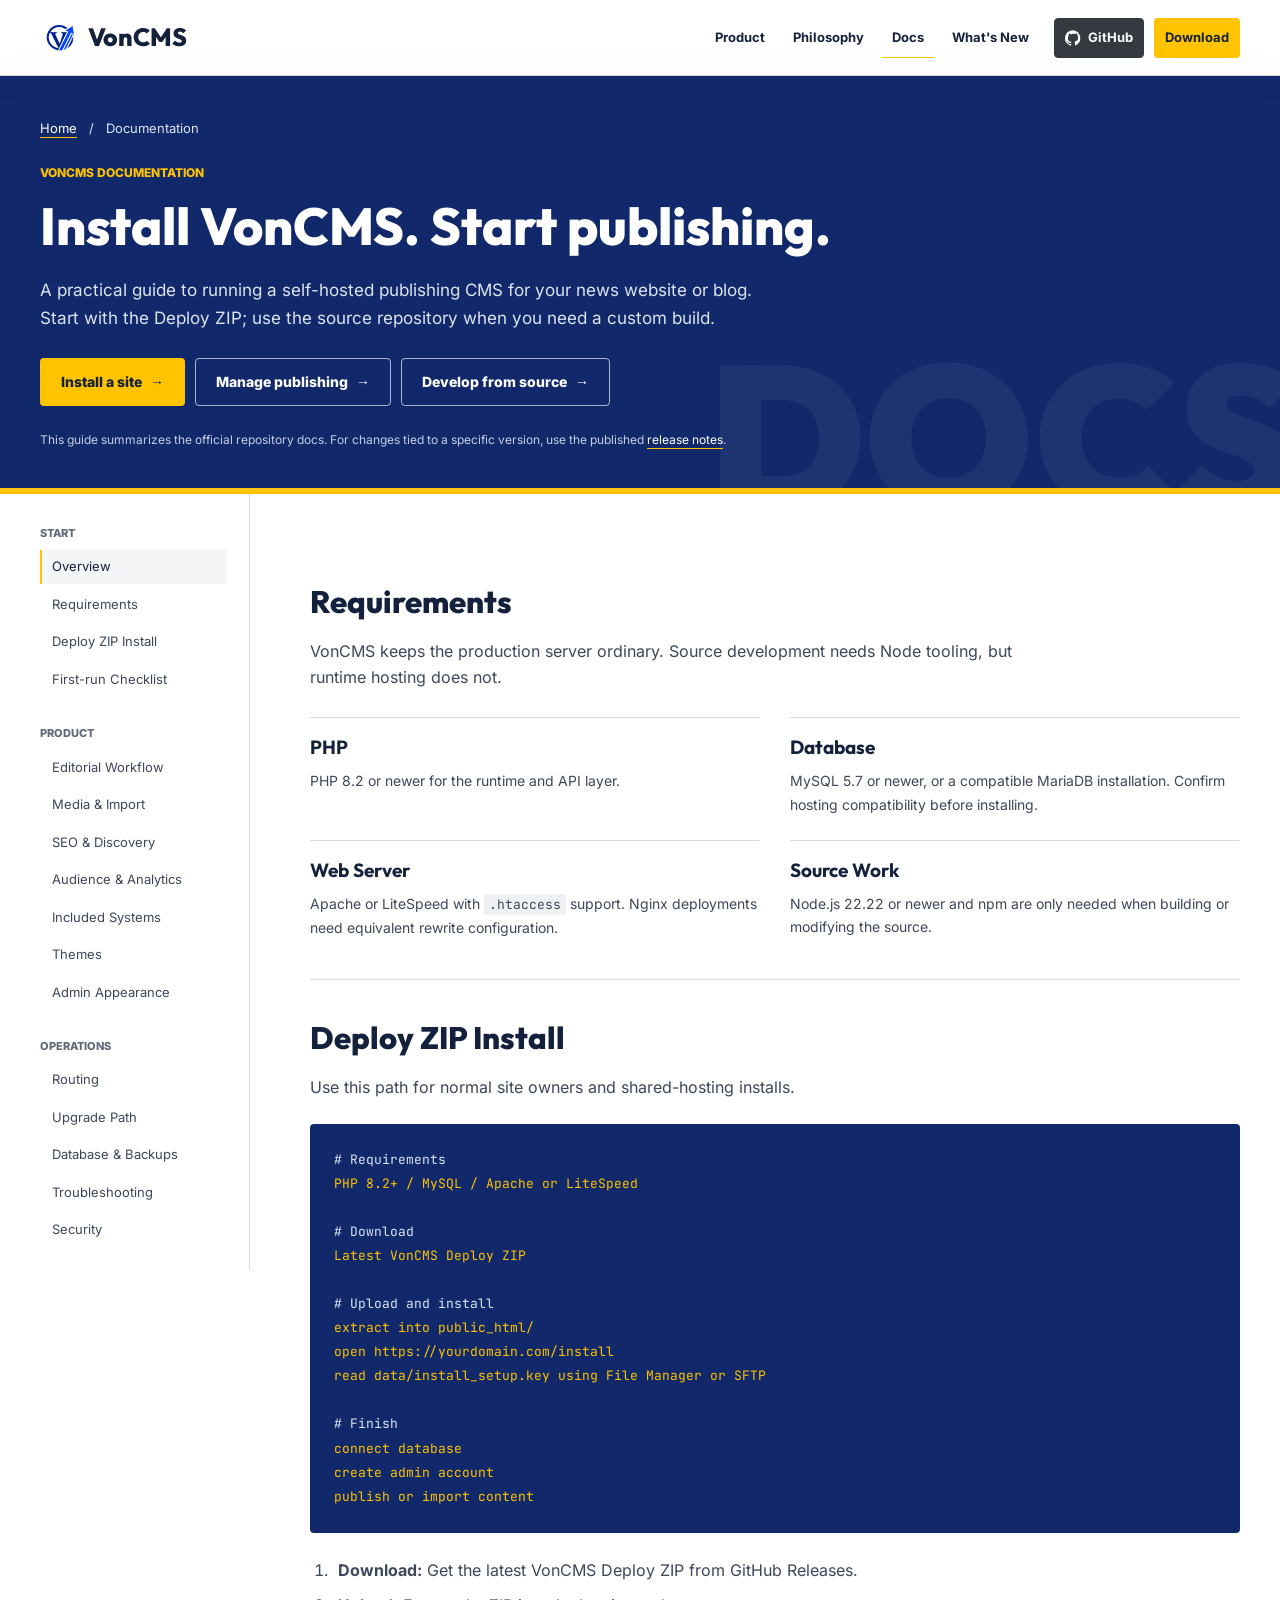
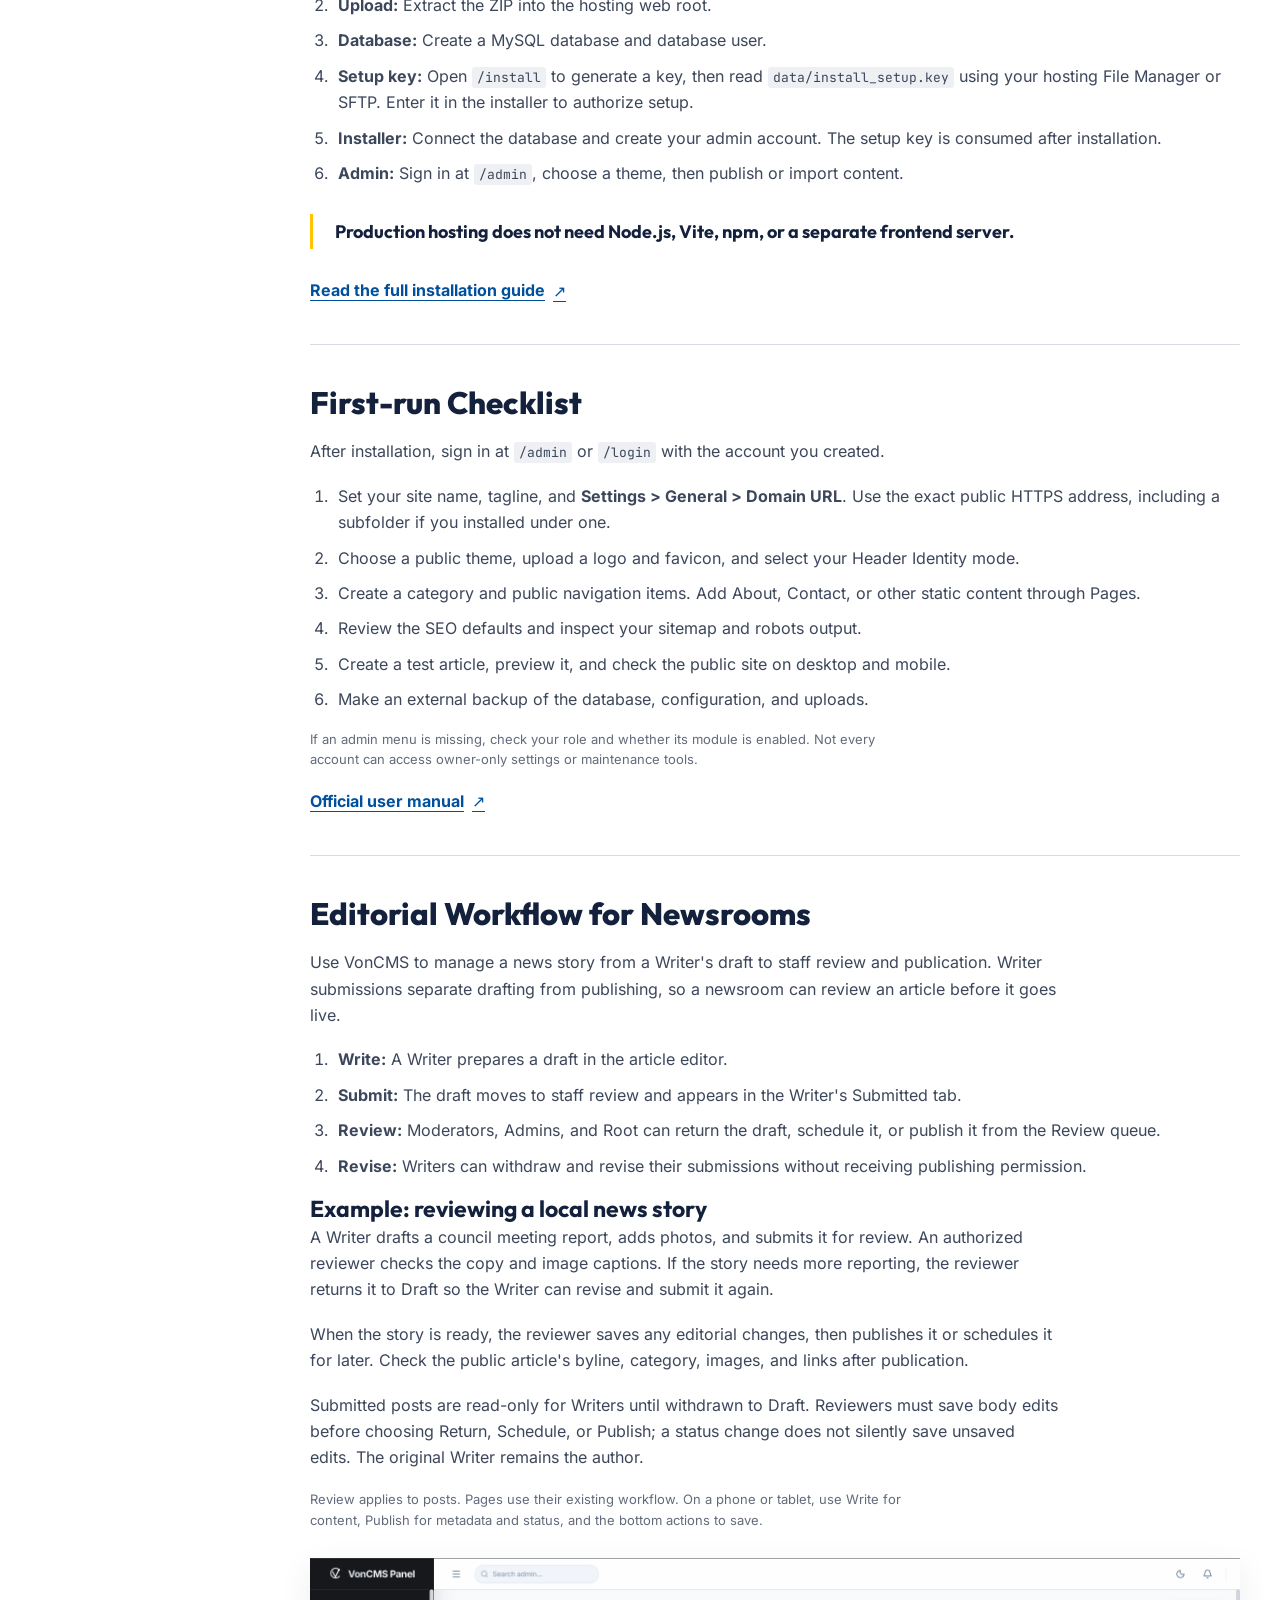
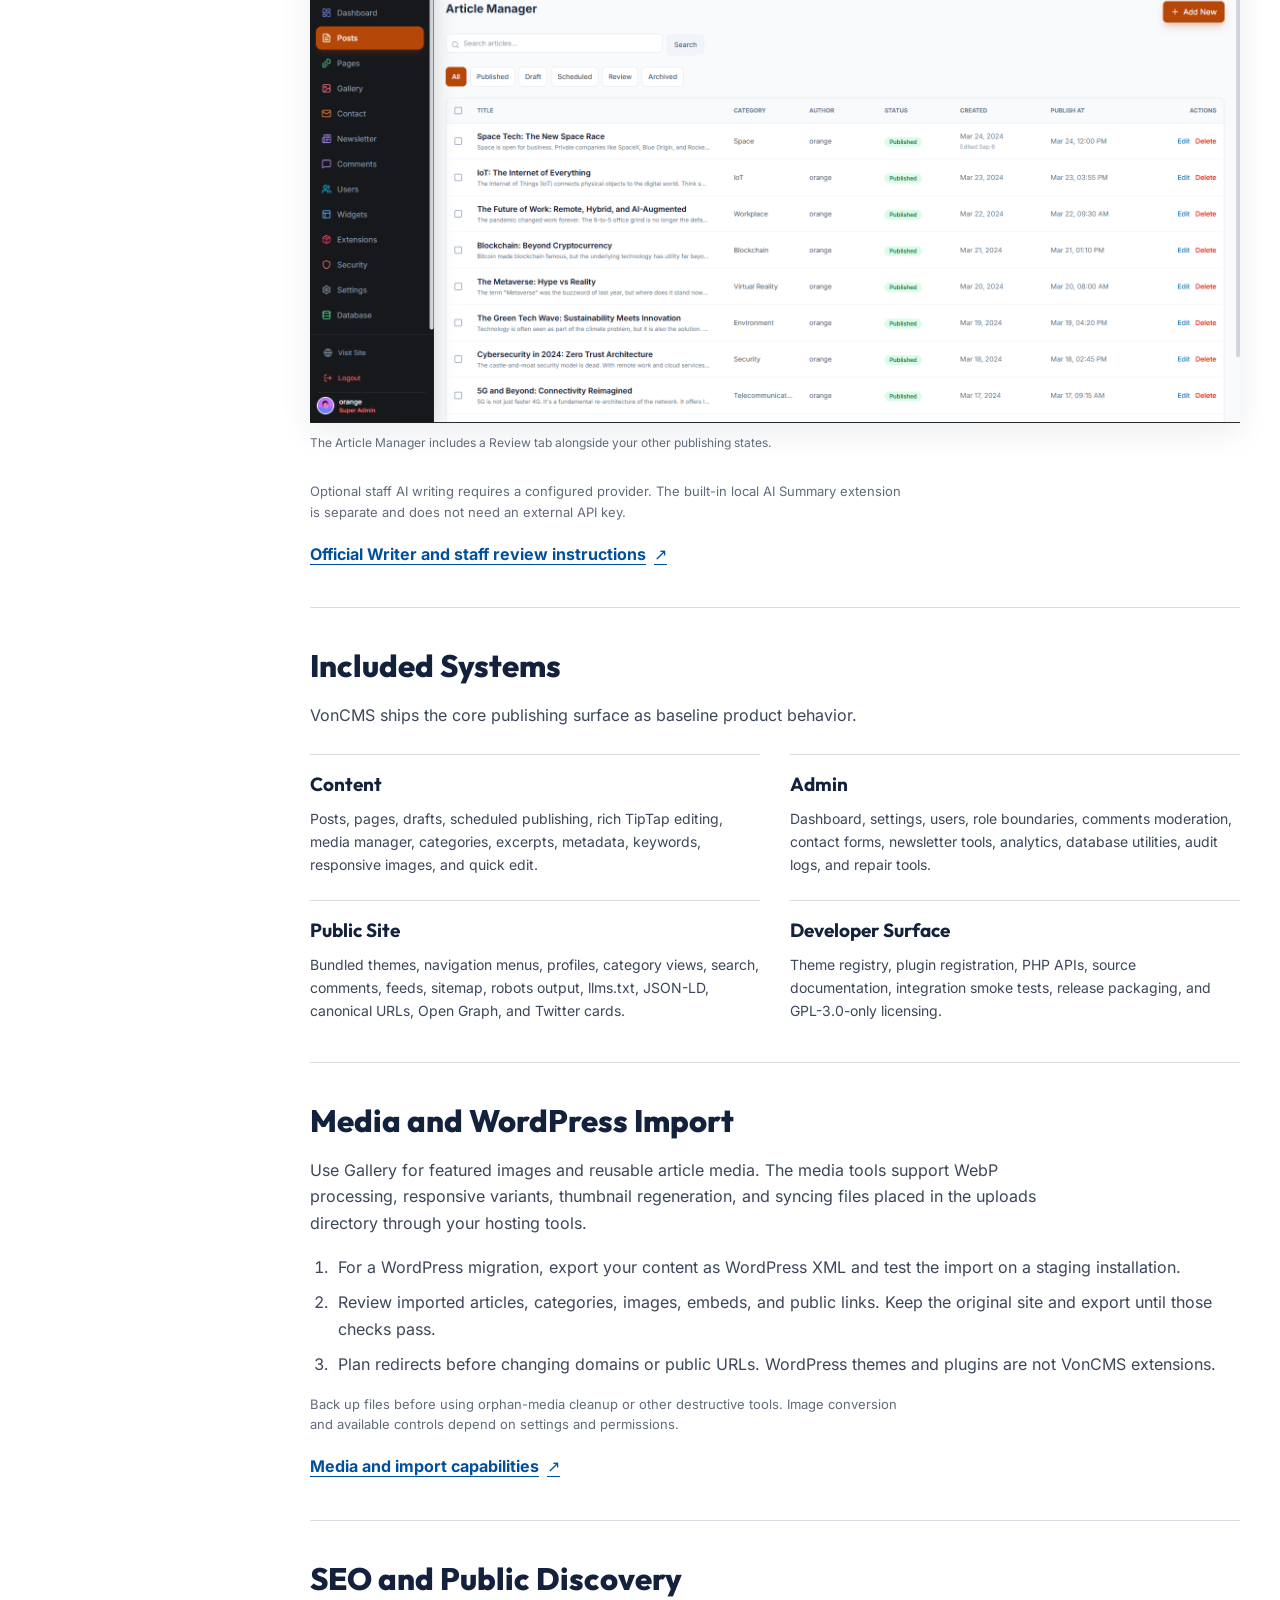
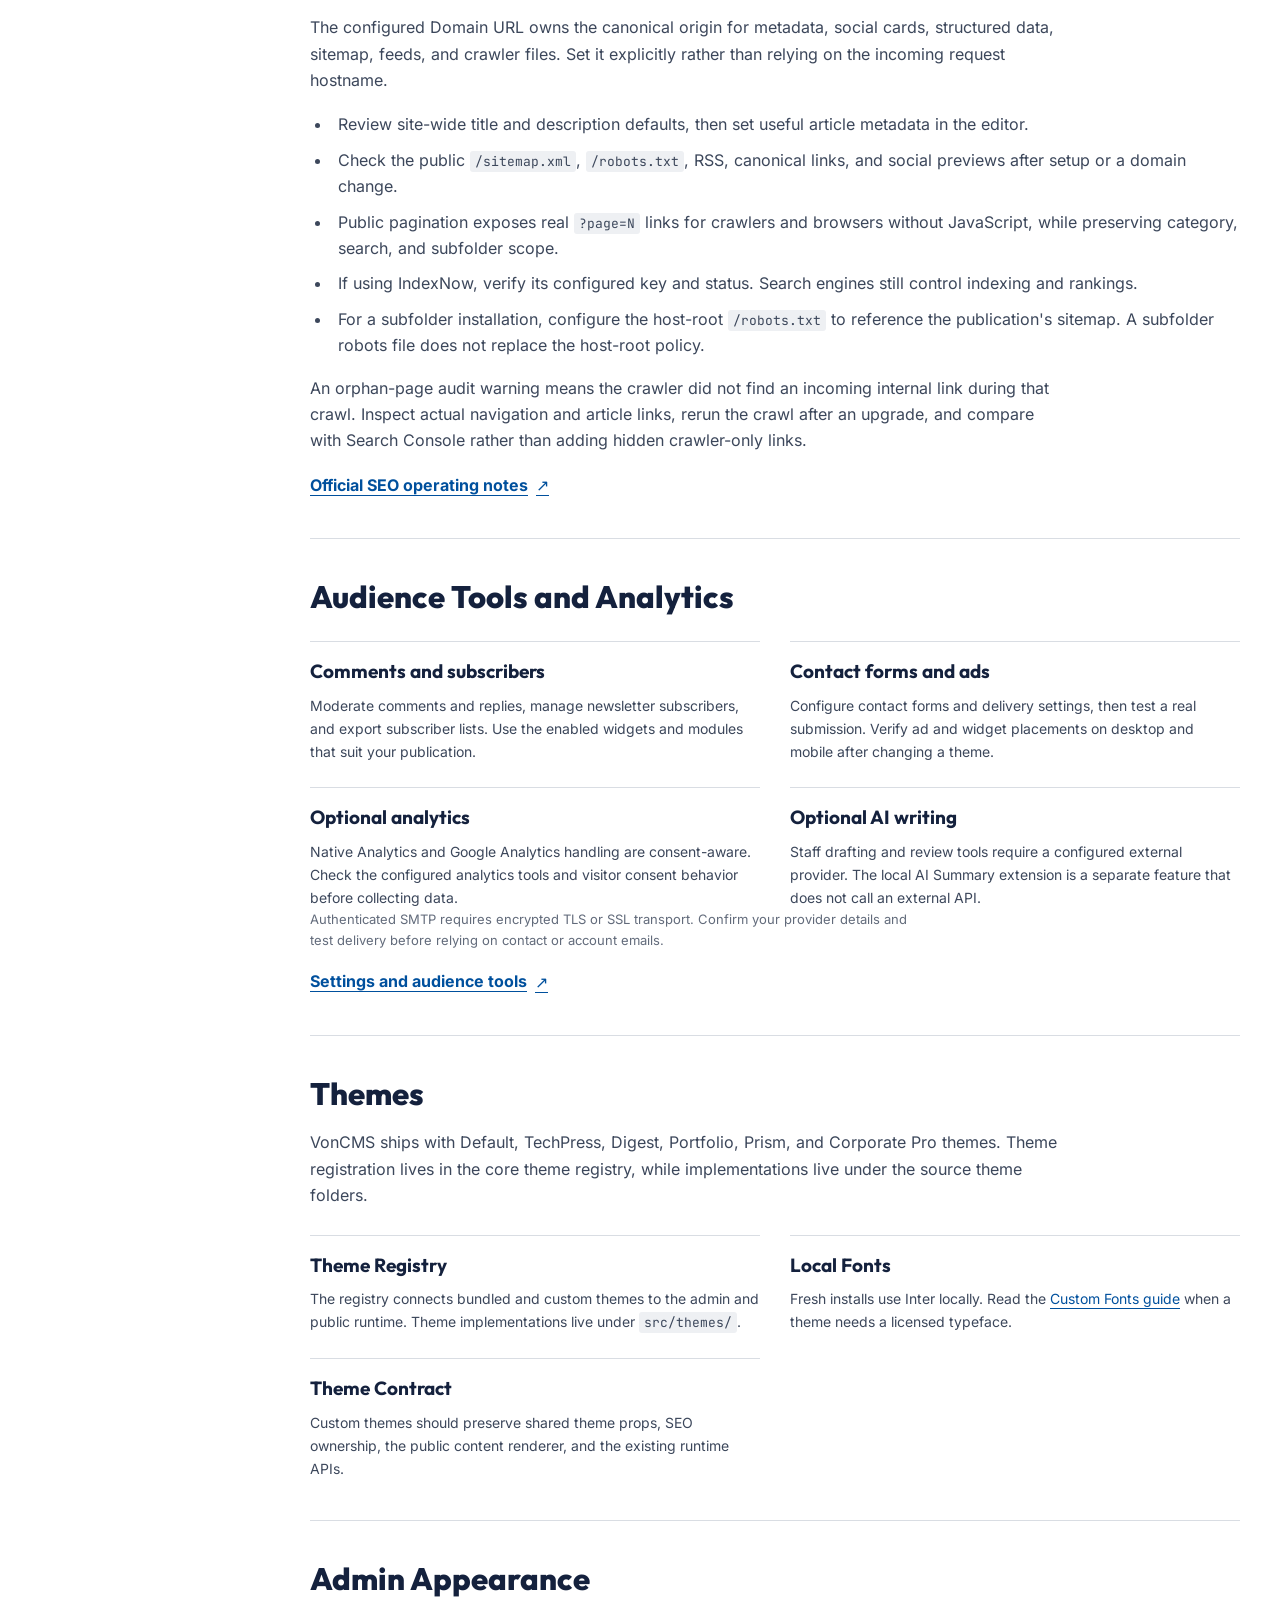
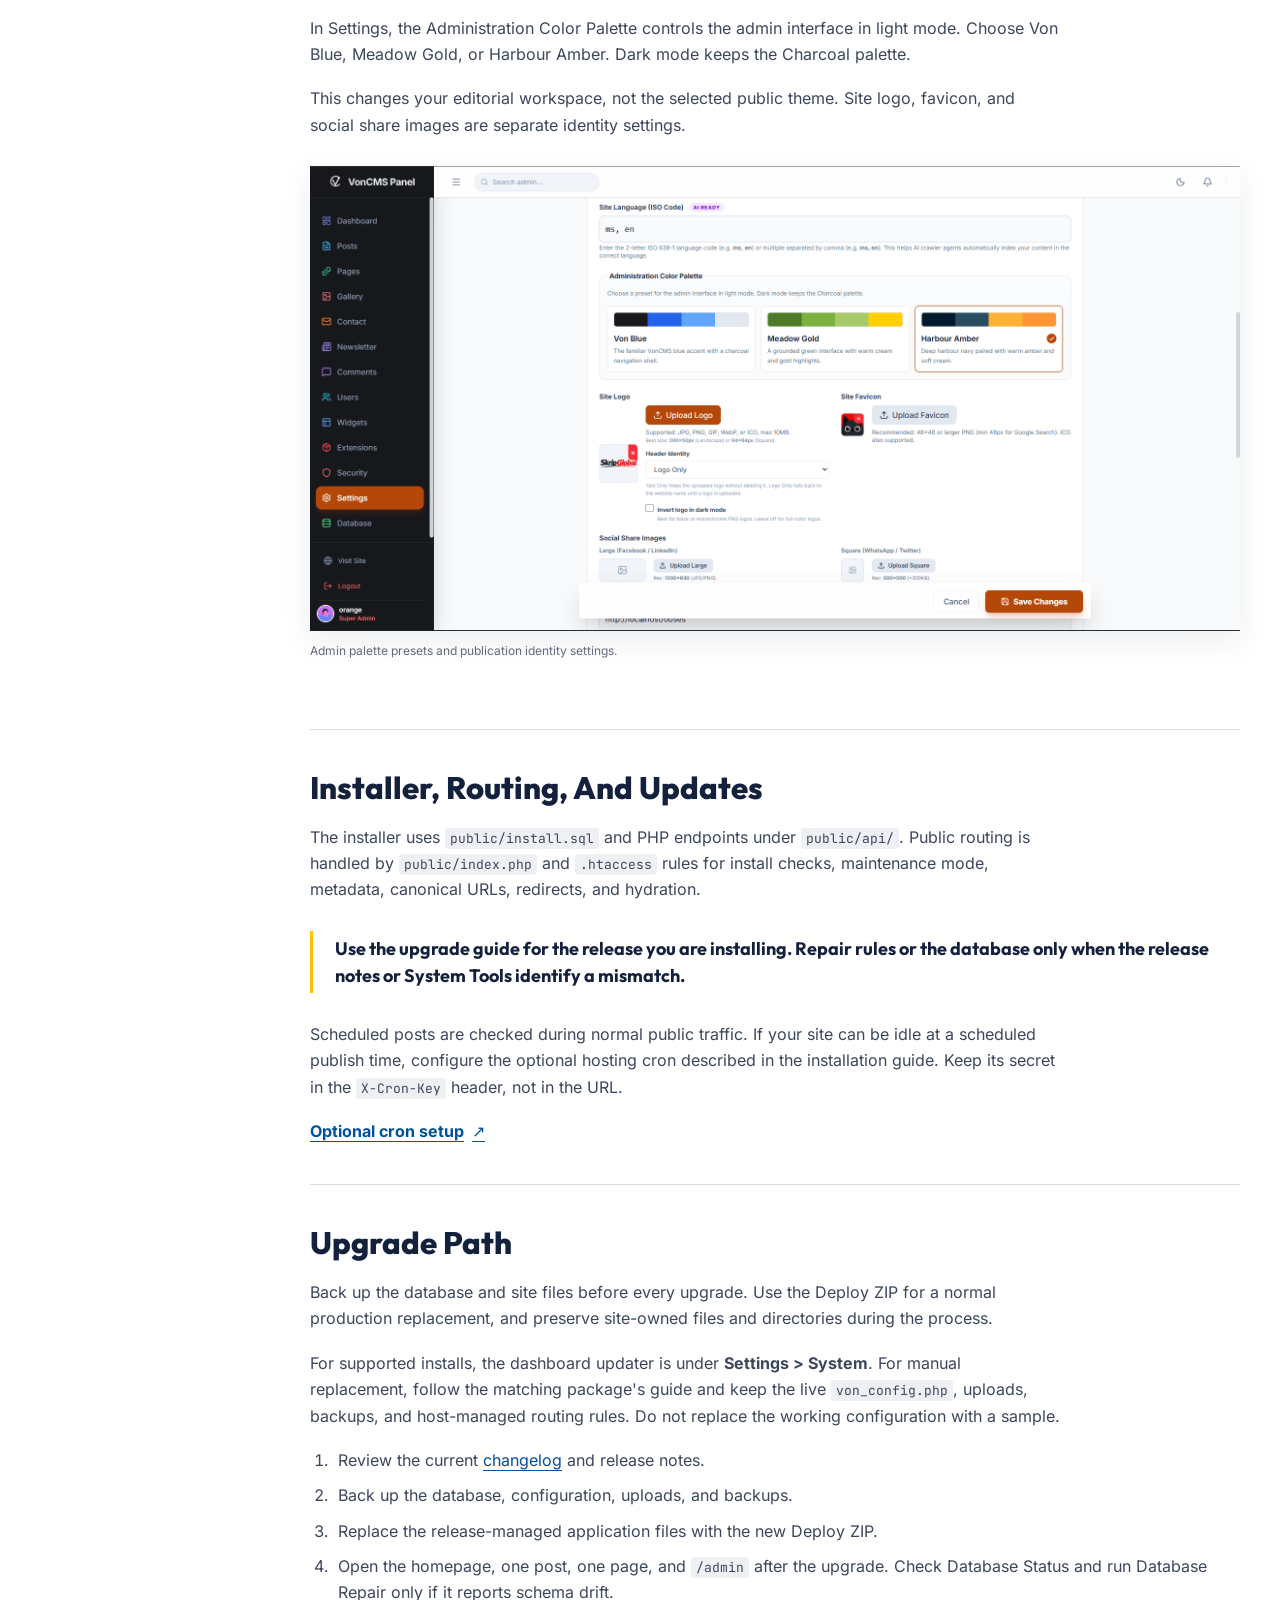
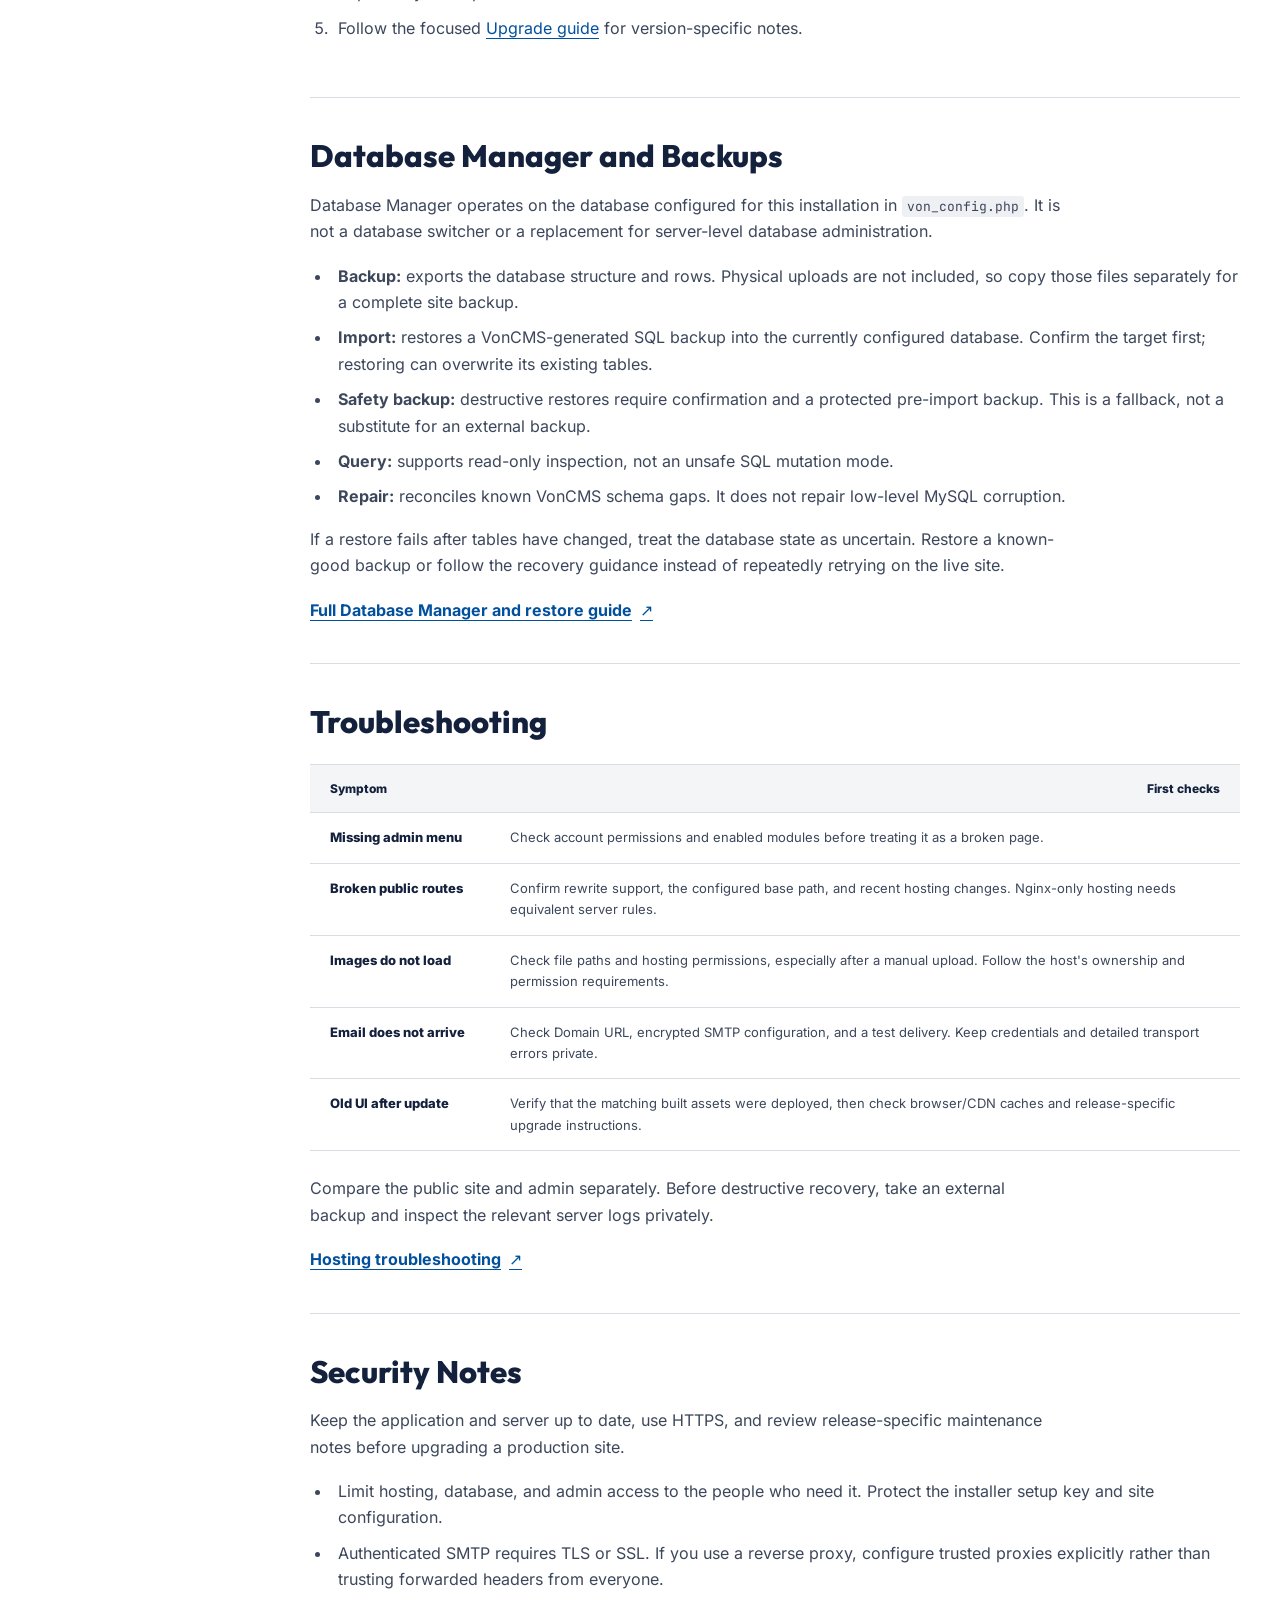
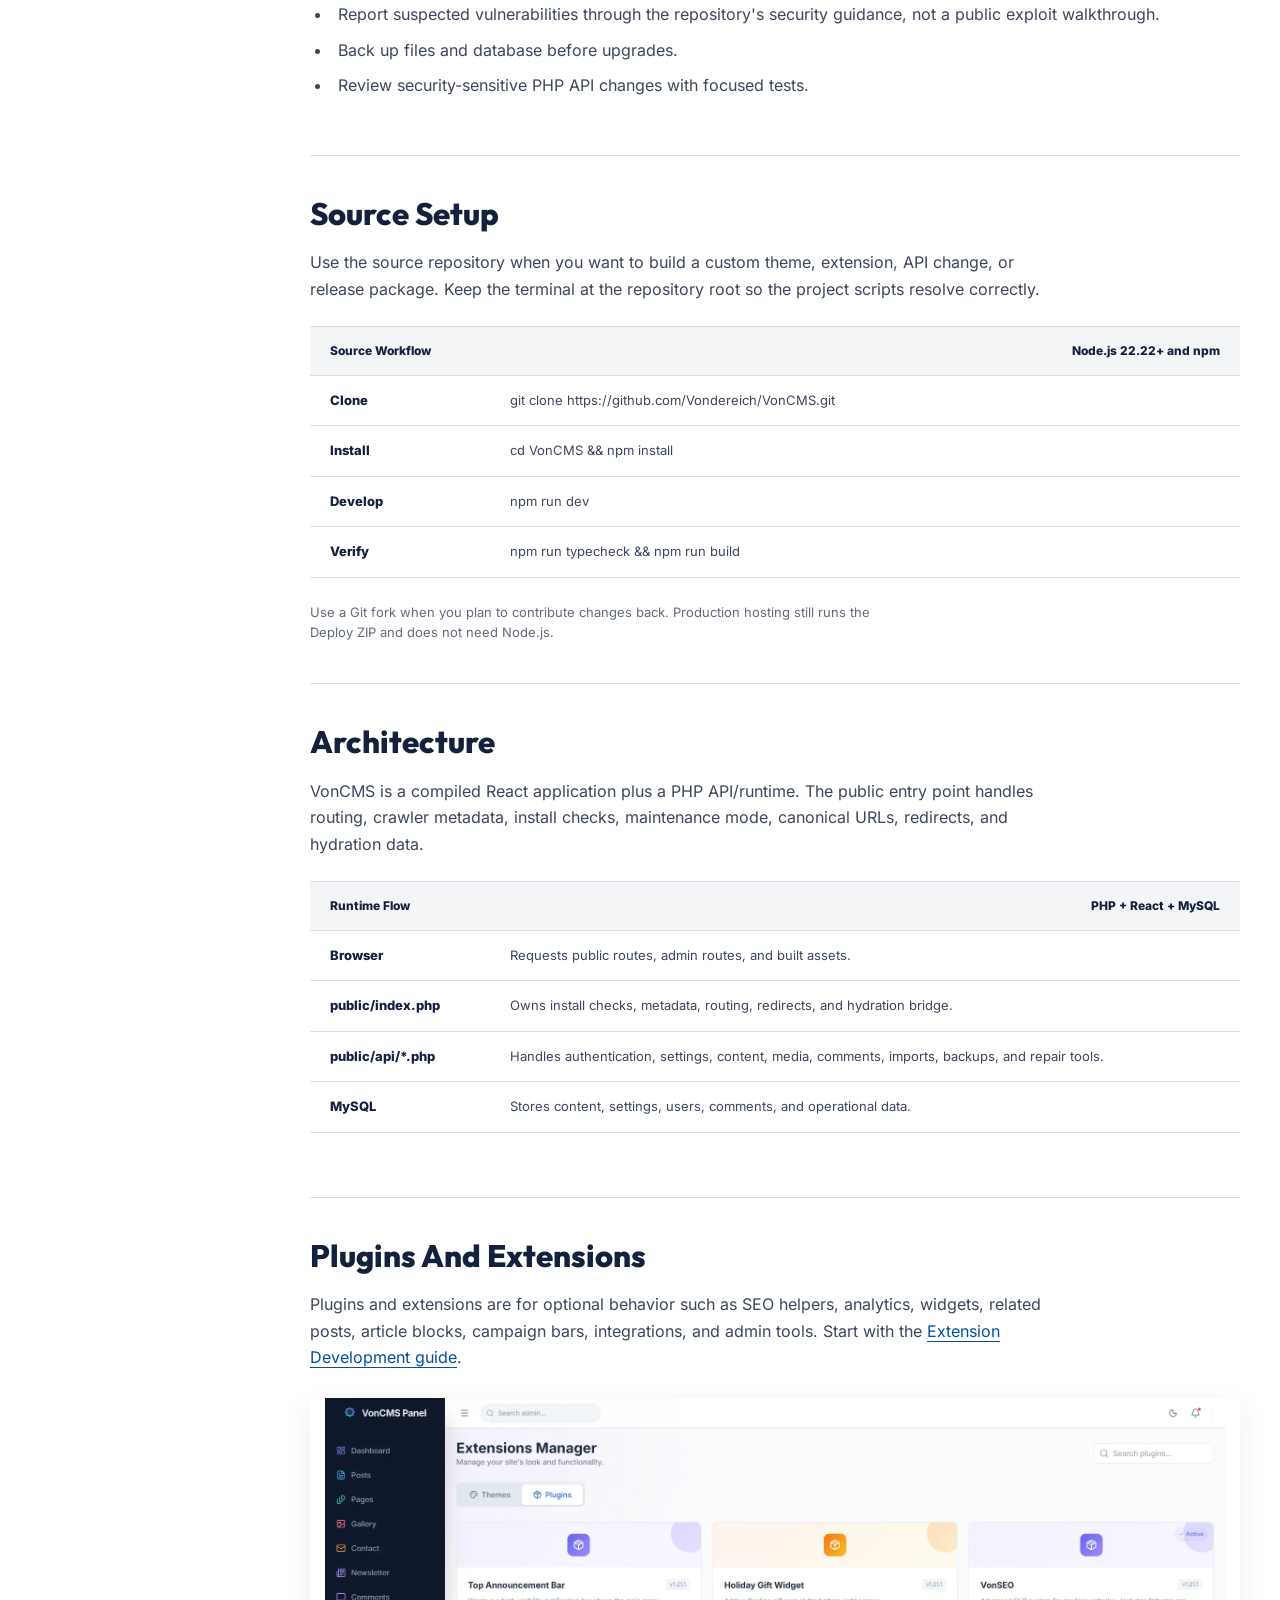
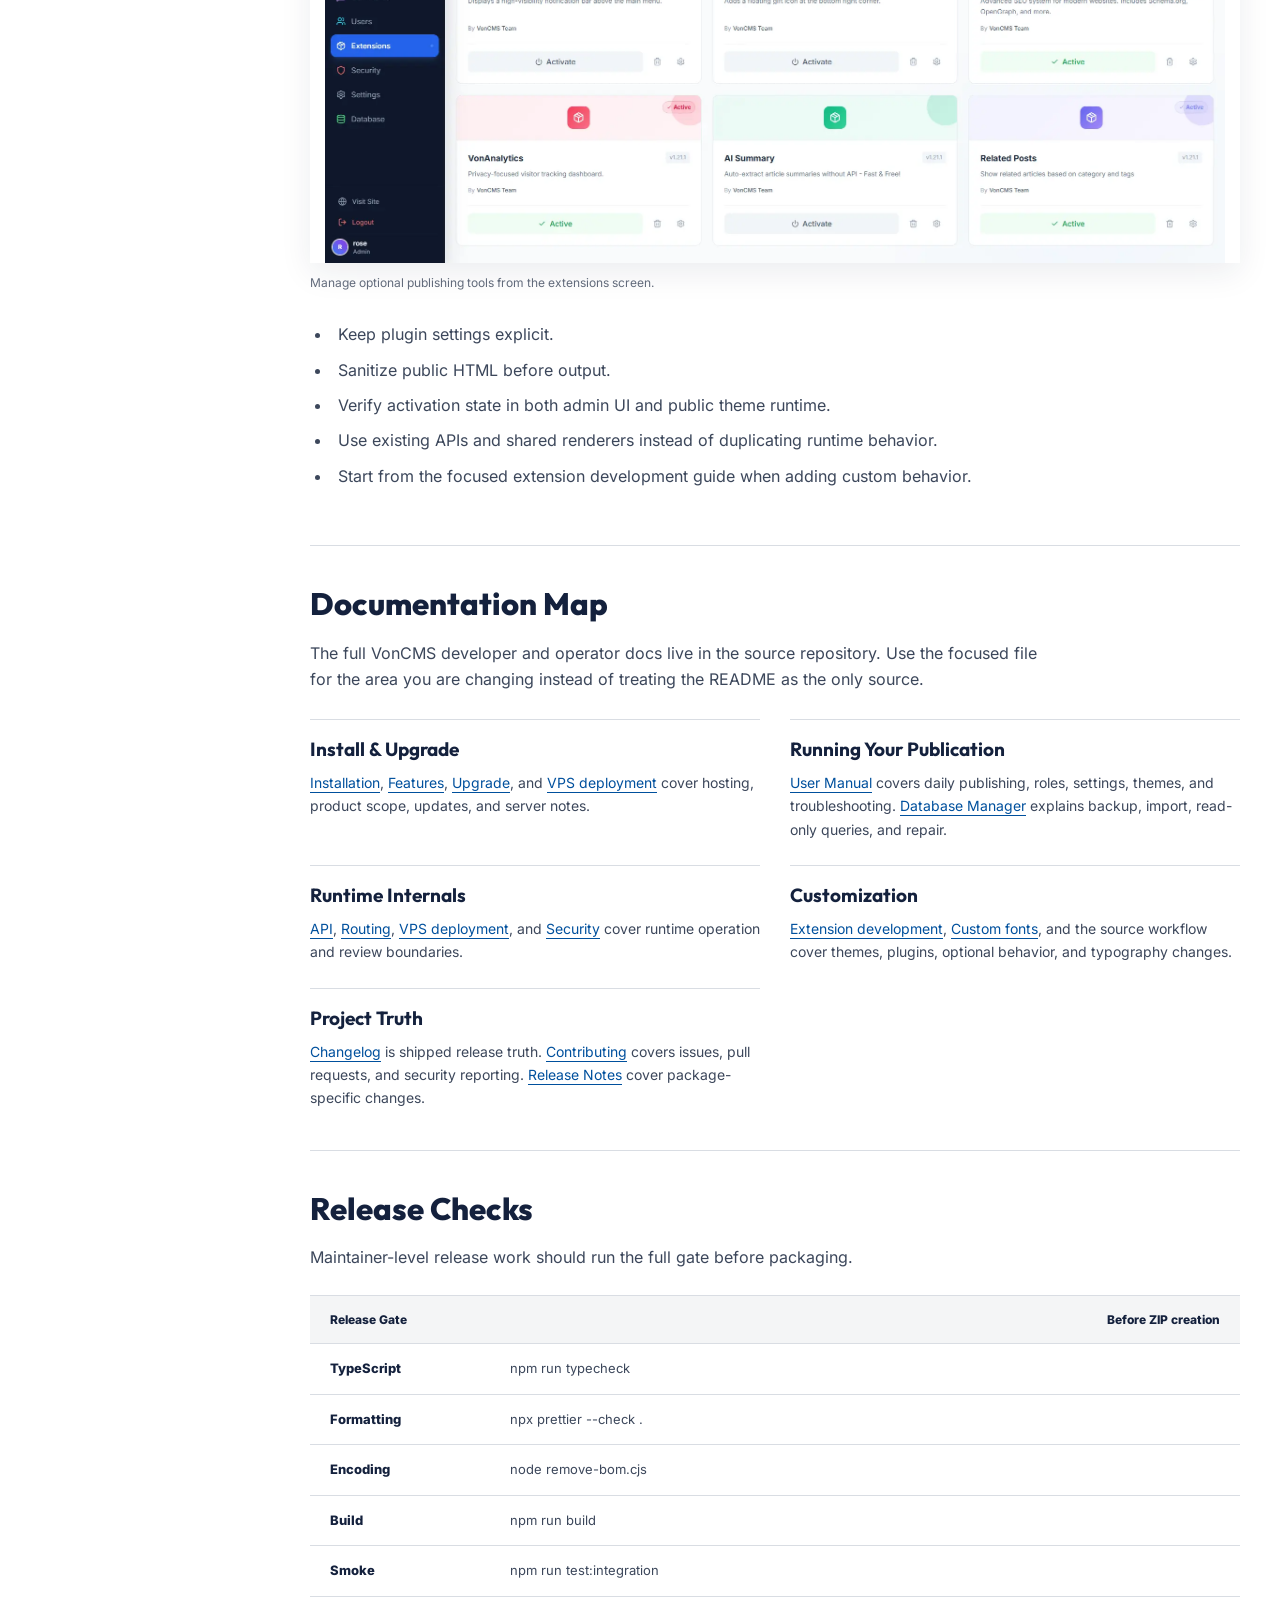
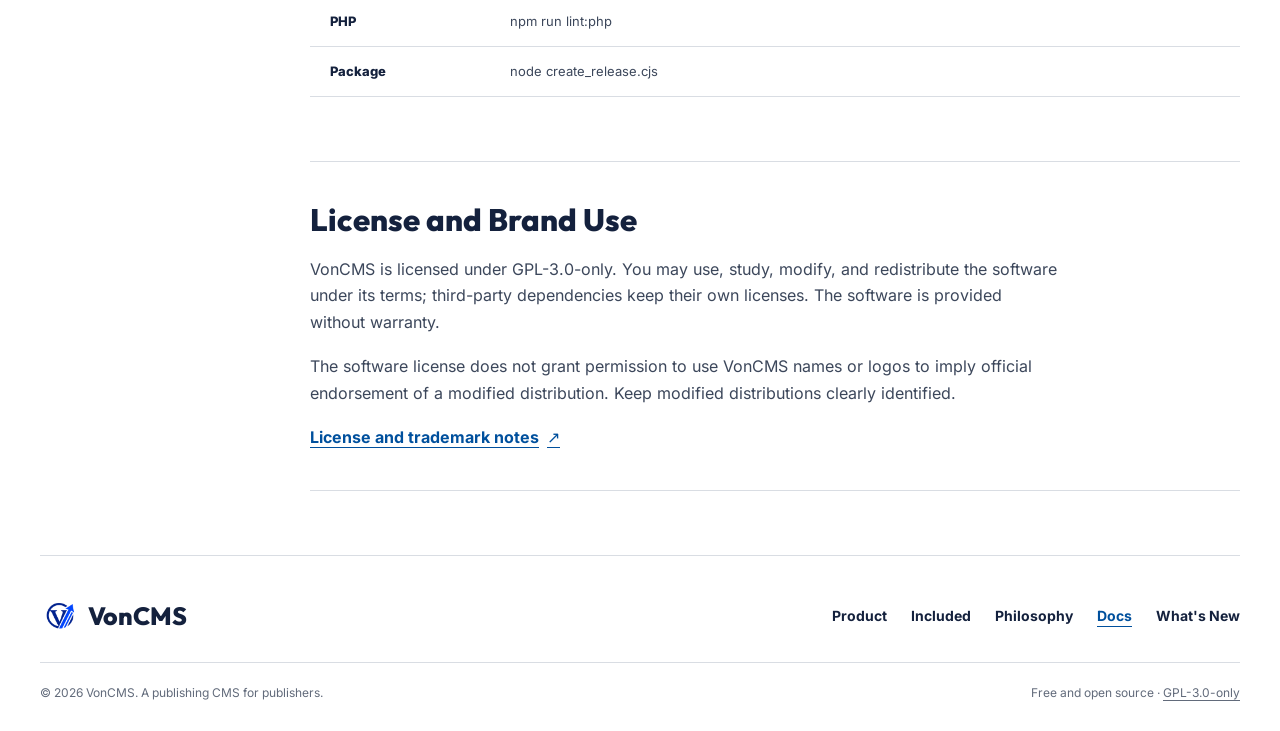
==== docs.html @ e53ec8cb "Improve publisher SEO content and add Statamic comparison" ====
<!DOCTYPE html>
<html lang="en">
<head>
<meta charset="UTF-8" />
<meta name="viewport" content="width=device-width, initial-scale=1.0" />
<meta name="referrer" content="strict-origin-when-cross-origin">
<meta name="robots" content="index, follow, max-image-preview:large" />
<title>VonCMS Documentation | Install a Self-Hosted Publishing CMS</title>
<meta name="description" content="Install, configure, and deploy VonCMS, a self-hosted publishing CMS for news websites, publishers, and journalists, on standard PHP and MySQL hosting." />
<link rel="icon" type="image/x-icon" href="upload/icon.ico?v=20260811">
<link rel="apple-touch-icon" href="upload/logo2.png">

<link rel="canonical" href="https://getvoncms.com/docs.html" />
<link rel="alternate" hreflang="en" href="https://getvoncms.com/docs.html" />
<link rel="alternate" hreflang="x-default" href="https://getvoncms.com/docs.html" />
<meta property="og:type" content="website" />
<meta property="og:url" content="https://getvoncms.com/docs.html" />
<meta property="og:title" content="VonCMS Documentation | Install a Self-Hosted Publishing CMS" />
<meta property="og:description" content="Install, configure, and deploy VonCMS, a self-hosted publishing CMS for news websites, publishers, and journalists, on standard PHP and MySQL hosting." />
<meta property="og:site_name" content="VonCMS" />
<meta property="og:locale" content="en_US" />
<meta property="og:image" content="https://getvoncms.com/upload/owlr.png" />
<meta property="og:image:width" content="1024" />
<meta property="og:image:height" content="1024" />
<meta property="og:image:type" content="image/png" />
<meta property="og:image:alt" content="Vorro, the VonCMS owl mascot" />
<meta name="twitter:card" content="summary_large_image" />
<meta name="twitter:url" content="https://getvoncms.com/docs.html" />
<meta name="twitter:title" content="VonCMS Documentation | Install a Self-Hosted Publishing CMS" />
<meta name="twitter:description" content="Install, configure, and deploy VonCMS, a self-hosted publishing CMS for news websites, publishers, and journalists, on standard PHP and MySQL hosting." />
<meta name="twitter:image" content="https://getvoncms.com/upload/owlr.png" />
<meta name="twitter:image:alt" content="Vorro, the VonCMS owl mascot" />

<script type="application/ld+json">
{
  "@context": "https://schema.org",
  "@type": "WebPage",
  "name": "VonCMS Documentation",
  "description": "Install, configure, and deploy VonCMS, a self-hosted publishing CMS for news websites, publishers, and journalists, on standard PHP and MySQL hosting.",
  "url": "https://getvoncms.com/docs.html",
  "about": {
    "@type": "SoftwareApplication",
    "name": "VonCMS",
    "applicationCategory": "BusinessApplication"
  },
  "isPartOf": {
    "@type": "WebSite",
    "name": "VonCMS",
    "url": "https://getvoncms.com/"
  }
}
</script>

<script type="application/ld+json">
{
  "@context": "https://schema.org",
  "@type": "BreadcrumbList",
  "itemListElement": [
    { "@type": "ListItem", "position": 1, "name": "Home", "item": "https://getvoncms.com/" },
    { "@type": "ListItem", "position": 2, "name": "Documentation", "item": "https://getvoncms.com/docs.html" }
  ]
}
</script>

<link rel="preload" href="upload/fonts/inter-latin-v20.woff2" as="font" type="font/woff2" crossorigin>
<link rel="preload" href="upload/fonts/outfit-latin-v15.woff2" as="font" type="font/woff2" crossorigin>
<link rel="stylesheet" href="css/fonts.css?v=20261002-local">
<link rel="stylesheet" href="css/site.css?v=20261001-toast">
<link rel="stylesheet" href="css/manifesto.css?v=20261001-yellow-cmd">
</head>
<body>
<a class="skip-link" href="#page-content">Skip to content</a>

<nav class="site-nav" aria-label="Main navigation">
  <div class="nav-inner">
  <a class="nav-logo" href="index.html" aria-label="VonCMS home">
    <img src="upload/logo-mark-128.webp" alt="" width="34" height="34">
    <span>VonCMS</span>
  </a>
  <button class="burger" id="burger-btn" type="button" aria-label="Open navigation" aria-expanded="false" aria-controls="nav-links">
    <span></span><span></span><span></span>
  </button>
  <ul class="nav-links" id="nav-links" aria-label="Primary navigation">
    <li><a href="index.html#product">Product</a></li>
    <li><a href="philosophy.html">Philosophy</a></li>
    <li><a href="docs.html" aria-current="page">Docs</a></li>
    <li><a href="whats-new.html">What's New</a></li>
    <li><a href="https://github.com/Vondereich/VonCMS" rel="noopener noreferrer" class="nav-link-strong"><svg class="nav-github-icon" viewBox="0 0 16 16" aria-hidden="true" focusable="false"><path d="M8 0.2a8 8 0 0 0-2.53 15.59c0.4 0.07 0.55-0.17 0.55-0.38v-1.36c-2.23 0.49-2.7-0.95-2.7-0.95-0.36-0.92-0.89-1.17-0.89-1.17-0.73-0.5 0.06-0.49 0.06-0.49 0.8 0.06 1.23 0.83 1.23 0.83 0.72 1.22 1.87 0.87 2.33 0.67 0.07-0.52 0.28-0.87 0.51-1.07-1.78-0.2-3.65-0.89-3.65-3.96 0-0.88 0.31-1.59 0.82-2.15-0.08-0.2-0.36-1.02 0.08-2.12 0 0 0.67-0.22 2.2 0.82A7.6 7.6 0 0 1 8 3.7c0.68 0 1.36 0.09 2 0.27 1.52-1.04 2.19-0.82 2.19-0.82 0.44 1.1 0.16 1.92 0.08 2.12 0.51 0.56 0.82 1.27 0.82 2.15 0 3.08-1.87 3.75-3.66 3.95 0.29 0.25 0.54 0.74 0.54 1.49v2.21c0 0.21 0.15 0.46 0.55 0.38A8 8 0 0 0 8 0.2Z"/></svg><span>GitHub</span></a></li>
    <li><a href="https://github.com/Vondereich/VonCMS/releases/latest" rel="noopener noreferrer" class="nav-cta">Download</a></li>
  </ul>
  </div>
</nav>

<header class="subpage-masthead" id="overview" data-mark="DOCS">
  <div class="shell">
    <p class="page-trail"><a href="index.html">Home</a><span>/</span>Documentation</p>
    <div class="hero-badge">VonCMS Documentation</div>
    <h1>Install VonCMS. Start publishing.</h1>
    <p class="lead">
      A practical guide to running a self-hosted publishing CMS for your news website or blog. Start with the Deploy ZIP; use the source repository when you need a custom build.
    </p>
    <div class="guide-links"><a class="btn-primary" href="#install">Install a site</a><a class="btn-secondary" href="#workflow">Manage publishing</a><a class="btn-secondary" href="#source">Develop from source</a></div>
    <p class="page-note">This guide summarizes the official repository docs. For changes tied to a specific version, use the published <a href="whats-new.html">release notes</a>.</p>
  </div>
</header>

<div class="layout shell">
  <aside aria-label="Documentation contents">
    <button class="toc-toggle" type="button" aria-expanded="false" aria-controls="page-toc" hidden>On this page</button>
    <div class="toc-content" id="page-toc">
    <div class="sidebar-group">
      <div class="sidebar-label">Start</div>
      <ul class="sidebar-links">
        <li><a href="#overview" class="active">Overview</a></li>
        <li><a href="#requirements">Requirements</a></li>
        <li><a href="#install">Deploy ZIP Install</a></li>
        <li><a href="#first-run">First-run Checklist</a></li>
      </ul>
    </div>

    <div class="sidebar-group">
      <div class="sidebar-label">Product</div>
      <ul class="sidebar-links">
        <li><a href="#workflow">Editorial Workflow</a></li>
        <li><a href="#media">Media &amp; Import</a></li>
        <li><a href="#seo">SEO &amp; Discovery</a></li>
        <li><a href="#engagement">Audience &amp; Analytics</a></li>
        <li><a href="#included">Included Systems</a></li>
        <li><a href="#themes">Themes</a></li>
        <li><a href="#appearance">Admin Appearance</a></li>
      </ul>
    </div>

    <div class="sidebar-group">
      <div class="sidebar-label">Operations</div>
      <ul class="sidebar-links">
        <li><a href="#routing">Routing</a></li>
        <li><a href="#upgrade">Upgrade Path</a></li>
        <li><a href="#database">Database &amp; Backups</a></li>
        <li><a href="#troubleshooting">Troubleshooting</a></li>
        <li><a href="#security">Security</a></li>
      </ul>
    </div>
    <div class="sidebar-group">
      <div class="sidebar-label">Developer &amp; Reference</div>
      <ul class="sidebar-links">
        <li><a href="#source">Source Setup</a></li>
        <li><a href="#architecture">Architecture</a></li>
        <li><a href="#plugins">Extensions</a></li>
        <li><a href="#docs-map">Documentation Map</a></li>
        <li><a href="#release">Release Checks</a></li>
        <li><a href="#license">License</a></li>
      </ul>
    </div>
    </div>
  </aside>

  <main id="page-content">

    <section id="requirements">
      <h2>Requirements</h2>
      <p>VonCMS keeps the production server ordinary. Source development needs Node tooling, but runtime hosting does not.</p>
      <div class="grid">
        <div class="card">
          <h3>PHP</h3>
          <p>PHP 8.2 or newer for the runtime and API layer.</p>
        </div>
        <div class="card">
          <h3>Database</h3>
          <p>MySQL 5.7 or newer, or a compatible MariaDB installation. Confirm hosting compatibility before installing.</p>
        </div>
        <div class="card">
          <h3>Web Server</h3>
          <p>Apache or LiteSpeed with <code>.htaccess</code> support. Nginx deployments need equivalent rewrite configuration.</p>
        </div>
        <div class="card">
          <h3>Source Work</h3>
          <p>Node.js 22.22 or newer and npm are only needed when building or modifying the source.</p>
        </div>
      </div>
    </section>

    <section id="install">
      <h2>Deploy ZIP Install</h2>
      <p>Use this path for normal site owners and shared-hosting installs.</p>
      <pre class="install-terminal" aria-label="VonCMS runtime installation checklist"><code><span class="terminal-comment"># Requirements</span>
PHP 8.2+ / MySQL / Apache or LiteSpeed

<span class="terminal-comment"># Download</span>
Latest VonCMS Deploy ZIP

<span class="terminal-comment"># Upload and install</span>
extract into public_html/
open https://yourdomain.com/install
read data/install_setup.key using File Manager or SFTP

<span class="terminal-comment"># Finish</span>
connect database
create admin account
publish or import content</code></pre>
      <ol>
        <li><strong>Download:</strong> Get the latest VonCMS Deploy ZIP from GitHub Releases.</li>
        <li><strong>Upload:</strong> Extract the ZIP into the hosting web root.</li>
        <li><strong>Database:</strong> Create a MySQL database and database user.</li>
        <li><strong>Setup key:</strong> Open <code>/install</code> to generate a key, then read <code>data/install_setup.key</code> using your hosting File Manager or SFTP. Enter it in the installer to authorize setup.</li>
        <li><strong>Installer:</strong> Connect the database and create your admin account. The setup key is consumed after installation.</li>
        <li><strong>Admin:</strong> Sign in at <code>/admin</code>, choose a theme, then publish or import content.</li>
      </ol>
      <div class="quote-block">
        <blockquote>Production hosting does not need Node.js, Vite, npm, or a separate frontend server.</blockquote>
      </div>
      <p><a class="text-link" href="https://github.com/Vondereich/VonCMS/blob/main/docs/INSTALL.md">Read the full installation guide</a></p>
    </section>

    <section id="first-run">
      <h2>First-run Checklist</h2>
      <p>After installation, sign in at <code>/admin</code> or <code>/login</code> with the account you created.</p>
      <ol>
        <li>Set your site name, tagline, and <strong>Settings &gt; General &gt; Domain URL</strong>. Use the exact public HTTPS address, including a subfolder if you installed under one.</li>
        <li>Choose a public theme, upload a logo and favicon, and select your Header Identity mode.</li>
        <li>Create a category and public navigation items. Add About, Contact, or other static content through Pages.</li>
        <li>Review the SEO defaults and inspect your sitemap and robots output.</li>
        <li>Create a test article, preview it, and check the public site on desktop and mobile.</li>
        <li>Make an external backup of the database, configuration, and uploads.</li>
      </ol>
      <p class="small-note">If an admin menu is missing, check your role and whether its module is enabled. Not every account can access owner-only settings or maintenance tools.</p>
      <p><a class="text-link" href="https://github.com/Vondereich/VonCMS/blob/main/docs/MANUAL.md">Official user manual</a></p>
    </section>



    <section id="workflow">
      <h2>Editorial Workflow for Newsrooms</h2>
      <p>Use VonCMS to manage a news story from a Writer's draft to staff review and publication. Writer submissions separate drafting from publishing, so a newsroom can review an article before it goes live.</p>
      <ol>
        <li><strong>Write:</strong> A Writer prepares a draft in the article editor.</li>
        <li><strong>Submit:</strong> The draft moves to staff review and appears in the Writer's Submitted tab.</li>
        <li><strong>Review:</strong> Moderators, Admins, and Root can return the draft, schedule it, or publish it from the Review queue.</li>
        <li><strong>Revise:</strong> Writers can withdraw and revise their submissions without receiving publishing permission.</li>
      </ol>
      <h3>Example: reviewing a local news story</h3>
      <p>A Writer drafts a council meeting report, adds photos, and submits it for review. An authorized reviewer checks the copy and image captions. If the story needs more reporting, the reviewer returns it to Draft so the Writer can revise and submit it again.</p>
      <p>When the story is ready, the reviewer saves any editorial changes, then publishes it or schedules it for later. Check the public article's byline, category, images, and links after publication.</p>
      <p>Submitted posts are read-only for Writers until withdrawn to Draft. Reviewers must save body edits before choosing Return, Schedule, or Publish; a status change does not silently save unsaved edits. The original Writer remains the author.</p>
      <p class="small-note">Review applies to posts. Pages use their existing workflow. On a phone or tablet, use Write for content, Publish for metadata and status, and the bottom actions to save.</p>
      <figure class="doc-figure"><img class="lightbox-trigger" src="upload/reviewtab.png" alt="VonCMS Article Manager with its staff Review tab and article status columns" width="1920" height="960" loading="lazy" decoding="async"><figcaption>The Article Manager includes a Review tab alongside your other publishing states.</figcaption></figure>
      <p class="small-note">Optional staff AI writing requires a configured provider. The built-in local AI Summary extension is separate and does not need an external API key.</p>
      <p><a class="text-link" href="https://github.com/Vondereich/VonCMS/blob/main/docs/MANUAL.md">Official Writer and staff review instructions</a></p>
    </section>

    <section id="included">
      <h2>Included Systems</h2>
      <p>VonCMS ships the core publishing surface as baseline product behavior.</p>
      <div class="grid">
        <div class="card">
          <h3>Content</h3>
          <p>Posts, pages, drafts, scheduled publishing, rich TipTap editing, media manager, categories, excerpts, metadata, keywords, responsive images, and quick edit.</p>
        </div>
        <div class="card">
          <h3>Admin</h3>
          <p>Dashboard, settings, users, role boundaries, comments moderation, contact forms, newsletter tools, analytics, database utilities, audit logs, and repair tools.</p>
        </div>
        <div class="card">
          <h3>Public Site</h3>
          <p>Bundled themes, navigation menus, profiles, category views, search, comments, feeds, sitemap, robots output, llms.txt, JSON-LD, canonical URLs, Open Graph, and Twitter cards.</p>
        </div>
        <div class="card">
          <h3>Developer Surface</h3>
          <p>Theme registry, plugin registration, PHP APIs, source documentation, integration smoke tests, release packaging, and GPL-3.0-only licensing.</p>
        </div>
      </div>
    </section>

    <section id="media">
      <h2>Media and WordPress Import</h2>
      <p>Use Gallery for featured images and reusable article media. The media tools support WebP processing, responsive variants, thumbnail regeneration, and syncing files placed in the uploads directory through your hosting tools.</p>
      <ol>
        <li>For a WordPress migration, export your content as WordPress XML and test the import on a staging installation.</li>
        <li>Review imported articles, categories, images, embeds, and public links. Keep the original site and export until those checks pass.</li>
        <li>Plan redirects before changing domains or public URLs. WordPress themes and plugins are not VonCMS extensions.</li>
      </ol>
      <p class="small-note">Back up files before using orphan-media cleanup or other destructive tools. Image conversion and available controls depend on settings and permissions.</p>
      <p><a class="text-link" href="https://github.com/Vondereich/VonCMS/blob/main/docs/FEATURES.md">Media and import capabilities</a></p>
    </section>

    <section id="seo">
      <h2>SEO and Public Discovery</h2>
      <p>The configured Domain URL owns the canonical origin for metadata, social cards, structured data, sitemap, feeds, and crawler files. Set it explicitly rather than relying on the incoming request hostname.</p>
      <ul>
        <li>Review site-wide title and description defaults, then set useful article metadata in the editor.</li>
        <li>Check the public <code>/sitemap.xml</code>, <code>/robots.txt</code>, RSS, canonical links, and social previews after setup or a domain change.</li>
        <li>Public pagination exposes real <code>?page=N</code> links for crawlers and browsers without JavaScript, while preserving category, search, and subfolder scope.</li>
        <li>If using IndexNow, verify its configured key and status. Search engines still control indexing and rankings.</li>
        <li>For a subfolder installation, configure the host-root <code>/robots.txt</code> to reference the publication's sitemap. A subfolder robots file does not replace the host-root policy.</li>
      </ul>
      <p>An orphan-page audit warning means the crawler did not find an incoming internal link during that crawl. Inspect actual navigation and article links, rerun the crawl after an upgrade, and compare with Search Console rather than adding hidden crawler-only links.</p>
      <p><a class="text-link" href="https://github.com/Vondereich/VonCMS/blob/main/docs/MANUAL.md#seo">Official SEO operating notes</a></p>
    </section>

    <section id="engagement">
      <h2>Audience Tools and Analytics</h2>
      <div class="grid">
        <div class="card"><h3>Comments and subscribers</h3><p>Moderate comments and replies, manage newsletter subscribers, and export subscriber lists. Use the enabled widgets and modules that suit your publication.</p></div>
        <div class="card"><h3>Contact forms and ads</h3><p>Configure contact forms and delivery settings, then test a real submission. Verify ad and widget placements on desktop and mobile after changing a theme.</p></div>
        <div class="card"><h3>Optional analytics</h3><p>Native Analytics and Google Analytics handling are consent-aware. Check the configured analytics tools and visitor consent behavior before collecting data.</p></div>
        <div class="card"><h3>Optional AI writing</h3><p>Staff drafting and review tools require a configured external provider. The local AI Summary extension is a separate feature that does not call an external API.</p></div>
      </div>
      <p class="small-note">Authenticated SMTP requires encrypted TLS or SSL transport. Confirm your provider details and test delivery before relying on contact or account emails.</p>
      <p><a class="text-link" href="https://github.com/Vondereich/VonCMS/blob/main/docs/MANUAL.md#settings">Settings and audience tools</a></p>
    </section>

    <section id="themes">
      <h2>Themes</h2>
      <p>VonCMS ships with Default, TechPress, Digest, Portfolio, Prism, and Corporate Pro themes. Theme registration lives in the core theme registry, while implementations live under the source theme folders.</p>
      <div class="grid">
        <div class="card">
          <h3>Theme Registry</h3>
          <p>The registry connects bundled and custom themes to the admin and public runtime. Theme implementations live under <code>src/themes/</code>.</p>
        </div>
        <div class="card">
          <h3>Local Fonts</h3>
          <p>Fresh installs use Inter locally. Read the <a href="https://github.com/Vondereich/VonCMS/blob/main/docs/CUSTOM_FONTS.md" rel="noopener noreferrer">Custom Fonts guide</a> when a theme needs a licensed typeface.</p>
        </div>
        <div class="card">
          <h3>Theme Contract</h3>
          <p>Custom themes should preserve shared theme props, SEO ownership, the public content renderer, and the existing runtime APIs.</p>
        </div>
      </div>
    </section>

    <section id="appearance">
      <h2>Admin Appearance</h2>
      <p>In Settings, the Administration Color Palette controls the admin interface in light mode. Choose Von Blue, Meadow Gold, or Harbour Amber. Dark mode keeps the Charcoal palette.</p>
      <p>This changes your editorial workspace, not the selected public theme. Site logo, favicon, and social share images are separate identity settings.</p>
      <figure class="doc-figure"><img class="lightbox-trigger" src="upload/themecolorpallete.png" alt="VonCMS Administration Color Palette and site identity settings" width="1920" height="960" loading="lazy" decoding="async"><figcaption>Admin palette presets and publication identity settings.</figcaption></figure>
    </section>


    <section id="routing">
      <h2>Installer, Routing, And Updates</h2>
      <p>The installer uses <code>public/install.sql</code> and PHP endpoints under <code>public/api/</code>. Public routing is handled by <code>public/index.php</code> and <code>.htaccess</code> rules for install checks, maintenance mode, metadata, canonical URLs, redirects, and hydration.</p>
      <div class="quote-block">
        <blockquote>Use the upgrade guide for the release you are installing. Repair rules or the database only when the release notes or System Tools identify a mismatch.</blockquote>
      </div>
      <p>Scheduled posts are checked during normal public traffic. If your site can be idle at a scheduled publish time, configure the optional hosting cron described in the installation guide. Keep its secret in the <code>X-Cron-Key</code> header, not in the URL.</p>
      <p><a class="text-link" href="https://github.com/Vondereich/VonCMS/blob/main/docs/INSTALL.md#optional-cpanel-cron-for-quiet-sites">Optional cron setup</a></p>
    </section>

    <section id="upgrade">
      <h2>Upgrade Path</h2>
      <p>Back up the database and site files before every upgrade. Use the Deploy ZIP for a normal production replacement, and preserve site-owned files and directories during the process.</p>
      <p>For supported installs, the dashboard updater is under <strong>Settings &gt; System</strong>. For manual replacement, follow the matching package's guide and keep the live <code>von_config.php</code>, uploads, backups, and host-managed routing rules. Do not replace the working configuration with a sample.</p>
      <ol>
        <li>Review the current <a href="https://github.com/Vondereich/VonCMS/blob/main/CHANGELOG.md" rel="noopener noreferrer">changelog</a> and release notes.</li>
        <li>Back up the database, configuration, uploads, and backups.</li>
        <li>Replace the release-managed application files with the new Deploy ZIP.</li>
        <li>Open the homepage, one post, one page, and <code>/admin</code> after the upgrade. Check Database Status and run Database Repair only if it reports schema drift.</li>
        <li>Follow the focused <a href="https://github.com/Vondereich/VonCMS/blob/main/docs/UPGRADE.md" rel="noopener noreferrer">Upgrade guide</a> for version-specific notes.</li>
      </ol>
    </section>

    <section id="database">
      <h2>Database Manager and Backups</h2>
      <p>Database Manager operates on the database configured for this installation in <code>von_config.php</code>. It is not a database switcher or a replacement for server-level database administration.</p>
      <ul>
        <li><strong>Backup:</strong> exports the database structure and rows. Physical uploads are not included, so copy those files separately for a complete site backup.</li>
        <li><strong>Import:</strong> restores a VonCMS-generated SQL backup into the currently configured database. Confirm the target first; restoring can overwrite its existing tables.</li>
        <li><strong>Safety backup:</strong> destructive restores require confirmation and a protected pre-import backup. This is a fallback, not a substitute for an external backup.</li>
        <li><strong>Query:</strong> supports read-only inspection, not an unsafe SQL mutation mode.</li>
        <li><strong>Repair:</strong> reconciles known VonCMS schema gaps. It does not repair low-level MySQL corruption.</li>
      </ul>
      <p>If a restore fails after tables have changed, treat the database state as uncertain. Restore a known-good backup or follow the recovery guidance instead of repeatedly retrying on the live site.</p>
      <p><a class="text-link" href="https://github.com/Vondereich/VonCMS/blob/main/docs/DATABASE_MANAGER.md">Full Database Manager and restore guide</a></p>
    </section>

    <section id="troubleshooting">
      <h2>Troubleshooting</h2>
      <div class="tech-spec">
        <header><span>Symptom</span><span>First checks</span></header>
        <div class="tech-line"><span class="tech-label">Missing admin menu</span><span class="tech-val">Check account permissions and enabled modules before treating it as a broken page.</span></div>
        <div class="tech-line"><span class="tech-label">Broken public routes</span><span class="tech-val">Confirm rewrite support, the configured base path, and recent hosting changes. Nginx-only hosting needs equivalent server rules.</span></div>
        <div class="tech-line"><span class="tech-label">Images do not load</span><span class="tech-val">Check file paths and hosting permissions, especially after a manual upload. Follow the host's ownership and permission requirements.</span></div>
        <div class="tech-line"><span class="tech-label">Email does not arrive</span><span class="tech-val">Check Domain URL, encrypted SMTP configuration, and a test delivery. Keep credentials and detailed transport errors private.</span></div>
        <div class="tech-line"><span class="tech-label">Old UI after update</span><span class="tech-val">Verify that the matching built assets were deployed, then check browser/CDN caches and release-specific upgrade instructions.</span></div>
      </div>
      <p>Compare the public site and admin separately. Before destructive recovery, take an external backup and inspect the relevant server logs privately.</p>
      <p><a class="text-link" href="https://github.com/Vondereich/VonCMS/blob/main/docs/INSTALL.md#troubleshooting">Hosting troubleshooting</a></p>
    </section>

    <section id="security">
      <h2>Security Notes</h2>
      <p>Keep the application and server up to date, use HTTPS, and review release-specific maintenance notes before upgrading a production site.</p>
      <ul>
        <li>Limit hosting, database, and admin access to the people who need it. Protect the installer setup key and site configuration.</li>
        <li>Authenticated SMTP requires TLS or SSL. If you use a reverse proxy, configure trusted proxies explicitly rather than trusting forwarded headers from everyone.</li>
        <li>Report suspected vulnerabilities through the repository's security guidance, not a public exploit walkthrough.</li>
        <li>Back up files and database before upgrades.</li>
        <li>Review security-sensitive PHP API changes with focused tests.</li>
      </ul>
    </section>

    <section id="source">
      <h2>Source Setup</h2>
      <p>Use the source repository when you want to build a custom theme, extension, API change, or release package. Keep the terminal at the repository root so the project scripts resolve correctly.</p>
      <div class="tech-spec">
        <header>
          <span>Source Workflow</span>
          <span>Node.js 22.22+ and npm</span>
        </header>
        <div class="tech-line"><span class="tech-label">Clone</span><span class="tech-val">git clone https://github.com/Vondereich/VonCMS.git</span></div>
        <div class="tech-line"><span class="tech-label">Install</span><span class="tech-val">cd VonCMS &amp;&amp; npm install</span></div>
        <div class="tech-line"><span class="tech-label">Develop</span><span class="tech-val">npm run dev</span></div>
        <div class="tech-line"><span class="tech-label">Verify</span><span class="tech-val">npm run typecheck &amp;&amp; npm run build</span></div>
      </div>
      <p class="small-note">Use a Git fork when you plan to contribute changes back. Production hosting still runs the Deploy ZIP and does not need Node.js.</p>
    </section>

    <section id="architecture">
      <h2>Architecture</h2>
      <p>VonCMS is a compiled React application plus a PHP API/runtime. The public entry point handles routing, crawler metadata, install checks, maintenance mode, canonical URLs, redirects, and hydration data.</p>
      <div class="tech-spec">
        <header>
          <span>Runtime Flow</span>
          <span>PHP + React + MySQL</span>
        </header>
        <div class="tech-line">
          <span class="tech-label">Browser</span>
          <span class="tech-val">Requests public routes, admin routes, and built assets.</span>
        </div>
        <div class="tech-line">
          <span class="tech-label">public/index.php</span>
          <span class="tech-val">Owns install checks, metadata, routing, redirects, and hydration bridge.</span>
        </div>
        <div class="tech-line">
          <span class="tech-label">public/api/*.php</span>
          <span class="tech-val">Handles authentication, settings, content, media, comments, imports, backups, and repair tools.</span>
        </div>
        <div class="tech-line">
          <span class="tech-label">MySQL</span>
          <span class="tech-val">Stores content, settings, users, comments, and operational data.</span>
        </div>
      </div>
    </section>

    <section id="plugins">
      <h2>Plugins And Extensions</h2>
      <p>Plugins and extensions are for optional behavior such as SEO helpers, analytics, widgets, related posts, article blocks, campaign bars, integrations, and admin tools. Start with the <a href="https://github.com/Vondereich/VonCMS/blob/main/docs/EXTENSION_DEVELOPMENT.md" rel="noopener noreferrer">Extension Development guide</a>.</p>
      <figure class="doc-figure"><img class="lightbox-trigger" src="upload/extension.webp" alt="VonCMS extensions screen with optional publishing tools" width="1920" height="991" loading="lazy" decoding="async"><figcaption>Manage optional publishing tools from the extensions screen.</figcaption></figure>
      <ul>
        <li>Keep plugin settings explicit.</li>
        <li>Sanitize public HTML before output.</li>
        <li>Verify activation state in both admin UI and public theme runtime.</li>
        <li>Use existing APIs and shared renderers instead of duplicating runtime behavior.</li>
        <li>Start from the focused extension development guide when adding custom behavior.</li>
      </ul>
    </section>

    <section id="docs-map">
      <h2>Documentation Map</h2>
      <p>The full VonCMS developer and operator docs live in the source repository. Use the focused file for the area you are changing instead of treating the README as the only source.</p>
      <div class="grid">
        <div class="card">
          <h3>Install &amp; Upgrade</h3>
          <p><a href="https://github.com/Vondereich/VonCMS/blob/main/docs/INSTALL.md" rel="noopener noreferrer">Installation</a>, <a href="https://github.com/Vondereich/VonCMS/blob/main/docs/FEATURES.md" rel="noopener noreferrer">Features</a>, <a href="https://github.com/Vondereich/VonCMS/blob/main/docs/UPGRADE.md" rel="noopener noreferrer">Upgrade</a>, and <a href="https://github.com/Vondereich/VonCMS/blob/main/docs/VPS.md" rel="noopener noreferrer">VPS deployment</a> cover hosting, product scope, updates, and server notes.</p>
        </div>
        <div class="card">
          <h3>Running Your Publication</h3>
          <p><a href="https://github.com/Vondereich/VonCMS/blob/main/docs/MANUAL.md">User Manual</a> covers daily publishing, roles, settings, themes, and troubleshooting. <a href="https://github.com/Vondereich/VonCMS/blob/main/docs/DATABASE_MANAGER.md">Database Manager</a> explains backup, import, read-only queries, and repair.</p>
        </div>
        <div class="card">
          <h3>Runtime Internals</h3>
          <p><a href="https://github.com/Vondereich/VonCMS/blob/main/docs/API.md" rel="noopener noreferrer">API</a>, <a href="https://github.com/Vondereich/VonCMS/blob/main/docs/ROUTING.md" rel="noopener noreferrer">Routing</a>, <a href="https://github.com/Vondereich/VonCMS/blob/main/docs/VPS.md" rel="noopener noreferrer">VPS deployment</a>, and <a href="https://github.com/Vondereich/VonCMS/blob/main/docs/SECURITY.md" rel="noopener noreferrer">Security</a> cover runtime operation and review boundaries.</p>
        </div>
        <div class="card">
          <h3>Customization</h3>
          <p><a href="https://github.com/Vondereich/VonCMS/blob/main/docs/EXTENSION_DEVELOPMENT.md" rel="noopener noreferrer">Extension development</a>, <a href="https://github.com/Vondereich/VonCMS/blob/main/docs/CUSTOM_FONTS.md" rel="noopener noreferrer">Custom fonts</a>, and the source workflow cover themes, plugins, optional behavior, and typography changes.</p>
        </div>
        <div class="card">
          <h3>Project Truth</h3>
          <p><a href="https://github.com/Vondereich/VonCMS/blob/main/CHANGELOG.md" rel="noopener noreferrer">Changelog</a> is shipped release truth. <a href="https://github.com/Vondereich/VonCMS/blob/main/CONTRIBUTING.md" rel="noopener noreferrer">Contributing</a> covers issues, pull requests, and security reporting. <a href="https://github.com/Vondereich/VonCMS/releases" rel="noopener noreferrer">Release Notes</a> cover package-specific changes.</p>
        </div>
      </div>
    </section>

    <section id="release">
      <h2>Release Checks</h2>
      <p>Maintainer-level release work should run the full gate before packaging.</p>
      <div class="tech-spec">
        <header>
          <span>Release Gate</span>
          <span>Before ZIP creation</span>
        </header>
        <div class="tech-line"><span class="tech-label">TypeScript</span><span class="tech-val">npm run typecheck</span></div>
        <div class="tech-line"><span class="tech-label">Formatting</span><span class="tech-val">npx prettier --check .</span></div>
        <div class="tech-line"><span class="tech-label">Encoding</span><span class="tech-val">node remove-bom.cjs</span></div>
        <div class="tech-line"><span class="tech-label">Build</span><span class="tech-val">npm run build</span></div>
        <div class="tech-line"><span class="tech-label">Smoke</span><span class="tech-val">npm run test:integration</span></div>
        <div class="tech-line"><span class="tech-label">PHP</span><span class="tech-val">npm run lint:php</span></div>
        <div class="tech-line"><span class="tech-label">Package</span><span class="tech-val">node create_release.cjs</span></div>
      </div>
    </section>

    <section id="license">
      <h2>License and Brand Use</h2>
      <p>VonCMS is licensed under GPL-3.0-only. You may use, study, modify, and redistribute the software under its terms; third-party dependencies keep their own licenses. The software is provided without warranty.</p>
      <p>The software license does not grant permission to use VonCMS names or logos to imply official endorsement of a modified distribution. Keep modified distributions clearly identified.</p>
      <p><a class="text-link" href="https://github.com/Vondereich/VonCMS/blob/main/docs/LICENSE.md">License and trademark notes</a></p>
    </section>

  </main>
</div>

<footer class="site-footer">
  <div class="footer-top"><a class="footer-brand" href="index.html"><img src="upload/logo-mark-128.webp" alt="" width="38" height="38"><span>VonCMS</span></a><ul class="footer-links"><li><a href="index.html#product">Product</a></li><li><a href="index.html#included">Included</a></li><li><a href="philosophy.html">Philosophy</a></li><li><a href="docs.html" aria-current="page">Docs</a></li><li><a href="whats-new.html">What's New</a></li></ul></div>
  <div class="footer-bottom"><p>&copy; <span data-current-year>2026</span> VonCMS. A publishing CMS for publishers.</p><p>Free and open source &middot; <a href="https://github.com/Vondereich/VonCMS/blob/main/LICENSE.md">GPL-3.0-only</a></p></div>
</footer>

<script src="js/main.js?v=20261001-toast" defer></script>
</body>
</html>
---- css/fonts.css ----
/* Keep the existing weight matching; a variable range would change intermediate weights. */
@font-face { font-family: "Inter"; font-style: normal; font-weight: 400; font-display: swap; src: url("../upload/fonts/inter-latin-v20.woff2") format("woff2"); unicode-range: U+0000-00FF, U+0131, U+0152-0153, U+02BB-02BC, U+02C6, U+02DA, U+02DC, U+0304, U+0308, U+0329, U+2000-206F, U+20AC, U+2122, U+2191, U+2193, U+2212, U+2215, U+FEFF, U+FFFD; }
@font-face { font-family: "Inter"; font-style: normal; font-weight: 500; font-display: swap; src: url("../upload/fonts/inter-latin-v20.woff2") format("woff2"); unicode-range: U+0000-00FF, U+0131, U+0152-0153, U+02BB-02BC, U+02C6, U+02DA, U+02DC, U+0304, U+0308, U+0329, U+2000-206F, U+20AC, U+2122, U+2191, U+2193, U+2212, U+2215, U+FEFF, U+FFFD; }
@font-face { font-family: "Inter"; font-style: normal; font-weight: 600; font-display: swap; src: url("../upload/fonts/inter-latin-v20.woff2") format("woff2"); unicode-range: U+0000-00FF, U+0131, U+0152-0153, U+02BB-02BC, U+02C6, U+02DA, U+02DC, U+0304, U+0308, U+0329, U+2000-206F, U+20AC, U+2122, U+2191, U+2193, U+2212, U+2215, U+FEFF, U+FFFD; }
@font-face { font-family: "Inter"; font-style: normal; font-weight: 700; font-display: swap; src: url("../upload/fonts/inter-latin-v20.woff2") format("woff2"); unicode-range: U+0000-00FF, U+0131, U+0152-0153, U+02BB-02BC, U+02C6, U+02DA, U+02DC, U+0304, U+0308, U+0329, U+2000-206F, U+20AC, U+2122, U+2191, U+2193, U+2212, U+2215, U+FEFF, U+FFFD; }
@font-face { font-family: "Inter"; font-style: normal; font-weight: 800; font-display: swap; src: url("../upload/fonts/inter-latin-v20.woff2") format("woff2"); unicode-range: U+0000-00FF, U+0131, U+0152-0153, U+02BB-02BC, U+02C6, U+02DA, U+02DC, U+0304, U+0308, U+0329, U+2000-206F, U+20AC, U+2122, U+2191, U+2193, U+2212, U+2215, U+FEFF, U+FFFD; }
@font-face { font-family: "Outfit"; font-style: normal; font-weight: 700; font-display: swap; src: url("../upload/fonts/outfit-latin-v15.woff2") format("woff2"); unicode-range: U+0000-00FF, U+0131, U+0152-0153, U+02BB-02BC, U+02C6, U+02DA, U+02DC, U+0304, U+0308, U+0329, U+2000-206F, U+20AC, U+2122, U+2191, U+2193, U+2212, U+2215, U+FEFF, U+FFFD; }
@font-face { font-family: "Outfit"; font-style: normal; font-weight: 800; font-display: swap; src: url("../upload/fonts/outfit-latin-v15.woff2") format("woff2"); unicode-range: U+0000-00FF, U+0131, U+0152-0153, U+02BB-02BC, U+02C6, U+02DA, U+02DC, U+0304, U+0308, U+0329, U+2000-206F, U+20AC, U+2122, U+2191, U+2193, U+2212, U+2215, U+FEFF, U+FFFD; }
@font-face { font-family: "Outfit"; font-style: normal; font-weight: 900; font-display: swap; src: url("../upload/fonts/outfit-latin-v15.woff2") format("woff2"); unicode-range: U+0000-00FF, U+0131, U+0152-0153, U+02BB-02BC, U+02C6, U+02DA, U+02DC, U+0304, U+0308, U+0329, U+2000-206F, U+20AC, U+2122, U+2191, U+2193, U+2212, U+2215, U+FEFF, U+FFFD; }
@font-face { font-family: "JetBrains Mono"; font-style: normal; font-weight: 400; font-display: swap; src: url("../upload/fonts/jetbrains-mono-latin-v24.woff2") format("woff2"); unicode-range: U+0000-00FF, U+0131, U+0152-0153, U+02BB-02BC, U+02C6, U+02DA, U+02DC, U+0304, U+0308, U+0329, U+2000-206F, U+20AC, U+2122, U+2191, U+2193, U+2212, U+2215, U+FEFF, U+FFFD; }
@font-face { font-family: "JetBrains Mono"; font-style: normal; font-weight: 500; font-display: swap; src: url("../upload/fonts/jetbrains-mono-latin-v24.woff2") format("woff2"); unicode-range: U+0000-00FF, U+0131, U+0152-0153, U+02BB-02BC, U+02C6, U+02DA, U+02DC, U+0304, U+0308, U+0329, U+2000-206F, U+20AC, U+2122, U+2191, U+2193, U+2212, U+2215, U+FEFF, U+FFFD; }
@font-face { font-family: "JetBrains Mono"; font-style: normal; font-weight: 700; font-display: swap; src: url("../upload/fonts/jetbrains-mono-latin-v24.woff2") format("woff2"); unicode-range: U+0000-00FF, U+0131, U+0152-0153, U+02BB-02BC, U+02C6, U+02DA, U+02DC, U+0304, U+0308, U+0329, U+2000-206F, U+20AC, U+2122, U+2191, U+2193, U+2212, U+2215, U+FEFF, U+FFFD; }
---- css/site.css ----
*, *::before, *::after { box-sizing: border-box; }
:root {
  --navy: #14213d;
  --ink: #14213d;
  --blue: #00509d;
  --yellow: #ffc300;
  --yellow-hover: #e6af00;
  --yellow-soft: #fff4cc;
  --gold: #805f00;
  --paper: #f4f5f6;
  --white: #ffffff;
  --body: #3c475b;
  --muted: #626b7b;
  --line: #d9dde3;
  --line-strong: #bfc6d0;
  --nav-height: 76px;
  --shell: 1200px;
}
html { scroll-behavior: smooth; scroll-padding-top: 100px; }
body { margin: 0; min-width: 320px; padding-top: var(--nav-height); background: var(--white); color: var(--ink); font: 16px/1.65 "Inter", Arial, sans-serif; -webkit-font-smoothing: antialiased; }
h1, h2, h3, h4, p, figure, dl { margin: 0; }
h1, h2, h3, h4 { font-family: "Outfit", Arial, sans-serif; letter-spacing: 0; }
h1 { font-size: 60px; line-height: 1.08; font-weight: 800; text-wrap: balance; }
h2 { font-size: 40px; line-height: 1.15; font-weight: 750; text-wrap: balance; }
h3 { font-size: 23px; line-height: 1.25; font-weight: 700; }
h4 { font-size: 19px; line-height: 1.35; }
p { color: var(--body); }
a { color: inherit; text-decoration: none; }
img { display: block; max-width: 100%; height: auto; }
button, input { font: inherit; }
button { cursor: pointer; }
button, a { -webkit-tap-highlight-color: transparent; }
:focus-visible { outline: 3px solid var(--blue); outline-offset: 4px; }
[hidden] { display: none !important; }
.shell { width: min(var(--shell), calc(100% - 64px)); margin-inline: auto; }
.skip-link { position: fixed; z-index: 2000; left: 16px; top: -70px; padding: 10px 16px; background: var(--navy); color: white; }
.skip-link:focus { top: 8px; }
.site-nav { position: fixed; z-index: 1000; inset: 0 0 auto; height: var(--nav-height); border-bottom: 1px solid rgba(191,198,208,.72); background: rgba(255,255,255,.65); -webkit-backdrop-filter: blur(20px) saturate(135%); backdrop-filter: blur(20px) saturate(135%); box-shadow: 0 8px 24px rgba(20,33,61,.05); }
.nav-inner { width: min(var(--shell), calc(100% - 64px)); height: 100%; margin-inline: auto; display: flex; align-items: center; justify-content: space-between; gap: 24px; }
.nav-logo, .footer-brand { display: inline-flex; align-items: center; gap: 10px; flex-shrink: 0; font-family: "Outfit", Arial, sans-serif; font-size: 25px; font-weight: 800; line-height: 1; }
.nav-logo img, .footer-brand img { width: 38px; height: 38px; object-fit: contain; }
.nav-logo img { transition: filter .2s, transform .2s; }
.nav-logo:hover img { transform: scale(1.07); filter: drop-shadow(0 0 7px rgba(255,195,0,.5)); }
.nav-links { display: flex; align-items: center; gap: 6px; margin: 0; padding: 0; list-style: none; }
.nav-links li { display: flex; margin: 0; }
.nav-links a { display: inline-flex; align-items: center; justify-content: center; gap: 7px; min-height: 40px; padding: 8px 10px; font-size: 13px; line-height: 1.2; font-weight: 700; border: 1px solid transparent; border-radius: 4px; }
.nav-links a:hover { background: var(--paper); }
.nav-links a[aria-current="page"] { color: var(--navy); border-bottom-color: var(--yellow); border-radius: 0; }
.nav-links .nav-link-strong { margin-left: 8px; color: white; background: #343a40; border-color: #343a40; }
.nav-links .nav-link-strong:hover { background: #20252b; }
.nav-links .nav-cta { margin-left: 4px; background: var(--yellow); color: var(--navy); }
.nav-links .nav-cta:hover { background: var(--yellow-hover); }
.nav-github-icon { width: 16px; height: 16px; fill: currentColor; flex: 0 0 auto; }
.burger { display: none; width: 44px; height: 44px; flex-shrink: 0; flex-direction: column; align-items: center; justify-content: center; gap: 5px; border: 1px solid var(--line-strong); border-radius: 4px; background: white; }
.burger span { width: 20px; height: 2px; background: var(--navy); transition: transform .2s, opacity .2s; }
.burger.active span:nth-child(1) { transform: translateY(7px) rotate(45deg); }
.burger.active span:nth-child(2) { opacity: 0; }
.burger.active span:nth-child(3) { transform: translateY(-7px) rotate(-45deg); }
.eyebrow, .section-kicker, .hero-badge, .release-kicker { display: block; margin-bottom: 16px; color: var(--gold); font-size: 12px; line-height: 1.4; font-weight: 800; letter-spacing: 0; text-transform: uppercase; }
.section-heading { display: grid; grid-template-columns: 1.2fr 1fr; align-items: end; gap: 64px; margin-bottom: 36px; }
.section-heading p { max-width: 52ch; }
.section-heading .section-kicker { grid-column: 1 / -1; margin-bottom: -16px; }
.text-link { display: inline-flex; align-items: center; gap: 8px; color: var(--blue); font-weight: 700; text-decoration: none; transition: color .18s; }
.text-link::after { content: "\2192"; flex: none; font-size: 1em; font-weight: 400; line-height: 1; transition: transform .18s ease; }
.text-link[href^="https://"]::after { content: "\2197"; }
.text-link:hover { color: var(--navy); }
.text-link:hover::after { transform: translateX(3px); }
.text-link[href^="https://"]:hover::after { transform: translate(2px, -2px); }
.btn-primary, .btn-secondary, .release-button { display: inline-flex; align-items: center; justify-content: center; gap: 8px; min-height: 48px; padding: 12px 20px; border: 1px solid transparent; border-radius: 4px; font-size: 14px; font-weight: 750; line-height: 1.3; transition: background .15s, border-color .15s; }
.btn-primary, .release-button-primary { color: var(--navy); background: var(--yellow); }
.btn-primary:hover, .release-button-primary:hover { background: var(--yellow-hover); }
.btn-secondary, .release-button-secondary { color: var(--navy); border-color: var(--line-strong); background: white; }
.btn-secondary:hover, .release-button-secondary:hover { border-color: var(--navy); background: var(--paper); }
.btn-primary[data-gh-deploy-download]::after { content: "\2193"; }
.btn-secondary[href^="https://"]::after { content: "\2197"; }
.guide-links .btn-primary::after, .guide-links .btn-secondary::after { content: "\2192"; }
.hero-actions, .release-actions { display: flex; flex-wrap: wrap; gap: 12px; margin-top: 26px; }
.note, .small-note { color: var(--muted); font-size: 13px; line-height: 1.6; }
.site-footer { width: min(var(--shell), calc(100% - 64px)); margin-inline: auto; padding: 38px 0 28px; border-top: 1px solid var(--line); }
.footer-top { display: flex; align-items: center; justify-content: space-between; gap: 32px; }
.footer-links { display: flex; flex-wrap: wrap; align-items: center; gap: 24px; margin: 0; padding: 0; list-style: none; }
.footer-links li { display: flex; align-items: center; margin: 0; }
.footer-links a { display: flex; align-items: center; min-height: 44px; font-size: 14px; font-weight: 650; line-height: 1; }
.footer-links a:hover, .footer-links a[aria-current="page"] { color: var(--blue); text-decoration: underline; text-underline-offset: 5px; }
.footer-bottom { display: flex; align-items: center; justify-content: space-between; gap: 24px; margin-top: 24px; padding-top: 20px; border-top: 1px solid var(--line); }
.footer-bottom p { font-size: 12px; color: var(--muted); }
.footer-bottom a { text-decoration: underline; text-underline-offset: 3px; }
code, pre { font-family: "JetBrains Mono", Consolas, monospace; font-size: 13px; }
code { padding: 2px 5px; border-radius: 3px; background: #eef0f3; overflow-wrap: anywhere; }
pre { max-width: 100%; padding: 24px; overflow-x: auto; border-radius: 4px; background: #11296b; color: var(--yellow); line-height: 1.85; }
pre code { padding: 0; background: none; color: inherit; overflow-wrap: normal; }
.lightbox-trigger { cursor: zoom-in; }
#lightbox { position: fixed; inset: 0; z-index: 3000; display: none; width: 100%; height: 100%; max-width: none; max-height: none; margin: 0; border: 0; align-items: center; justify-content: center; padding: 56px 24px 24px; background: rgba(8,14,27,.94); }
#lightbox.active { display: flex; }
#lightbox img { max-width: 100%; max-height: 88vh; object-fit: contain; }
.lightbox-close { position: absolute; right: 20px; top: 10px; width: 44px; height: 44px; border: 0; background: transparent; color: white; font-size: 32px; }
.page-trail { display: flex; align-items: center; gap: 12px; margin-bottom: 26px; font-size: 13px; color: var(--muted); }
.page-trail a:hover { text-decoration: underline; }
.toast { position: fixed; z-index: 1100; right: max(20px, env(safe-area-inset-right)); bottom: max(20px, env(safe-area-inset-bottom)); width: min(360px, calc(100% - 40px)); max-height: calc(100svh - 40px); overflow-y: auto; border: 1px solid var(--line); border-bottom: 3px solid var(--yellow); border-radius: 4px; background: white; box-shadow: 0 16px 48px rgba(20,33,61,.22); opacity: 0; visibility: hidden; transform: translateY(12px); transition: opacity .2s, transform .2s, visibility .2s; }
.toast.active { opacity: 1; visibility: visible; transform: none; }
.toast-visual { position: relative; height: 92px; overflow: hidden; background: var(--navy); }
.toast-visual img { width: 100%; height: 100%; object-fit: cover; object-position: center 52%; }
.toast-visual::after { content: ""; position: absolute; inset: 0; background: linear-gradient(90deg, rgba(4,10,21,.75), transparent 42%, rgba(4,10,21,.12)); }
.toast-brand { position: absolute; z-index: 1; top: 14px; left: 20px; color: var(--yellow); font-family: "Outfit", Arial, sans-serif; font-size: 17px; font-weight: 800; }
.toast-x-close { position: absolute; z-index: 1; right: 6px; top: 6px; display: grid; place-items: center; width: 44px; height: 44px; border: 1px solid rgba(255,255,255,.3); border-radius: 4px; background: rgba(4,10,21,.75); color: white; font-size: 24px; line-height: 1; }
.toast-x-close:hover { background: white; color: var(--navy); }
.toast-content { padding: 20px; }
.toast-title { font-family: "Outfit", Arial, sans-serif; font-weight: 700; font-size: 21px; line-height: 1.25; }
.toast-desc { margin-top: 8px; color: var(--body); font-size: 13px; line-height: 1.65; }
.toast-actions { display: flex; gap: 8px; margin-top: 16px; }
.toast-btn { display: inline-flex; align-items: center; justify-content: center; min-height: 44px; padding: 10px 12px; border: 1px solid transparent; border-radius: 4px; font-size: 13px; font-weight: 700; line-height: 1.3; text-align: center; transition: background .15s, color .15s; }
.toast-btn-primary { flex: 1; background: var(--yellow); color: var(--navy); }
.toast-btn-primary:hover { background: var(--yellow-hover); }
.toast-btn-secondary { flex: none; padding-inline: 8px; background: transparent; color: var(--body); }
.toast-btn-secondary:hover { background: var(--paper); color: var(--navy); }
.toast-note { margin-top: 12px; color: var(--muted); font-size: 11px; line-height: 1.5; }
@media (max-width: 1100px) { .nav-links { gap: 0; } .nav-links a { font-size: 12px; padding-inline: 7px; } .nav-inner { gap: 12px; } }
@media (max-width: 900px) {
  :root { --nav-height: 68px; }
  .js .burger { display: flex; }
  html:not(.js) body { padding-top: 0; }
  html:not(.js) .site-nav { position: static; height: auto; }
  html:not(.js) .nav-inner { flex-wrap: wrap; padding-block: 16px; }
  html:not(.js) .nav-links { position: static; display: grid; grid-template-columns: 1fr 1fr; width: 100%; padding: 0; box-shadow: none; border: 0; }
  .nav-links { position: absolute; top: 100%; left: 0; right: 0; display: none; padding: 16px 32px 24px; gap: 8px; background: rgba(255,255,255,.88); -webkit-backdrop-filter: blur(20px) saturate(135%); backdrop-filter: blur(20px) saturate(135%); border-bottom: 1px solid var(--line); box-shadow: 0 12px 20px rgba(20,33,61,.08); max-height: calc(100svh - var(--nav-height)); overflow-y: auto; }
  .nav-links.open { display: grid; grid-template-columns: 1fr 1fr; }
  .nav-links a { width: 100%; min-height: 46px; padding: 10px; font-size: 14px; background: var(--paper); border-color: var(--line); border-radius: 4px; }
  .nav-links a[aria-current="page"] { border-color: var(--yellow); background: var(--yellow-soft); border-radius: 4px; }
  .nav-links .nav-link-strong, .nav-links .nav-cta { margin: 4px 0 0; }
  .section-heading { gap: 24px; }
  h1 { font-size: 48px; }
  h2 { font-size: 34px; }
  .footer-top { align-items: start; }
  .footer-links { gap: 8px 20px; justify-content: flex-end; }
}
@media (max-width: 600px) {
  .shell, .nav-inner, .site-footer { width: calc(100% - 40px); }
  .nav-links { padding-inline: 20px; }
  .nav-logo, .footer-brand { font-size: 23px; }
  .nav-logo img, .footer-brand img { width: 34px; height: 34px; }
  h1 { font-size: 38px; }
  h2 { font-size: 30px; }
  h3 { font-size: 21px; }
  .section-heading { grid-template-columns: 1fr; gap: 14px; margin-bottom: 28px; }
  .section-heading .section-kicker { margin-bottom: 0; }
  .footer-top, .footer-bottom { flex-direction: column; align-items: flex-start; gap: 16px; }
  .footer-links { justify-content: flex-start; gap: 4px 18px; }
  pre { padding: 18px; font-size: 12px; }
}
@media (prefers-reduced-motion: reduce) { html { scroll-behavior: auto; } *, *::before, *::after { animation-duration: .01ms !important; transition-duration: .01ms !important; } }
---- css/manifesto.css ----
.layout { width: min(var(--shell), calc(100% - 64px)); margin-inline: auto; display: grid; grid-template-columns: 210px minmax(0, 1fr); gap: 60px; align-items: start; }
.layout > aside { position: sticky; top: calc(var(--nav-height) + 24px); max-height: calc(100svh - var(--nav-height) - 48px); overflow-y: auto; padding: 30px 22px 30px 0; border-right: 1px solid var(--line); }
.sidebar-group + .sidebar-group { margin-top: 28px; }
.sidebar-label { font-size: 11px; font-weight: 800; color: var(--muted); text-transform: uppercase; }
.sidebar-links { list-style: none; padding: 0; margin: 8px 0 0; display: grid; gap: 4px; }
.sidebar-links a { display: block; padding: 7px 10px; border-left: 2px solid transparent; font-size: 13px; line-height: 1.5; color: var(--body); }
.sidebar-links a.active, .sidebar-links a:hover { border-left-color: var(--yellow); color: var(--navy); background: var(--paper); }
.toc-toggle { display: none; }
.subpage-masthead { position: relative; overflow: hidden; padding-block: 42px 38px; border-bottom: 6px solid var(--yellow); background: #11296b; color: white; }
.subpage-masthead::after { content: attr(data-mark); position: absolute; right: -20px; bottom: -30px; color: rgba(255,255,255,.05); font: 900 clamp(110px, 16vw, 220px)/.8 "Outfit", Arial, sans-serif; pointer-events: none; }
.subpage-masthead .shell { position: relative; z-index: 1; }
.subpage-masthead h1 { max-width: 800px; font-size: 52px; }
.subpage-masthead .lead { max-width: 68ch; margin-top: 22px; color: #dce4f1; font-size: 17px; }
.subpage-masthead .page-trail { color: #dce4f1; }
.subpage-masthead .page-trail a, .subpage-masthead .page-note a { color: white; text-decoration: underline; text-decoration-color: var(--yellow); text-underline-offset: 4px; }
.subpage-masthead .hero-badge { color: var(--yellow); }
.subpage-masthead .btn-secondary { border-color: rgba(255,255,255,.65); background: transparent; color: white; }
.subpage-masthead .btn-secondary:hover { border-color: white; background: white; color: #11296b; }
.subpage-masthead .page-note { color: #c4cee0; }
.layout > main { min-width: 0; padding: 50px 0 64px; }
.layout main section { padding-block: 40px; border-bottom: 1px solid var(--line); scroll-margin-top: 95px; }
.layout main h2 { font-size: 31px; margin-bottom: 18px; }
.layout main h2::before { content: none; }
.layout main p { max-width: 75ch; margin-bottom: 18px; }
.layout main p:last-child { margin-bottom: 0; }
.layout main a:not(.btn-primary):not(.btn-secondary) { color: var(--blue); text-decoration: underline; text-underline-offset: 4px; }
.layout main ul, .layout main ol { padding-left: 22px; color: var(--body); }
.layout main li { padding-left: 6px; margin-block: 9px; }
.grid { display: grid; grid-template-columns: 1fr 1fr; gap: 24px 30px; margin-top: 26px; }
.card { padding-top: 18px; border-top: 1px solid var(--line); }
.card h3 { margin-bottom: 10px; font-size: 19px; }
.card p { font-size: 14px; }
.quote-block { margin-block: 28px; border-left: 3px solid var(--yellow); padding: 4px 0 4px 22px; }
.quote-block blockquote { margin: 0; font-size: 18px; font-family: "Outfit", Arial, sans-serif; line-height: 1.5; }
.tech-spec { margin-block: 24px; border-block: 1px solid var(--line); }
.tech-spec header { display: flex; justify-content: space-between; flex-wrap: wrap; gap: 14px; padding: 14px 20px; background: var(--paper); font-size: 12px; font-weight: 750; border-bottom: 1px solid var(--line); }
.tech-line { display: grid; grid-template-columns: 160px minmax(0, 1fr); gap: 20px; padding: 14px 20px; font-size: 13px; border-bottom: 1px solid var(--line); }
.tech-line:last-child { border-bottom: 0; }
.tech-label { font-weight: 750; }
.tech-val { color: var(--body); overflow-wrap: anywhere; }
.install-terminal { margin-block: 24px; }
.terminal-comment { color: #dce4f1; }
.doc-figure { margin: 28px 0; }
.doc-figure img { width: 100%; aspect-ratio: 2/1; object-fit: contain; box-shadow: 0 10px 30px rgba(20,33,61,.08); }
.doc-figure figcaption { margin-top: 10px; font-size: 12px; color: var(--muted); }
.principle-image img { aspect-ratio: 16/8; object-fit: cover; object-position: center; }
.principle-image { margin-top: 30px; }
.principle-image figcaption { margin-top: 10px; font-size: 12px; color: var(--muted); }
.guide-links { display: flex; flex-wrap: wrap; gap: 10px; margin-top: 26px; }
.page-note { margin-top: 24px; font-size: 12px; color: var(--muted); }
@media (max-width: 1000px) { .layout { grid-template-columns: 180px minmax(0, 1fr); gap: 32px; } .subpage-masthead h1 { font-size: 44px; } }
@media (max-width: 800px) {
  .subpage-masthead::after { right: -15px; font-size: 150px; }
  .layout { grid-template-columns: 1fr; gap: 0; }
  .layout > aside { position: static; max-height: none; padding: 24px 0; border-right: 0; border-bottom: 1px solid var(--line); }
  .toc-content { display: grid; grid-template-columns: 1fr 1fr; gap: 24px; }
  .sidebar-group { padding-right: 10px; }
  .sidebar-group + .sidebar-group { margin-top: 0; }
  .toc-toggle { display: block; width: 100%; min-height: 44px; padding: 10px 16px; border: 1px solid var(--line); background: white; color: var(--navy); text-align: left; font-weight: 650; }
  .toc-toggle::after { content: "+"; float: right; }
  .toc-toggle[aria-expanded="true"]::after { content: "\2212"; }
  .toc-toggle + .toc-content { margin-top: 16px; }
  .js .toc-toggle[aria-expanded="false"] + .toc-content { display: none; }
  .layout > main { padding-top: 32px; }
}
@media (max-width: 600px) {
  .layout { width: calc(100% - 40px); }
  .subpage-masthead { padding-block: 30px; }
  .subpage-masthead h1 { font-size: 36px; }
  .layout main h2 { font-size: 28px; }
  .grid { grid-template-columns: 1fr; gap: 20px; }
  .toc-content { grid-template-columns: 1fr; gap: 22px; }
  .sidebar-group { margin-bottom: 0; }
  .tech-line { grid-template-columns: 1fr; gap: 5px; }
  .subpage-masthead .lead { font-size: 16px; }
}
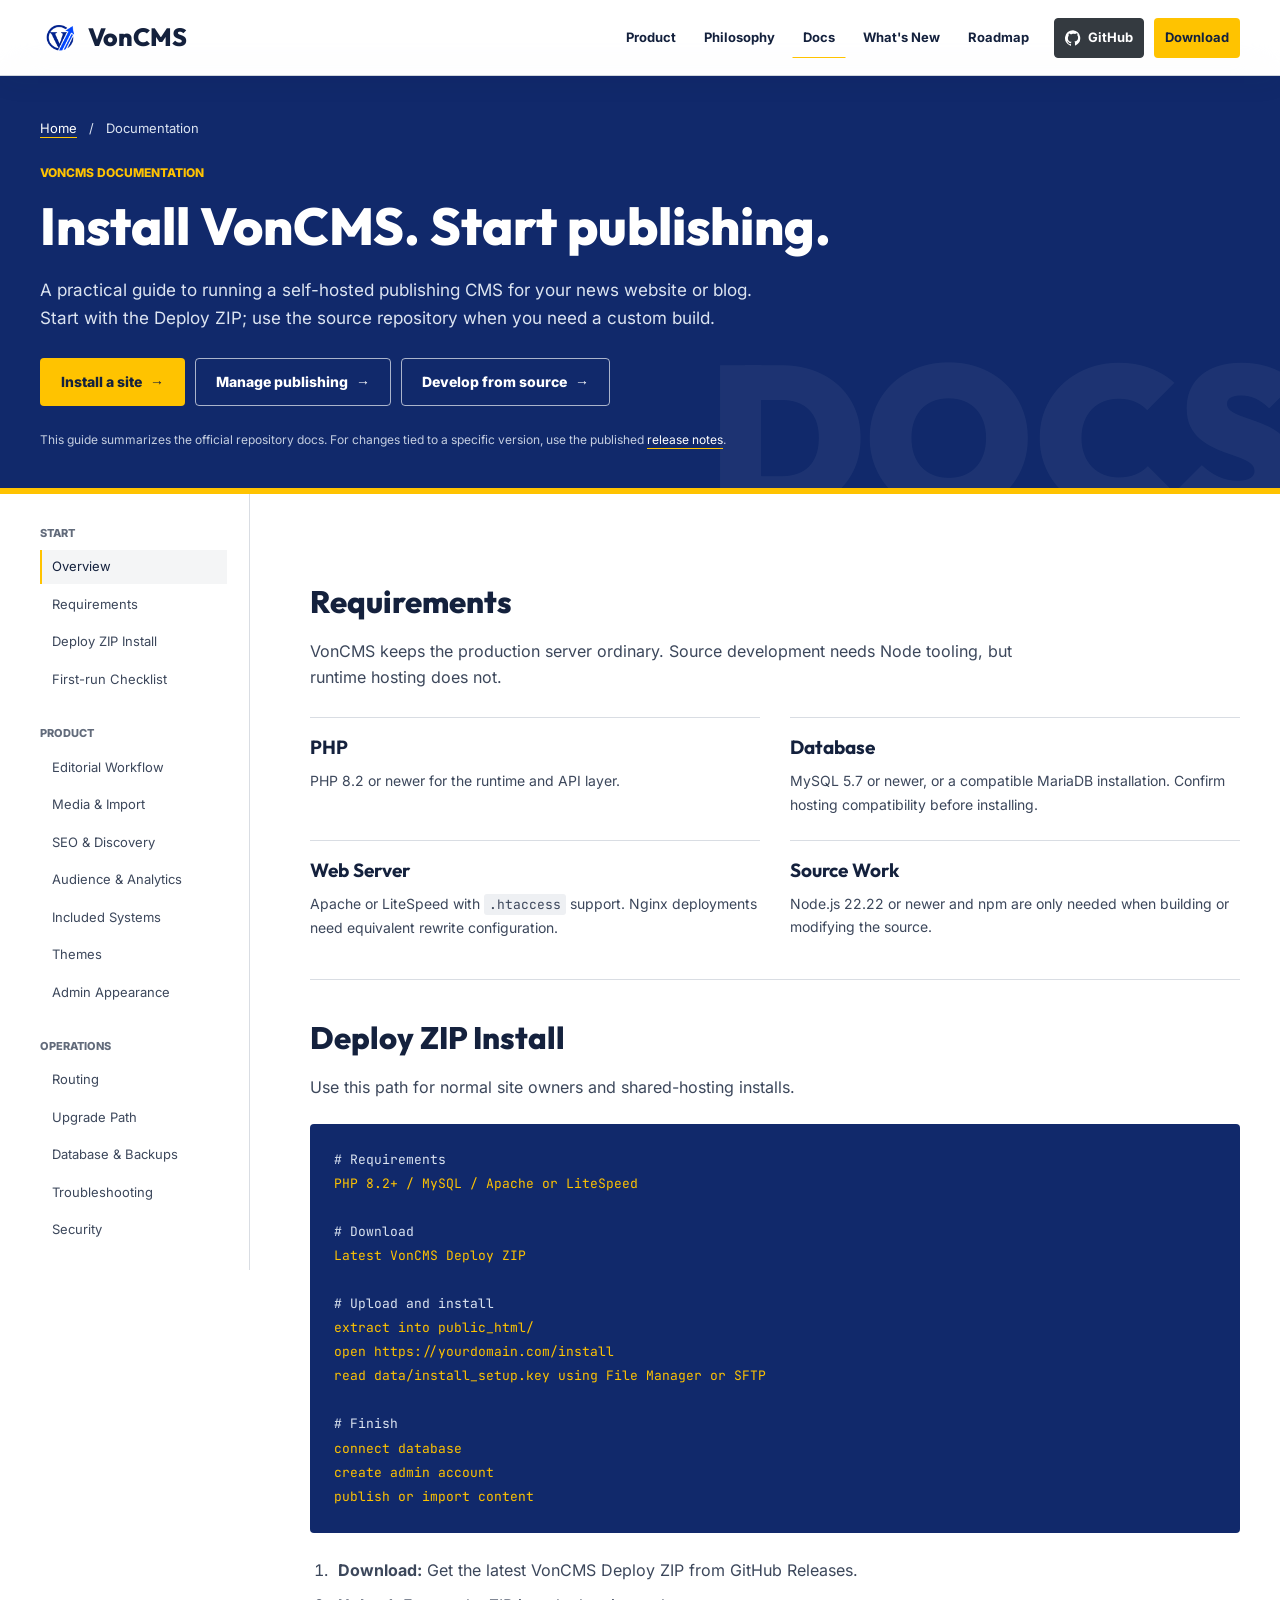
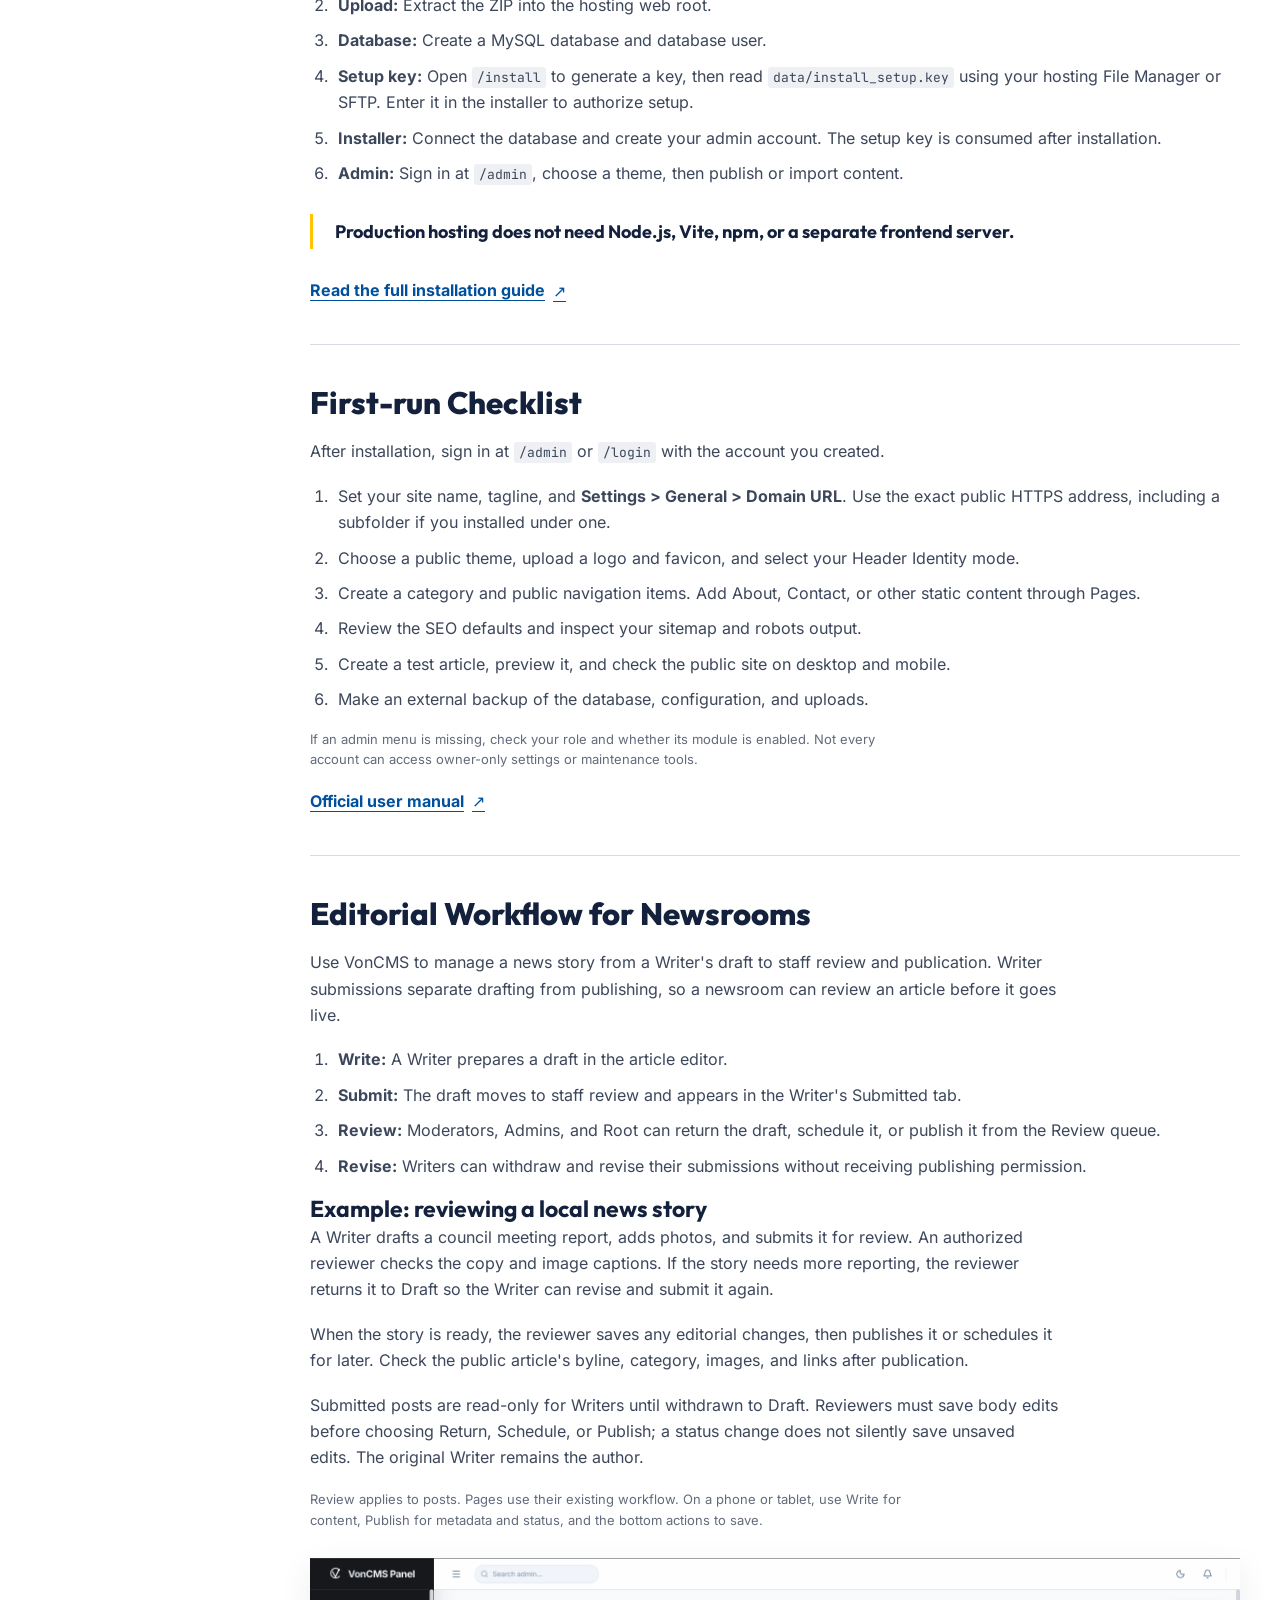
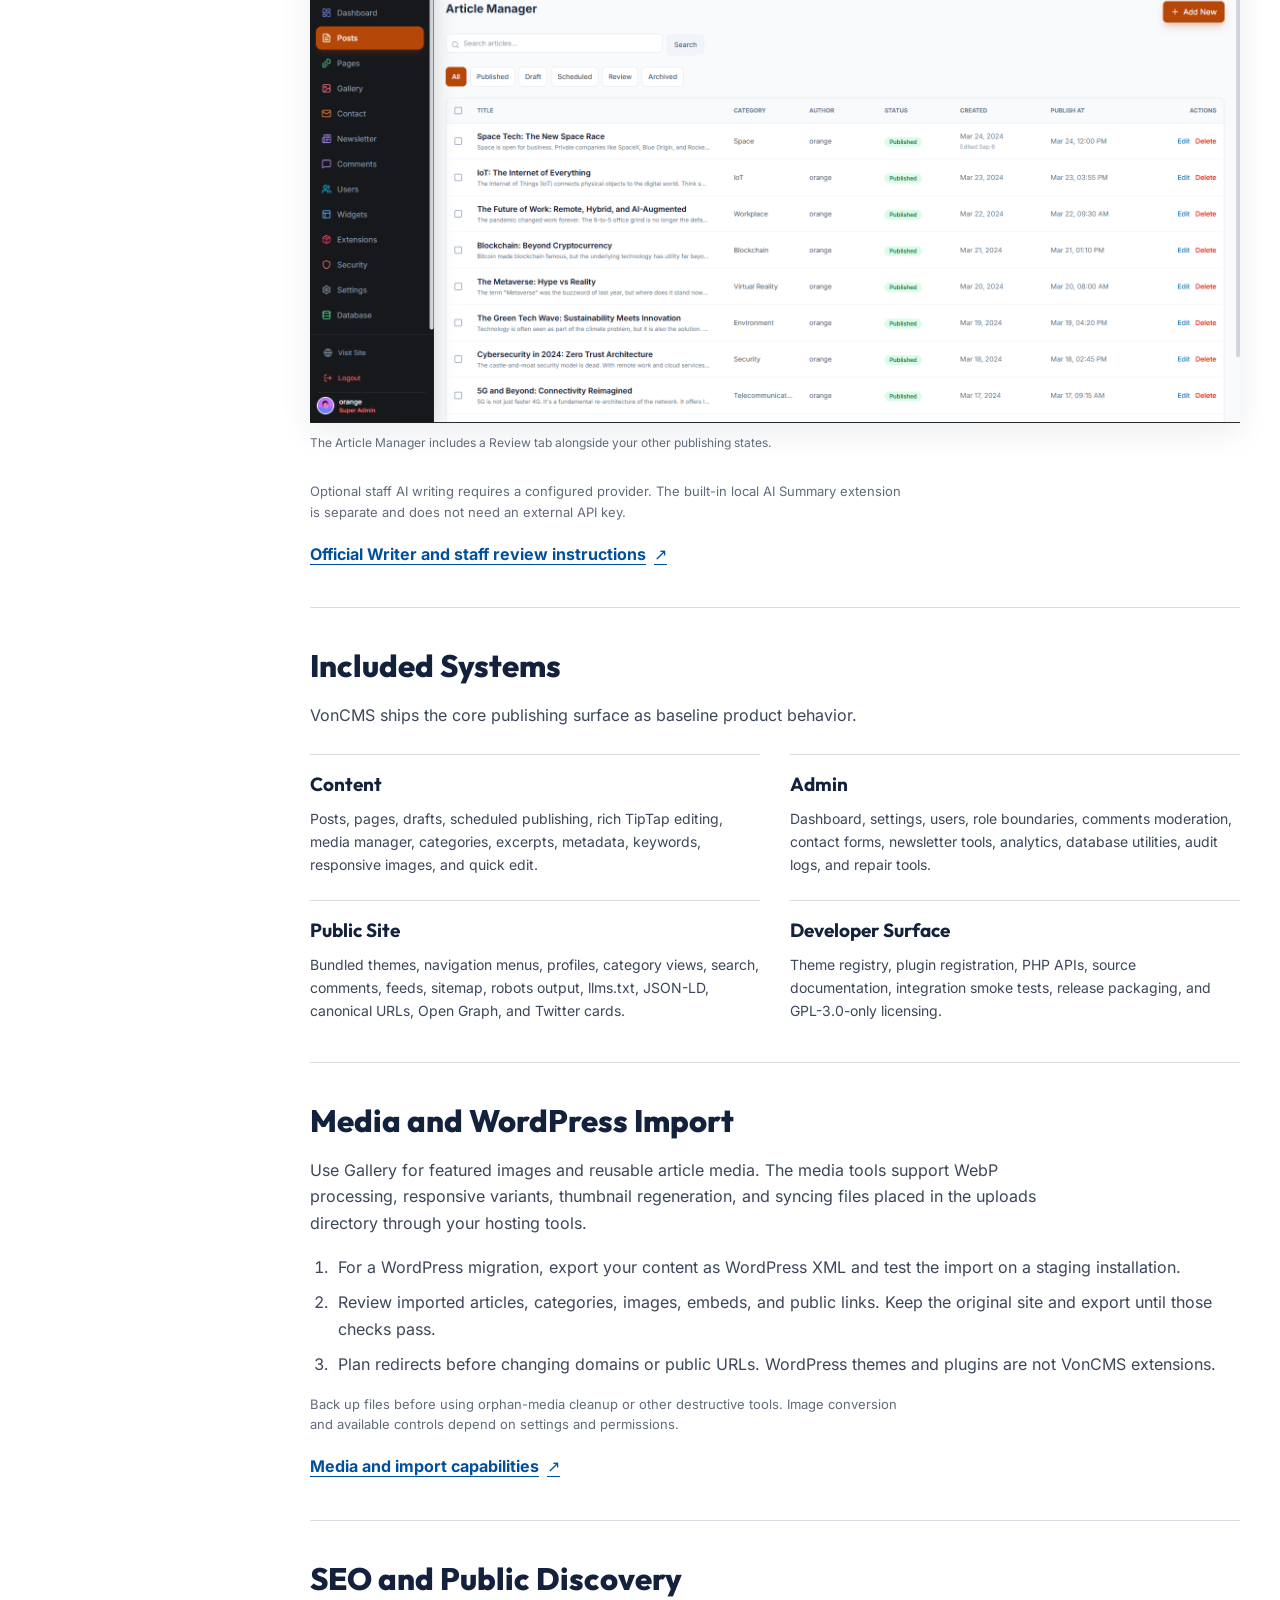
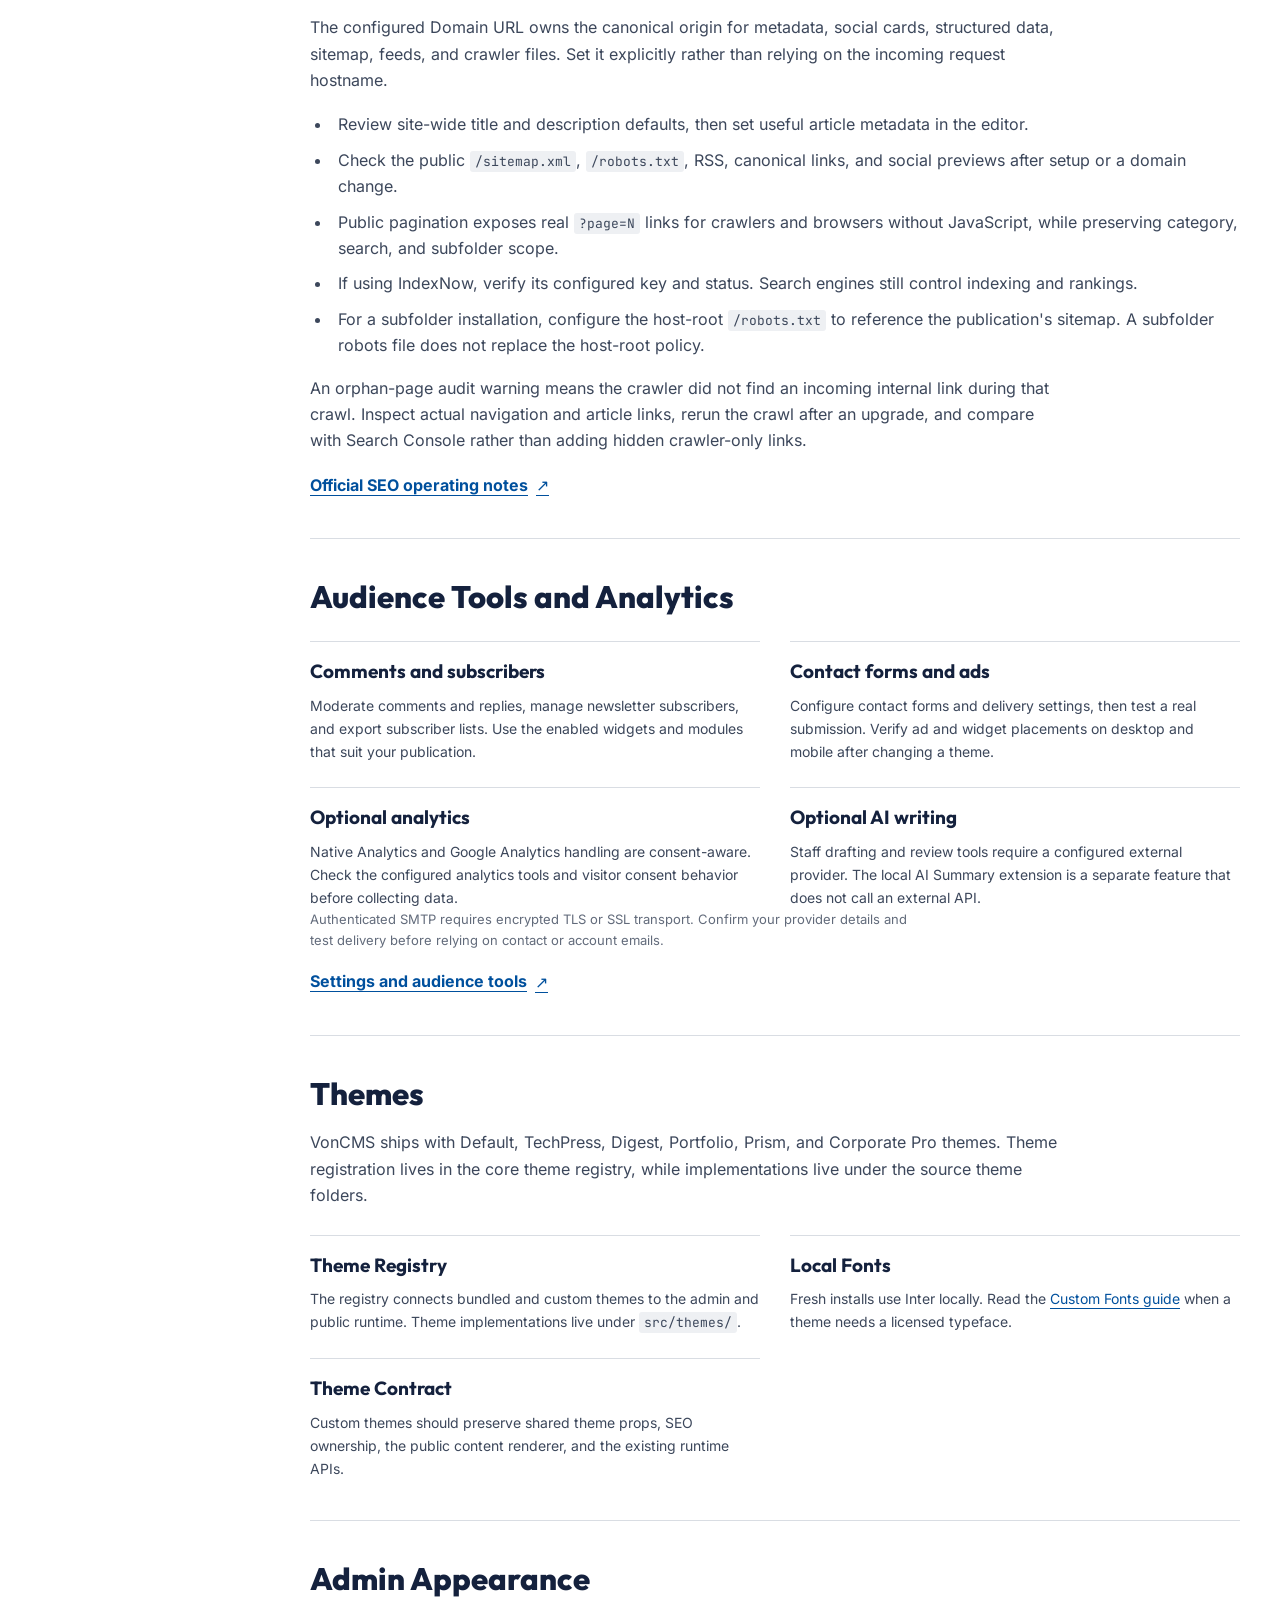
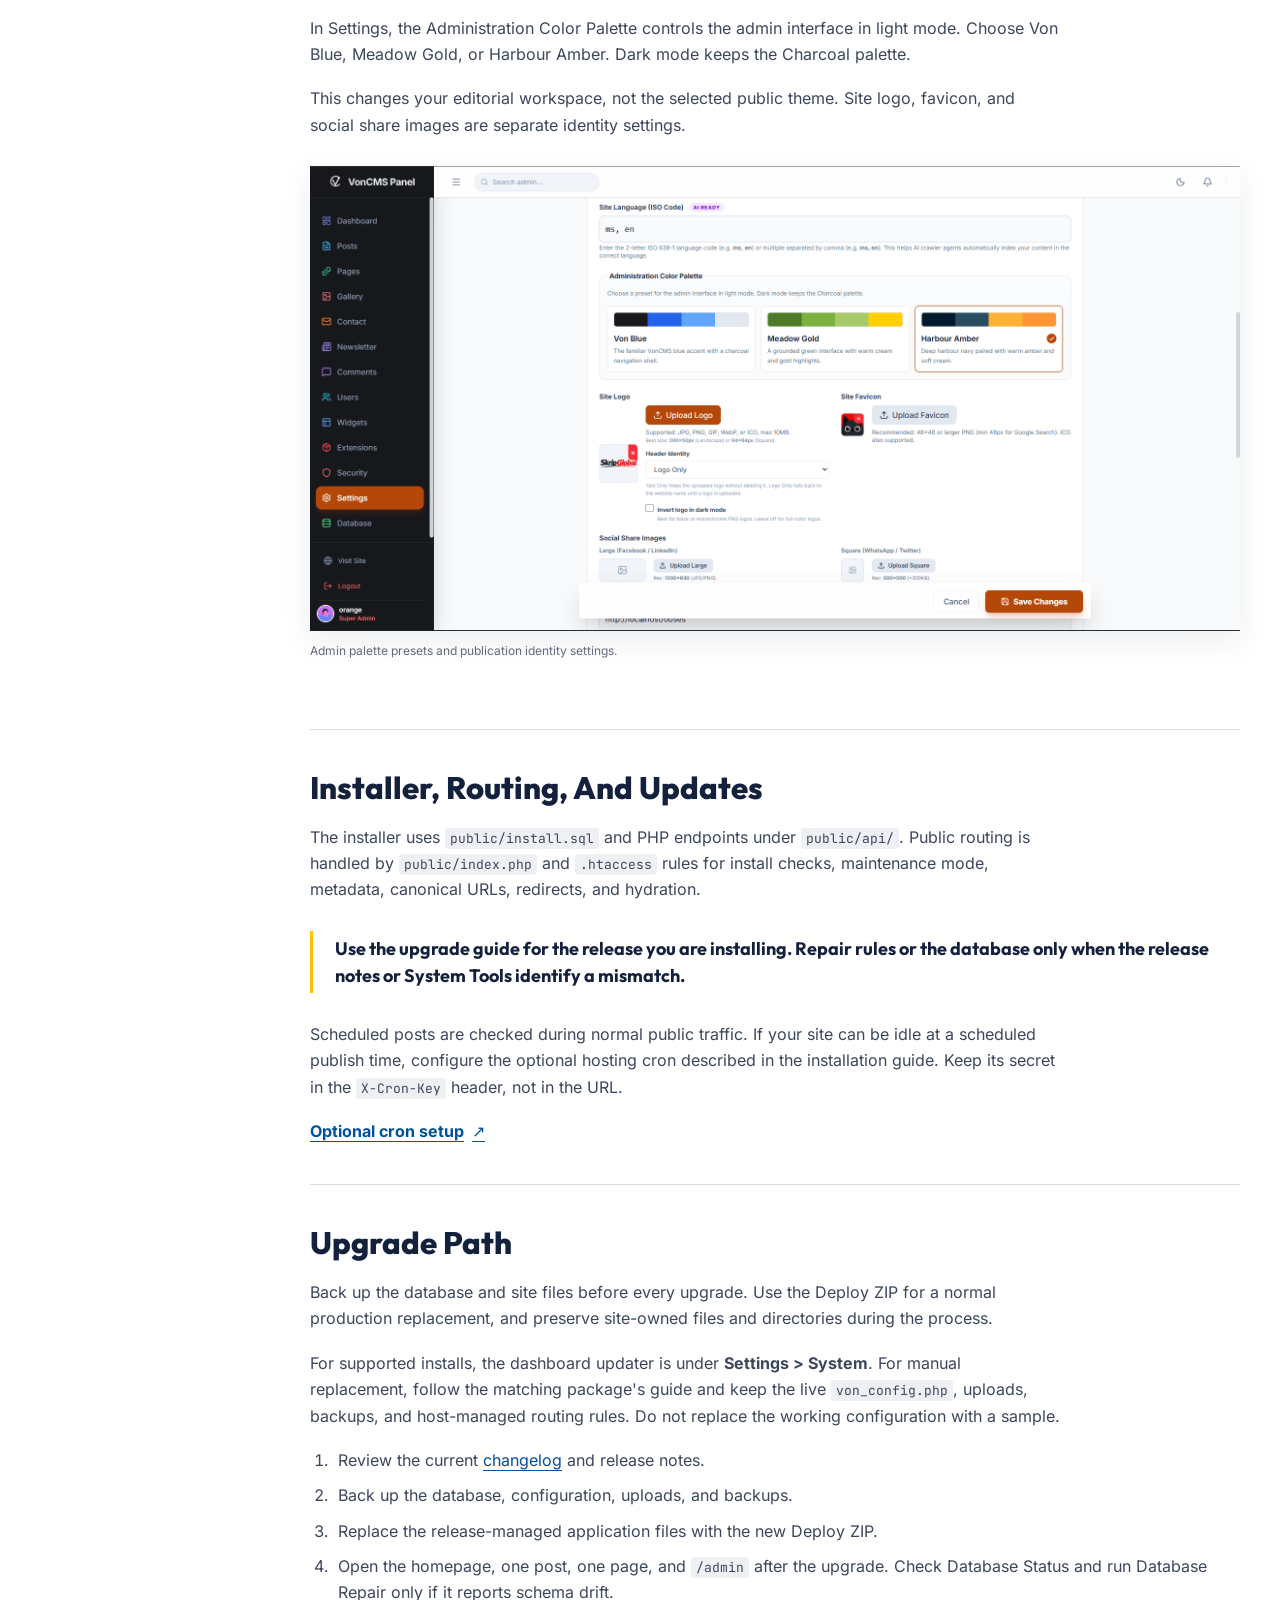
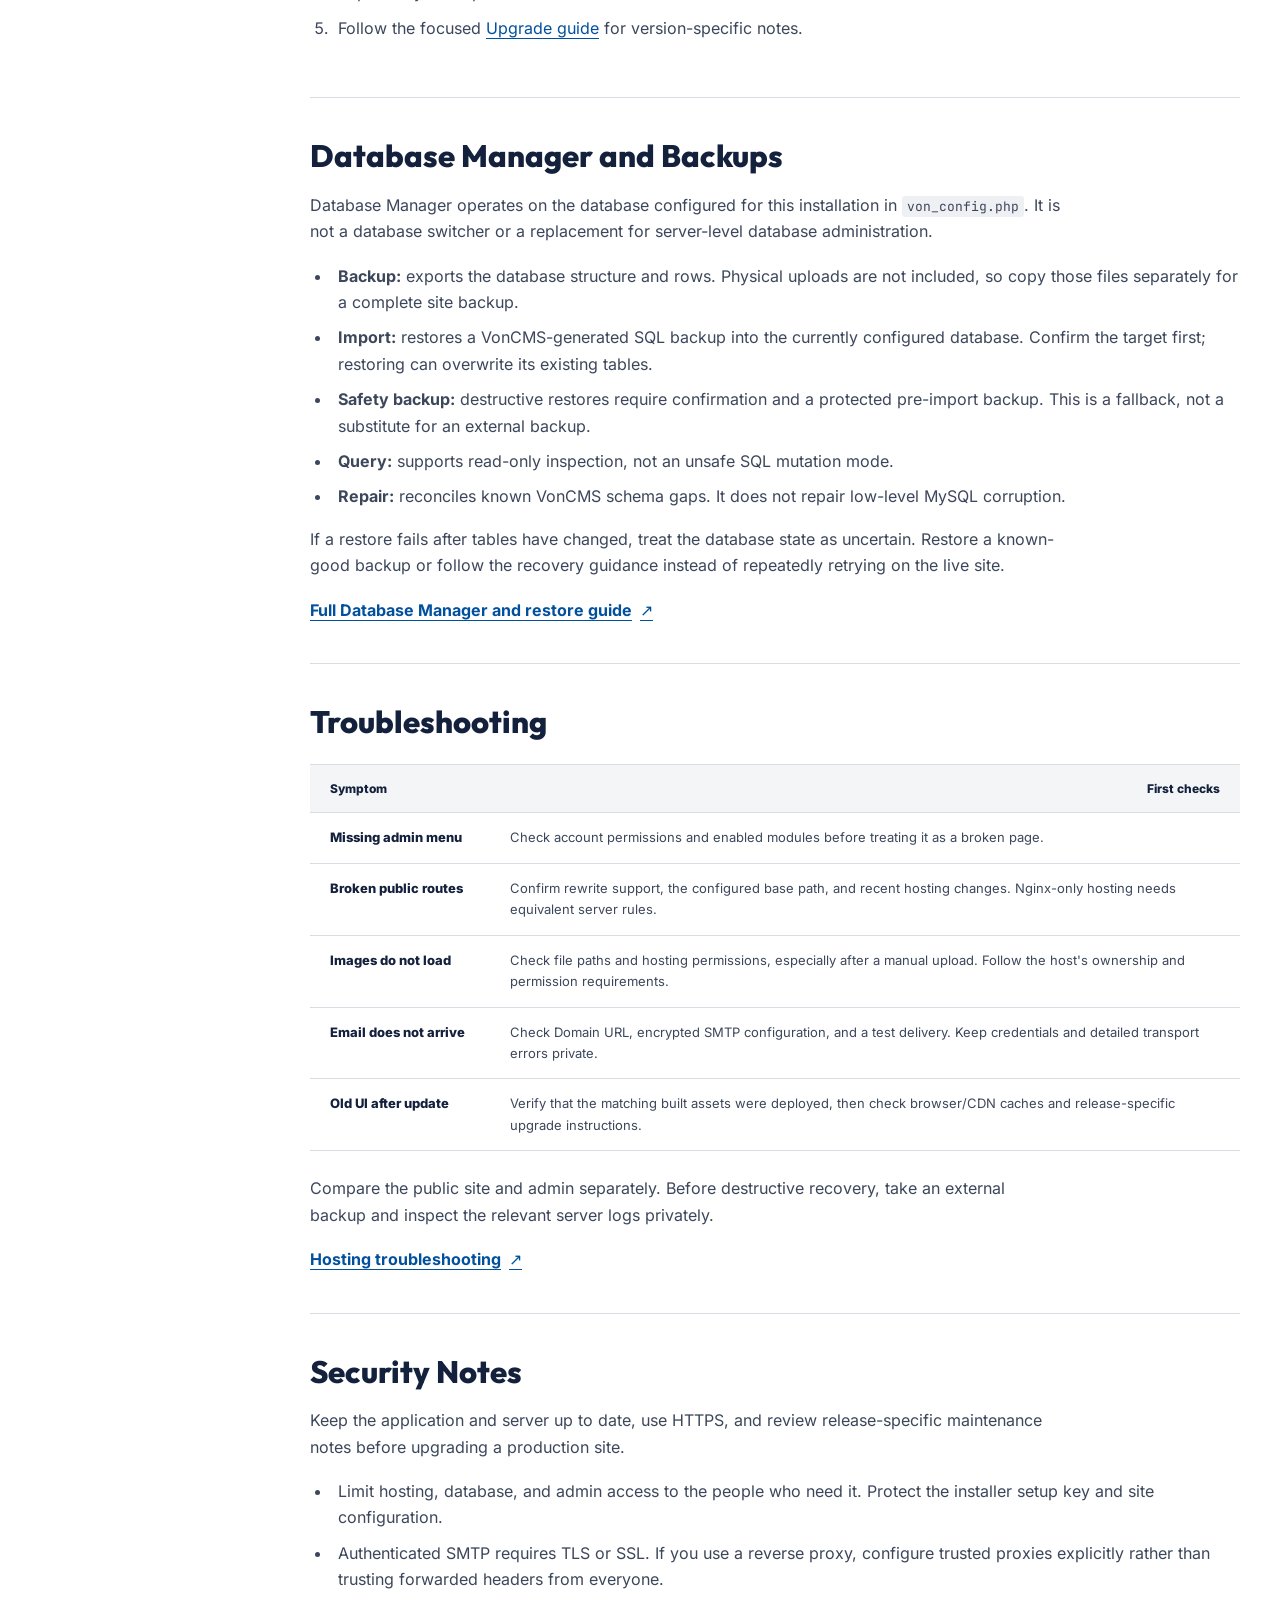
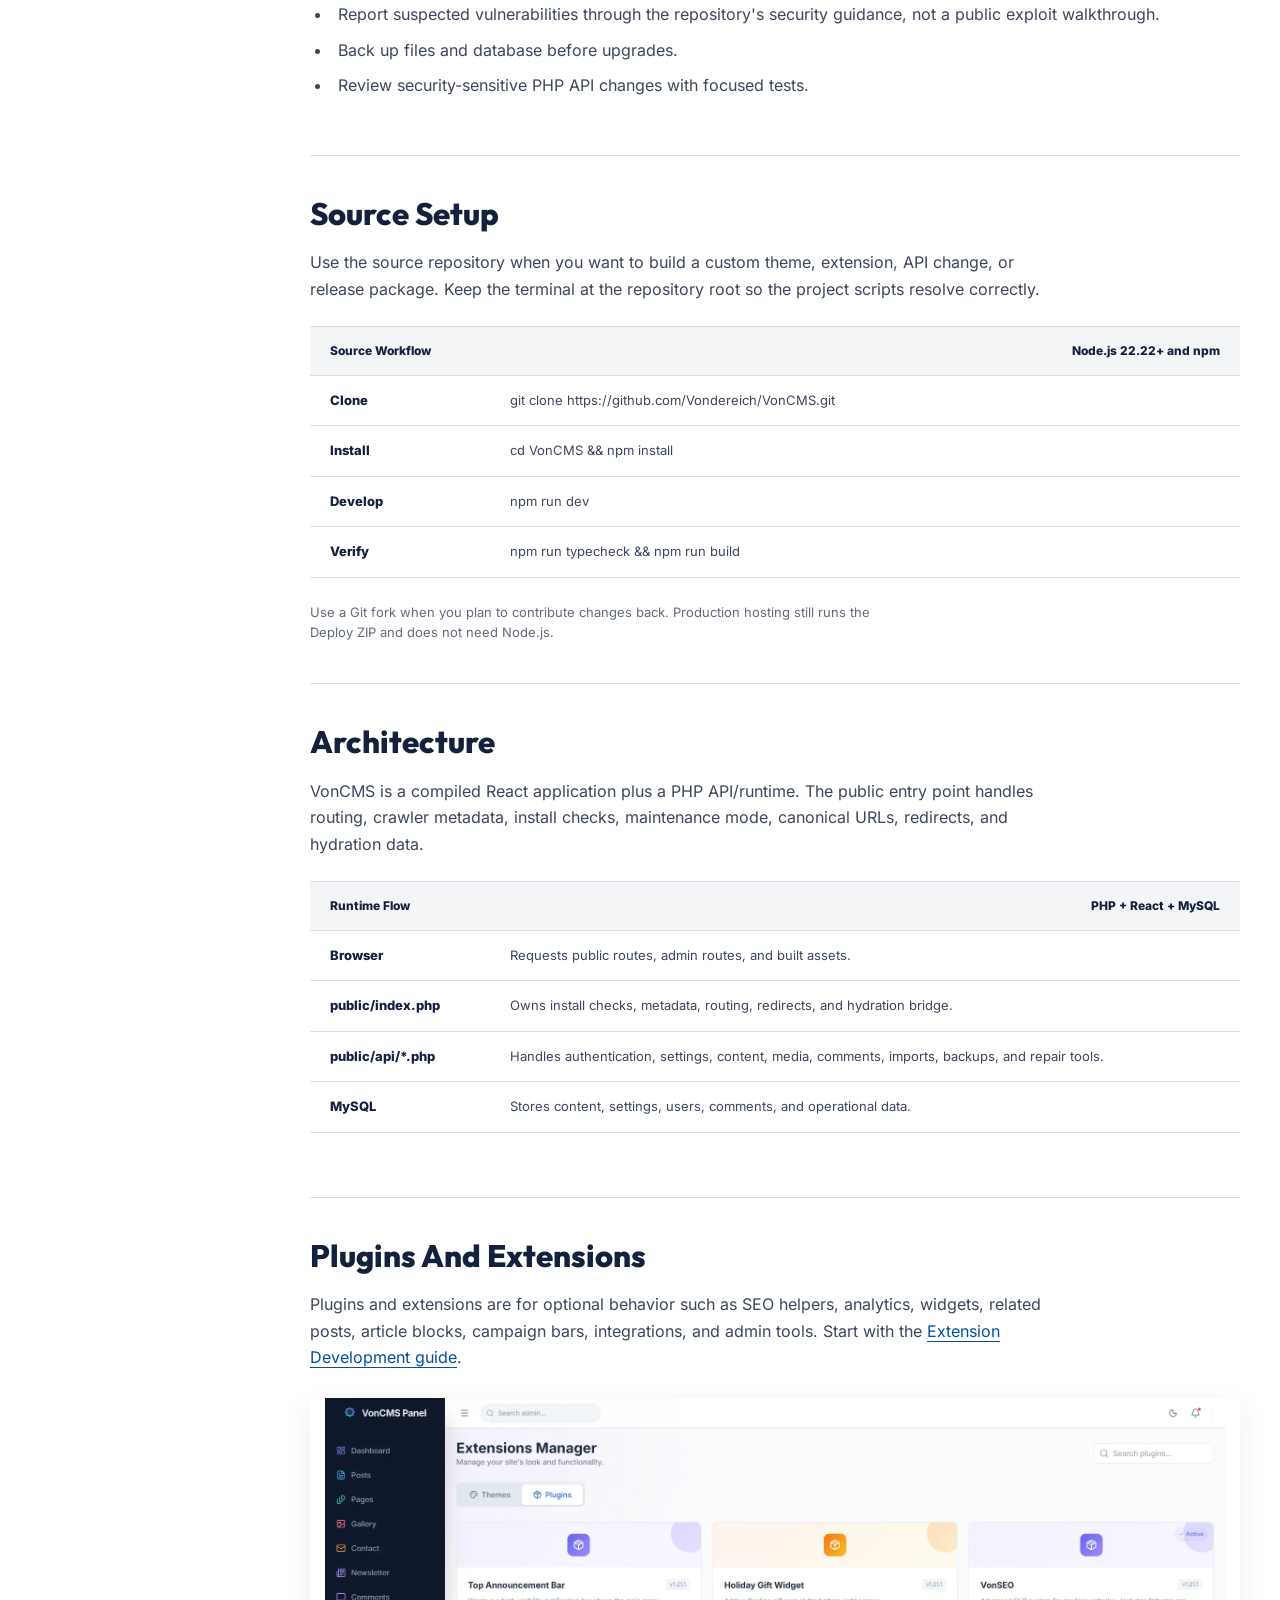
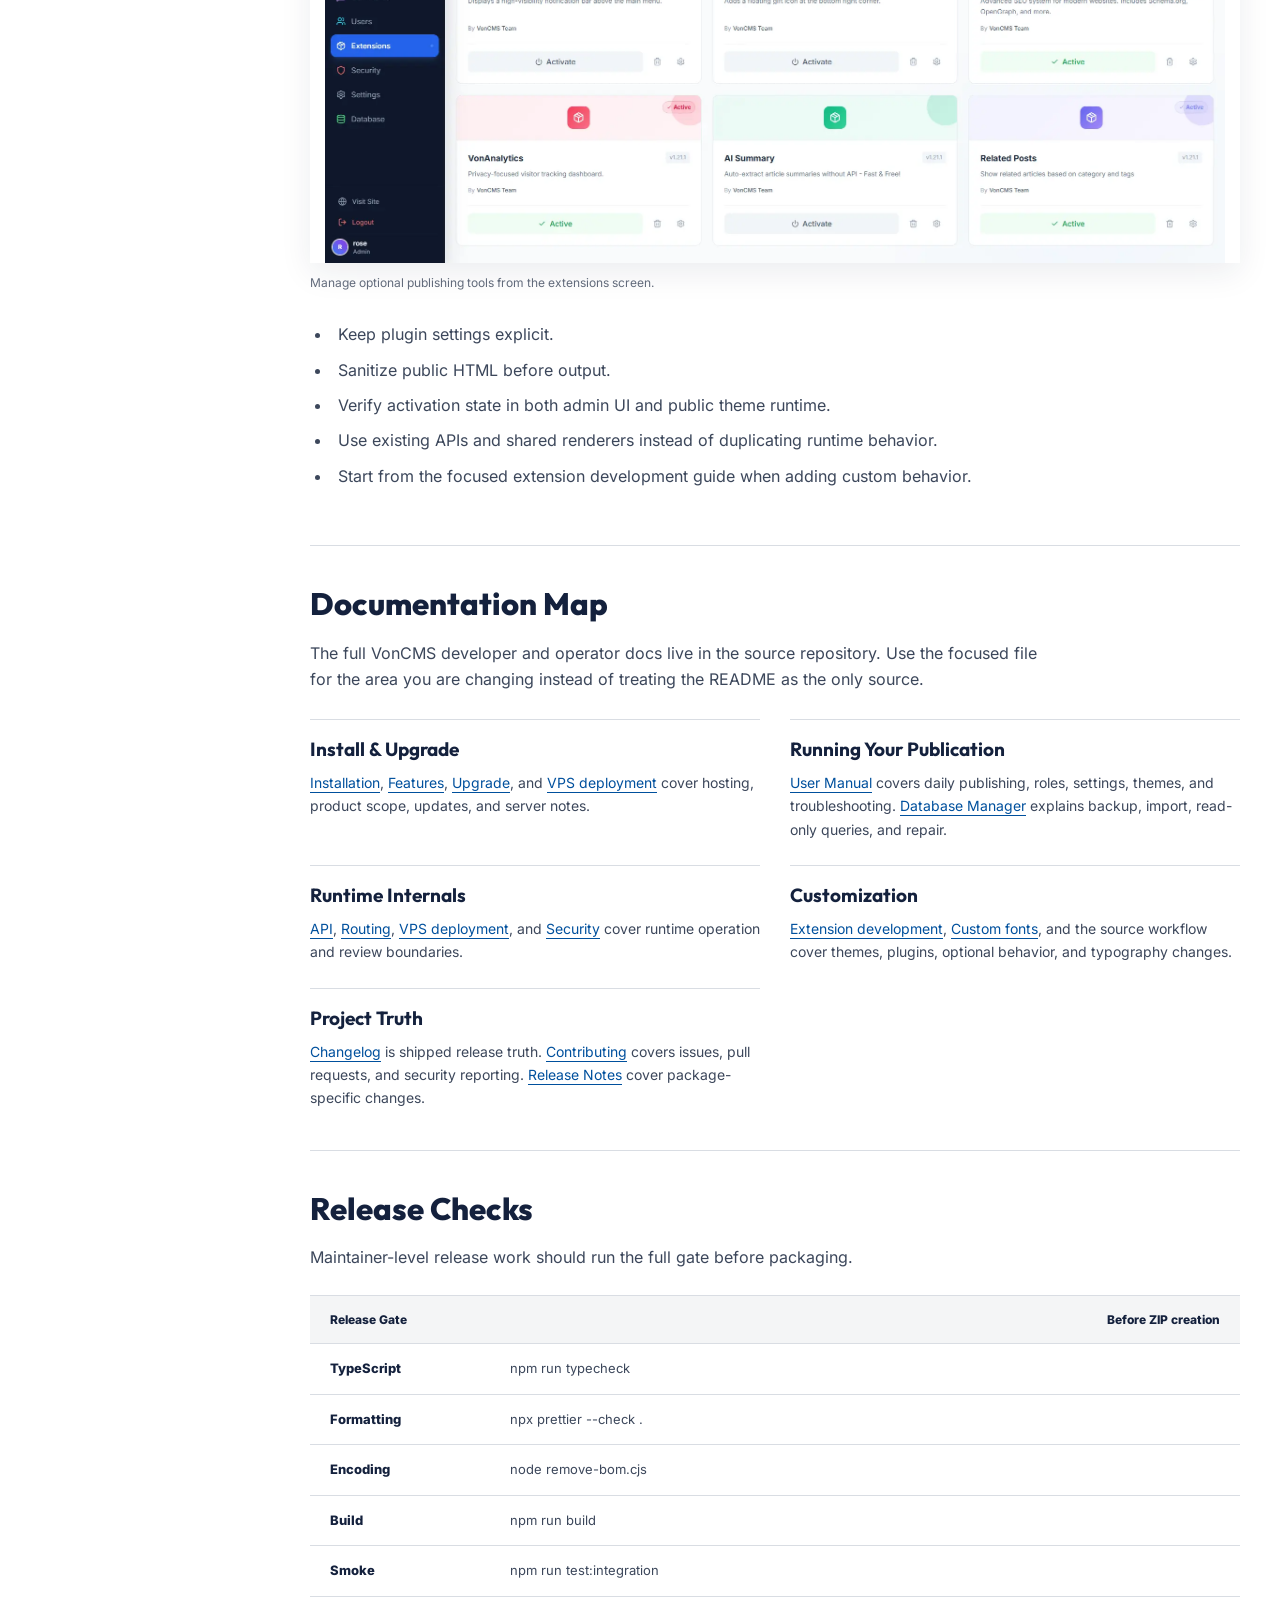
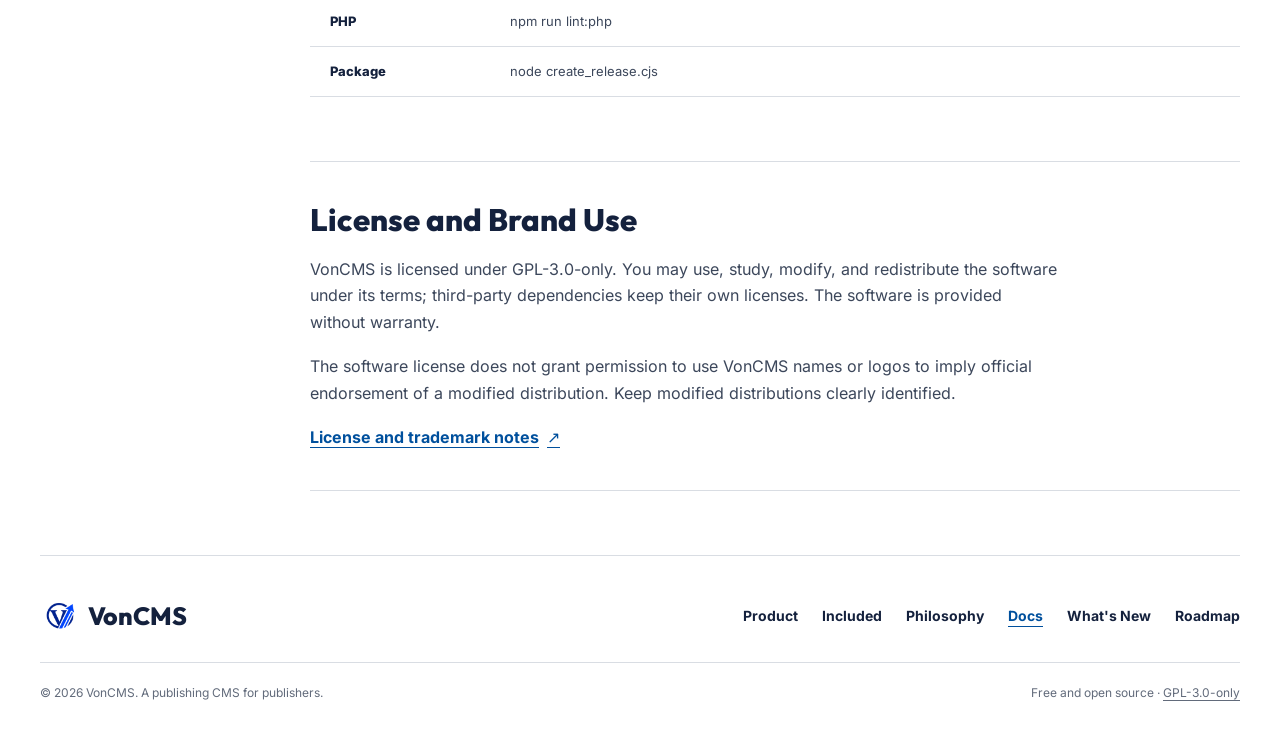
==== commit dd88f9c8: "Add v1.28 roadmap with shared navigation and Pages build support" ====
--- a/docs.html
+++ b/docs.html
@@ -65,7 +65,7 @@
 <link rel="preload" href="upload/fonts/inter-latin-v20.woff2" as="font" type="font/woff2" crossorigin>
 <link rel="preload" href="upload/fonts/outfit-latin-v15.woff2" as="font" type="font/woff2" crossorigin>
 <link rel="stylesheet" href="css/fonts.css?v=20261002-local">
-<link rel="stylesheet" href="css/site.css?v=20261001-toast">
+<link rel="stylesheet" href="css/site.css?v=20261025-roadmap">
 <link rel="stylesheet" href="css/manifesto.css?v=20261001-yellow-cmd">
 </head>
 <body>
@@ -85,6 +85,7 @@
     <li><a href="philosophy.html">Philosophy</a></li>
     <li><a href="docs.html" aria-current="page">Docs</a></li>
     <li><a href="whats-new.html">What's New</a></li>
+    <li class="nav-roadmap"><a href="roadmap.html">Roadmap</a></li>
     <li><a href="https://github.com/Vondereich/VonCMS" rel="noopener noreferrer" class="nav-link-strong"><svg class="nav-github-icon" viewBox="0 0 16 16" aria-hidden="true" focusable="false"><path d="M8 0.2a8 8 0 0 0-2.53 15.59c0.4 0.07 0.55-0.17 0.55-0.38v-1.36c-2.23 0.49-2.7-0.95-2.7-0.95-0.36-0.92-0.89-1.17-0.89-1.17-0.73-0.5 0.06-0.49 0.06-0.49 0.8 0.06 1.23 0.83 1.23 0.83 0.72 1.22 1.87 0.87 2.33 0.67 0.07-0.52 0.28-0.87 0.51-1.07-1.78-0.2-3.65-0.89-3.65-3.96 0-0.88 0.31-1.59 0.82-2.15-0.08-0.2-0.36-1.02 0.08-2.12 0 0 0.67-0.22 2.2 0.82A7.6 7.6 0 0 1 8 3.7c0.68 0 1.36 0.09 2 0.27 1.52-1.04 2.19-0.82 2.19-0.82 0.44 1.1 0.16 1.92 0.08 2.12 0.51 0.56 0.82 1.27 0.82 2.15 0 3.08-1.87 3.75-3.66 3.95 0.29 0.25 0.54 0.74 0.54 1.49v2.21c0 0.21 0.15 0.46 0.55 0.38A8 8 0 0 0 8 0.2Z"/></svg><span>GitHub</span></a></li>
     <li><a href="https://github.com/Vondereich/VonCMS/releases/latest" rel="noopener noreferrer" class="nav-cta">Download</a></li>
   </ul>
@@ -511,7 +512,7 @@
 </div>
 
 <footer class="site-footer">
-  <div class="footer-top"><a class="footer-brand" href="index.html"><img src="upload/logo-mark-128.webp" alt="" width="38" height="38"><span>VonCMS</span></a><ul class="footer-links"><li><a href="index.html#product">Product</a></li><li><a href="index.html#included">Included</a></li><li><a href="philosophy.html">Philosophy</a></li><li><a href="docs.html" aria-current="page">Docs</a></li><li><a href="whats-new.html">What's New</a></li></ul></div>
+  <div class="footer-top"><a class="footer-brand" href="index.html"><img src="upload/logo-mark-128.webp" alt="" width="38" height="38"><span>VonCMS</span></a><ul class="footer-links"><li><a href="index.html#product">Product</a></li><li><a href="index.html#included">Included</a></li><li><a href="philosophy.html">Philosophy</a></li><li><a href="docs.html" aria-current="page">Docs</a></li><li><a href="whats-new.html">What's New</a></li><li><a href="roadmap.html">Roadmap</a></li></ul></div>
   <div class="footer-bottom"><p>&copy; <span data-current-year>2026</span> VonCMS. A publishing CMS for publishers.</p><p>Free and open source &middot; <a href="https://github.com/Vondereich/VonCMS/blob/main/LICENSE.md">GPL-3.0-only</a></p></div>
 </footer>
 
--- a/css/site.css
+++ b/css/site.css
@@ -124,6 +124,7 @@
   html:not(.js) .nav-links { position: static; display: grid; grid-template-columns: 1fr 1fr; width: 100%; padding: 0; box-shadow: none; border: 0; }
   .nav-links { position: absolute; top: 100%; left: 0; right: 0; display: none; padding: 16px 32px 24px; gap: 8px; background: rgba(255,255,255,.88); -webkit-backdrop-filter: blur(20px) saturate(135%); backdrop-filter: blur(20px) saturate(135%); border-bottom: 1px solid var(--line); box-shadow: 0 12px 20px rgba(20,33,61,.08); max-height: calc(100svh - var(--nav-height)); overflow-y: auto; }
   .nav-links.open { display: grid; grid-template-columns: 1fr 1fr; }
+  .nav-links .nav-roadmap { grid-column: 1 / -1; }
   .nav-links a { width: 100%; min-height: 46px; padding: 10px; font-size: 14px; background: var(--paper); border-color: var(--line); border-radius: 4px; }
   .nav-links a[aria-current="page"] { border-color: var(--yellow); background: var(--yellow-soft); border-radius: 4px; }
   .nav-links .nav-link-strong, .nav-links .nav-cta { margin: 4px 0 0; }
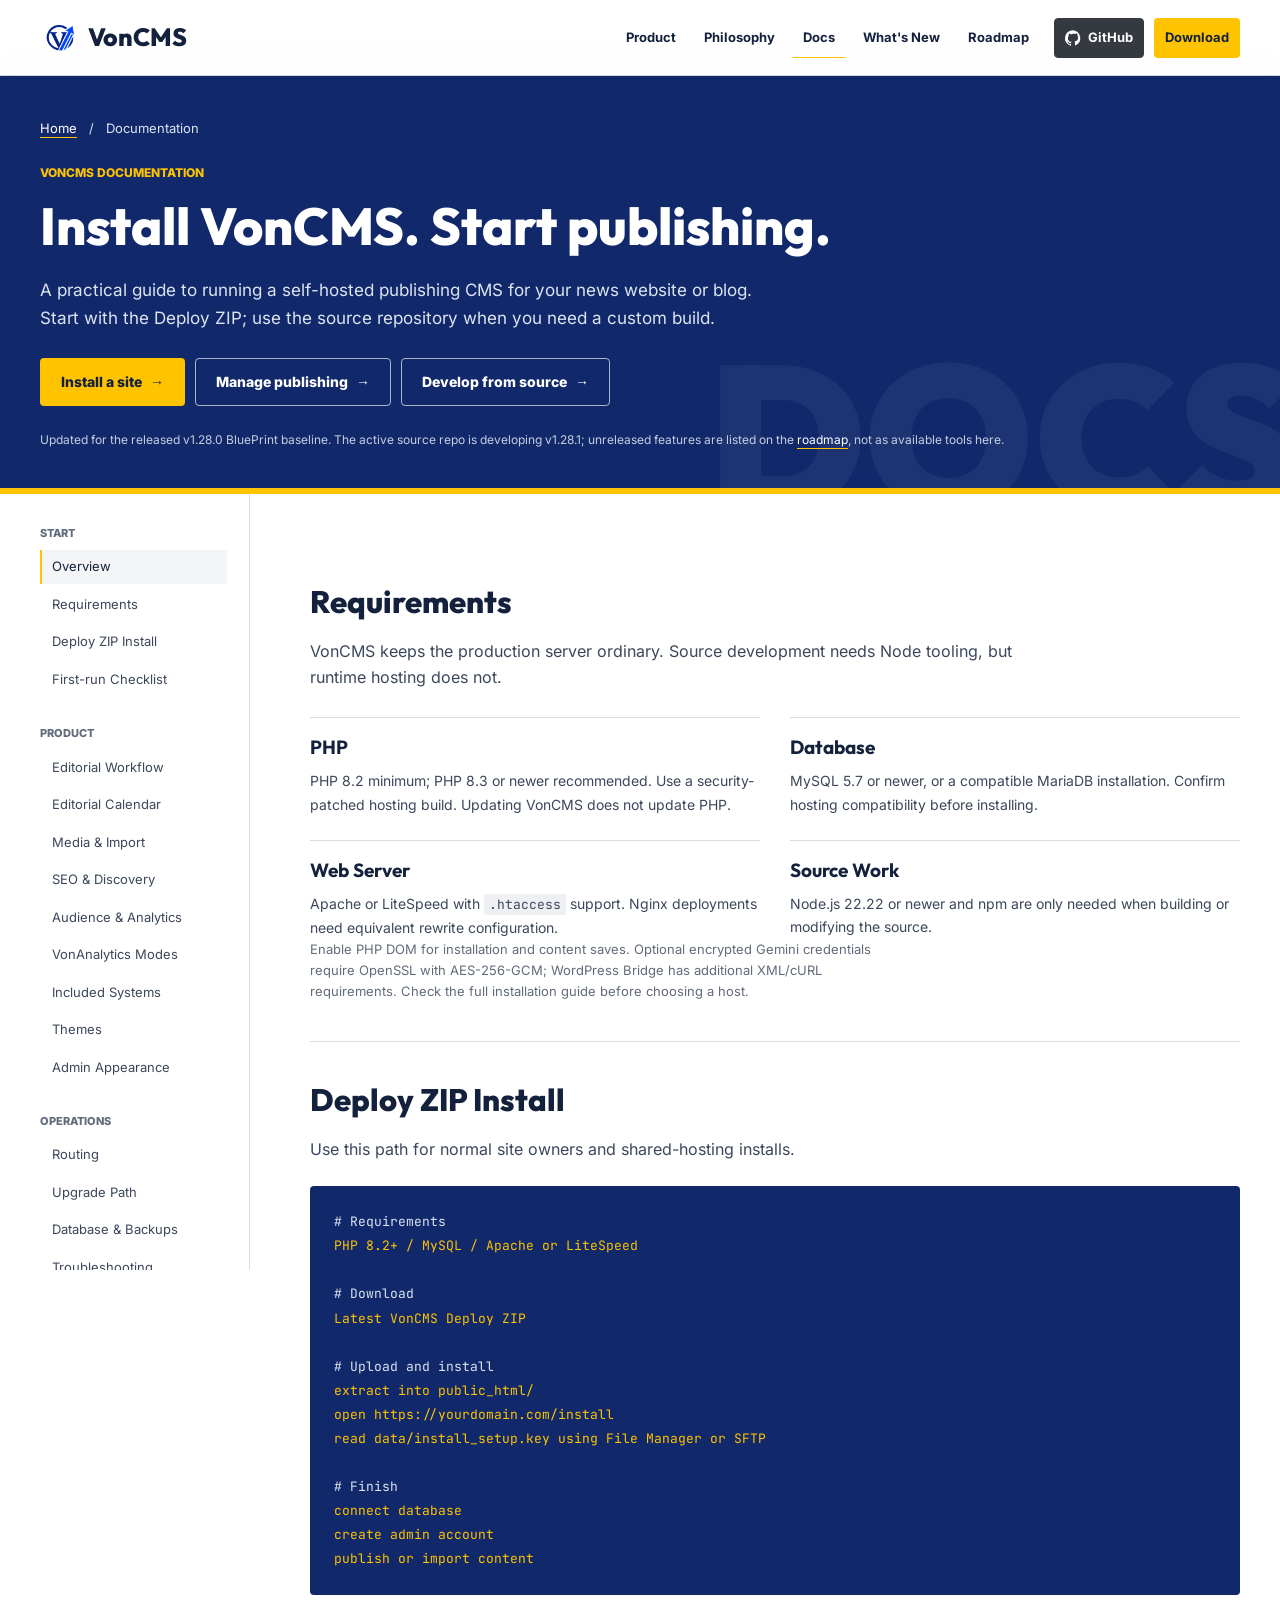
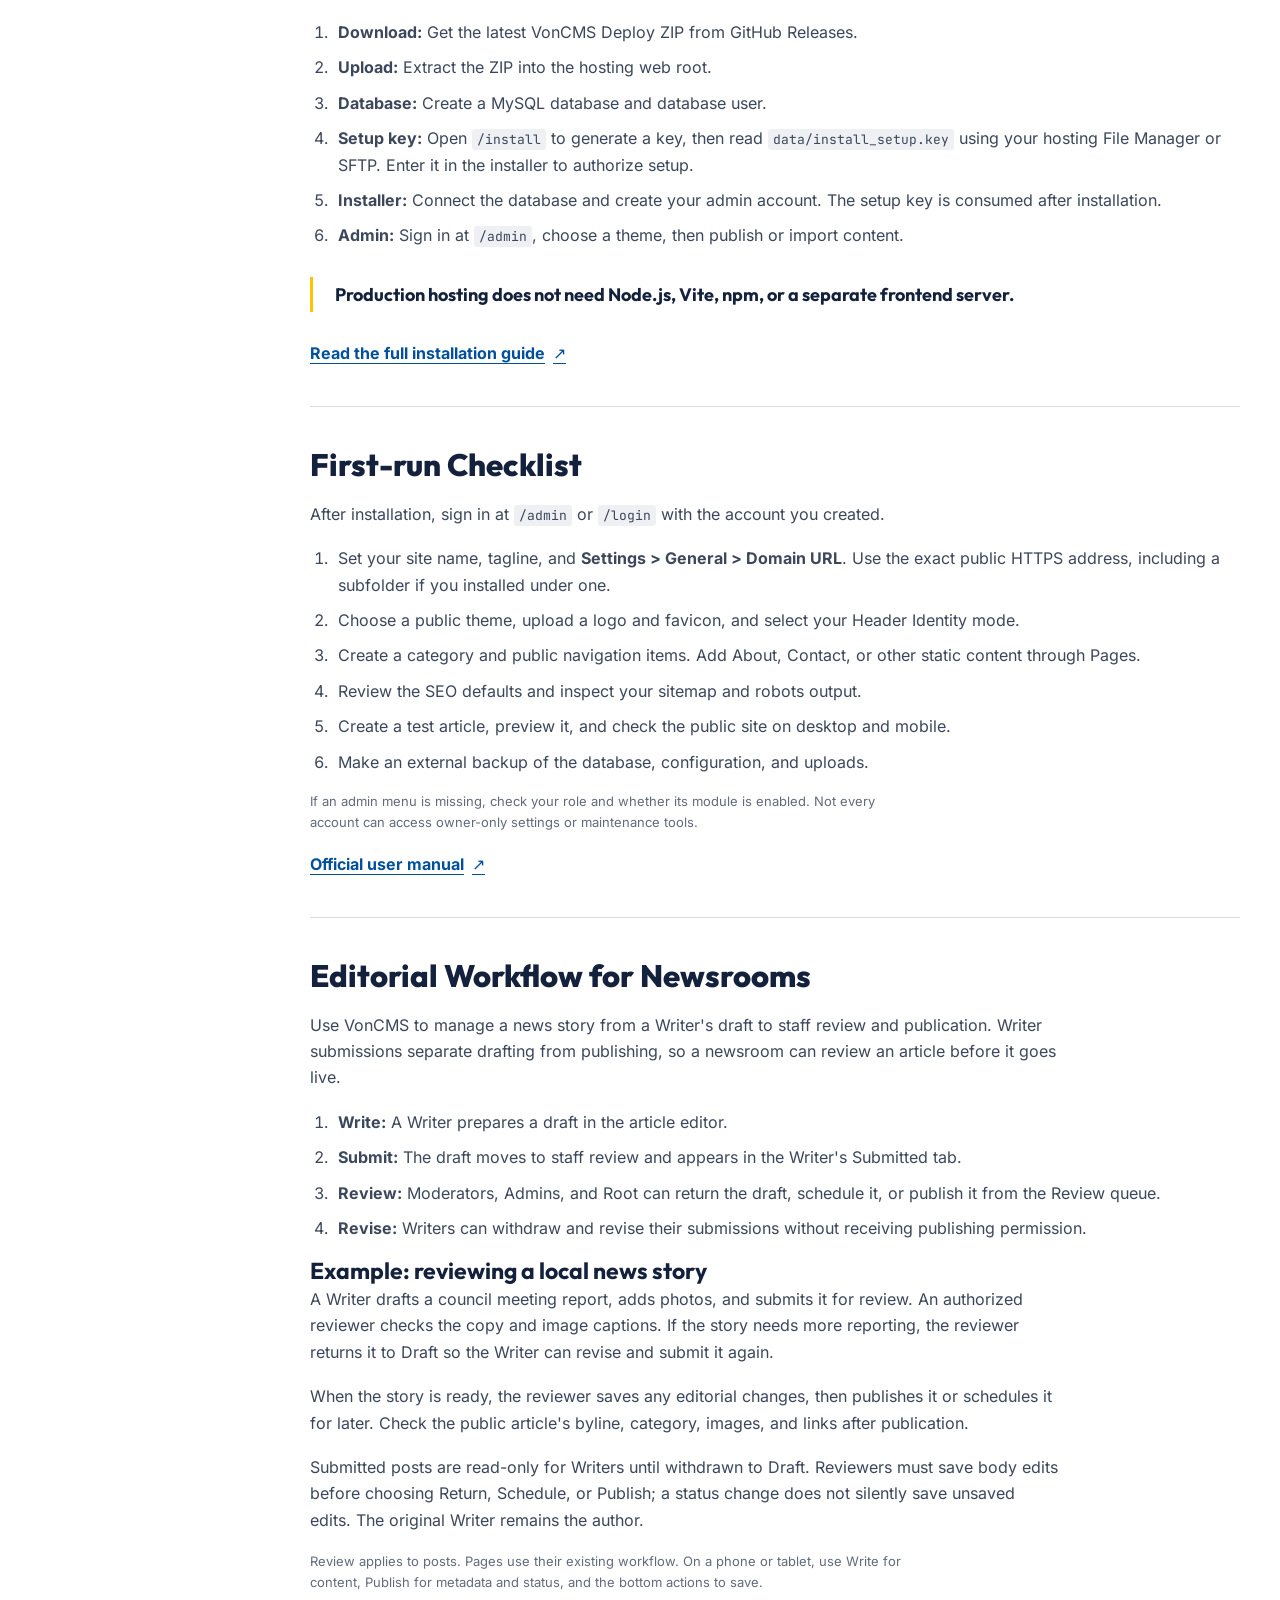
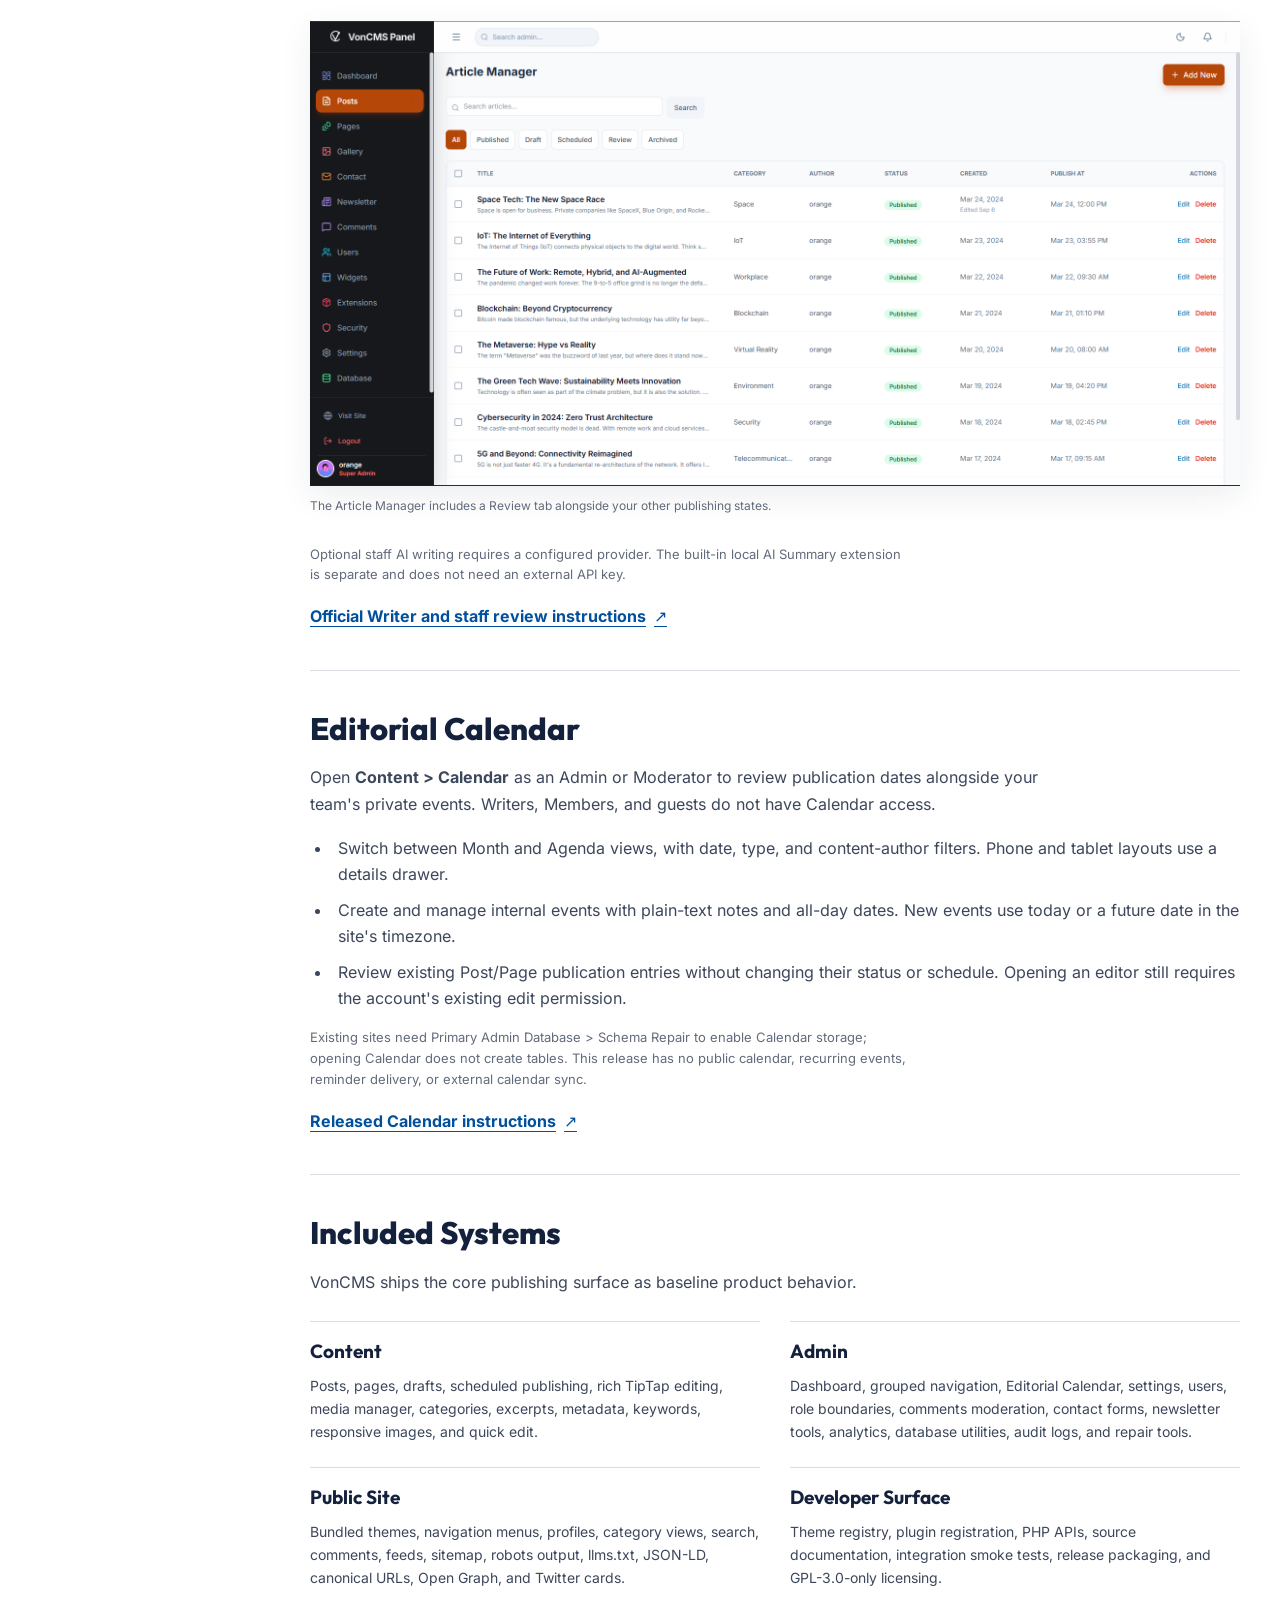
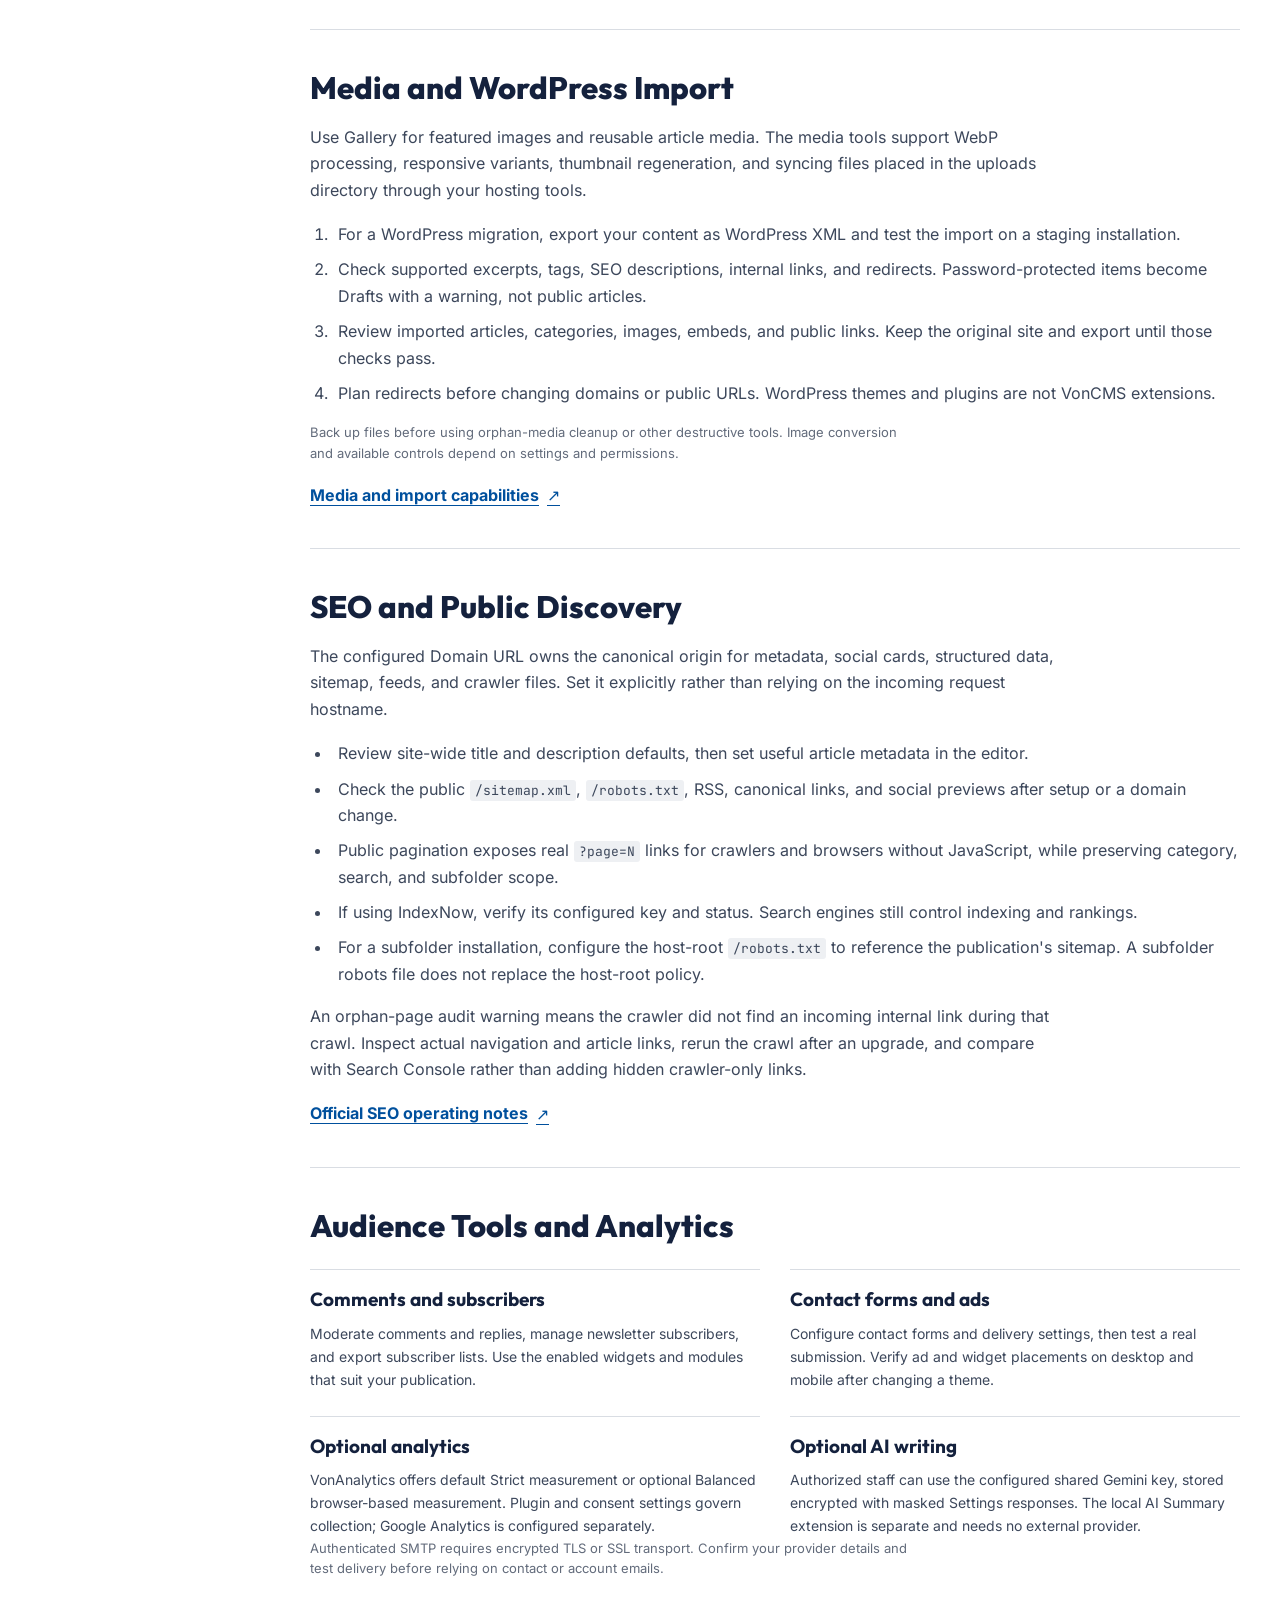
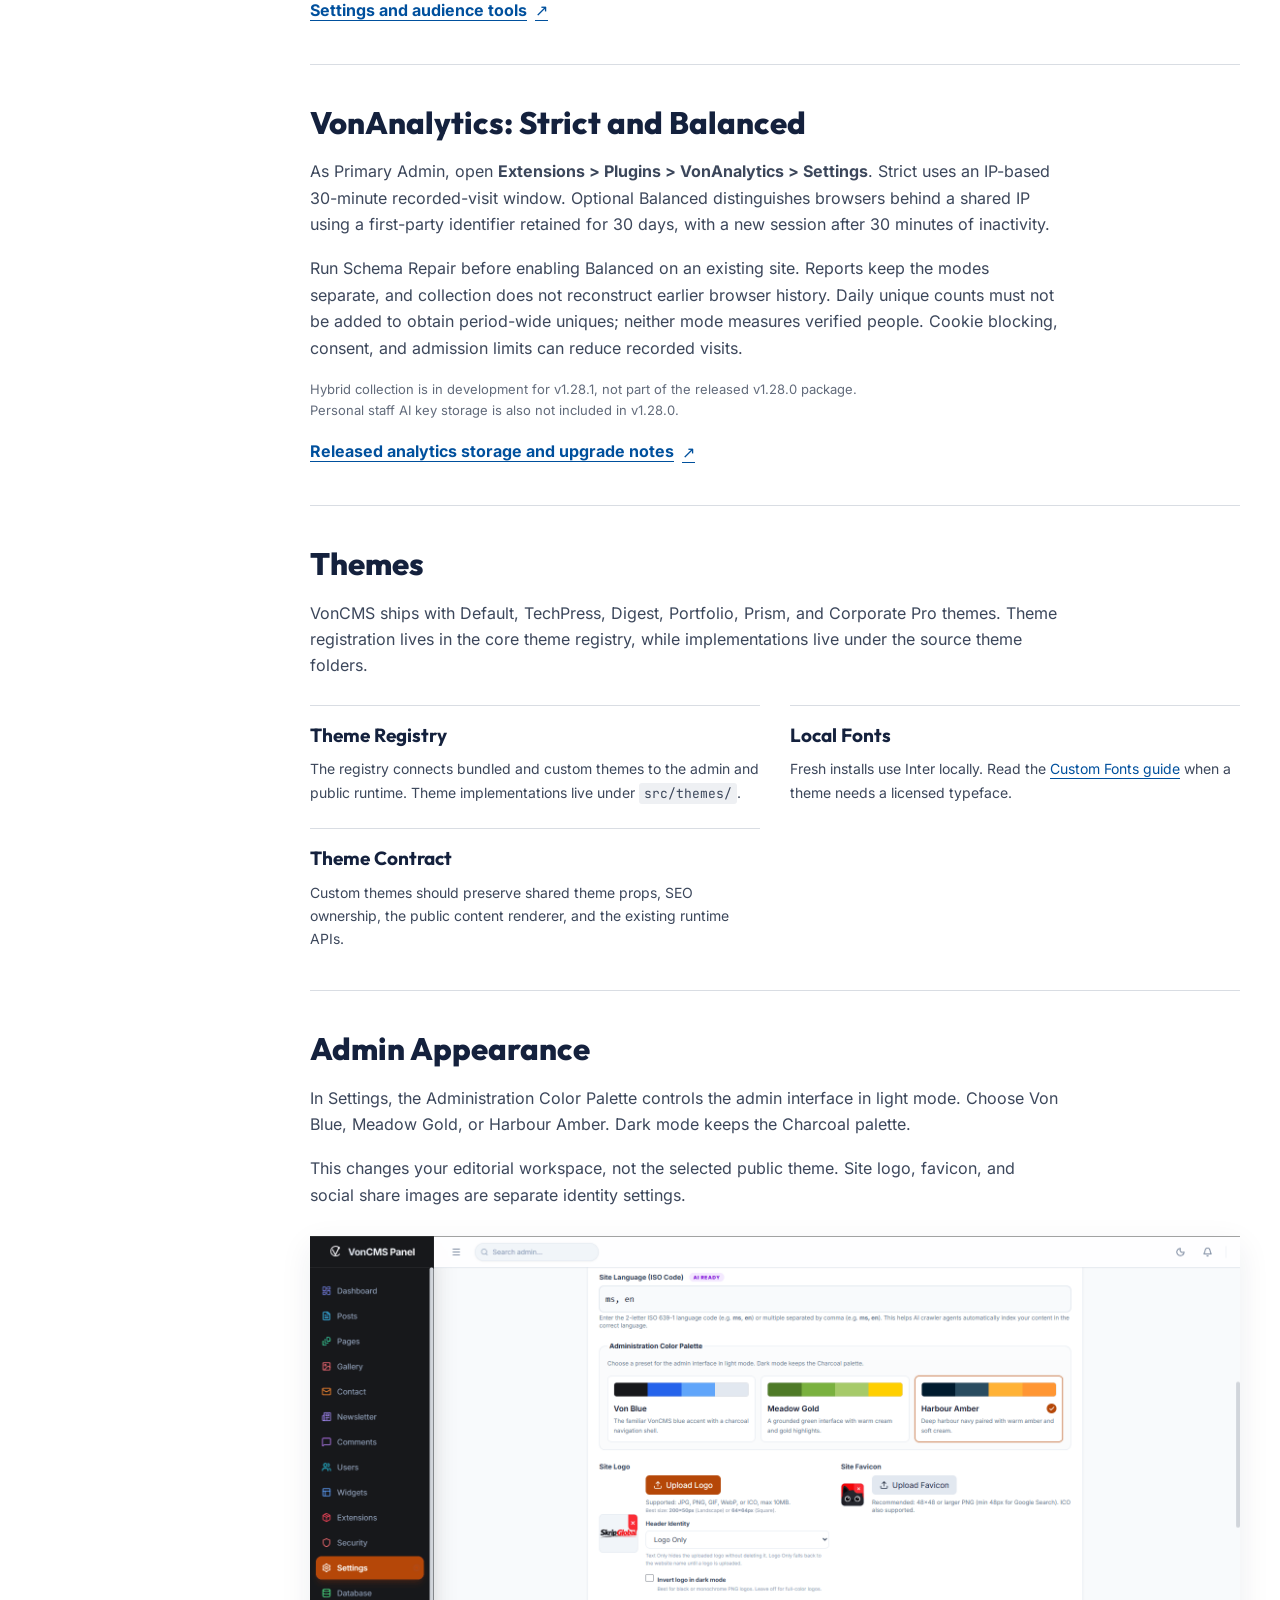
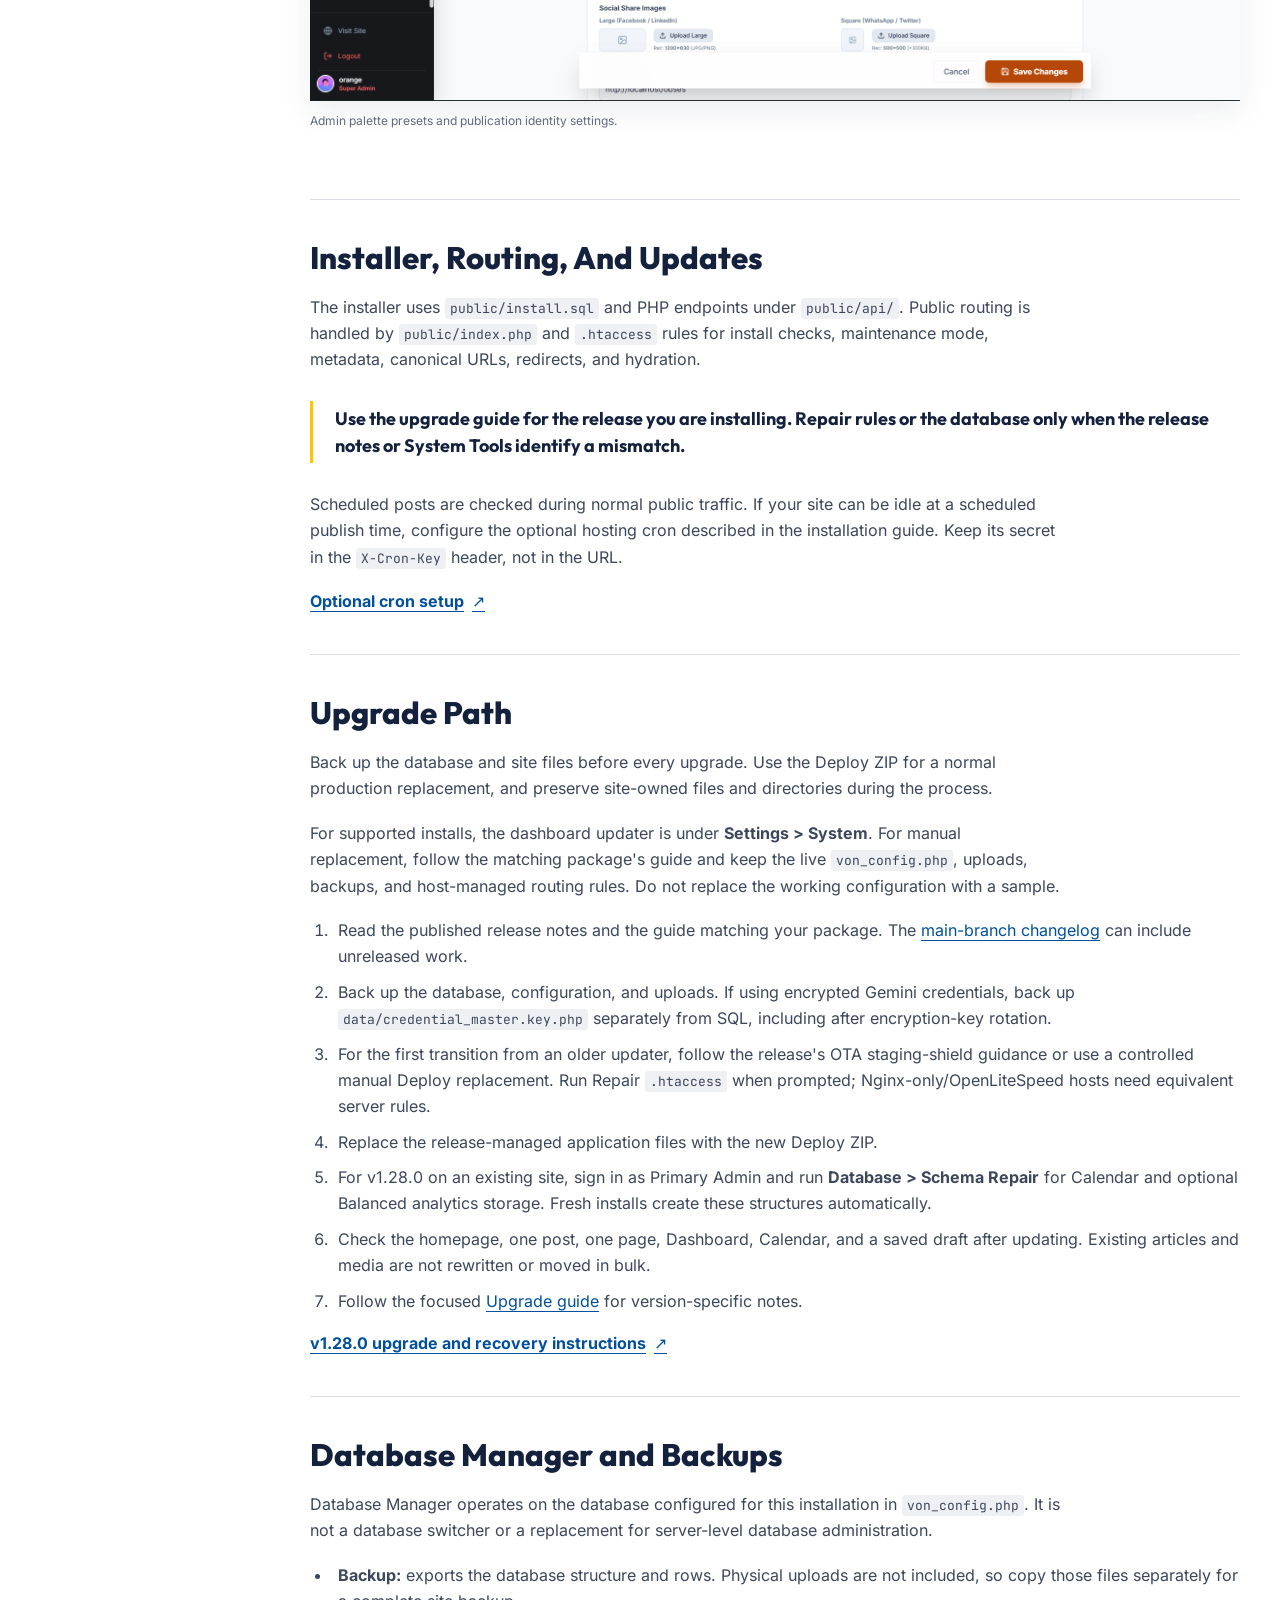
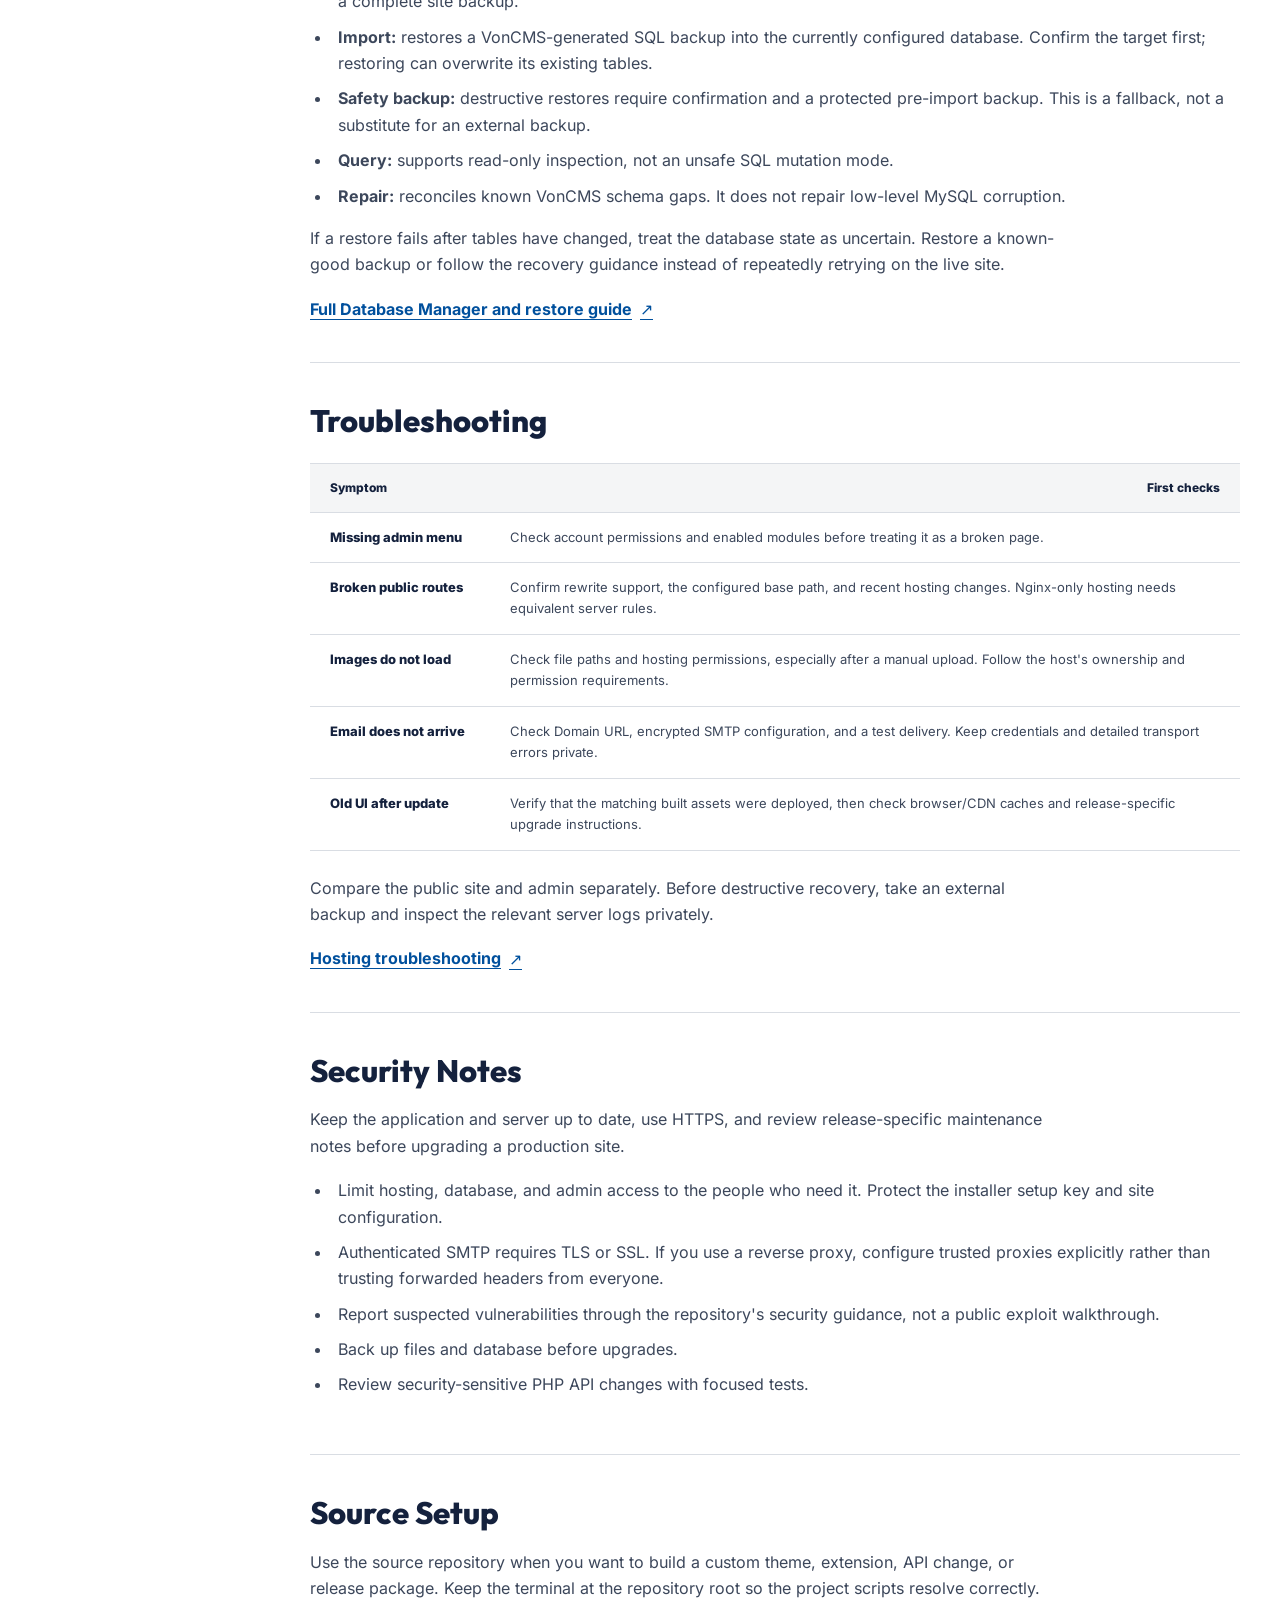
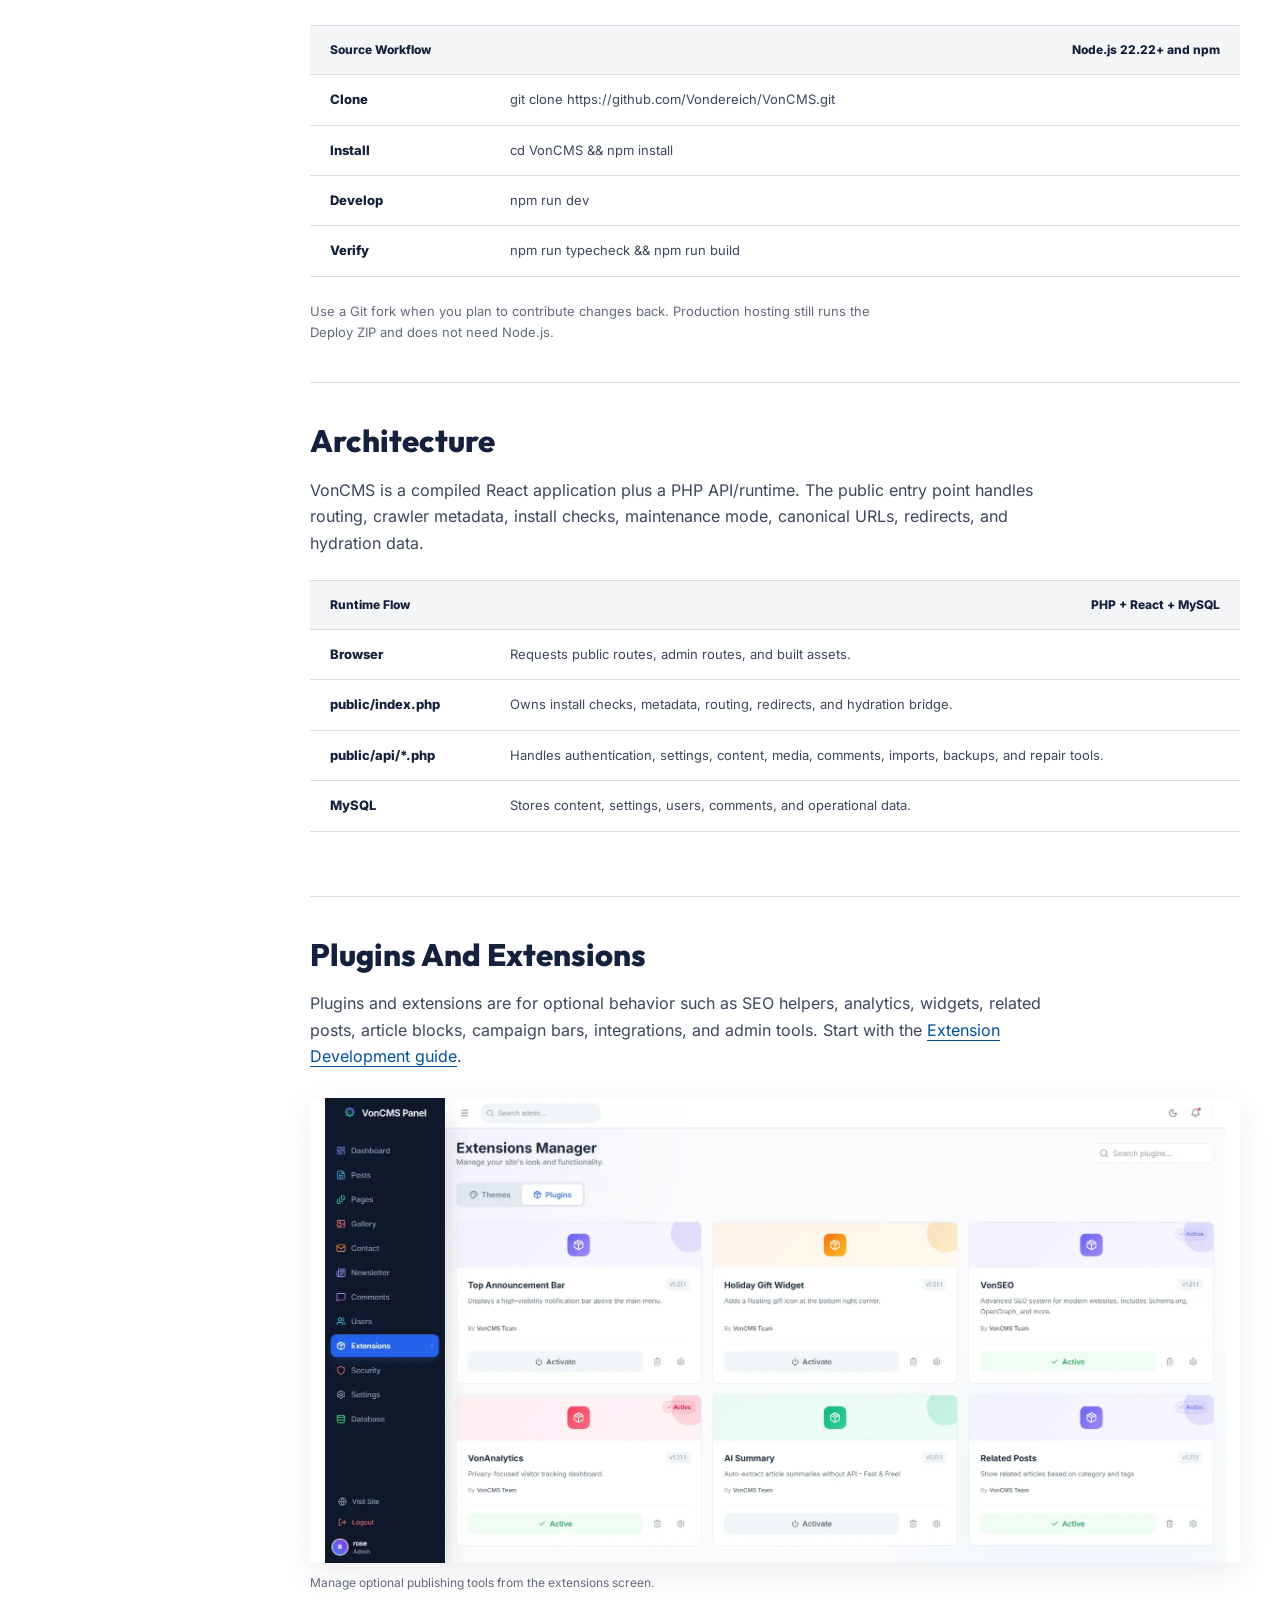
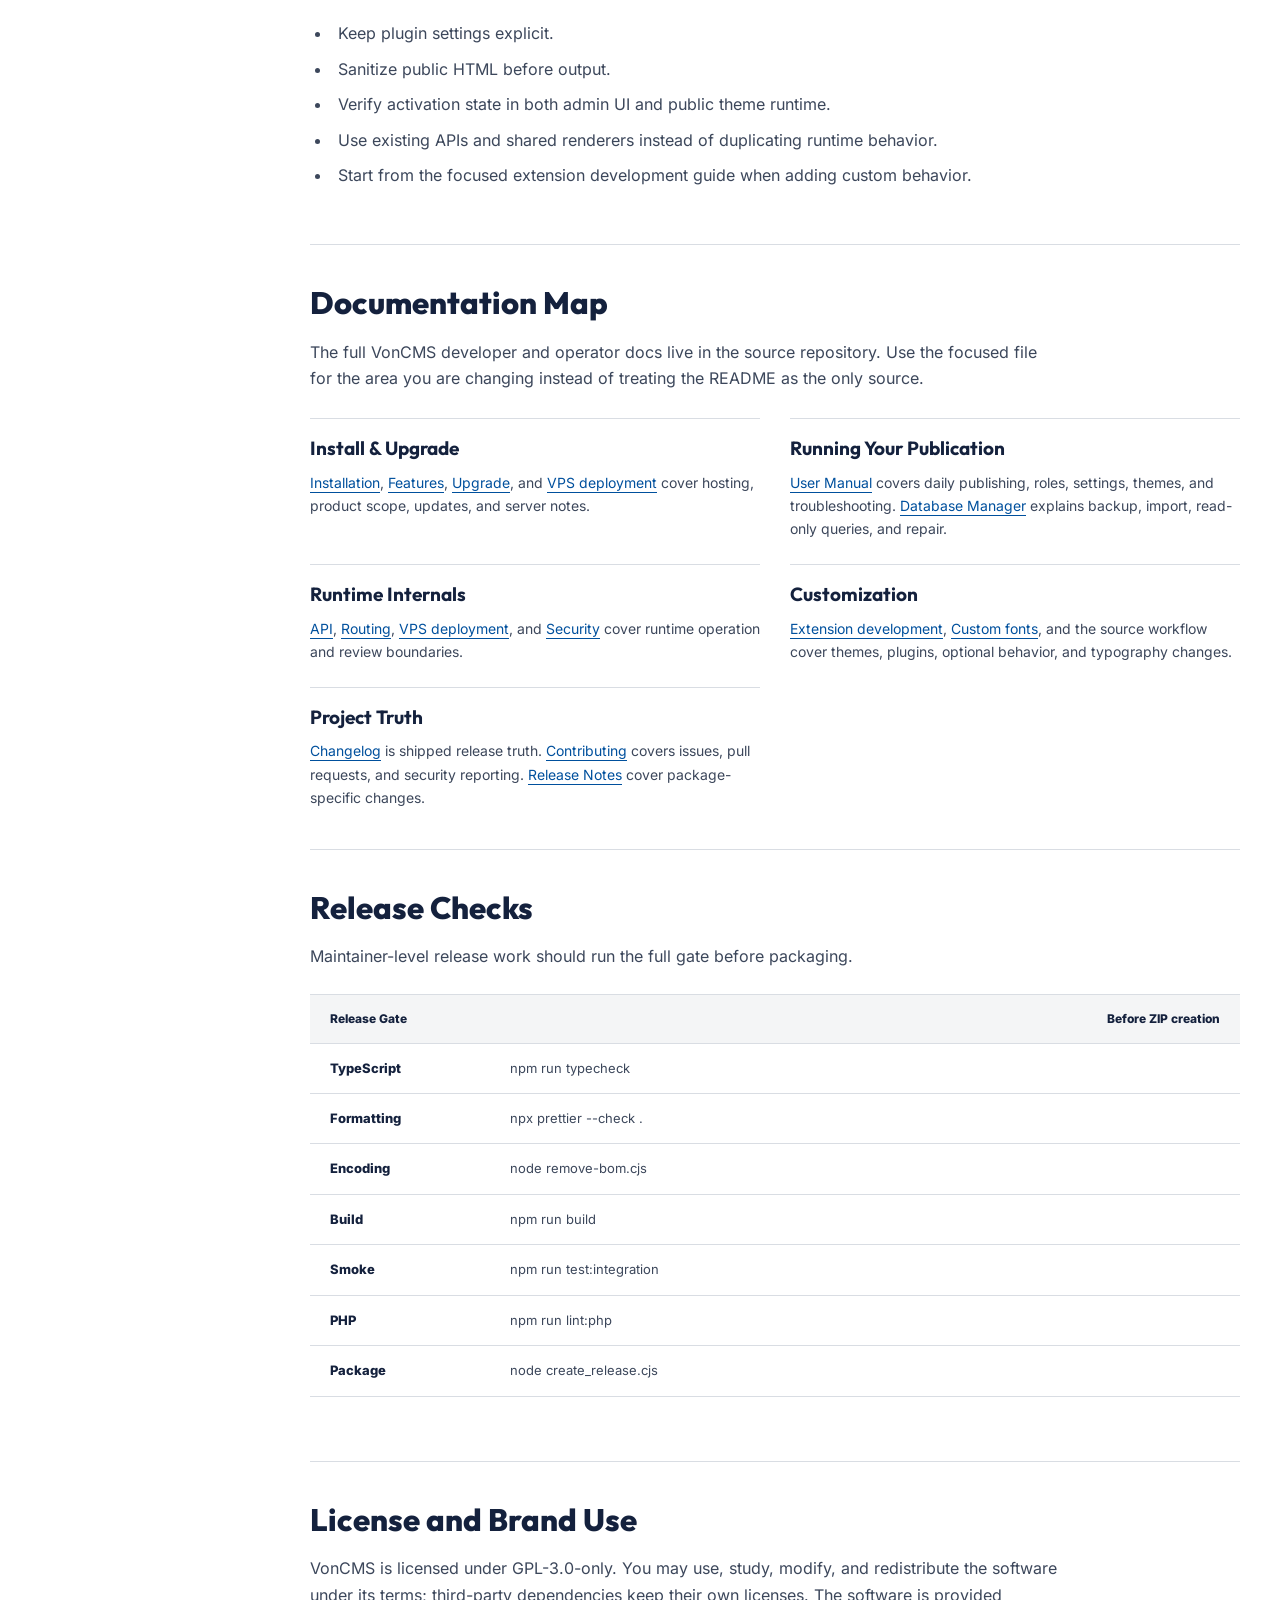
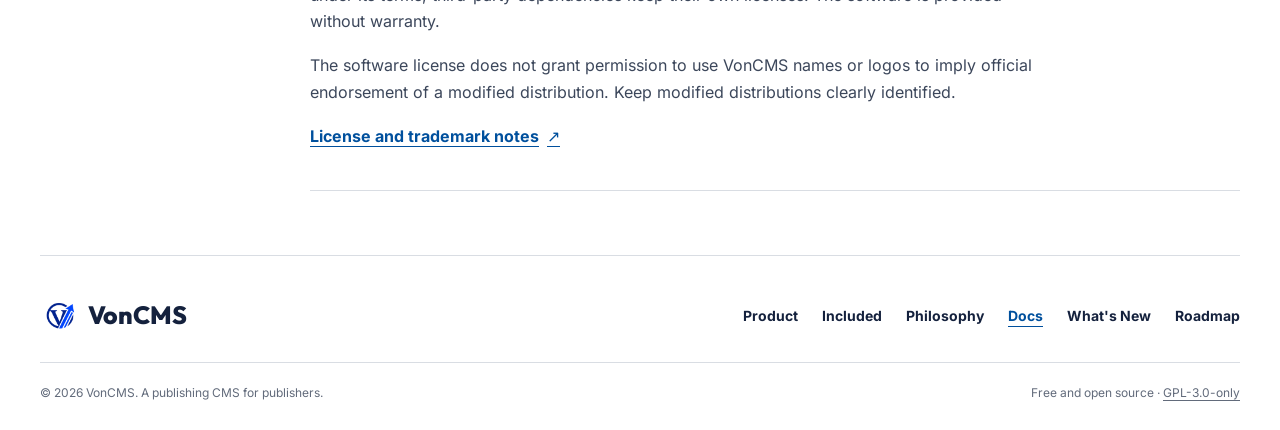
==== commit 345137ef: "Align landing docs and roadmap with released VonCMS 1.28.0" ====
--- a/docs.html
+++ b/docs.html
@@ -101,7 +101,7 @@
       A practical guide to running a self-hosted publishing CMS for your news website or blog. Start with the Deploy ZIP; use the source repository when you need a custom build.
     </p>
     <div class="guide-links"><a class="btn-primary" href="#install">Install a site</a><a class="btn-secondary" href="#workflow">Manage publishing</a><a class="btn-secondary" href="#source">Develop from source</a></div>
-    <p class="page-note">This guide summarizes the official repository docs. For changes tied to a specific version, use the published <a href="whats-new.html">release notes</a>.</p>
+    <p class="page-note">Updated for the released v1.28.0 BluePrint baseline. The active source repo is developing v1.28.1; unreleased features are listed on the <a href="roadmap.html">roadmap</a>, not as available tools here.</p>
   </div>
 </header>
 
@@ -123,9 +123,11 @@
       <div class="sidebar-label">Product</div>
       <ul class="sidebar-links">
         <li><a href="#workflow">Editorial Workflow</a></li>
+        <li><a href="#calendar">Editorial Calendar</a></li>
         <li><a href="#media">Media &amp; Import</a></li>
         <li><a href="#seo">SEO &amp; Discovery</a></li>
         <li><a href="#engagement">Audience &amp; Analytics</a></li>
+        <li><a href="#analytics">VonAnalytics Modes</a></li>
         <li><a href="#included">Included Systems</a></li>
         <li><a href="#themes">Themes</a></li>
         <li><a href="#appearance">Admin Appearance</a></li>
@@ -164,7 +166,7 @@
       <div class="grid">
         <div class="card">
           <h3>PHP</h3>
-          <p>PHP 8.2 or newer for the runtime and API layer.</p>
+          <p>PHP 8.2 minimum; PHP 8.3 or newer recommended. Use a security-patched hosting build. Updating VonCMS does not update PHP.</p>
         </div>
         <div class="card">
           <h3>Database</h3>
@@ -179,6 +181,7 @@
           <p>Node.js 22.22 or newer and npm are only needed when building or modifying the source.</p>
         </div>
       </div>
+      <p class="small-note">Enable PHP DOM for installation and content saves. Optional encrypted Gemini credentials require OpenSSL with AES-256-GCM; WordPress Bridge has additional XML/cURL requirements. Check the full installation guide before choosing a host.</p>
     </section>
 
     <section id="install">
@@ -249,6 +252,18 @@
       <p><a class="text-link" href="https://github.com/Vondereich/VonCMS/blob/main/docs/MANUAL.md">Official Writer and staff review instructions</a></p>
     </section>
 
+    <section id="calendar">
+      <h2>Editorial Calendar</h2>
+      <p>Open <strong>Content &gt; Calendar</strong> as an Admin or Moderator to review publication dates alongside your team's private events. Writers, Members, and guests do not have Calendar access.</p>
+      <ul>
+        <li>Switch between Month and Agenda views, with date, type, and content-author filters. Phone and tablet layouts use a details drawer.</li>
+        <li>Create and manage internal events with plain-text notes and all-day dates. New events use today or a future date in the site's timezone.</li>
+        <li>Review existing Post/Page publication entries without changing their status or schedule. Opening an editor still requires the account's existing edit permission.</li>
+      </ul>
+      <p class="small-note">Existing sites need Primary Admin Database &gt; Schema Repair to enable Calendar storage; opening Calendar does not create tables. This release has no public calendar, recurring events, reminder delivery, or external calendar sync.</p>
+      <p><a class="text-link" href="https://github.com/Vondereich/VonCMS/blob/v.1.28.0/docs/MANUAL.md#editorial-calendar">Released Calendar instructions</a></p>
+    </section>
+
     <section id="included">
       <h2>Included Systems</h2>
       <p>VonCMS ships the core publishing surface as baseline product behavior.</p>
@@ -259,7 +274,7 @@
         </div>
         <div class="card">
           <h3>Admin</h3>
-          <p>Dashboard, settings, users, role boundaries, comments moderation, contact forms, newsletter tools, analytics, database utilities, audit logs, and repair tools.</p>
+          <p>Dashboard, grouped navigation, Editorial Calendar, settings, users, role boundaries, comments moderation, contact forms, newsletter tools, analytics, database utilities, audit logs, and repair tools.</p>
         </div>
         <div class="card">
           <h3>Public Site</h3>
@@ -277,6 +292,7 @@
       <p>Use Gallery for featured images and reusable article media. The media tools support WebP processing, responsive variants, thumbnail regeneration, and syncing files placed in the uploads directory through your hosting tools.</p>
       <ol>
         <li>For a WordPress migration, export your content as WordPress XML and test the import on a staging installation.</li>
+        <li>Check supported excerpts, tags, SEO descriptions, internal links, and redirects. Password-protected items become Drafts with a warning, not public articles.</li>
         <li>Review imported articles, categories, images, embeds, and public links. Keep the original site and export until those checks pass.</li>
         <li>Plan redirects before changing domains or public URLs. WordPress themes and plugins are not VonCMS extensions.</li>
       </ol>
@@ -303,11 +319,19 @@
       <div class="grid">
         <div class="card"><h3>Comments and subscribers</h3><p>Moderate comments and replies, manage newsletter subscribers, and export subscriber lists. Use the enabled widgets and modules that suit your publication.</p></div>
         <div class="card"><h3>Contact forms and ads</h3><p>Configure contact forms and delivery settings, then test a real submission. Verify ad and widget placements on desktop and mobile after changing a theme.</p></div>
-        <div class="card"><h3>Optional analytics</h3><p>Native Analytics and Google Analytics handling are consent-aware. Check the configured analytics tools and visitor consent behavior before collecting data.</p></div>
-        <div class="card"><h3>Optional AI writing</h3><p>Staff drafting and review tools require a configured external provider. The local AI Summary extension is a separate feature that does not call an external API.</p></div>
+        <div class="card"><h3>Optional analytics</h3><p>VonAnalytics offers default Strict measurement or optional Balanced browser-based measurement. Plugin and consent settings govern collection; Google Analytics is configured separately.</p></div>
+        <div class="card"><h3>Optional AI writing</h3><p>Authorized staff can use the configured shared Gemini key, stored encrypted with masked Settings responses. The local AI Summary extension is separate and needs no external provider.</p></div>
       </div>
       <p class="small-note">Authenticated SMTP requires encrypted TLS or SSL transport. Confirm your provider details and test delivery before relying on contact or account emails.</p>
       <p><a class="text-link" href="https://github.com/Vondereich/VonCMS/blob/main/docs/MANUAL.md#settings">Settings and audience tools</a></p>
+    </section>
+
+    <section id="analytics">
+      <h2>VonAnalytics: Strict and Balanced</h2>
+      <p>As Primary Admin, open <strong>Extensions &gt; Plugins &gt; VonAnalytics &gt; Settings</strong>. Strict uses an IP-based 30-minute recorded-visit window. Optional Balanced distinguishes browsers behind a shared IP using a first-party identifier retained for 30 days, with a new session after 30 minutes of inactivity.</p>
+      <p>Run Schema Repair before enabling Balanced on an existing site. Reports keep the modes separate, and collection does not reconstruct earlier browser history. Daily unique counts must not be added to obtain period-wide uniques; neither mode measures verified people. Cookie blocking, consent, and admission limits can reduce recorded visits.</p>
+      <p class="small-note">Hybrid collection is in development for v1.28.1, not part of the released v1.28.0 package. Personal staff AI key storage is also not included in v1.28.0.</p>
+      <p><a class="text-link" href="https://github.com/Vondereich/VonCMS/blob/v.1.28.0/docs/UPGRADE.md#v1280-analytics-and-account-links">Released analytics storage and upgrade notes</a></p>
     </section>
 
     <section id="themes">
@@ -352,12 +376,15 @@
       <p>Back up the database and site files before every upgrade. Use the Deploy ZIP for a normal production replacement, and preserve site-owned files and directories during the process.</p>
       <p>For supported installs, the dashboard updater is under <strong>Settings &gt; System</strong>. For manual replacement, follow the matching package's guide and keep the live <code>von_config.php</code>, uploads, backups, and host-managed routing rules. Do not replace the working configuration with a sample.</p>
       <ol>
-        <li>Review the current <a href="https://github.com/Vondereich/VonCMS/blob/main/CHANGELOG.md" rel="noopener noreferrer">changelog</a> and release notes.</li>
-        <li>Back up the database, configuration, uploads, and backups.</li>
+        <li>Read the published release notes and the guide matching your package. The <a href="https://github.com/Vondereich/VonCMS/blob/main/CHANGELOG.md" rel="noopener noreferrer">main-branch changelog</a> can include unreleased work.</li>
+        <li>Back up the database, configuration, and uploads. If using encrypted Gemini credentials, back up <code>data/credential_master.key.php</code> separately from SQL, including after encryption-key rotation.</li>
+        <li>For the first transition from an older updater, follow the release's OTA staging-shield guidance or use a controlled manual Deploy replacement. Run Repair <code>.htaccess</code> when prompted; Nginx-only/OpenLiteSpeed hosts need equivalent server rules.</li>
         <li>Replace the release-managed application files with the new Deploy ZIP.</li>
-        <li>Open the homepage, one post, one page, and <code>/admin</code> after the upgrade. Check Database Status and run Database Repair only if it reports schema drift.</li>
+        <li>For v1.28.0 on an existing site, sign in as Primary Admin and run <strong>Database &gt; Schema Repair</strong> for Calendar and optional Balanced analytics storage. Fresh installs create these structures automatically.</li>
+        <li>Check the homepage, one post, one page, Dashboard, Calendar, and a saved draft after updating. Existing articles and media are not rewritten or moved in bulk.</li>
         <li>Follow the focused <a href="https://github.com/Vondereich/VonCMS/blob/main/docs/UPGRADE.md" rel="noopener noreferrer">Upgrade guide</a> for version-specific notes.</li>
       </ol>
+      <p><a class="text-link" href="https://github.com/Vondereich/VonCMS/blob/v.1.28.0/docs/UPGRADE.md">v1.28.0 upgrade and recovery instructions</a></p>
     </section>
 
     <section id="database">
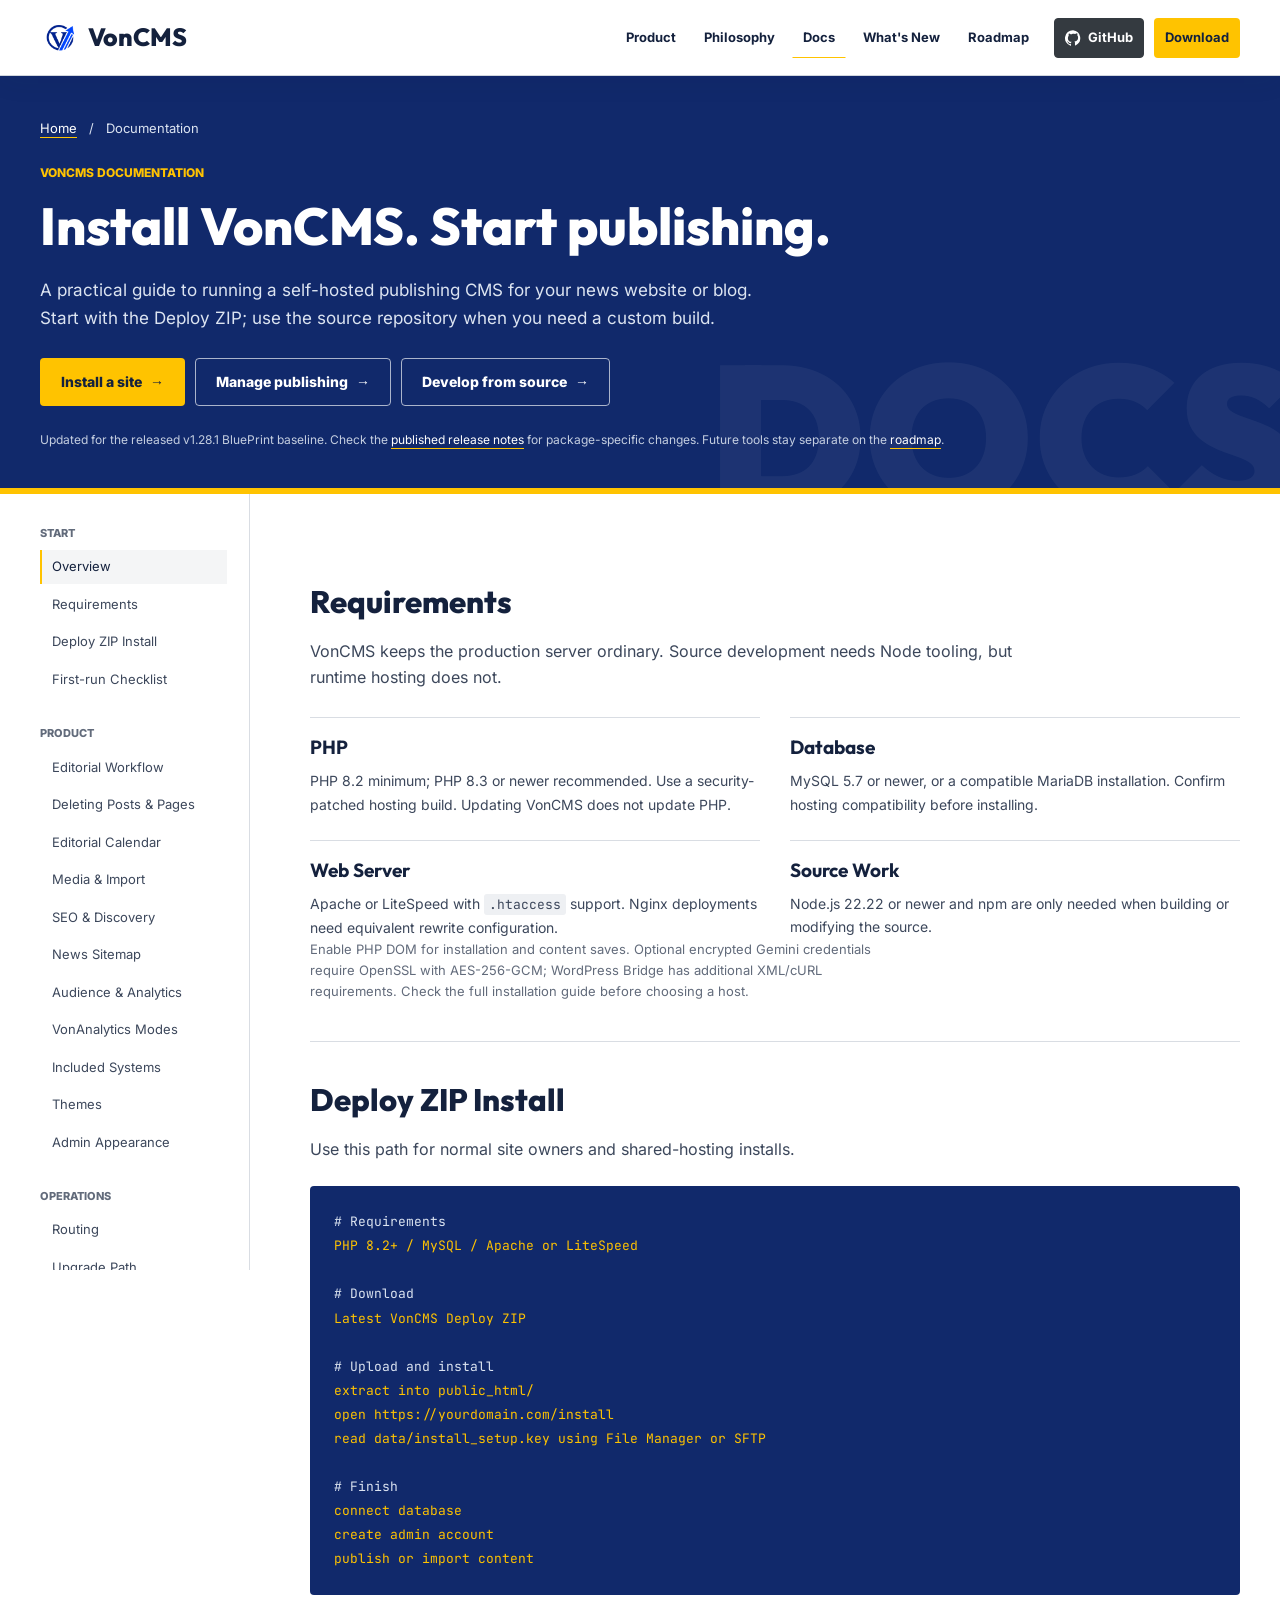
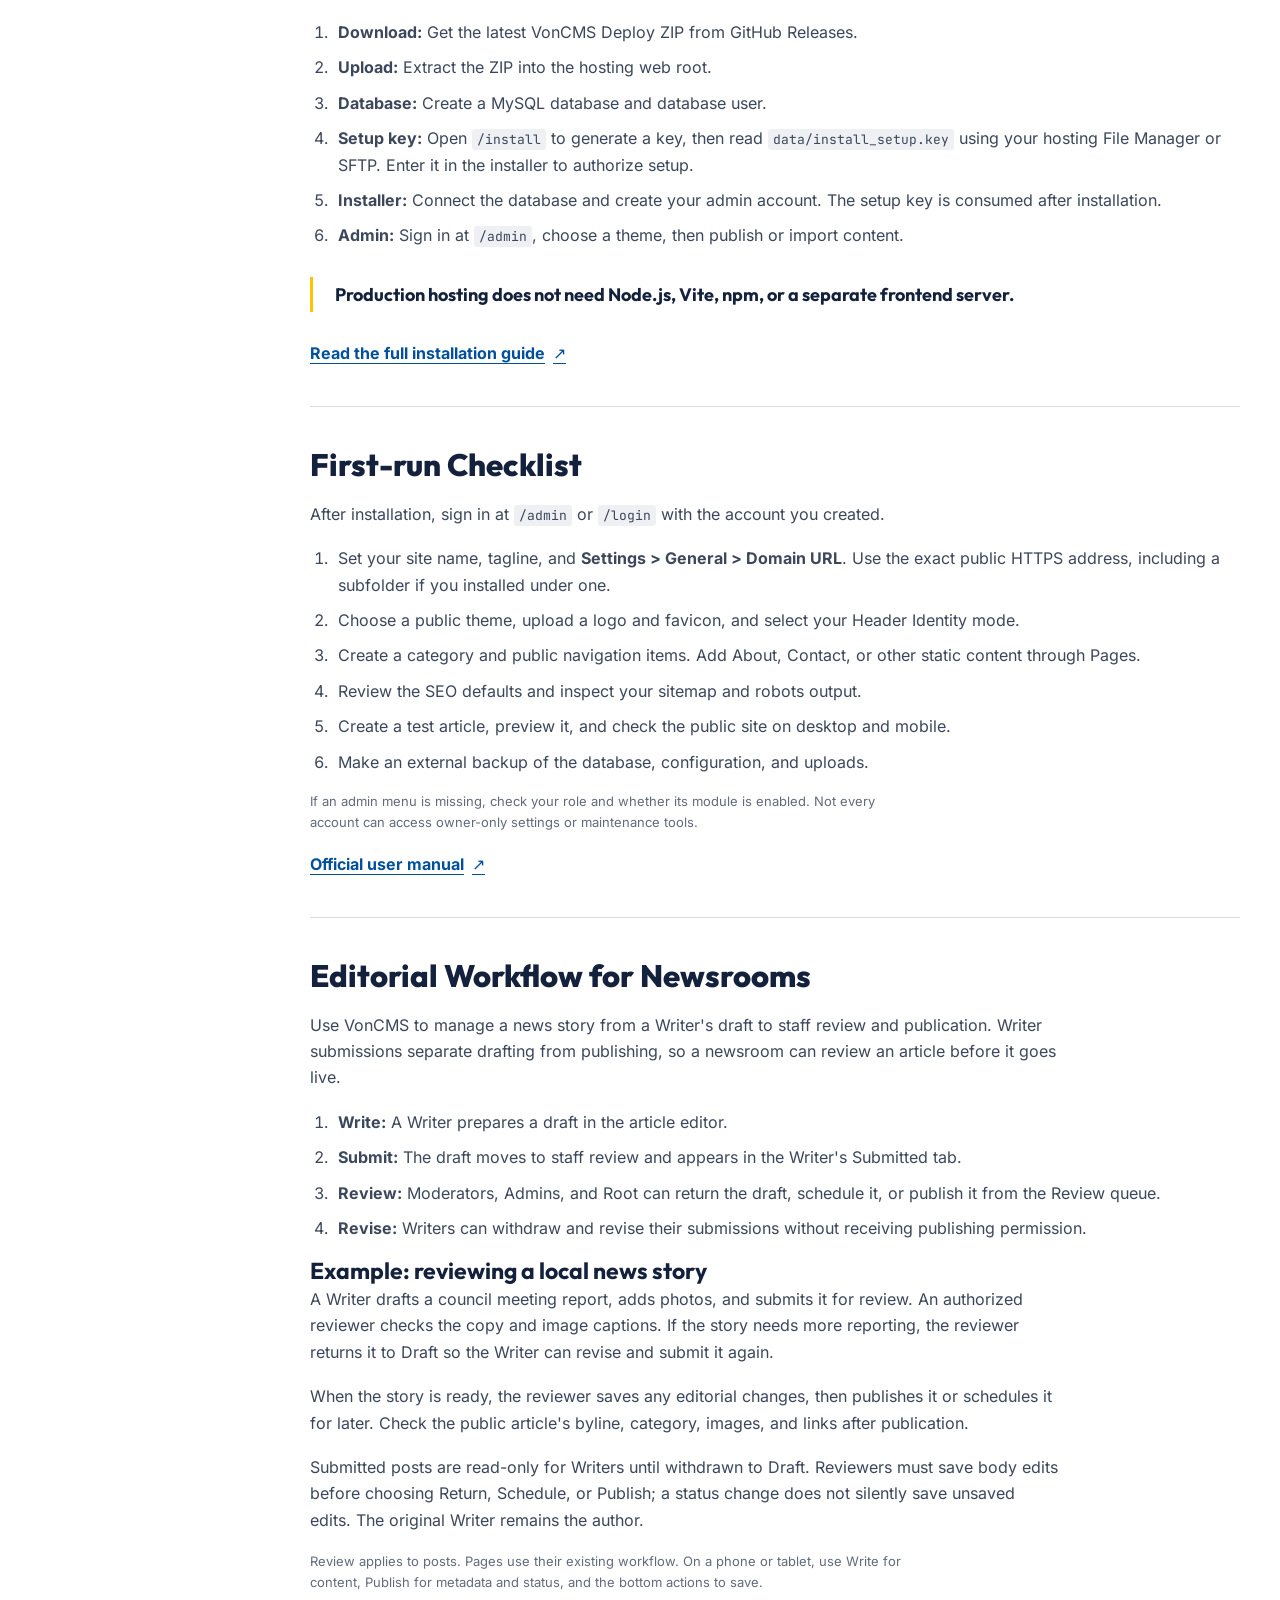
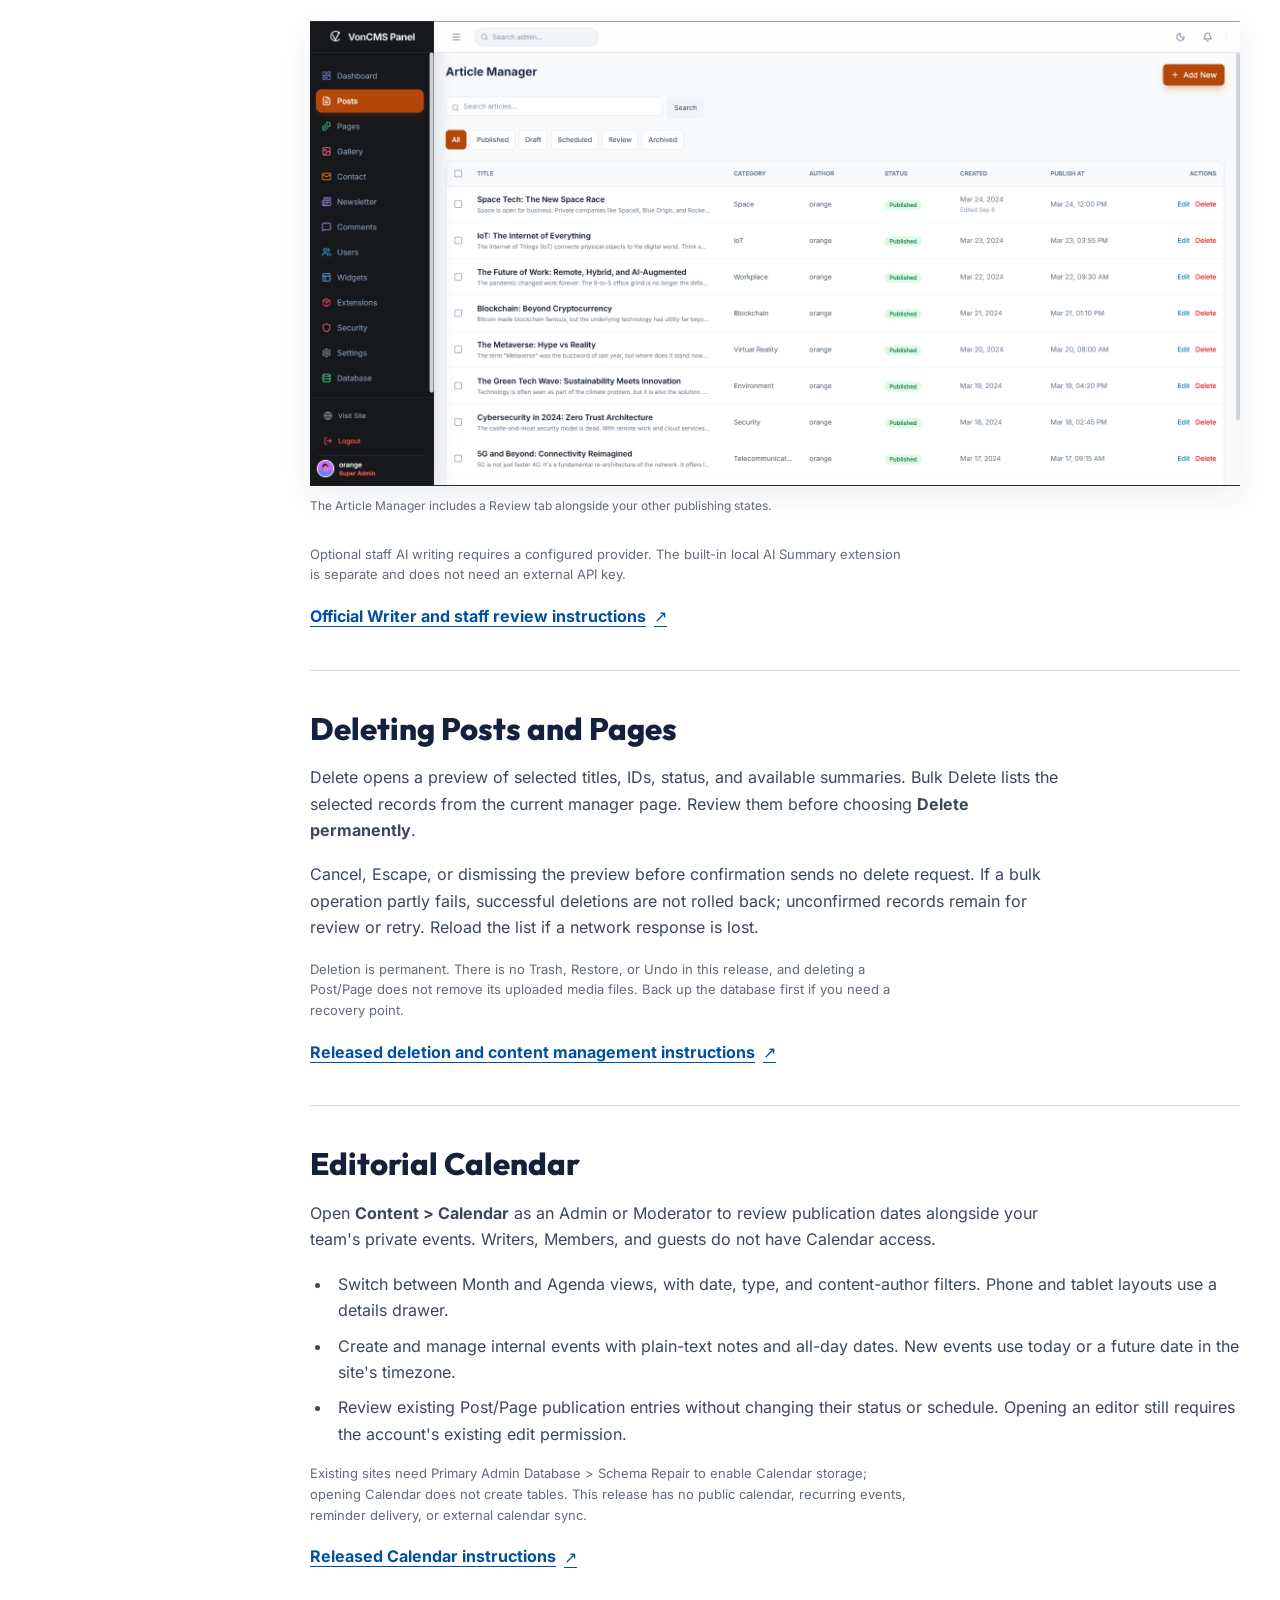
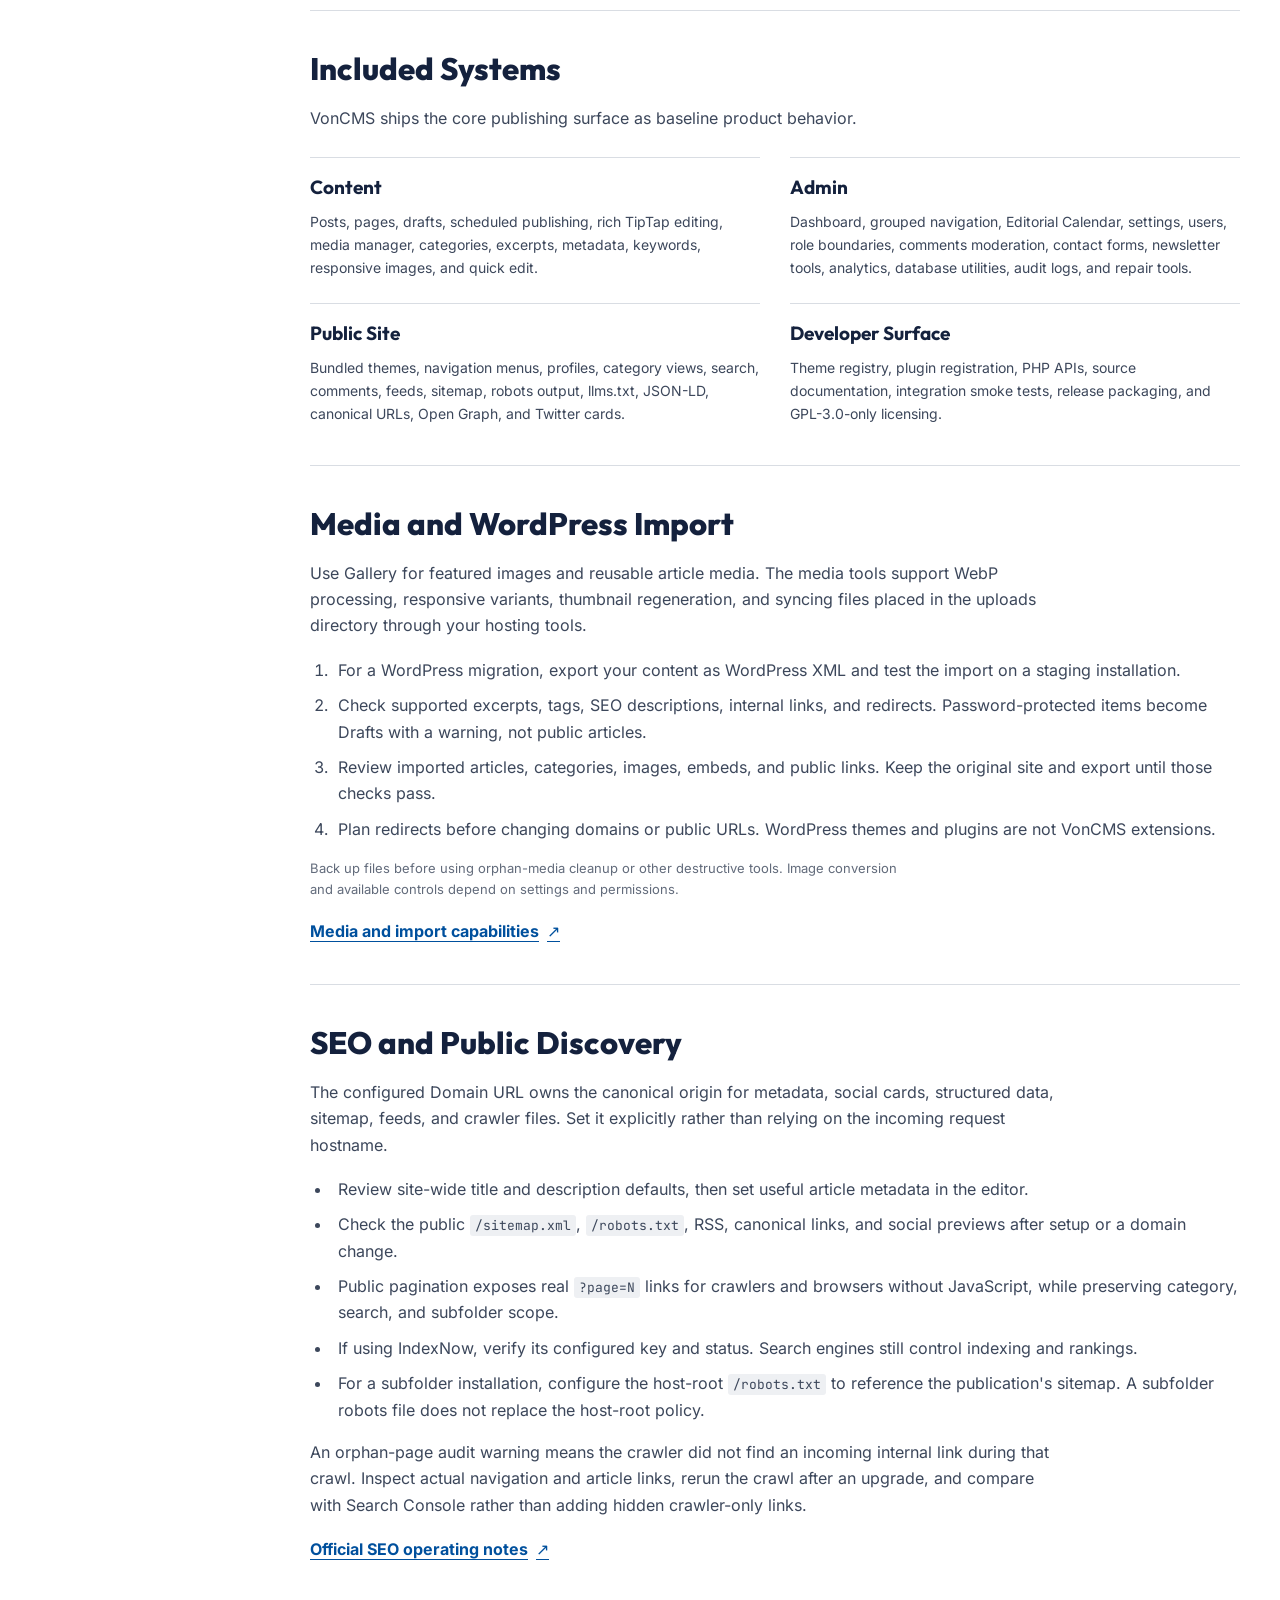
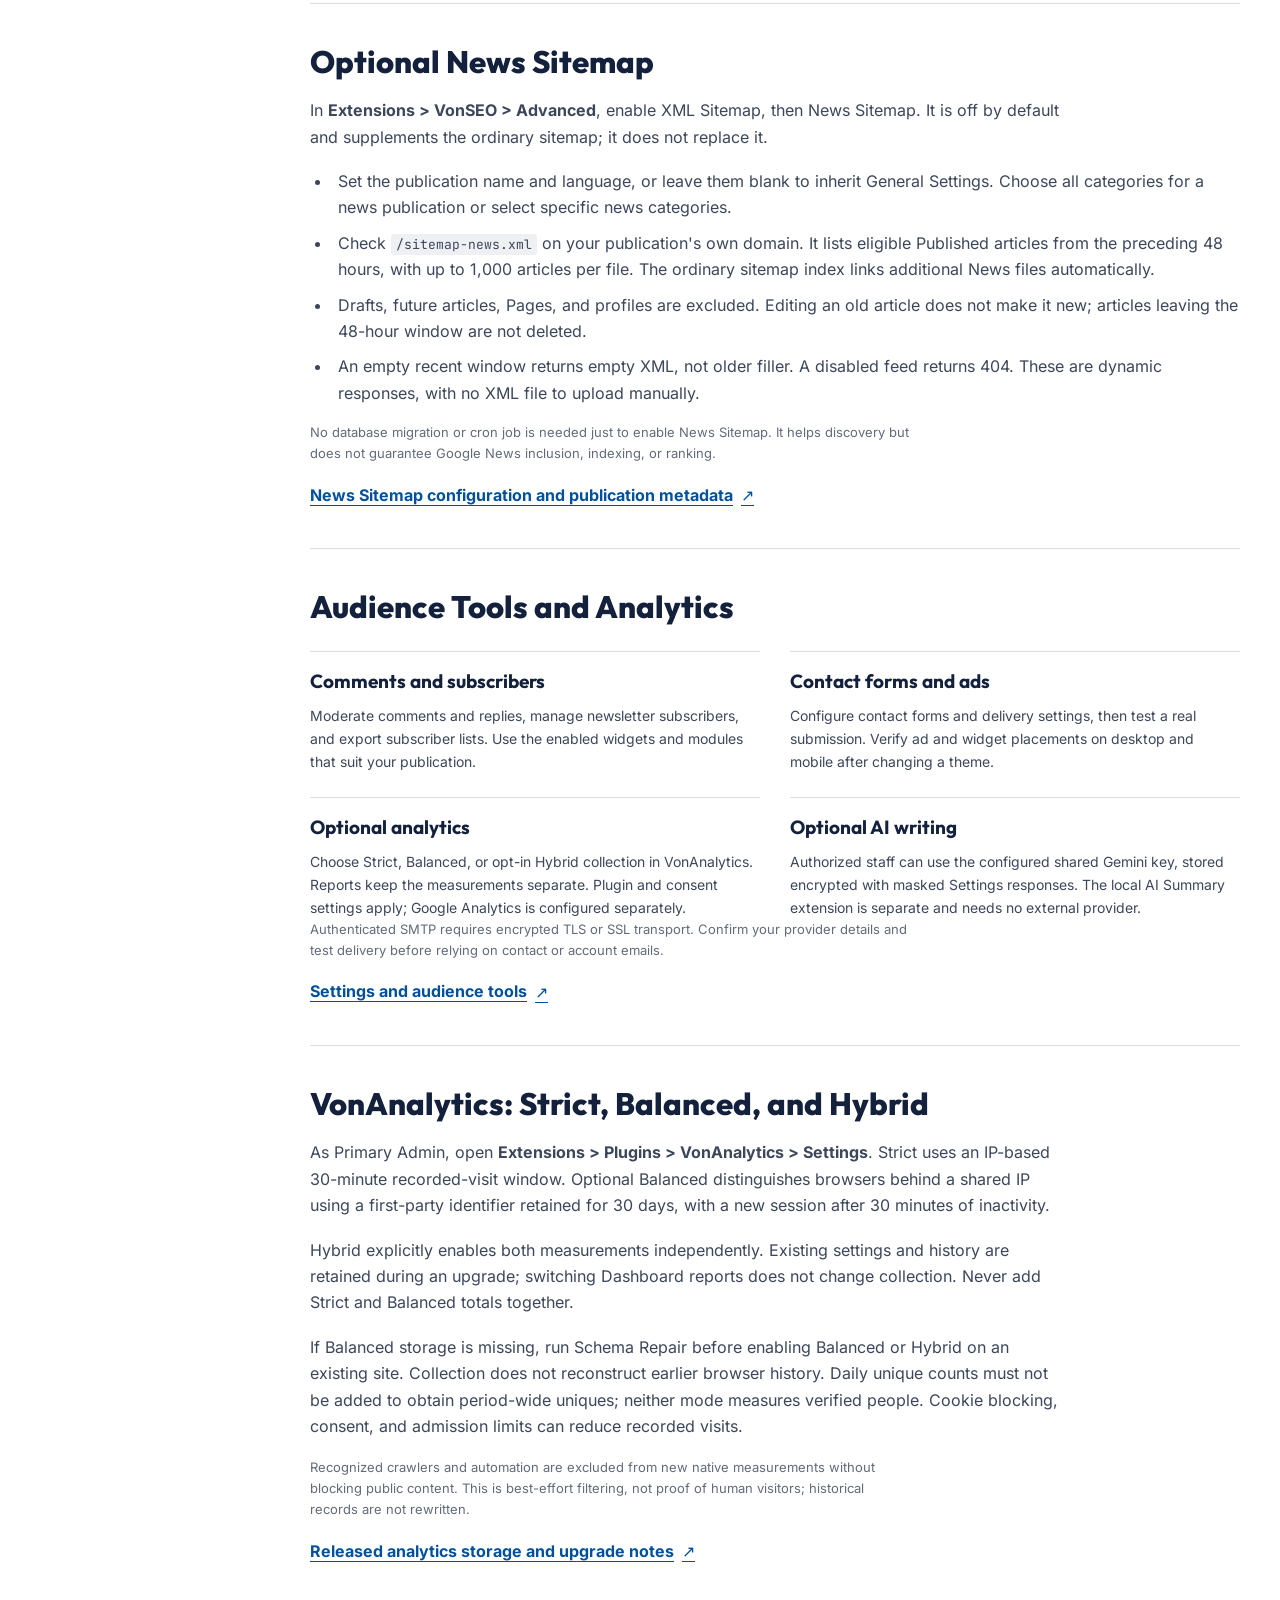
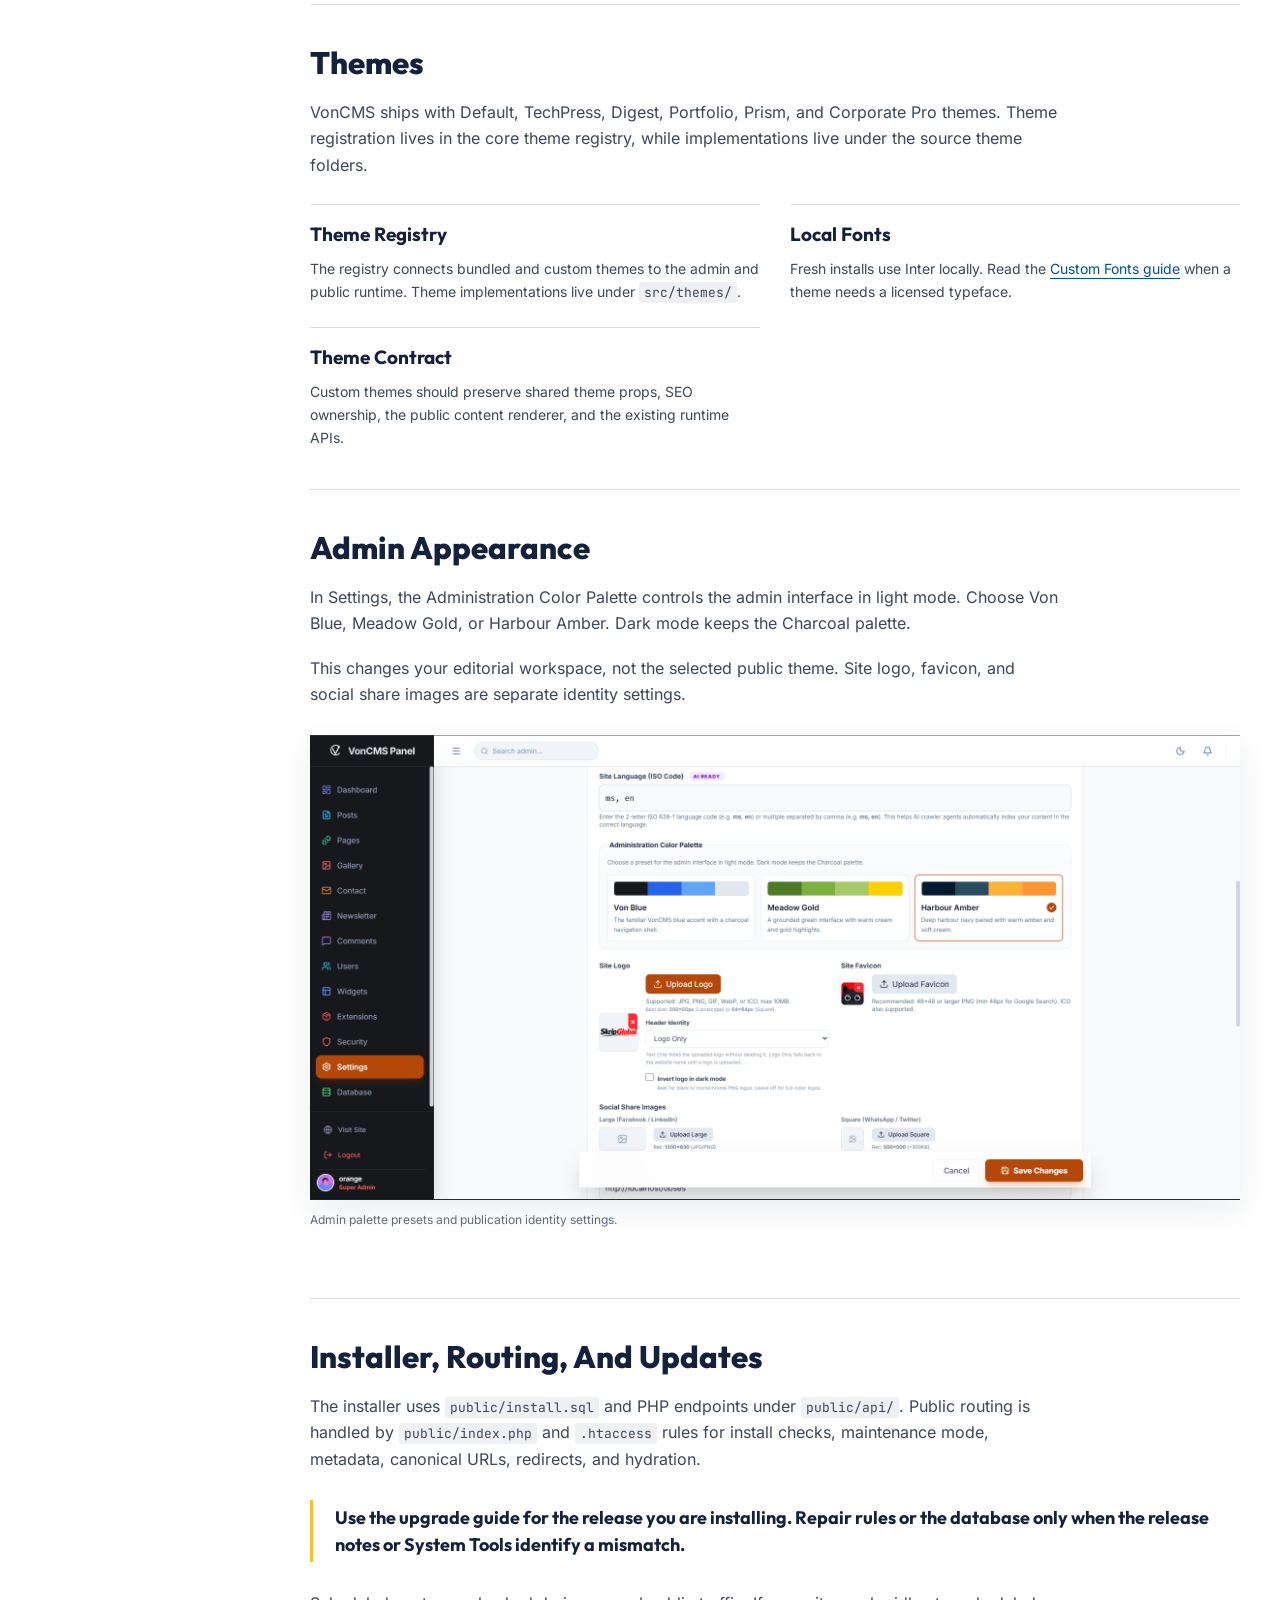
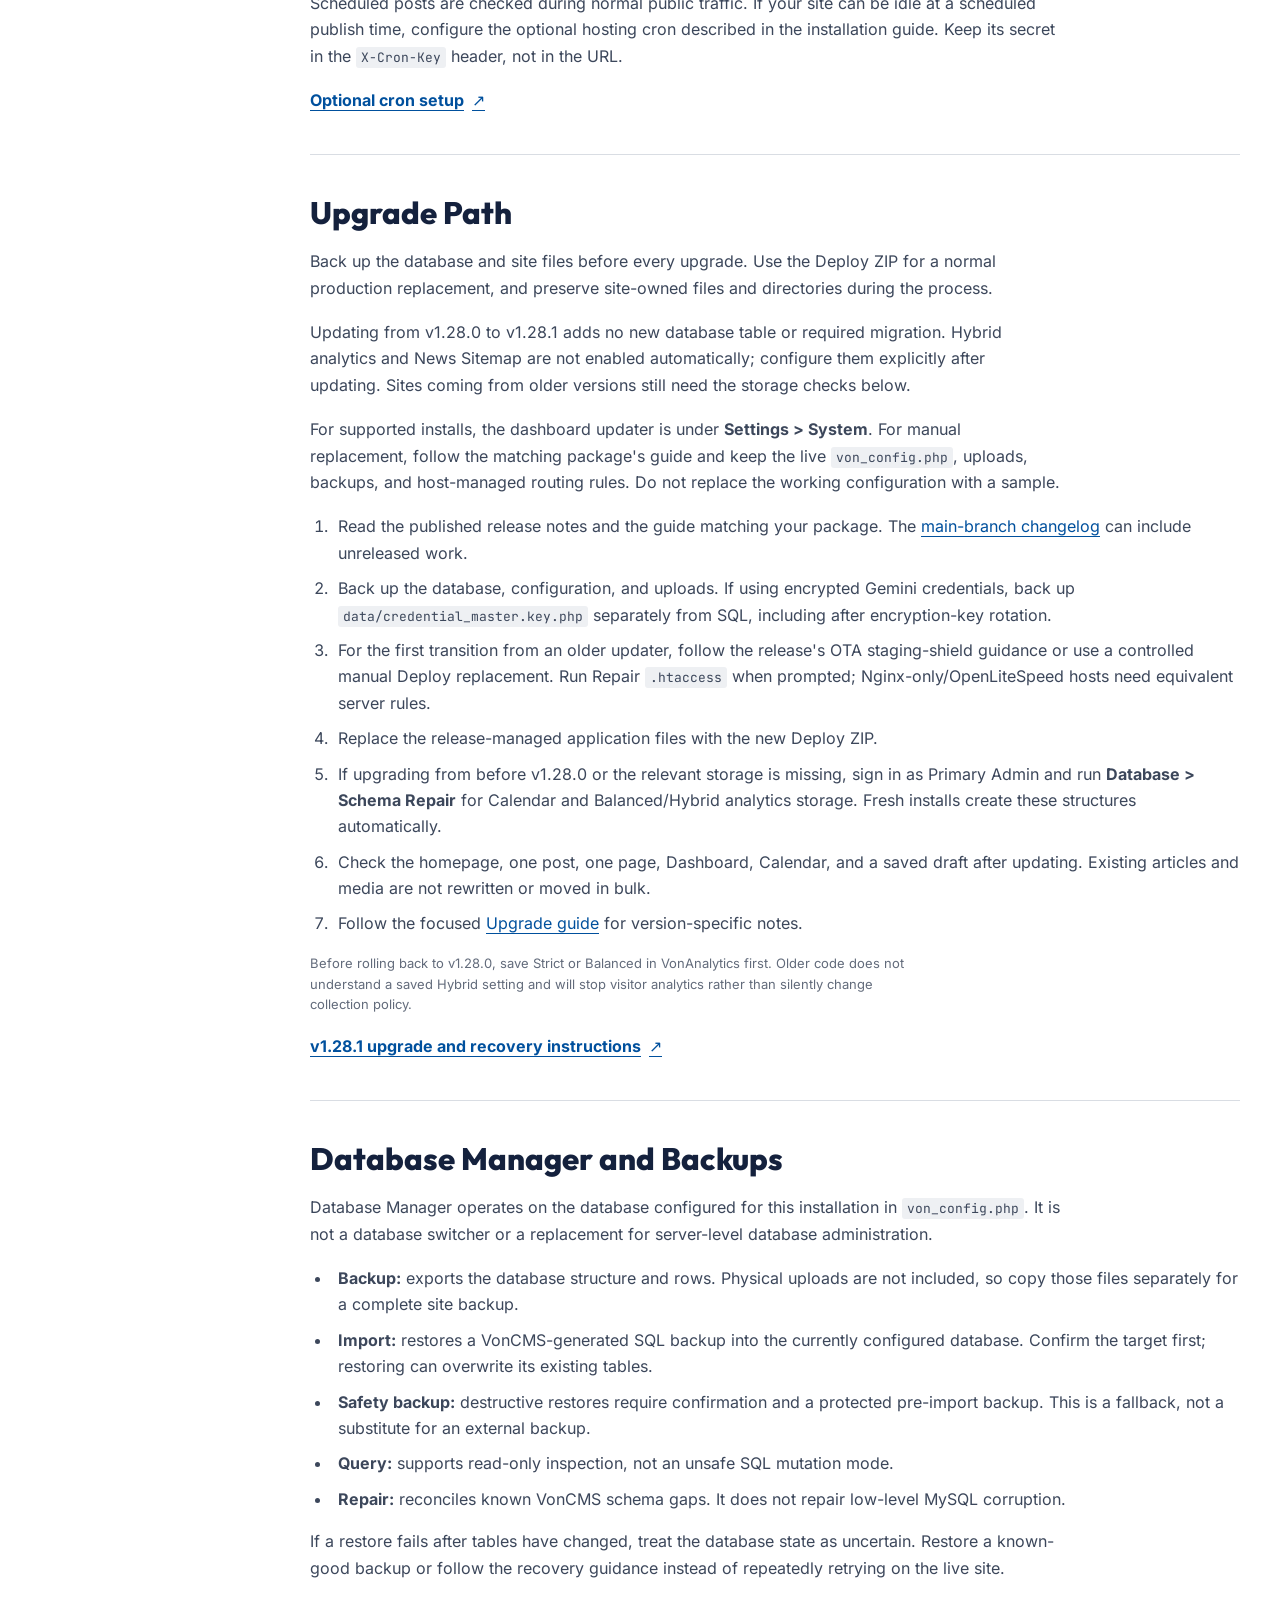
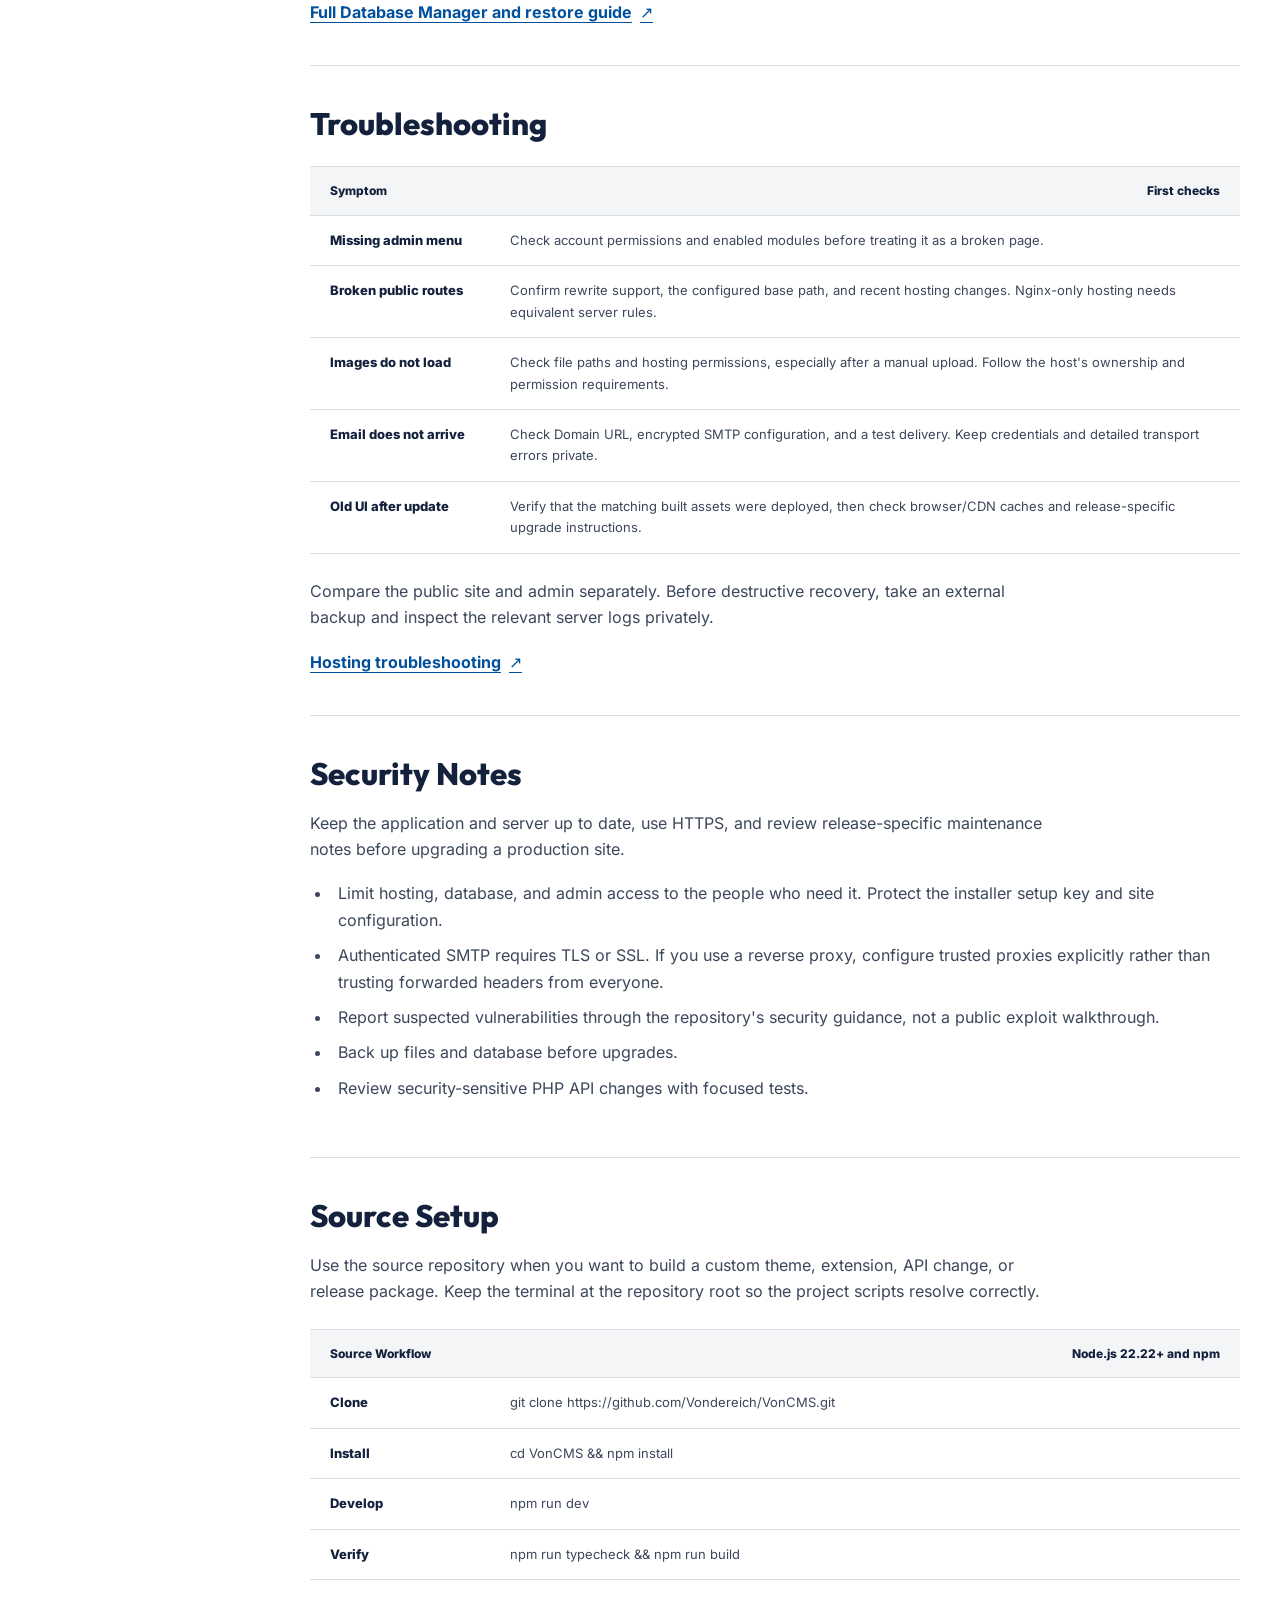
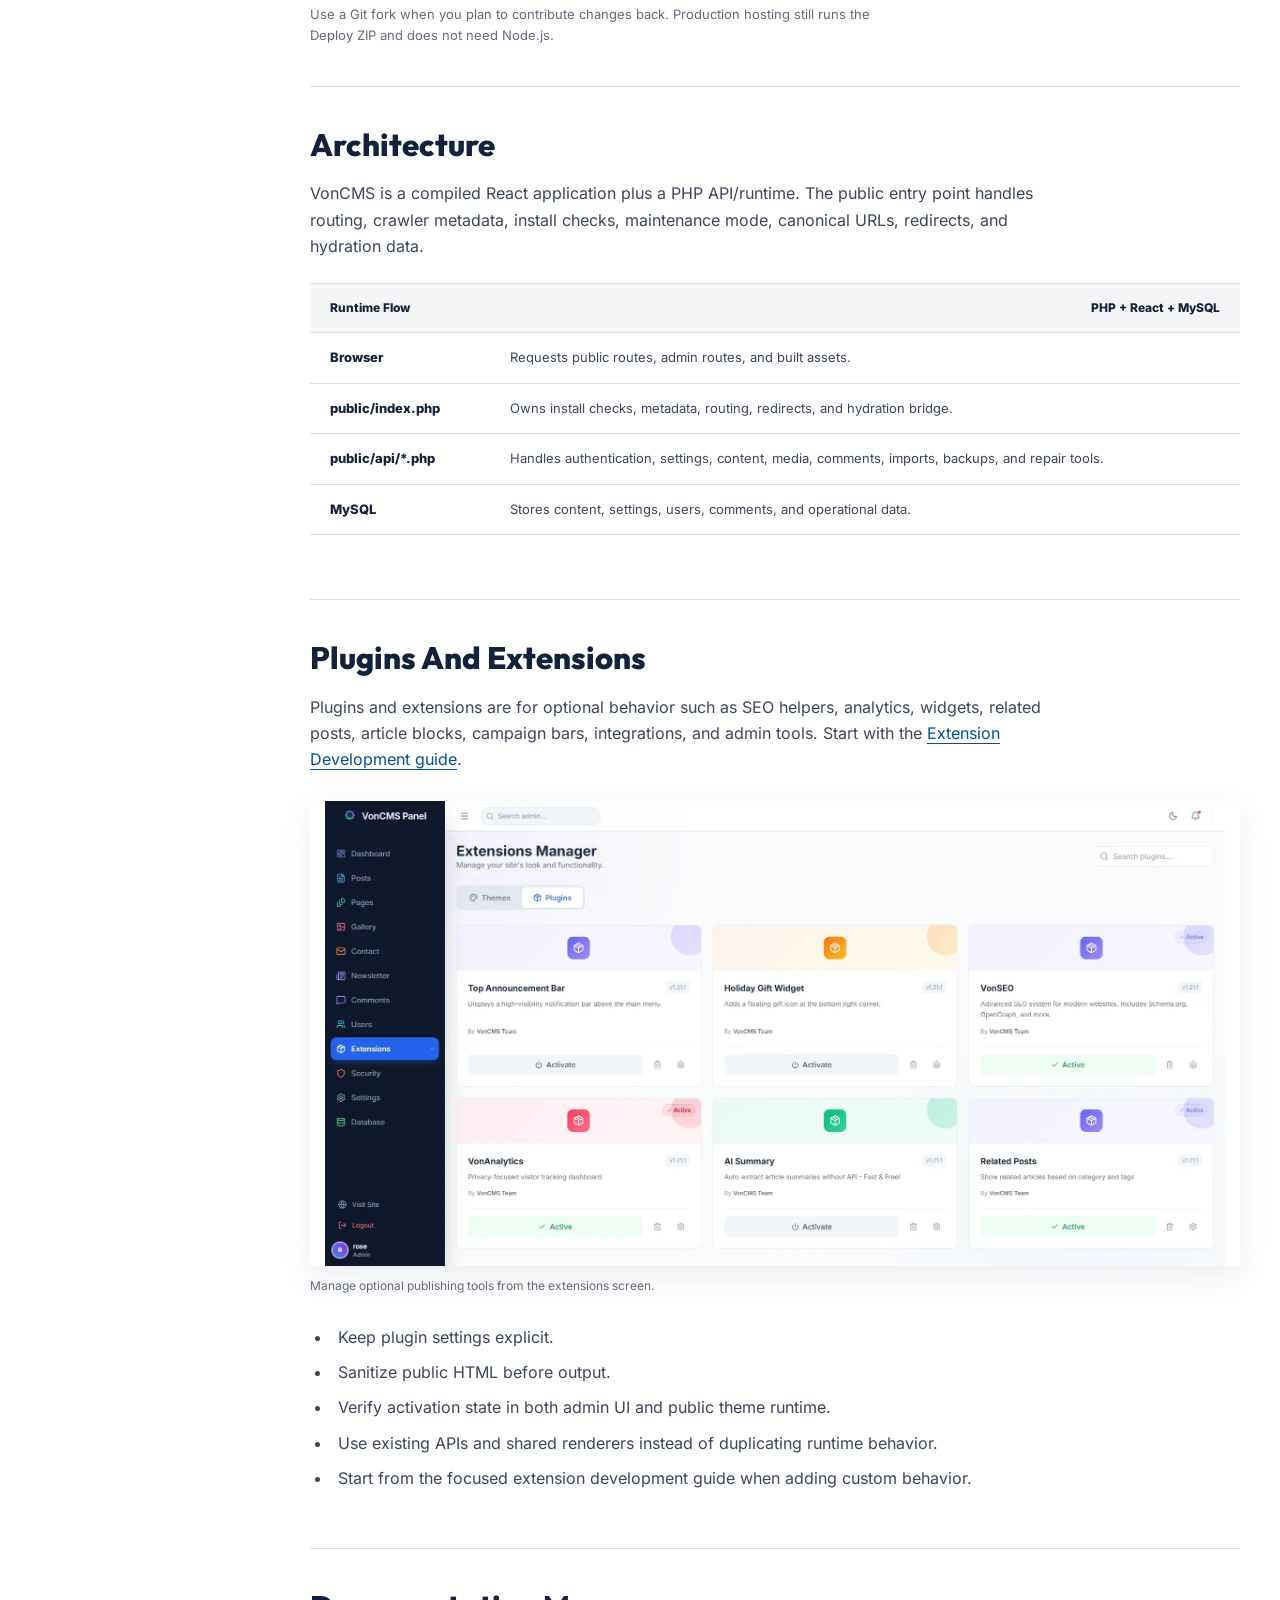
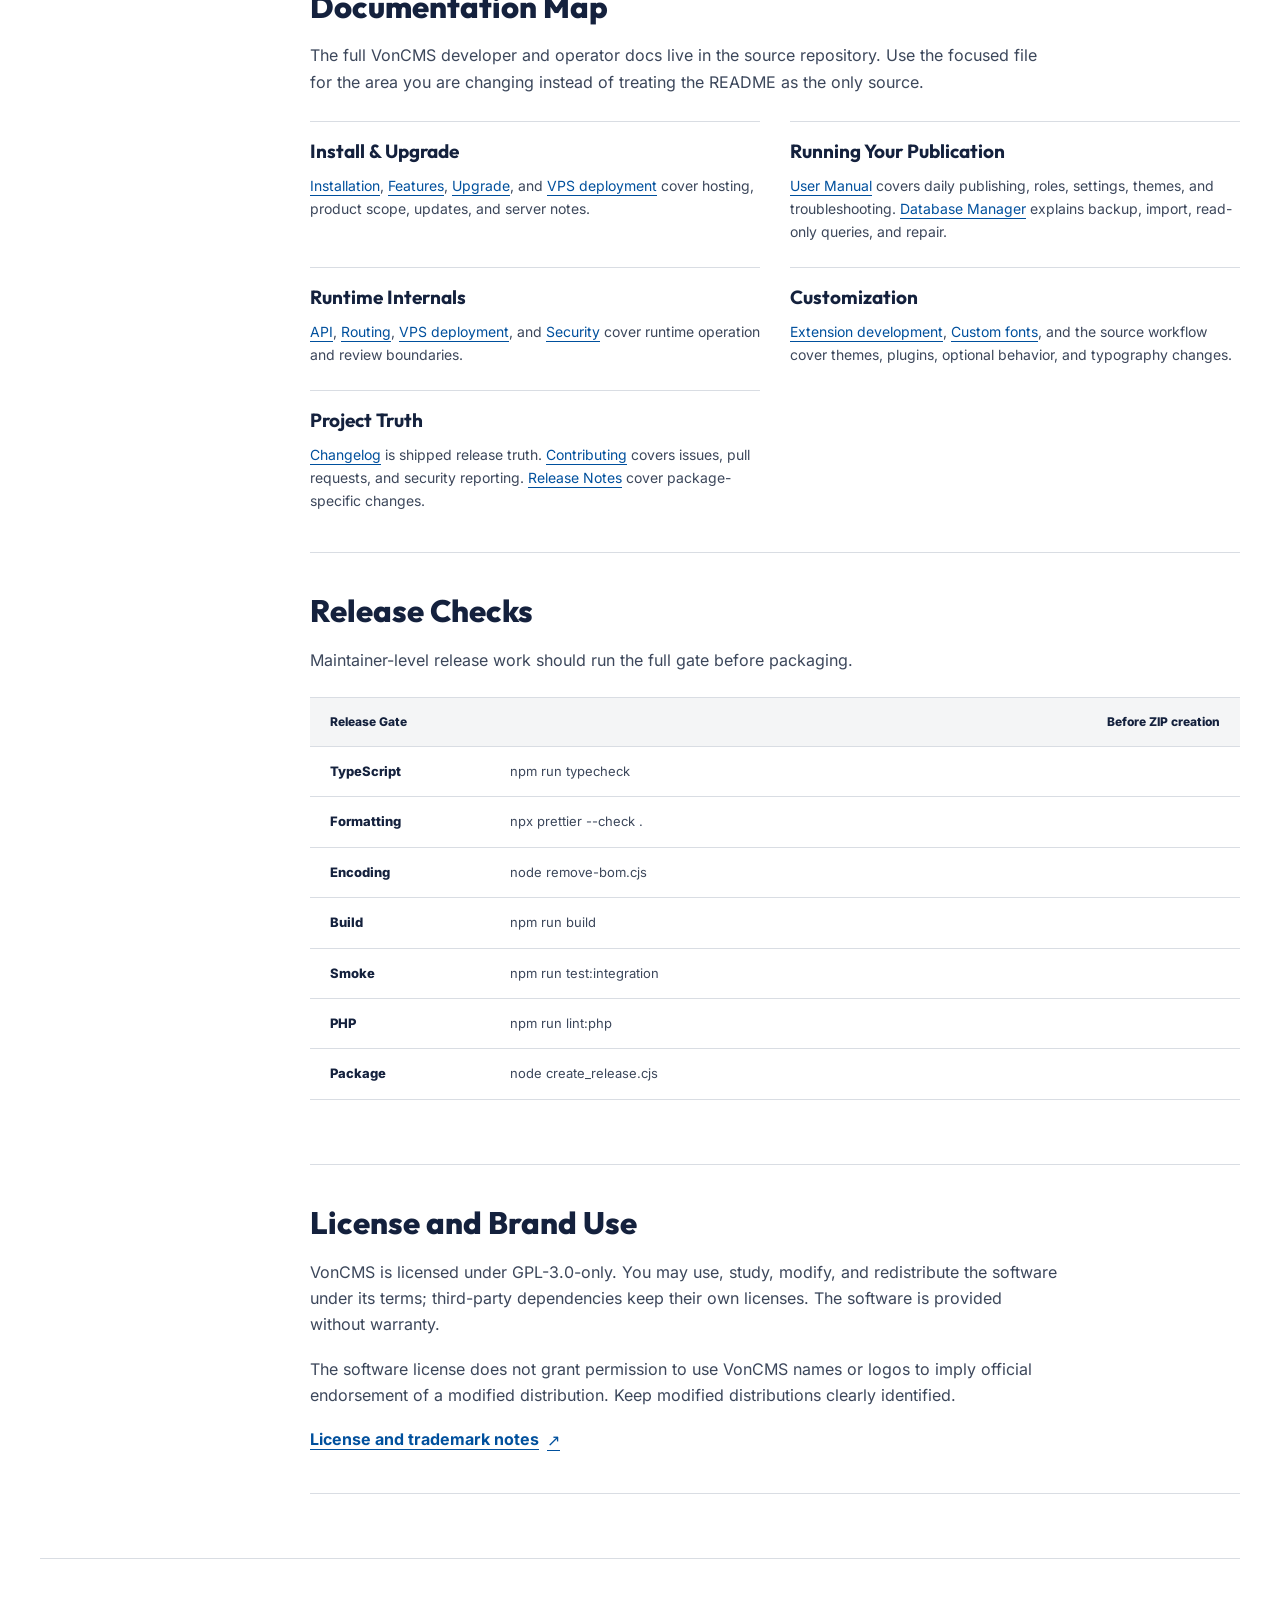
==== commit 073d2451: "Update site for VonCMS 1.28.1 publishing tools and release" ====
--- a/docs.html
+++ b/docs.html
@@ -101,7 +101,7 @@
       A practical guide to running a self-hosted publishing CMS for your news website or blog. Start with the Deploy ZIP; use the source repository when you need a custom build.
     </p>
     <div class="guide-links"><a class="btn-primary" href="#install">Install a site</a><a class="btn-secondary" href="#workflow">Manage publishing</a><a class="btn-secondary" href="#source">Develop from source</a></div>
-    <p class="page-note">Updated for the released v1.28.0 BluePrint baseline. The active source repo is developing v1.28.1; unreleased features are listed on the <a href="roadmap.html">roadmap</a>, not as available tools here.</p>
+    <p class="page-note">Updated for the released v1.28.1 BluePrint baseline. Check the <a href="whats-new.html">published release notes</a> for package-specific changes. Future tools stay separate on the <a href="roadmap.html">roadmap</a>.</p>
   </div>
 </header>
 
@@ -123,9 +123,11 @@
       <div class="sidebar-label">Product</div>
       <ul class="sidebar-links">
         <li><a href="#workflow">Editorial Workflow</a></li>
+        <li><a href="#deletion">Deleting Posts &amp; Pages</a></li>
         <li><a href="#calendar">Editorial Calendar</a></li>
         <li><a href="#media">Media &amp; Import</a></li>
         <li><a href="#seo">SEO &amp; Discovery</a></li>
+        <li><a href="#news-sitemap">News Sitemap</a></li>
         <li><a href="#engagement">Audience &amp; Analytics</a></li>
         <li><a href="#analytics">VonAnalytics Modes</a></li>
         <li><a href="#included">Included Systems</a></li>
@@ -252,6 +254,14 @@
       <p><a class="text-link" href="https://github.com/Vondereich/VonCMS/blob/main/docs/MANUAL.md">Official Writer and staff review instructions</a></p>
     </section>
 
+    <section id="deletion">
+      <h2>Deleting Posts and Pages</h2>
+      <p>Delete opens a preview of selected titles, IDs, status, and available summaries. Bulk Delete lists the selected records from the current manager page. Review them before choosing <strong>Delete permanently</strong>.</p>
+      <p>Cancel, Escape, or dismissing the preview before confirmation sends no delete request. If a bulk operation partly fails, successful deletions are not rolled back; unconfirmed records remain for review or retry. Reload the list if a network response is lost.</p>
+      <p class="small-note">Deletion is permanent. There is no Trash, Restore, or Undo in this release, and deleting a Post/Page does not remove its uploaded media files. Back up the database first if you need a recovery point.</p>
+      <p><a class="text-link" href="https://github.com/Vondereich/VonCMS/blob/v.1.28.1/docs/MANUAL.md">Released deletion and content management instructions</a></p>
+    </section>
+
     <section id="calendar">
       <h2>Editorial Calendar</h2>
       <p>Open <strong>Content &gt; Calendar</strong> as an Admin or Moderator to review publication dates alongside your team's private events. Writers, Members, and guests do not have Calendar access.</p>
@@ -261,7 +271,7 @@
         <li>Review existing Post/Page publication entries without changing their status or schedule. Opening an editor still requires the account's existing edit permission.</li>
       </ul>
       <p class="small-note">Existing sites need Primary Admin Database &gt; Schema Repair to enable Calendar storage; opening Calendar does not create tables. This release has no public calendar, recurring events, reminder delivery, or external calendar sync.</p>
-      <p><a class="text-link" href="https://github.com/Vondereich/VonCMS/blob/v.1.28.0/docs/MANUAL.md#editorial-calendar">Released Calendar instructions</a></p>
+      <p><a class="text-link" href="https://github.com/Vondereich/VonCMS/blob/v.1.28.1/docs/MANUAL.md#editorial-calendar">Released Calendar instructions</a></p>
     </section>
 
     <section id="included">
@@ -314,12 +324,25 @@
       <p><a class="text-link" href="https://github.com/Vondereich/VonCMS/blob/main/docs/MANUAL.md#seo">Official SEO operating notes</a></p>
     </section>
 
+    <section id="news-sitemap">
+      <h2>Optional News Sitemap</h2>
+      <p>In <strong>Extensions &gt; VonSEO &gt; Advanced</strong>, enable XML Sitemap, then News Sitemap. It is off by default and supplements the ordinary sitemap; it does not replace it.</p>
+      <ul>
+        <li>Set the publication name and language, or leave them blank to inherit General Settings. Choose all categories for a news publication or select specific news categories.</li>
+        <li>Check <code>/sitemap-news.xml</code> on your publication's own domain. It lists eligible Published articles from the preceding 48 hours, with up to 1,000 articles per file. The ordinary sitemap index links additional News files automatically.</li>
+        <li>Drafts, future articles, Pages, and profiles are excluded. Editing an old article does not make it new; articles leaving the 48-hour window are not deleted.</li>
+        <li>An empty recent window returns empty XML, not older filler. A disabled feed returns 404. These are dynamic responses, with no XML file to upload manually.</li>
+      </ul>
+      <p class="small-note">No database migration or cron job is needed just to enable News Sitemap. It helps discovery but does not guarantee Google News inclusion, indexing, or ranking.</p>
+      <p><a class="text-link" href="https://github.com/Vondereich/VonCMS/blob/v.1.28.1/docs/MANUAL.md#optional-news-sitemap">News Sitemap configuration and publication metadata</a></p>
+    </section>
+
     <section id="engagement">
       <h2>Audience Tools and Analytics</h2>
       <div class="grid">
         <div class="card"><h3>Comments and subscribers</h3><p>Moderate comments and replies, manage newsletter subscribers, and export subscriber lists. Use the enabled widgets and modules that suit your publication.</p></div>
         <div class="card"><h3>Contact forms and ads</h3><p>Configure contact forms and delivery settings, then test a real submission. Verify ad and widget placements on desktop and mobile after changing a theme.</p></div>
-        <div class="card"><h3>Optional analytics</h3><p>VonAnalytics offers default Strict measurement or optional Balanced browser-based measurement. Plugin and consent settings govern collection; Google Analytics is configured separately.</p></div>
+        <div class="card"><h3>Optional analytics</h3><p>Choose Strict, Balanced, or opt-in Hybrid collection in VonAnalytics. Reports keep the measurements separate. Plugin and consent settings apply; Google Analytics is configured separately.</p></div>
         <div class="card"><h3>Optional AI writing</h3><p>Authorized staff can use the configured shared Gemini key, stored encrypted with masked Settings responses. The local AI Summary extension is separate and needs no external provider.</p></div>
       </div>
       <p class="small-note">Authenticated SMTP requires encrypted TLS or SSL transport. Confirm your provider details and test delivery before relying on contact or account emails.</p>
@@ -327,11 +350,12 @@
     </section>
 
     <section id="analytics">
-      <h2>VonAnalytics: Strict and Balanced</h2>
+      <h2>VonAnalytics: Strict, Balanced, and Hybrid</h2>
       <p>As Primary Admin, open <strong>Extensions &gt; Plugins &gt; VonAnalytics &gt; Settings</strong>. Strict uses an IP-based 30-minute recorded-visit window. Optional Balanced distinguishes browsers behind a shared IP using a first-party identifier retained for 30 days, with a new session after 30 minutes of inactivity.</p>
-      <p>Run Schema Repair before enabling Balanced on an existing site. Reports keep the modes separate, and collection does not reconstruct earlier browser history. Daily unique counts must not be added to obtain period-wide uniques; neither mode measures verified people. Cookie blocking, consent, and admission limits can reduce recorded visits.</p>
-      <p class="small-note">Hybrid collection is in development for v1.28.1, not part of the released v1.28.0 package. Personal staff AI key storage is also not included in v1.28.0.</p>
-      <p><a class="text-link" href="https://github.com/Vondereich/VonCMS/blob/v.1.28.0/docs/UPGRADE.md#v1280-analytics-and-account-links">Released analytics storage and upgrade notes</a></p>
+      <p>Hybrid explicitly enables both measurements independently. Existing settings and history are retained during an upgrade; switching Dashboard reports does not change collection. Never add Strict and Balanced totals together.</p>
+      <p>If Balanced storage is missing, run Schema Repair before enabling Balanced or Hybrid on an existing site. Collection does not reconstruct earlier browser history. Daily unique counts must not be added to obtain period-wide uniques; neither mode measures verified people. Cookie blocking, consent, and admission limits can reduce recorded visits.</p>
+      <p class="small-note">Recognized crawlers and automation are excluded from new native measurements without blocking public content. This is best-effort filtering, not proof of human visitors; historical records are not rewritten.</p>
+      <p><a class="text-link" href="https://github.com/Vondereich/VonCMS/blob/v.1.28.1/docs/UPGRADE.md">Released analytics storage and upgrade notes</a></p>
     </section>
 
     <section id="themes">
@@ -374,17 +398,19 @@
     <section id="upgrade">
       <h2>Upgrade Path</h2>
       <p>Back up the database and site files before every upgrade. Use the Deploy ZIP for a normal production replacement, and preserve site-owned files and directories during the process.</p>
+      <p>Updating from v1.28.0 to v1.28.1 adds no new database table or required migration. Hybrid analytics and News Sitemap are not enabled automatically; configure them explicitly after updating. Sites coming from older versions still need the storage checks below.</p>
       <p>For supported installs, the dashboard updater is under <strong>Settings &gt; System</strong>. For manual replacement, follow the matching package's guide and keep the live <code>von_config.php</code>, uploads, backups, and host-managed routing rules. Do not replace the working configuration with a sample.</p>
       <ol>
         <li>Read the published release notes and the guide matching your package. The <a href="https://github.com/Vondereich/VonCMS/blob/main/CHANGELOG.md" rel="noopener noreferrer">main-branch changelog</a> can include unreleased work.</li>
         <li>Back up the database, configuration, and uploads. If using encrypted Gemini credentials, back up <code>data/credential_master.key.php</code> separately from SQL, including after encryption-key rotation.</li>
         <li>For the first transition from an older updater, follow the release's OTA staging-shield guidance or use a controlled manual Deploy replacement. Run Repair <code>.htaccess</code> when prompted; Nginx-only/OpenLiteSpeed hosts need equivalent server rules.</li>
         <li>Replace the release-managed application files with the new Deploy ZIP.</li>
-        <li>For v1.28.0 on an existing site, sign in as Primary Admin and run <strong>Database &gt; Schema Repair</strong> for Calendar and optional Balanced analytics storage. Fresh installs create these structures automatically.</li>
+        <li>If upgrading from before v1.28.0 or the relevant storage is missing, sign in as Primary Admin and run <strong>Database &gt; Schema Repair</strong> for Calendar and Balanced/Hybrid analytics storage. Fresh installs create these structures automatically.</li>
         <li>Check the homepage, one post, one page, Dashboard, Calendar, and a saved draft after updating. Existing articles and media are not rewritten or moved in bulk.</li>
         <li>Follow the focused <a href="https://github.com/Vondereich/VonCMS/blob/main/docs/UPGRADE.md" rel="noopener noreferrer">Upgrade guide</a> for version-specific notes.</li>
       </ol>
-      <p><a class="text-link" href="https://github.com/Vondereich/VonCMS/blob/v.1.28.0/docs/UPGRADE.md">v1.28.0 upgrade and recovery instructions</a></p>
+      <p class="small-note">Before rolling back to v1.28.0, save Strict or Balanced in VonAnalytics first. Older code does not understand a saved Hybrid setting and will stop visitor analytics rather than silently change collection policy.</p>
+      <p><a class="text-link" href="https://github.com/Vondereich/VonCMS/blob/v.1.28.1/docs/UPGRADE.md">v1.28.1 upgrade and recovery instructions</a></p>
     </section>
 
     <section id="database">
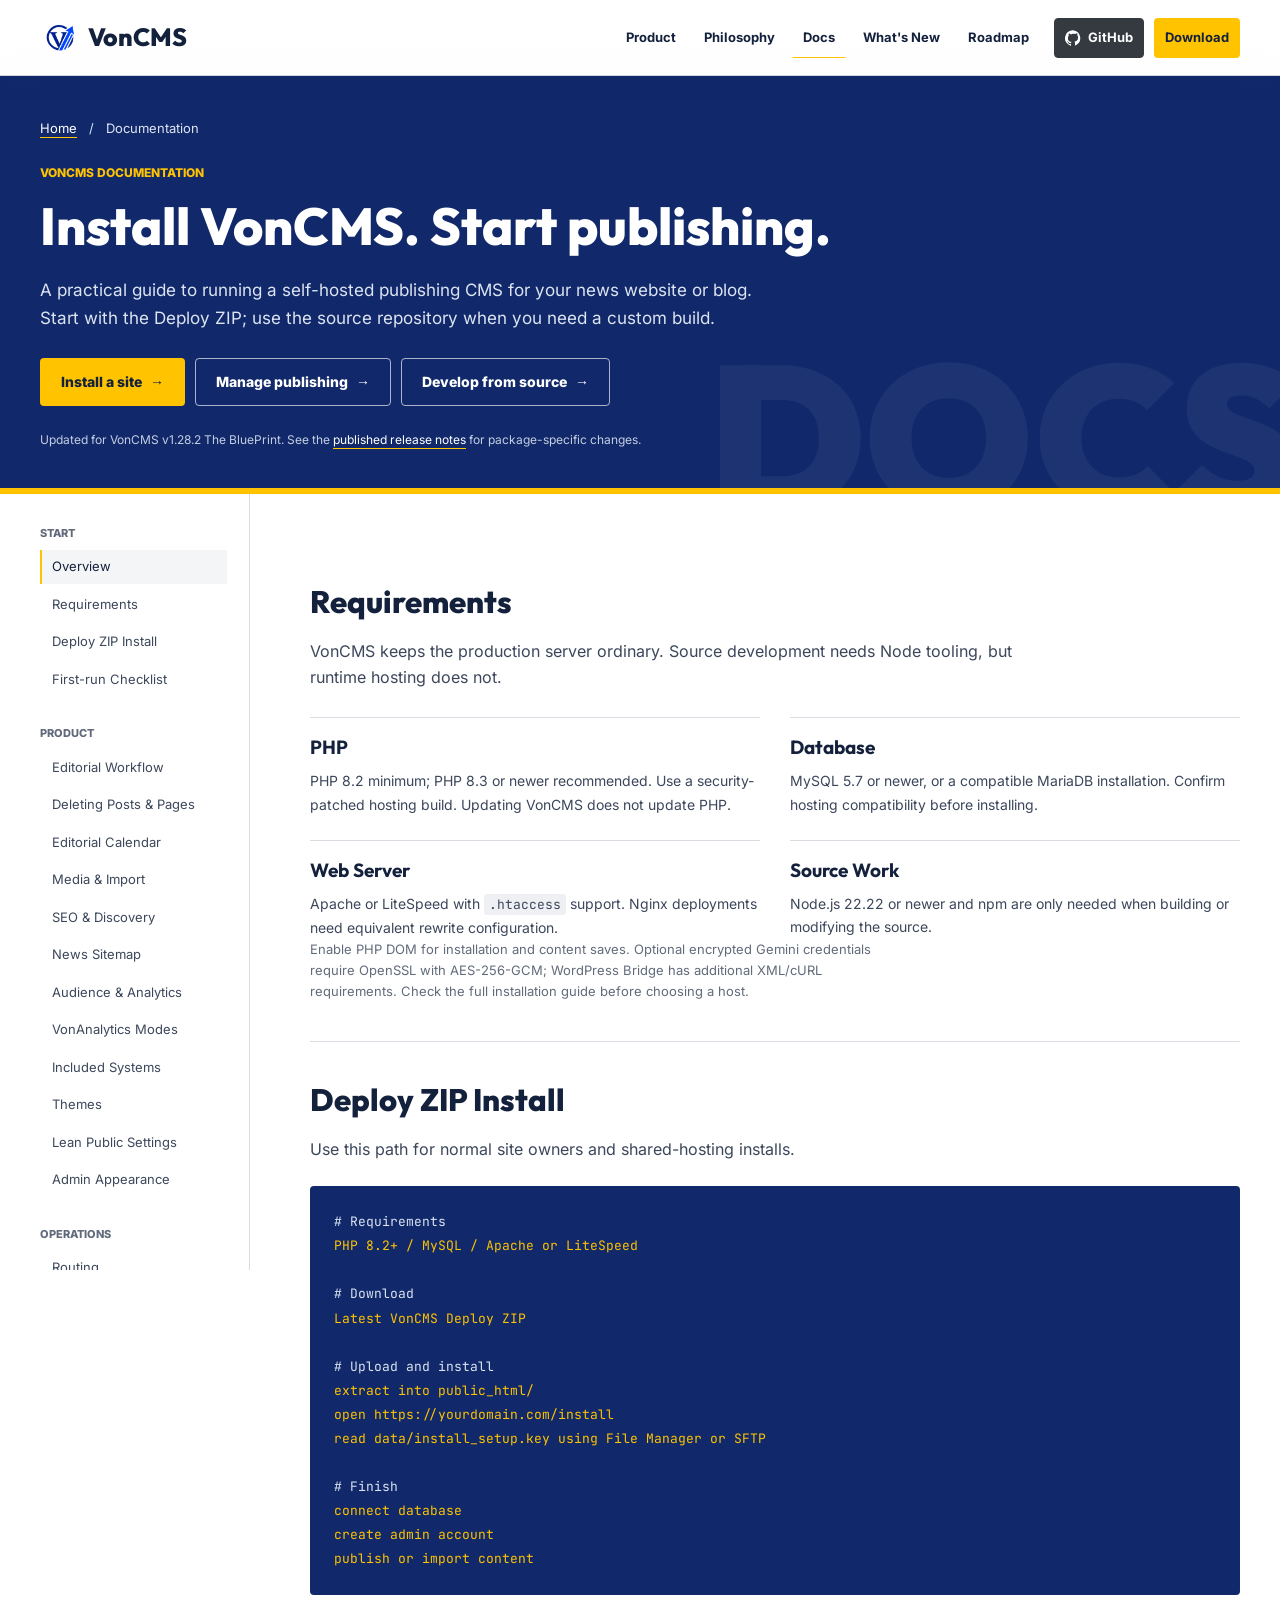
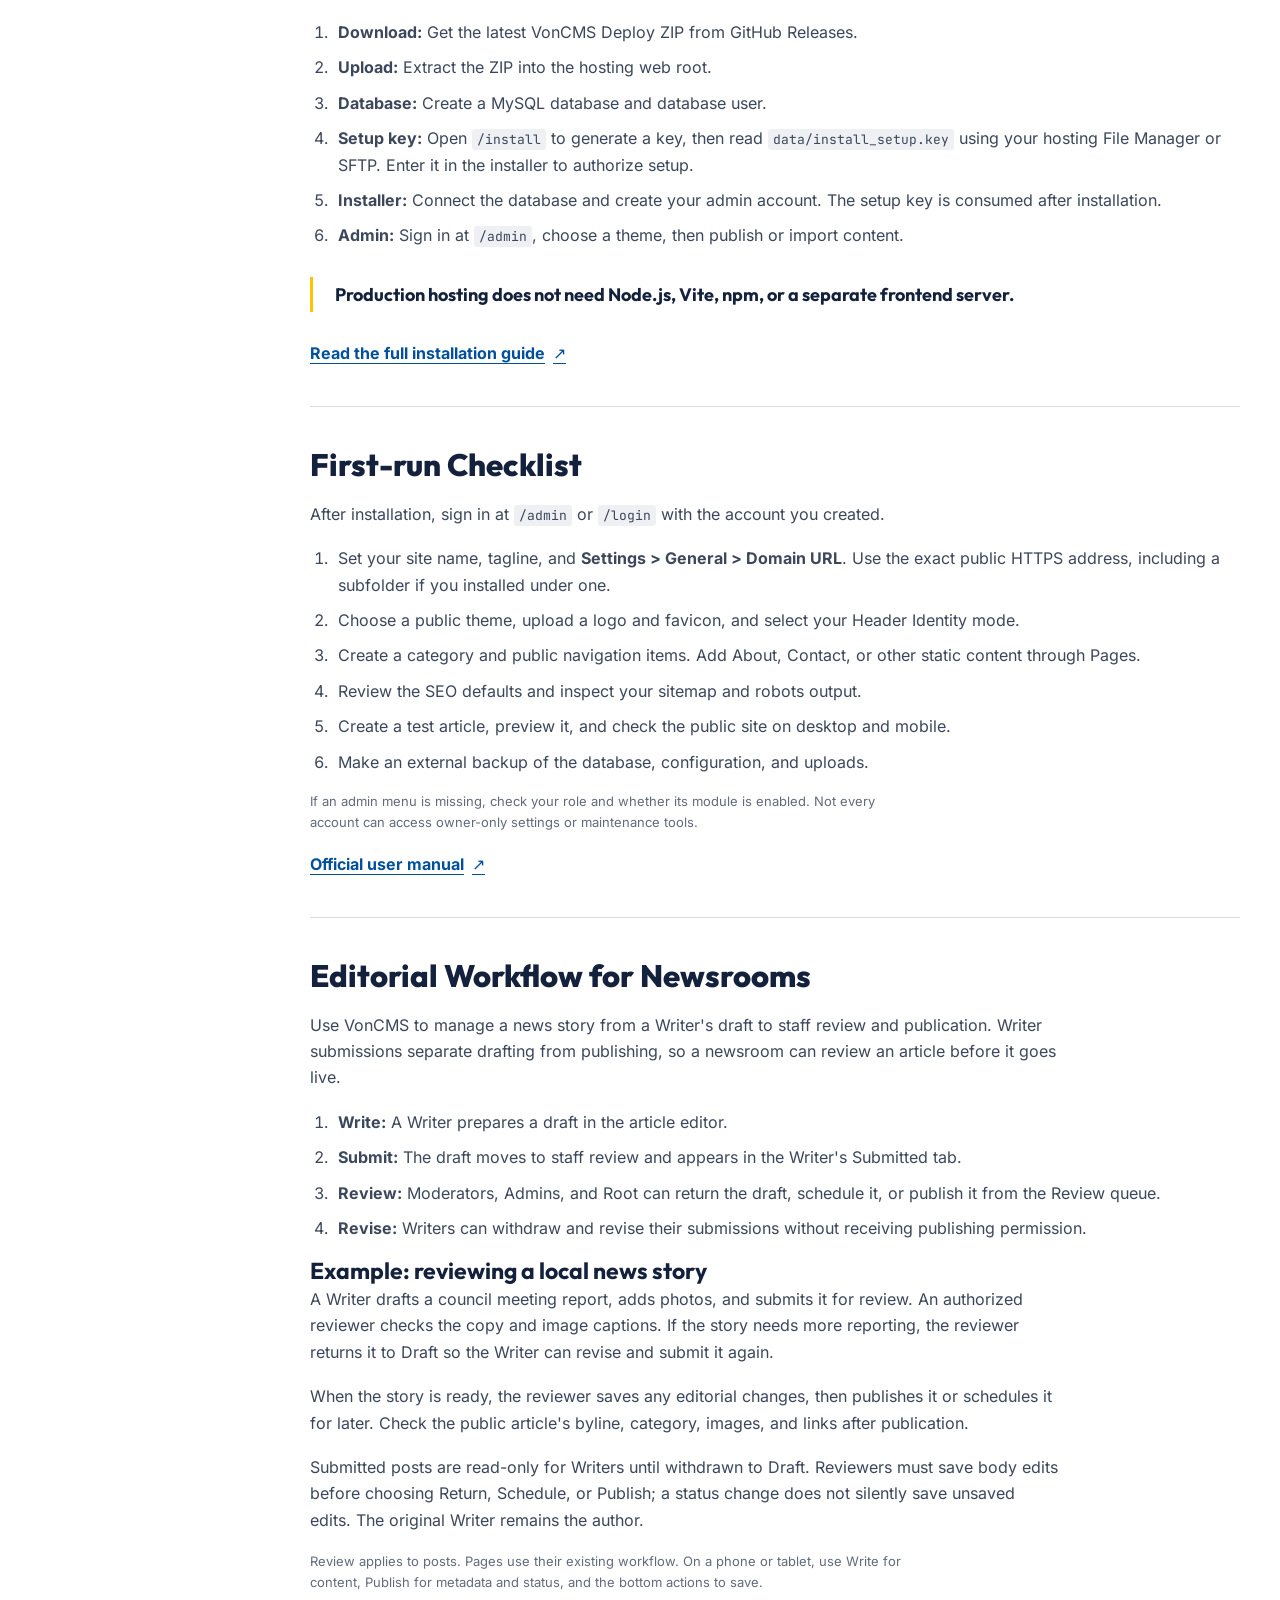
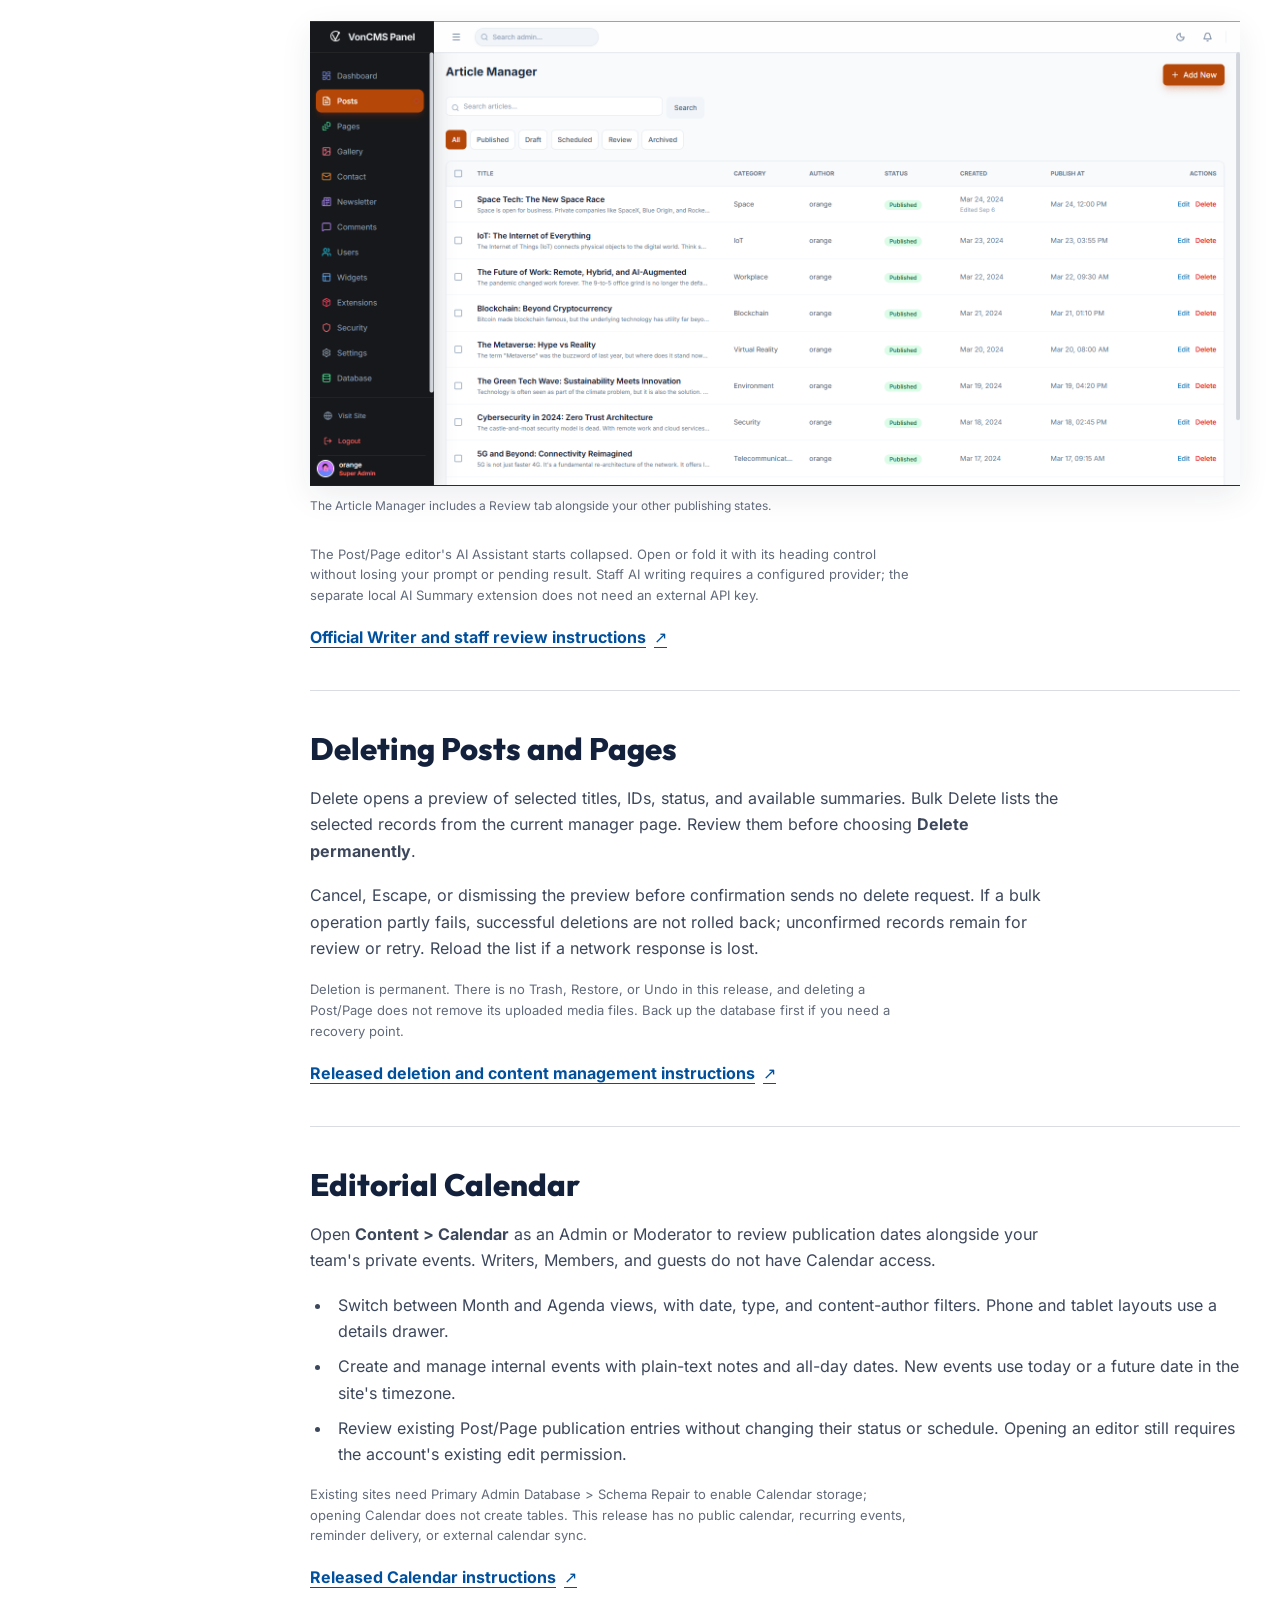
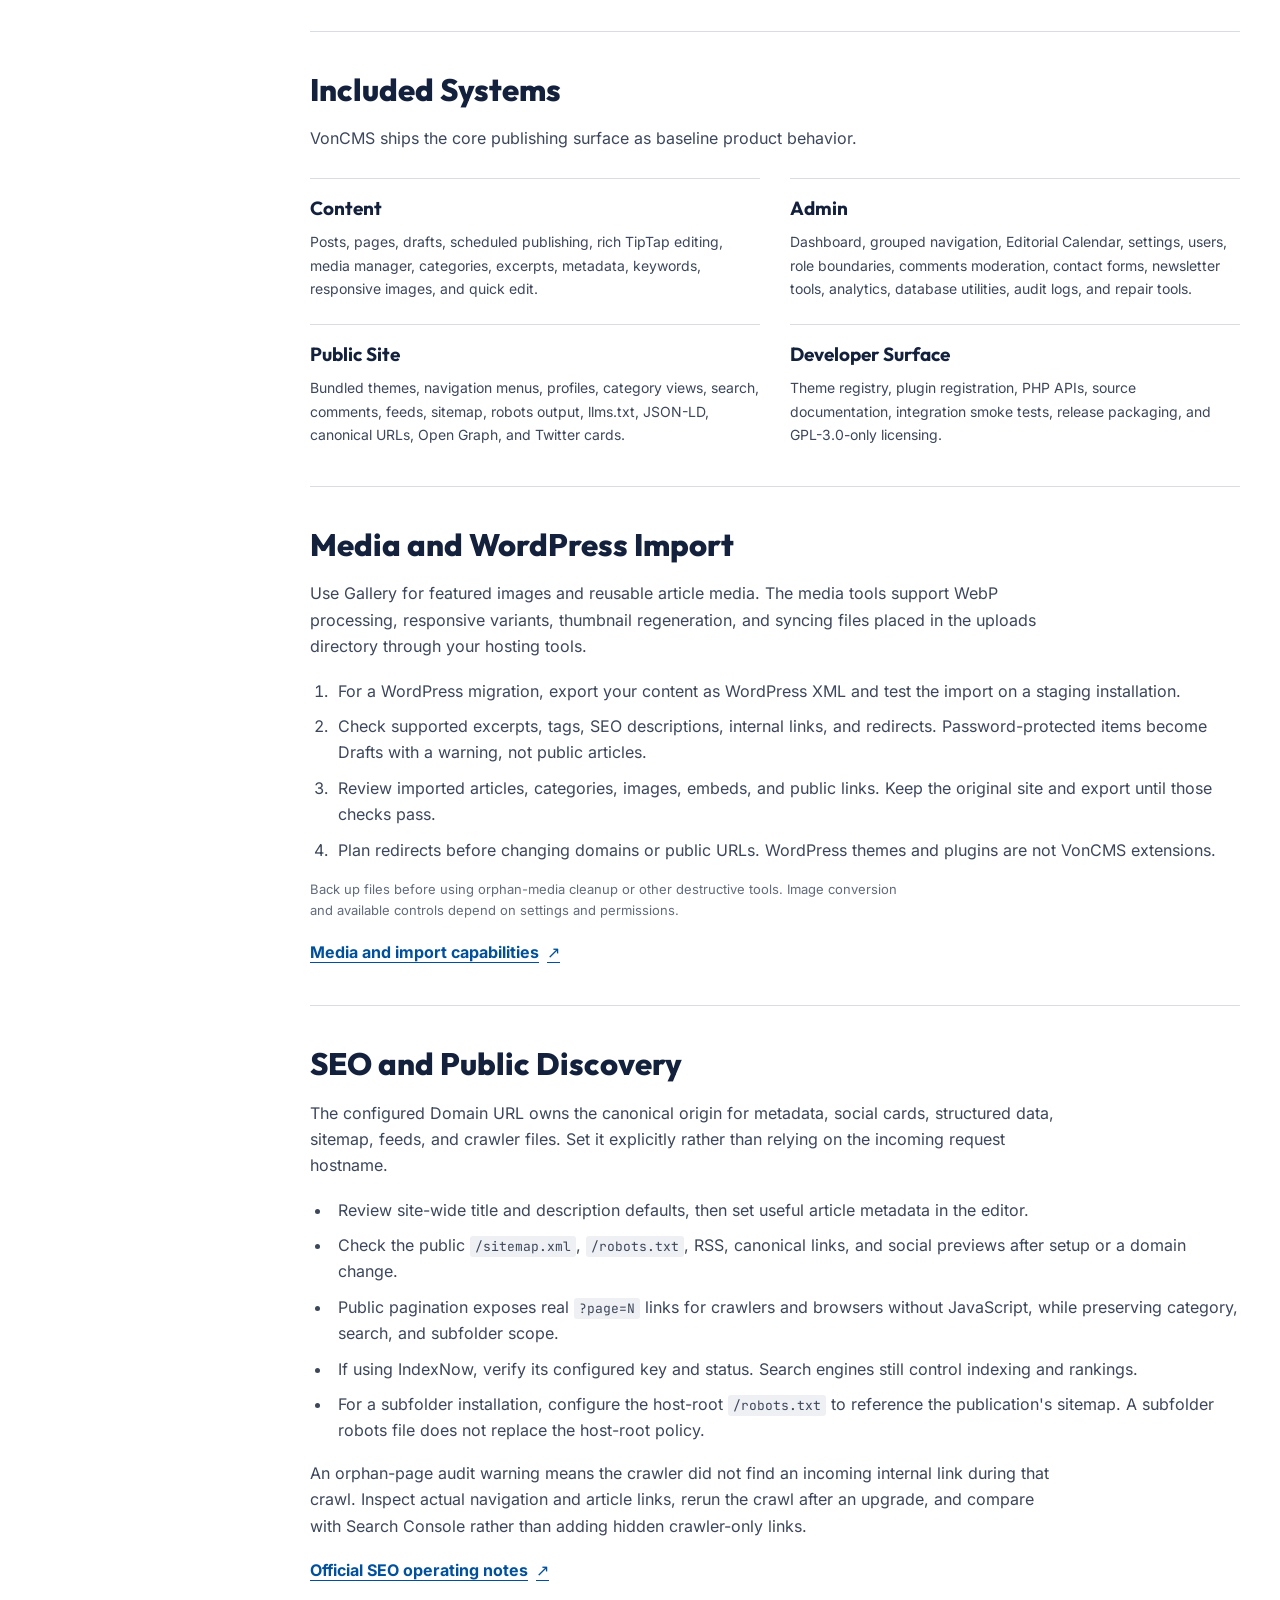
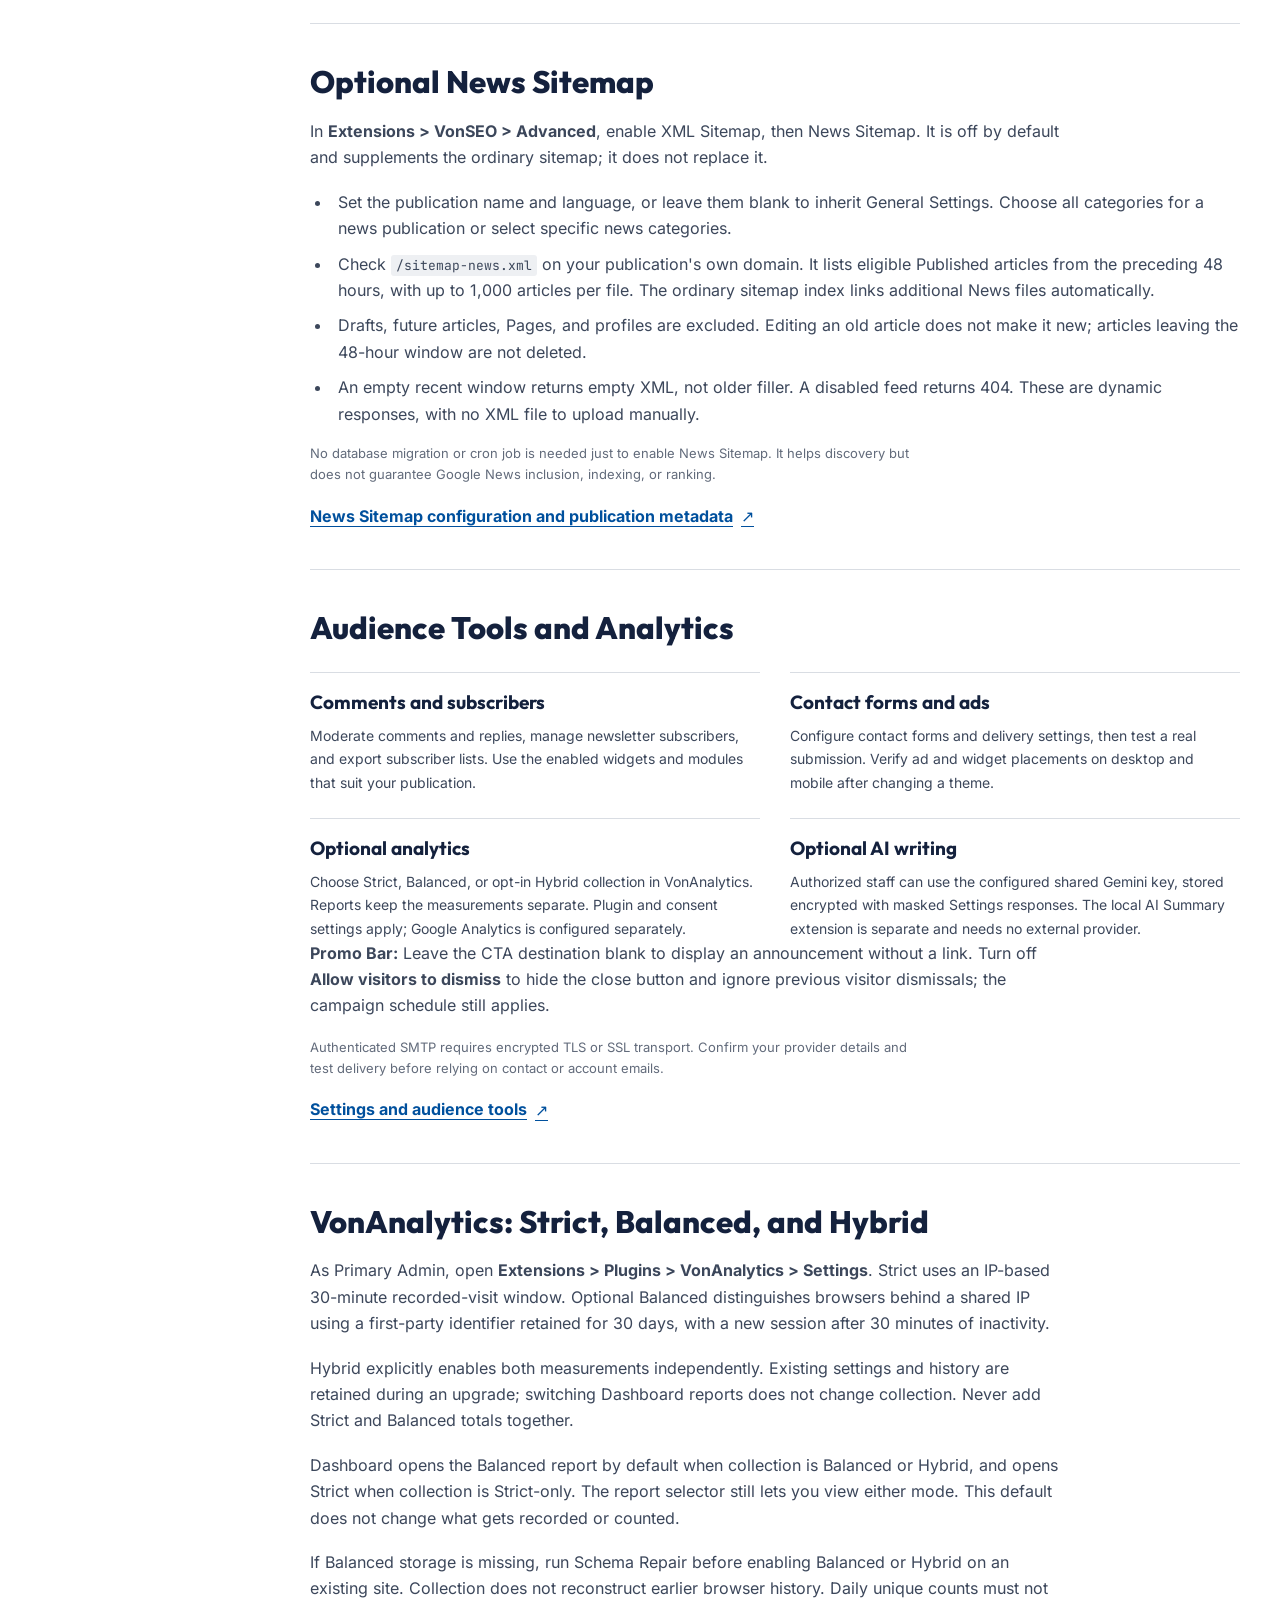
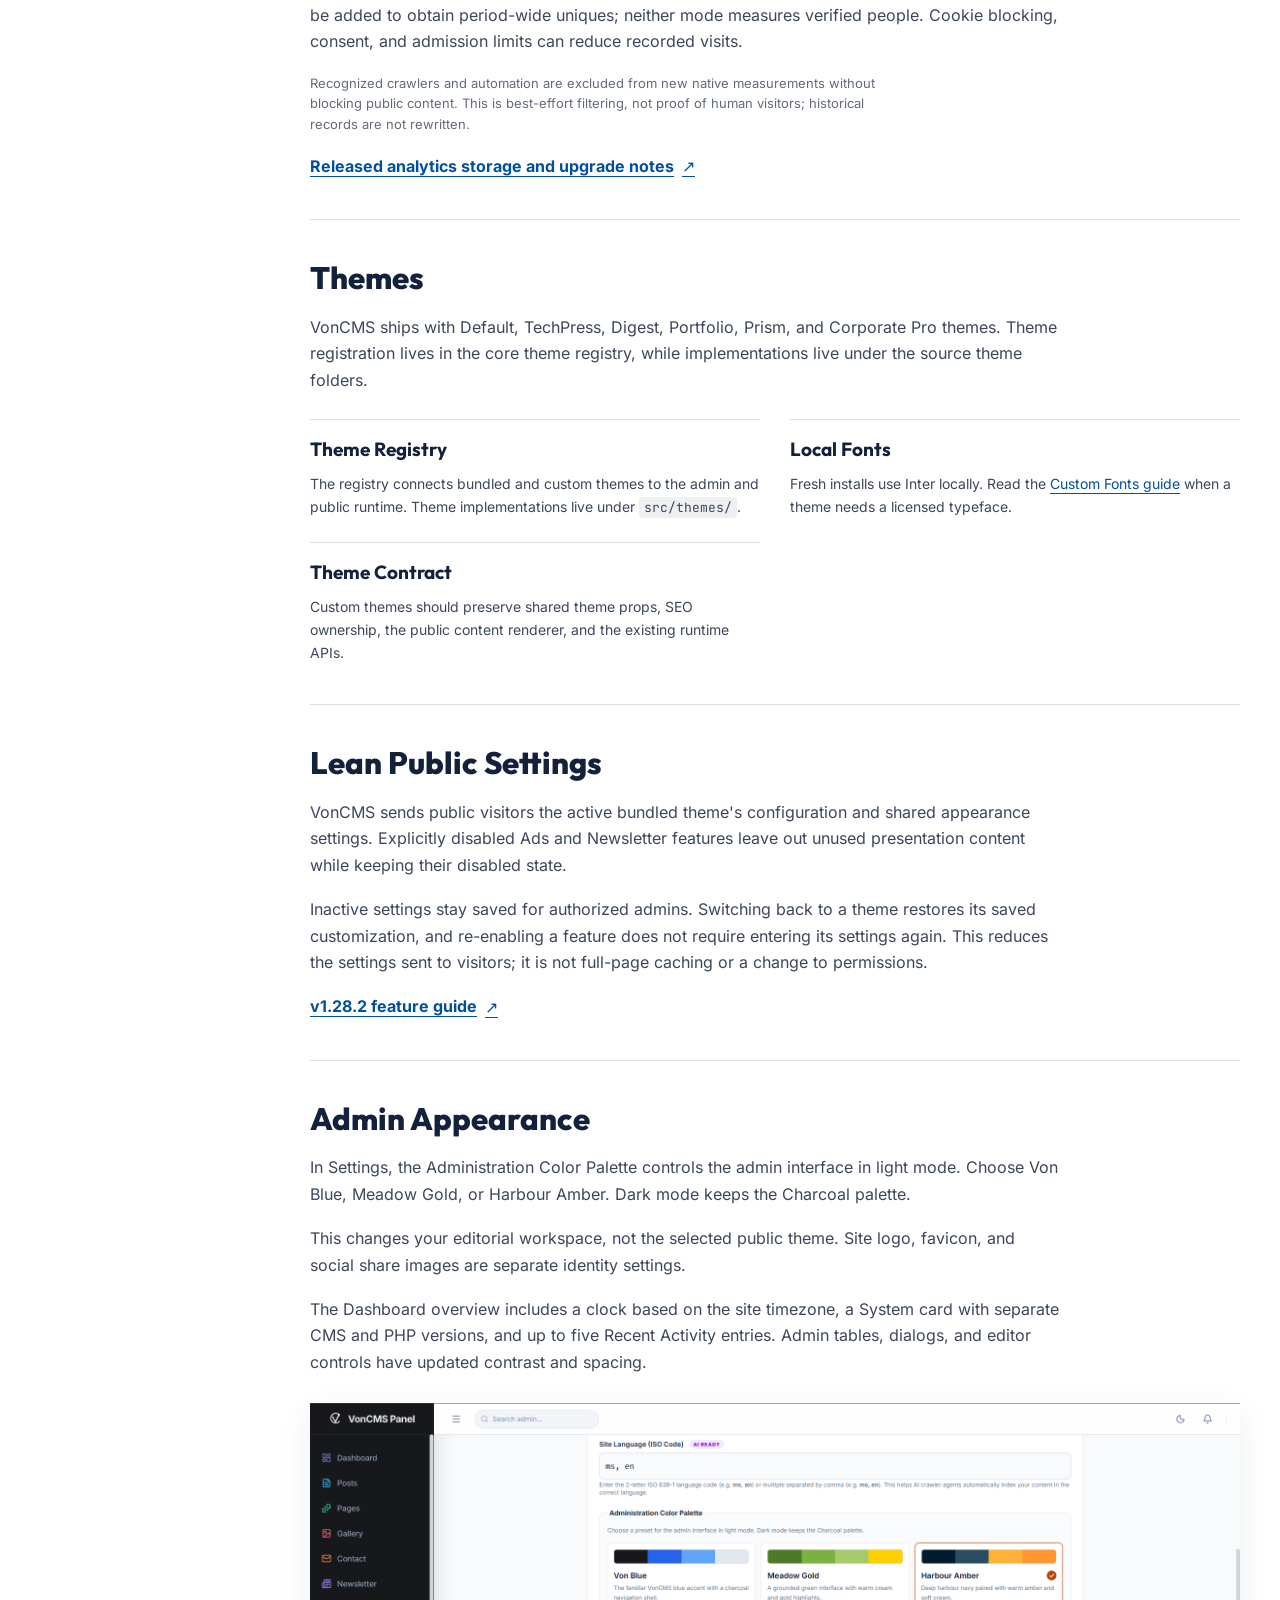
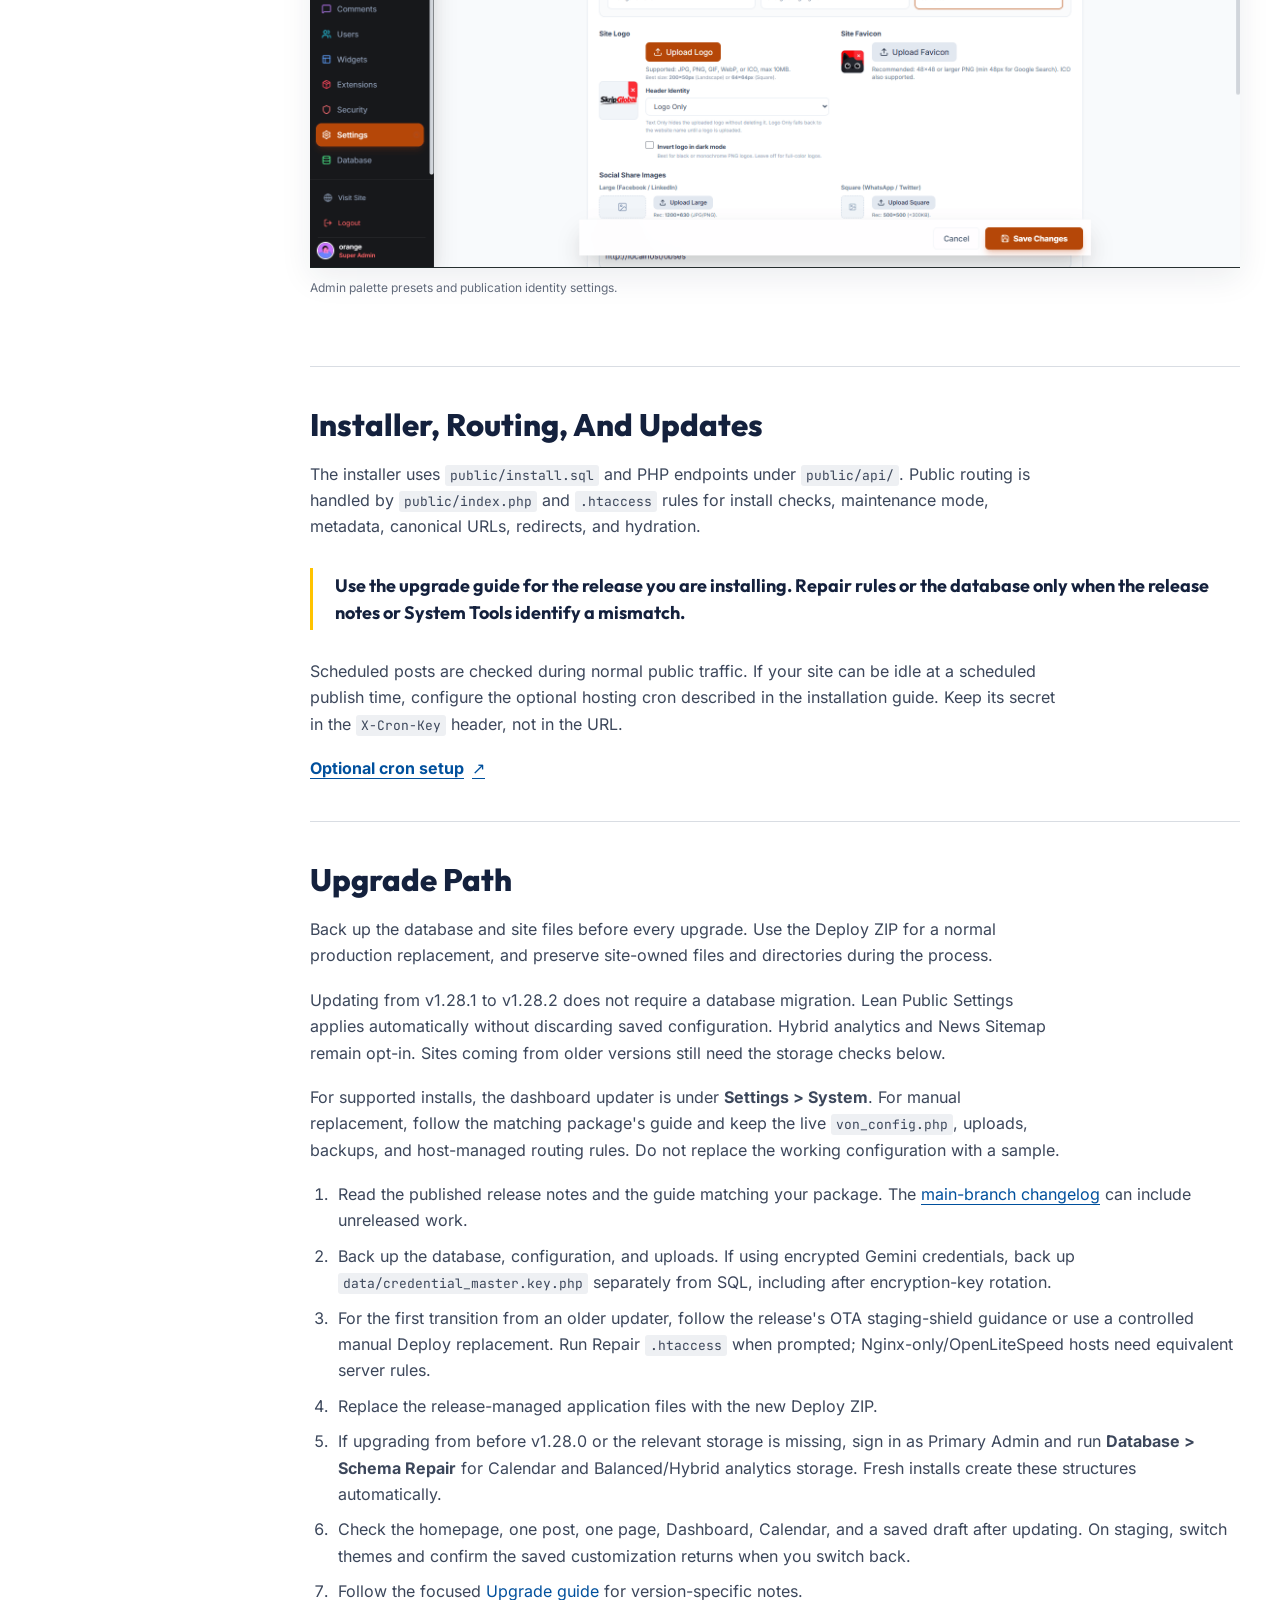
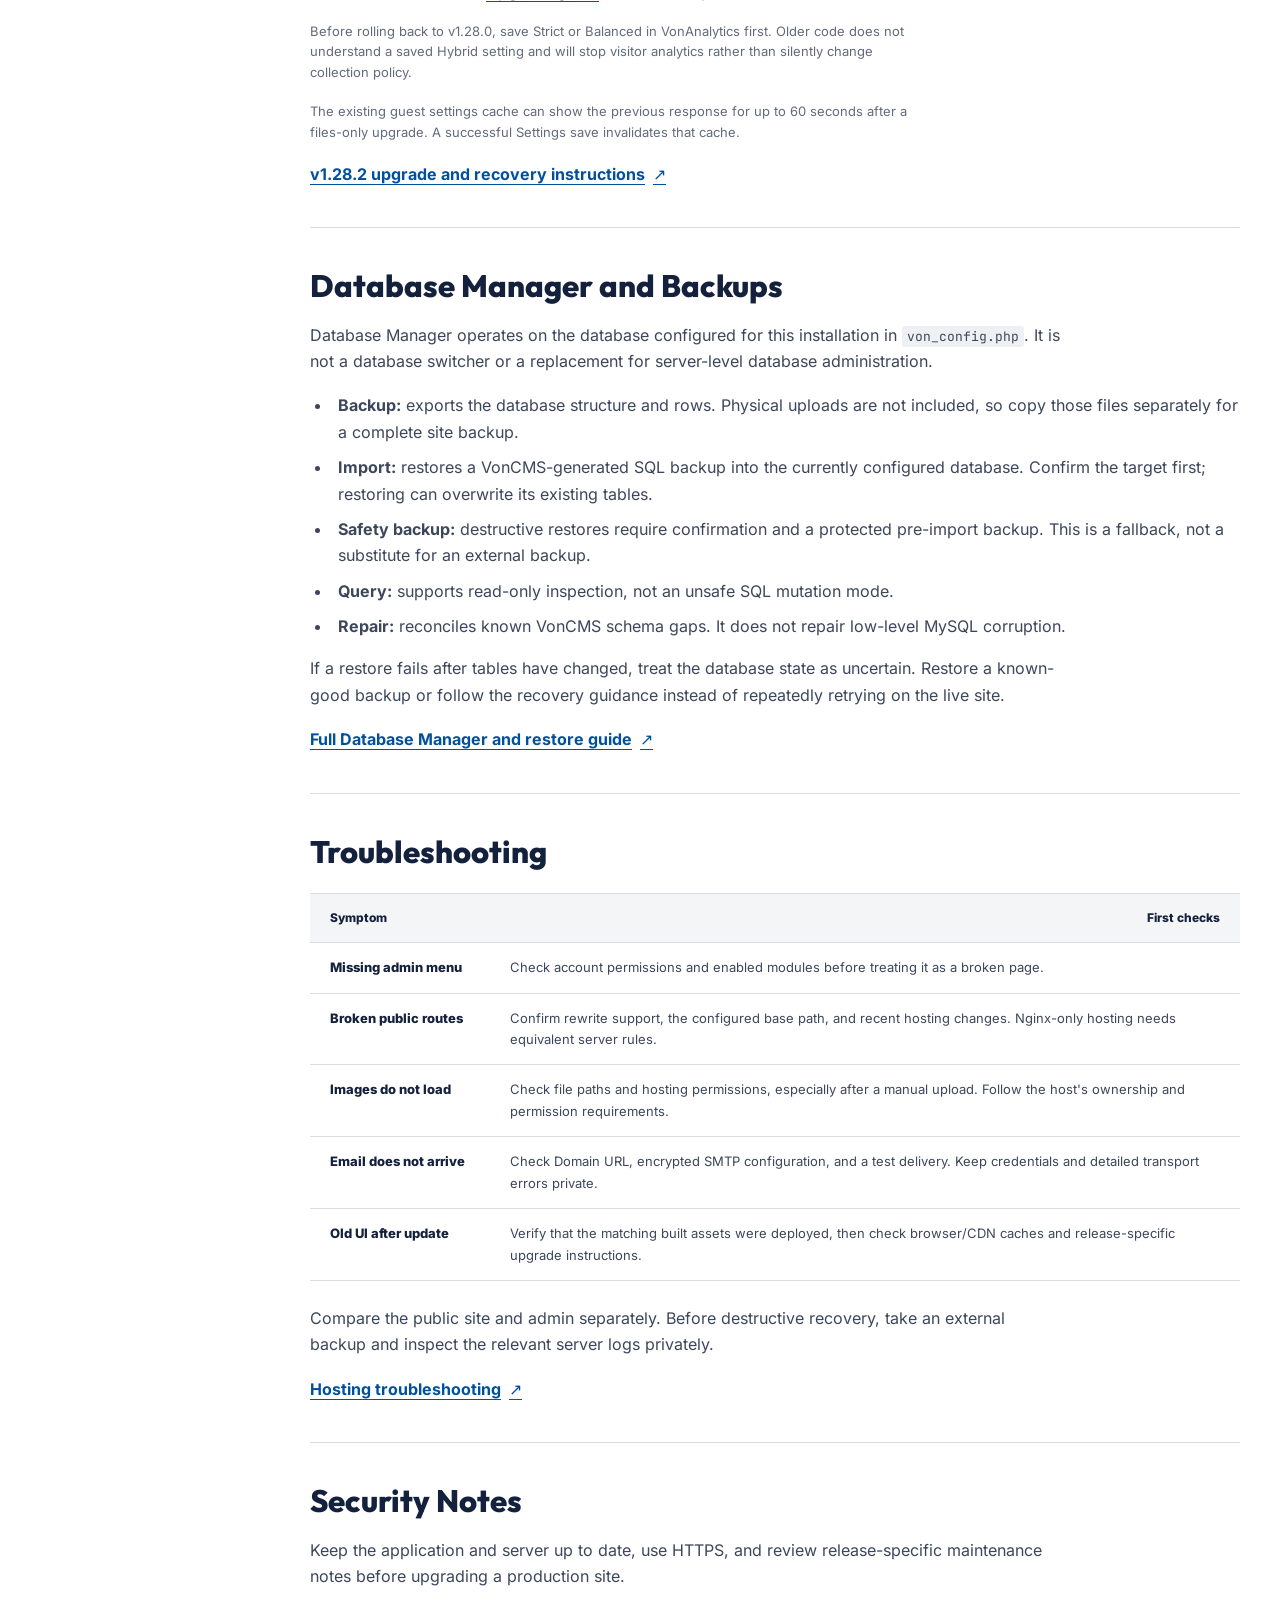
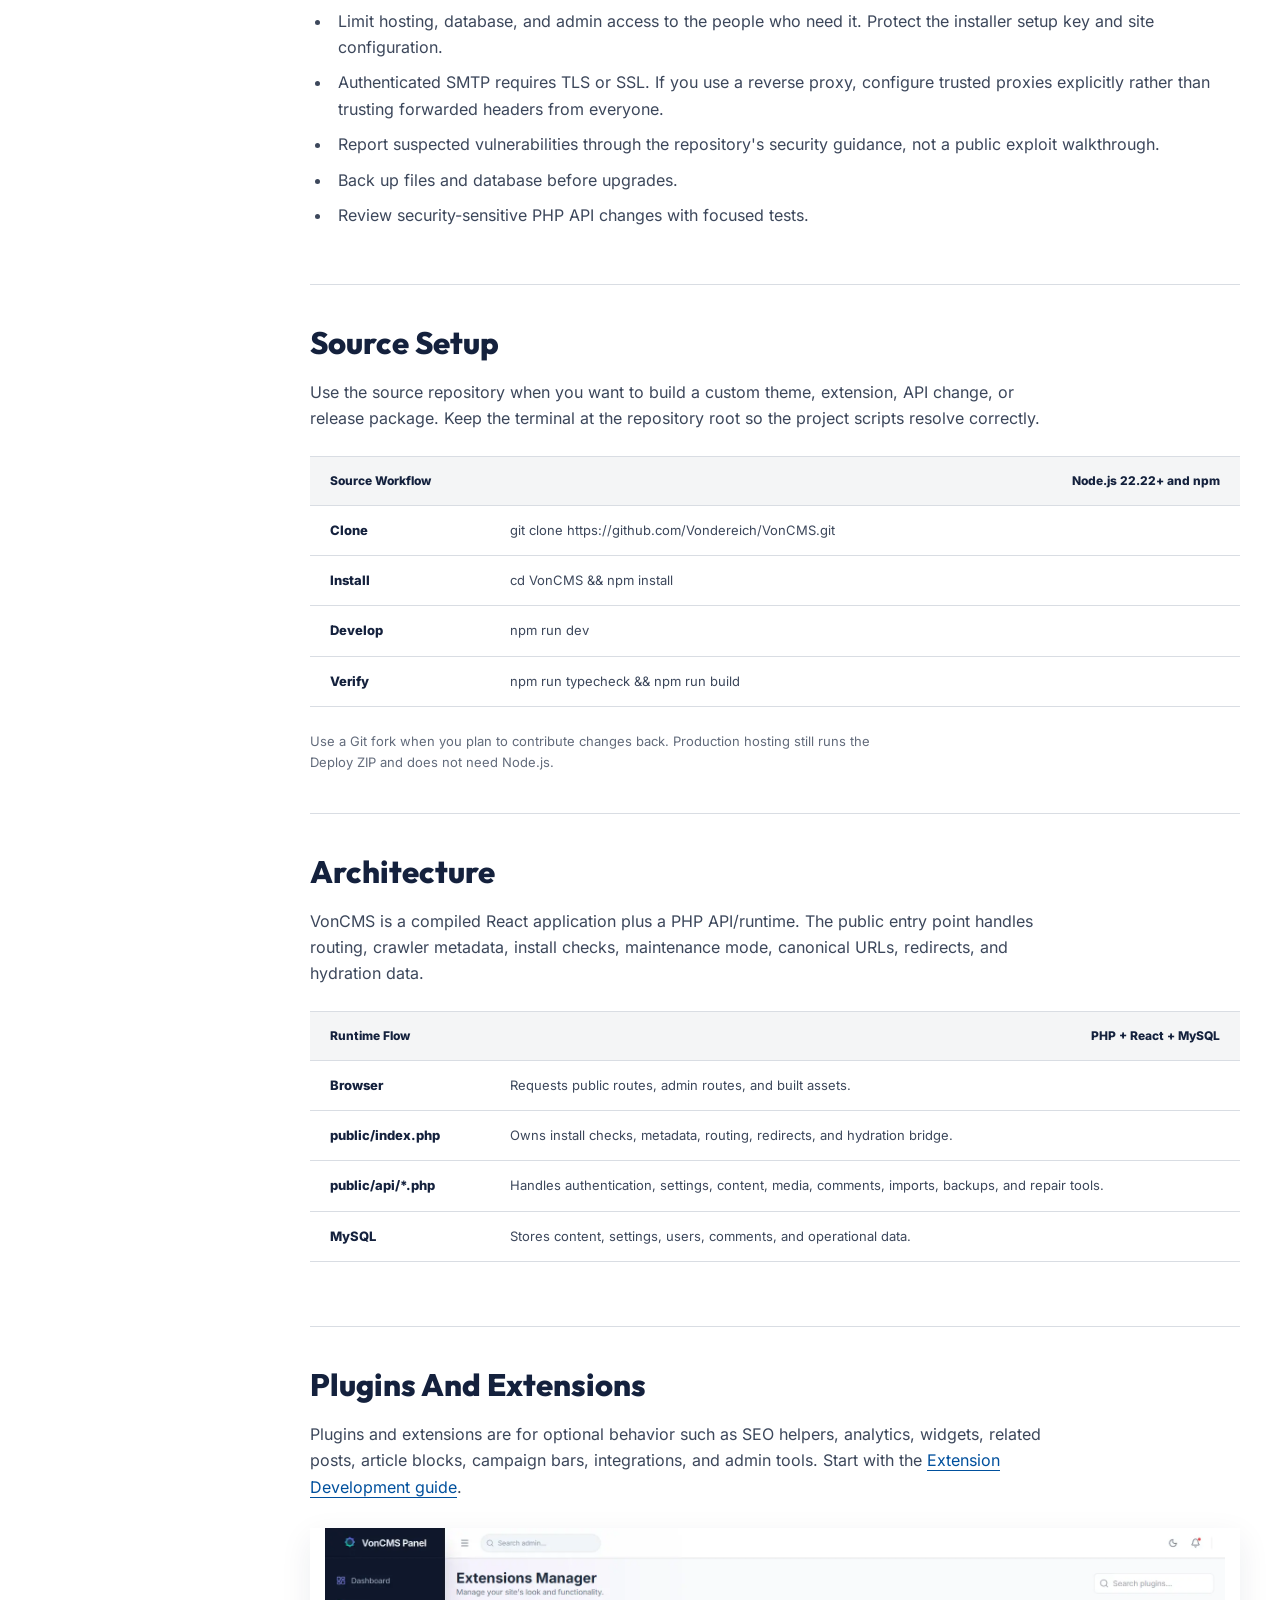
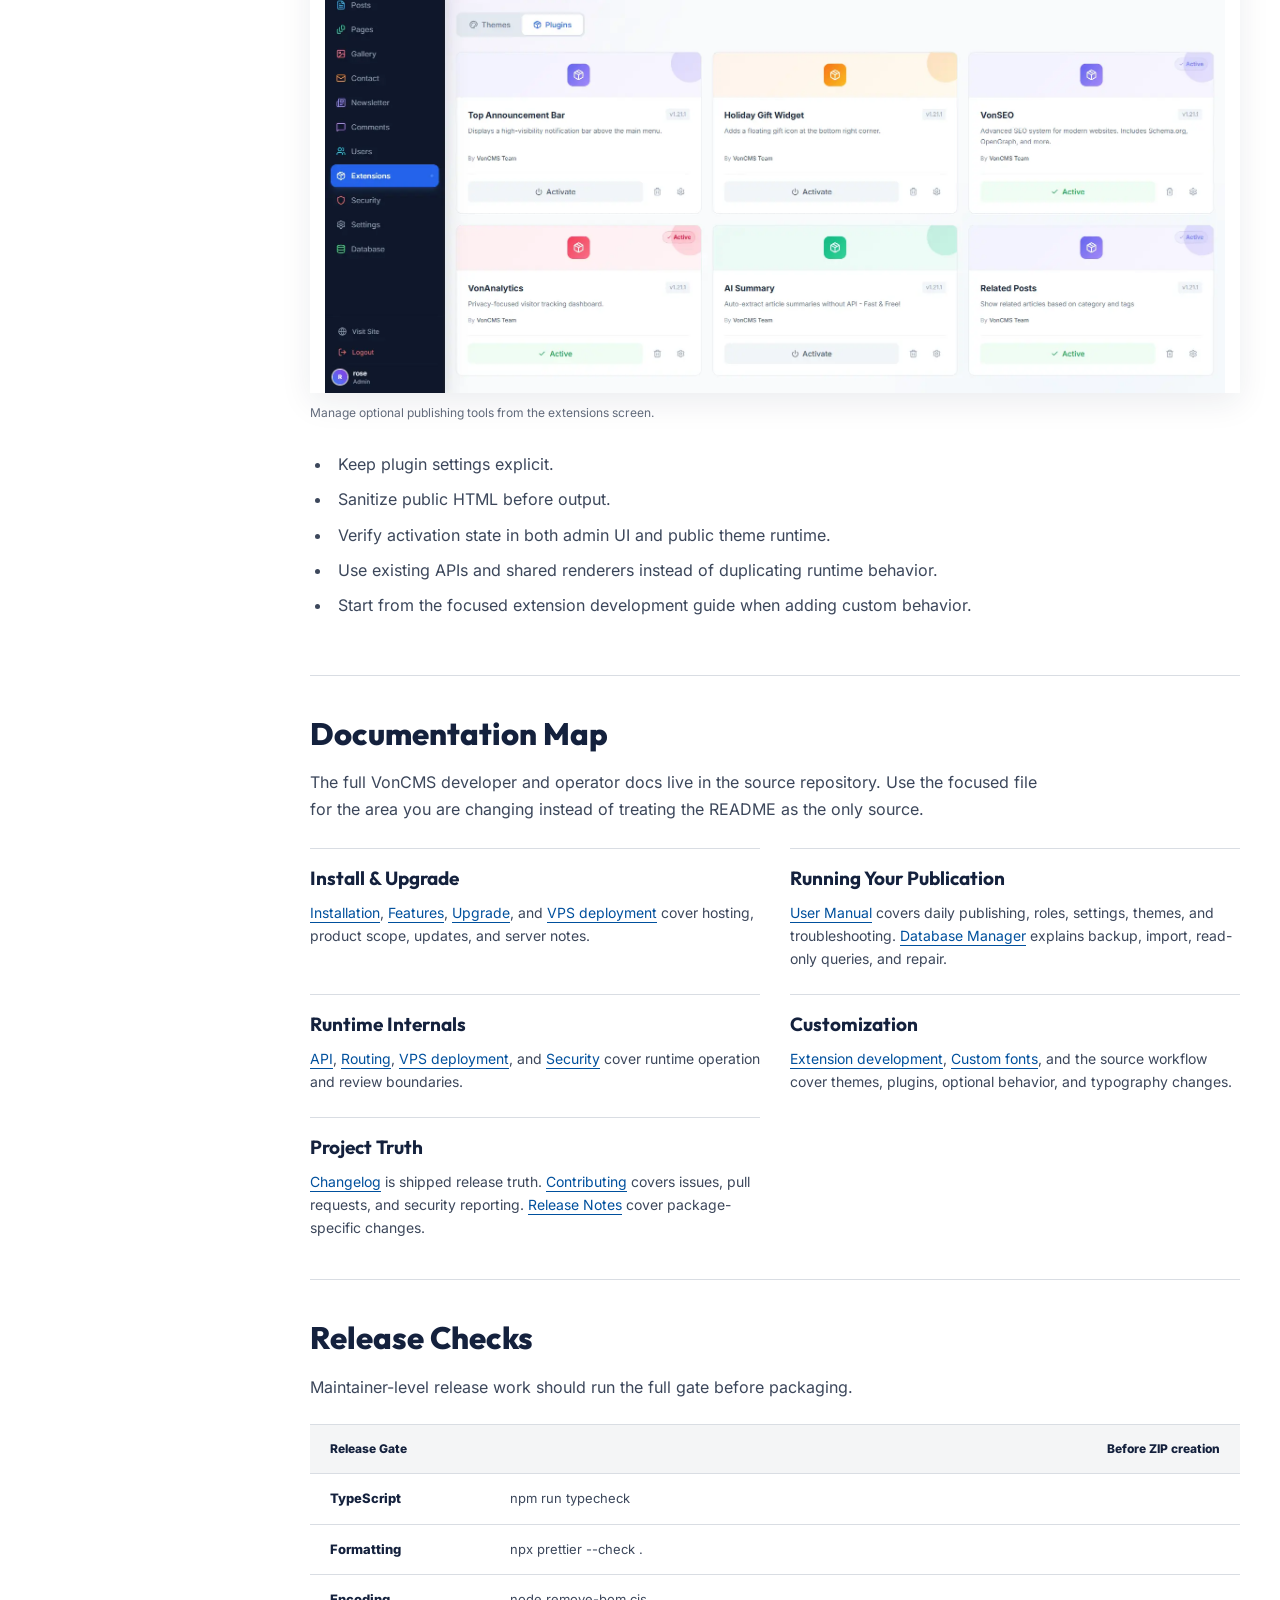
==== commit cbea68c5: "Update documentation for VonCMS 1.28.2" ====
--- a/docs.html
+++ b/docs.html
@@ -101,7 +101,7 @@
       A practical guide to running a self-hosted publishing CMS for your news website or blog. Start with the Deploy ZIP; use the source repository when you need a custom build.
     </p>
     <div class="guide-links"><a class="btn-primary" href="#install">Install a site</a><a class="btn-secondary" href="#workflow">Manage publishing</a><a class="btn-secondary" href="#source">Develop from source</a></div>
-    <p class="page-note">Updated for the released v1.28.1 BluePrint baseline. Check the <a href="whats-new.html">published release notes</a> for package-specific changes. Future tools stay separate on the <a href="roadmap.html">roadmap</a>.</p>
+    <p class="page-note">Updated for VonCMS v1.28.2 The BluePrint. See the <a href="https://github.com/Vondereich/VonCMS/releases/tag/v.1.28.2">published release notes</a> for package-specific changes.</p>
   </div>
 </header>
 
@@ -132,6 +132,7 @@
         <li><a href="#analytics">VonAnalytics Modes</a></li>
         <li><a href="#included">Included Systems</a></li>
         <li><a href="#themes">Themes</a></li>
+        <li><a href="#public-settings">Lean Public Settings</a></li>
         <li><a href="#appearance">Admin Appearance</a></li>
       </ul>
     </div>
@@ -250,7 +251,7 @@
       <p>Submitted posts are read-only for Writers until withdrawn to Draft. Reviewers must save body edits before choosing Return, Schedule, or Publish; a status change does not silently save unsaved edits. The original Writer remains the author.</p>
       <p class="small-note">Review applies to posts. Pages use their existing workflow. On a phone or tablet, use Write for content, Publish for metadata and status, and the bottom actions to save.</p>
       <figure class="doc-figure"><img class="lightbox-trigger" src="upload/reviewtab.png" alt="VonCMS Article Manager with its staff Review tab and article status columns" width="1920" height="960" loading="lazy" decoding="async"><figcaption>The Article Manager includes a Review tab alongside your other publishing states.</figcaption></figure>
-      <p class="small-note">Optional staff AI writing requires a configured provider. The built-in local AI Summary extension is separate and does not need an external API key.</p>
+      <p class="small-note">The Post/Page editor's AI Assistant starts collapsed. Open or fold it with its heading control without losing your prompt or pending result. Staff AI writing requires a configured provider; the separate local AI Summary extension does not need an external API key.</p>
       <p><a class="text-link" href="https://github.com/Vondereich/VonCMS/blob/main/docs/MANUAL.md">Official Writer and staff review instructions</a></p>
     </section>
 
@@ -259,7 +260,7 @@
       <p>Delete opens a preview of selected titles, IDs, status, and available summaries. Bulk Delete lists the selected records from the current manager page. Review them before choosing <strong>Delete permanently</strong>.</p>
       <p>Cancel, Escape, or dismissing the preview before confirmation sends no delete request. If a bulk operation partly fails, successful deletions are not rolled back; unconfirmed records remain for review or retry. Reload the list if a network response is lost.</p>
       <p class="small-note">Deletion is permanent. There is no Trash, Restore, or Undo in this release, and deleting a Post/Page does not remove its uploaded media files. Back up the database first if you need a recovery point.</p>
-      <p><a class="text-link" href="https://github.com/Vondereich/VonCMS/blob/v.1.28.1/docs/MANUAL.md">Released deletion and content management instructions</a></p>
+      <p><a class="text-link" href="https://github.com/Vondereich/VonCMS/blob/v.1.28.2/docs/MANUAL.md">Released deletion and content management instructions</a></p>
     </section>
 
     <section id="calendar">
@@ -271,7 +272,7 @@
         <li>Review existing Post/Page publication entries without changing their status or schedule. Opening an editor still requires the account's existing edit permission.</li>
       </ul>
       <p class="small-note">Existing sites need Primary Admin Database &gt; Schema Repair to enable Calendar storage; opening Calendar does not create tables. This release has no public calendar, recurring events, reminder delivery, or external calendar sync.</p>
-      <p><a class="text-link" href="https://github.com/Vondereich/VonCMS/blob/v.1.28.1/docs/MANUAL.md#editorial-calendar">Released Calendar instructions</a></p>
+      <p><a class="text-link" href="https://github.com/Vondereich/VonCMS/blob/v.1.28.2/docs/MANUAL.md#editorial-calendar">Released Calendar instructions</a></p>
     </section>
 
     <section id="included">
@@ -334,7 +335,7 @@
         <li>An empty recent window returns empty XML, not older filler. A disabled feed returns 404. These are dynamic responses, with no XML file to upload manually.</li>
       </ul>
       <p class="small-note">No database migration or cron job is needed just to enable News Sitemap. It helps discovery but does not guarantee Google News inclusion, indexing, or ranking.</p>
-      <p><a class="text-link" href="https://github.com/Vondereich/VonCMS/blob/v.1.28.1/docs/MANUAL.md#optional-news-sitemap">News Sitemap configuration and publication metadata</a></p>
+      <p><a class="text-link" href="https://github.com/Vondereich/VonCMS/blob/v.1.28.2/docs/MANUAL.md#optional-news-sitemap">News Sitemap configuration and publication metadata</a></p>
     </section>
 
     <section id="engagement">
@@ -345,6 +346,7 @@
         <div class="card"><h3>Optional analytics</h3><p>Choose Strict, Balanced, or opt-in Hybrid collection in VonAnalytics. Reports keep the measurements separate. Plugin and consent settings apply; Google Analytics is configured separately.</p></div>
         <div class="card"><h3>Optional AI writing</h3><p>Authorized staff can use the configured shared Gemini key, stored encrypted with masked Settings responses. The local AI Summary extension is separate and needs no external provider.</p></div>
       </div>
+      <p><strong>Promo Bar:</strong> Leave the CTA destination blank to display an announcement without a link. Turn off <strong>Allow visitors to dismiss</strong> to hide the close button and ignore previous visitor dismissals; the campaign schedule still applies.</p>
       <p class="small-note">Authenticated SMTP requires encrypted TLS or SSL transport. Confirm your provider details and test delivery before relying on contact or account emails.</p>
       <p><a class="text-link" href="https://github.com/Vondereich/VonCMS/blob/main/docs/MANUAL.md#settings">Settings and audience tools</a></p>
     </section>
@@ -353,9 +355,10 @@
       <h2>VonAnalytics: Strict, Balanced, and Hybrid</h2>
       <p>As Primary Admin, open <strong>Extensions &gt; Plugins &gt; VonAnalytics &gt; Settings</strong>. Strict uses an IP-based 30-minute recorded-visit window. Optional Balanced distinguishes browsers behind a shared IP using a first-party identifier retained for 30 days, with a new session after 30 minutes of inactivity.</p>
       <p>Hybrid explicitly enables both measurements independently. Existing settings and history are retained during an upgrade; switching Dashboard reports does not change collection. Never add Strict and Balanced totals together.</p>
+      <p>Dashboard opens the Balanced report by default when collection is Balanced or Hybrid, and opens Strict when collection is Strict-only. The report selector still lets you view either mode. This default does not change what gets recorded or counted.</p>
       <p>If Balanced storage is missing, run Schema Repair before enabling Balanced or Hybrid on an existing site. Collection does not reconstruct earlier browser history. Daily unique counts must not be added to obtain period-wide uniques; neither mode measures verified people. Cookie blocking, consent, and admission limits can reduce recorded visits.</p>
       <p class="small-note">Recognized crawlers and automation are excluded from new native measurements without blocking public content. This is best-effort filtering, not proof of human visitors; historical records are not rewritten.</p>
-      <p><a class="text-link" href="https://github.com/Vondereich/VonCMS/blob/v.1.28.1/docs/UPGRADE.md">Released analytics storage and upgrade notes</a></p>
+      <p><a class="text-link" href="https://github.com/Vondereich/VonCMS/blob/v.1.28.2/docs/UPGRADE.md">Released analytics storage and upgrade notes</a></p>
     </section>
 
     <section id="themes">
@@ -377,10 +380,18 @@
       </div>
     </section>
 
+    <section id="public-settings">
+      <h2>Lean Public Settings</h2>
+      <p>VonCMS sends public visitors the active bundled theme's configuration and shared appearance settings. Explicitly disabled Ads and Newsletter features leave out unused presentation content while keeping their disabled state.</p>
+      <p>Inactive settings stay saved for authorized admins. Switching back to a theme restores its saved customization, and re-enabling a feature does not require entering its settings again. This reduces the settings sent to visitors; it is not full-page caching or a change to permissions.</p>
+      <p><a class="text-link" href="https://github.com/Vondereich/VonCMS/blob/v.1.28.2/docs/FEATURES.md">v1.28.2 feature guide</a></p>
+    </section>
+
     <section id="appearance">
       <h2>Admin Appearance</h2>
       <p>In Settings, the Administration Color Palette controls the admin interface in light mode. Choose Von Blue, Meadow Gold, or Harbour Amber. Dark mode keeps the Charcoal palette.</p>
       <p>This changes your editorial workspace, not the selected public theme. Site logo, favicon, and social share images are separate identity settings.</p>
+      <p>The Dashboard overview includes a clock based on the site timezone, a System card with separate CMS and PHP versions, and up to five Recent Activity entries. Admin tables, dialogs, and editor controls have updated contrast and spacing.</p>
       <figure class="doc-figure"><img class="lightbox-trigger" src="upload/themecolorpallete.png" alt="VonCMS Administration Color Palette and site identity settings" width="1920" height="960" loading="lazy" decoding="async"><figcaption>Admin palette presets and publication identity settings.</figcaption></figure>
     </section>
 
@@ -398,7 +409,7 @@
     <section id="upgrade">
       <h2>Upgrade Path</h2>
       <p>Back up the database and site files before every upgrade. Use the Deploy ZIP for a normal production replacement, and preserve site-owned files and directories during the process.</p>
-      <p>Updating from v1.28.0 to v1.28.1 adds no new database table or required migration. Hybrid analytics and News Sitemap are not enabled automatically; configure them explicitly after updating. Sites coming from older versions still need the storage checks below.</p>
+      <p>Updating from v1.28.1 to v1.28.2 does not require a database migration. Lean Public Settings applies automatically without discarding saved configuration. Hybrid analytics and News Sitemap remain opt-in. Sites coming from older versions still need the storage checks below.</p>
       <p>For supported installs, the dashboard updater is under <strong>Settings &gt; System</strong>. For manual replacement, follow the matching package's guide and keep the live <code>von_config.php</code>, uploads, backups, and host-managed routing rules. Do not replace the working configuration with a sample.</p>
       <ol>
         <li>Read the published release notes and the guide matching your package. The <a href="https://github.com/Vondereich/VonCMS/blob/main/CHANGELOG.md" rel="noopener noreferrer">main-branch changelog</a> can include unreleased work.</li>
@@ -406,11 +417,12 @@
         <li>For the first transition from an older updater, follow the release's OTA staging-shield guidance or use a controlled manual Deploy replacement. Run Repair <code>.htaccess</code> when prompted; Nginx-only/OpenLiteSpeed hosts need equivalent server rules.</li>
         <li>Replace the release-managed application files with the new Deploy ZIP.</li>
         <li>If upgrading from before v1.28.0 or the relevant storage is missing, sign in as Primary Admin and run <strong>Database &gt; Schema Repair</strong> for Calendar and Balanced/Hybrid analytics storage. Fresh installs create these structures automatically.</li>
-        <li>Check the homepage, one post, one page, Dashboard, Calendar, and a saved draft after updating. Existing articles and media are not rewritten or moved in bulk.</li>
+        <li>Check the homepage, one post, one page, Dashboard, Calendar, and a saved draft after updating. On staging, switch themes and confirm the saved customization returns when you switch back.</li>
         <li>Follow the focused <a href="https://github.com/Vondereich/VonCMS/blob/main/docs/UPGRADE.md" rel="noopener noreferrer">Upgrade guide</a> for version-specific notes.</li>
       </ol>
       <p class="small-note">Before rolling back to v1.28.0, save Strict or Balanced in VonAnalytics first. Older code does not understand a saved Hybrid setting and will stop visitor analytics rather than silently change collection policy.</p>
-      <p><a class="text-link" href="https://github.com/Vondereich/VonCMS/blob/v.1.28.1/docs/UPGRADE.md">v1.28.1 upgrade and recovery instructions</a></p>
+      <p class="small-note">The existing guest settings cache can show the previous response for up to 60 seconds after a files-only upgrade. A successful Settings save invalidates that cache.</p>
+      <p><a class="text-link" href="https://github.com/Vondereich/VonCMS/blob/v.1.28.2/docs/UPGRADE.md">v1.28.2 upgrade and recovery instructions</a></p>
     </section>
 
     <section id="database">
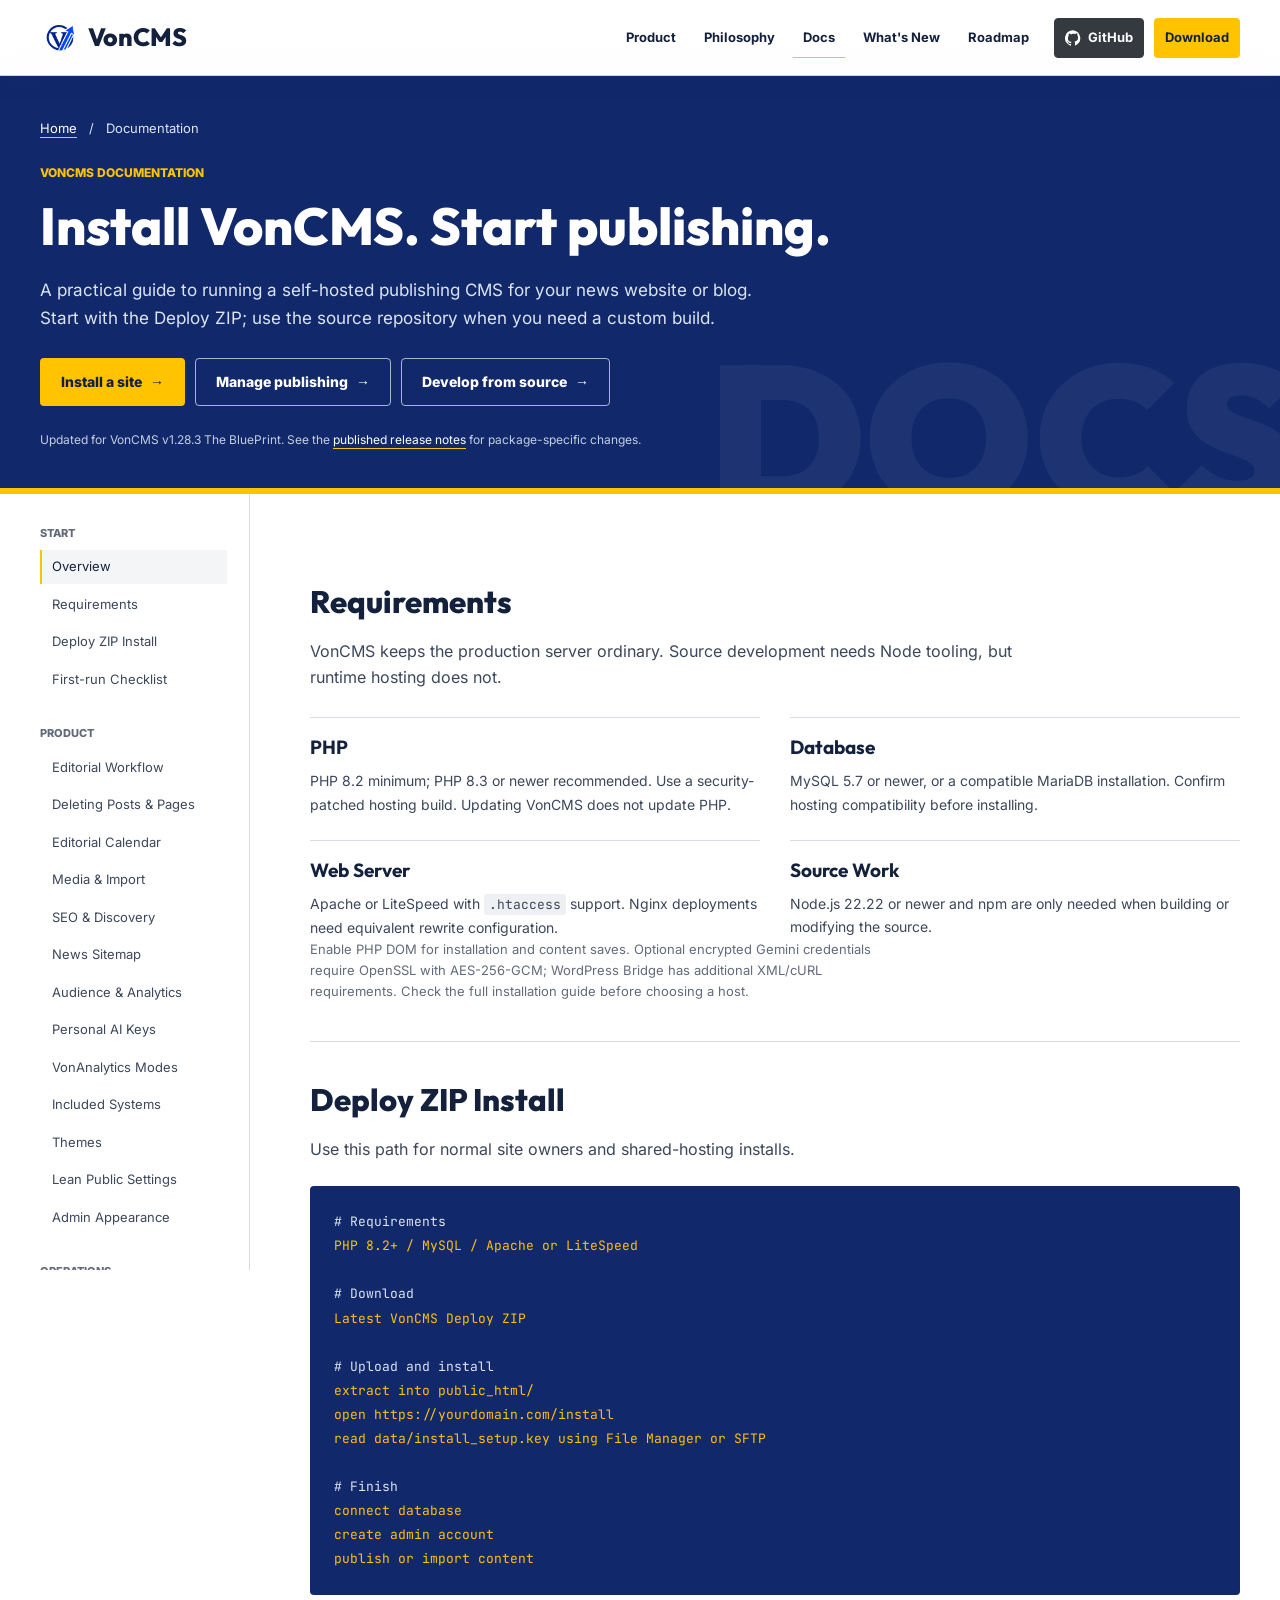
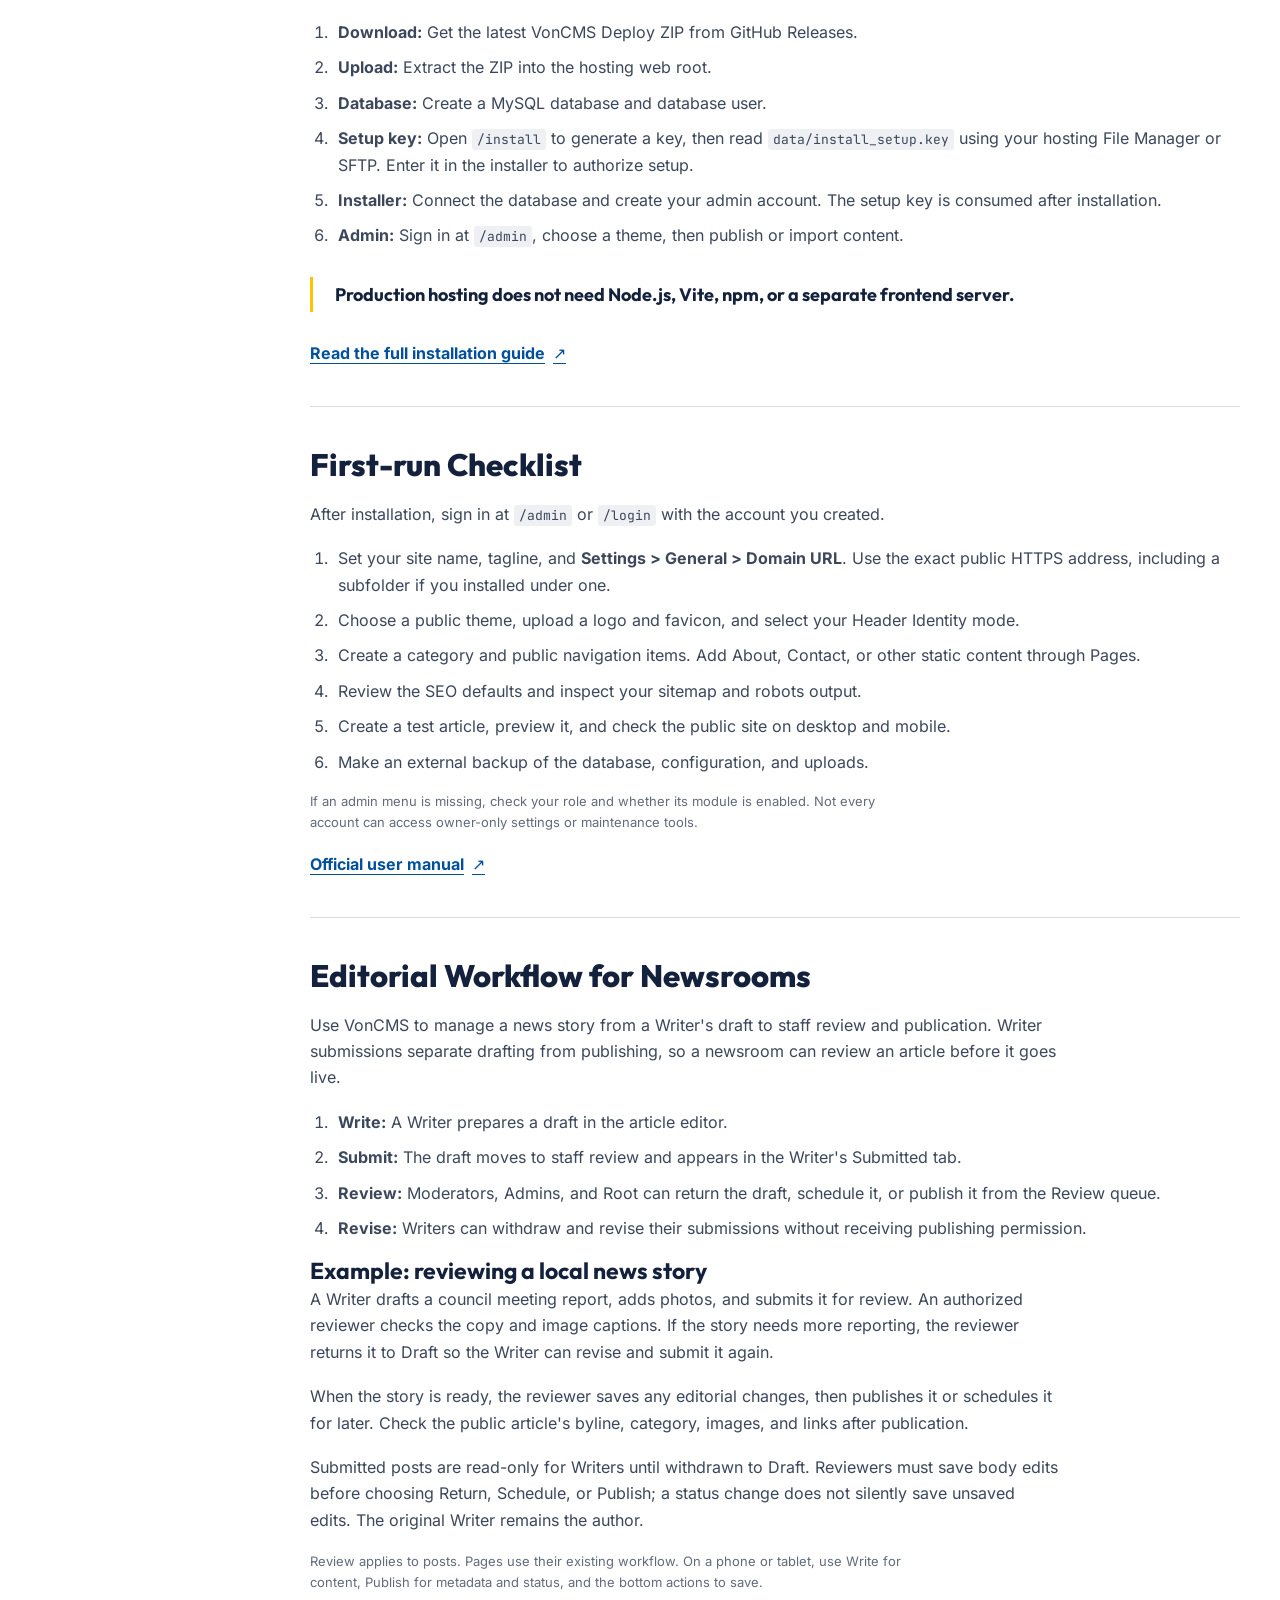
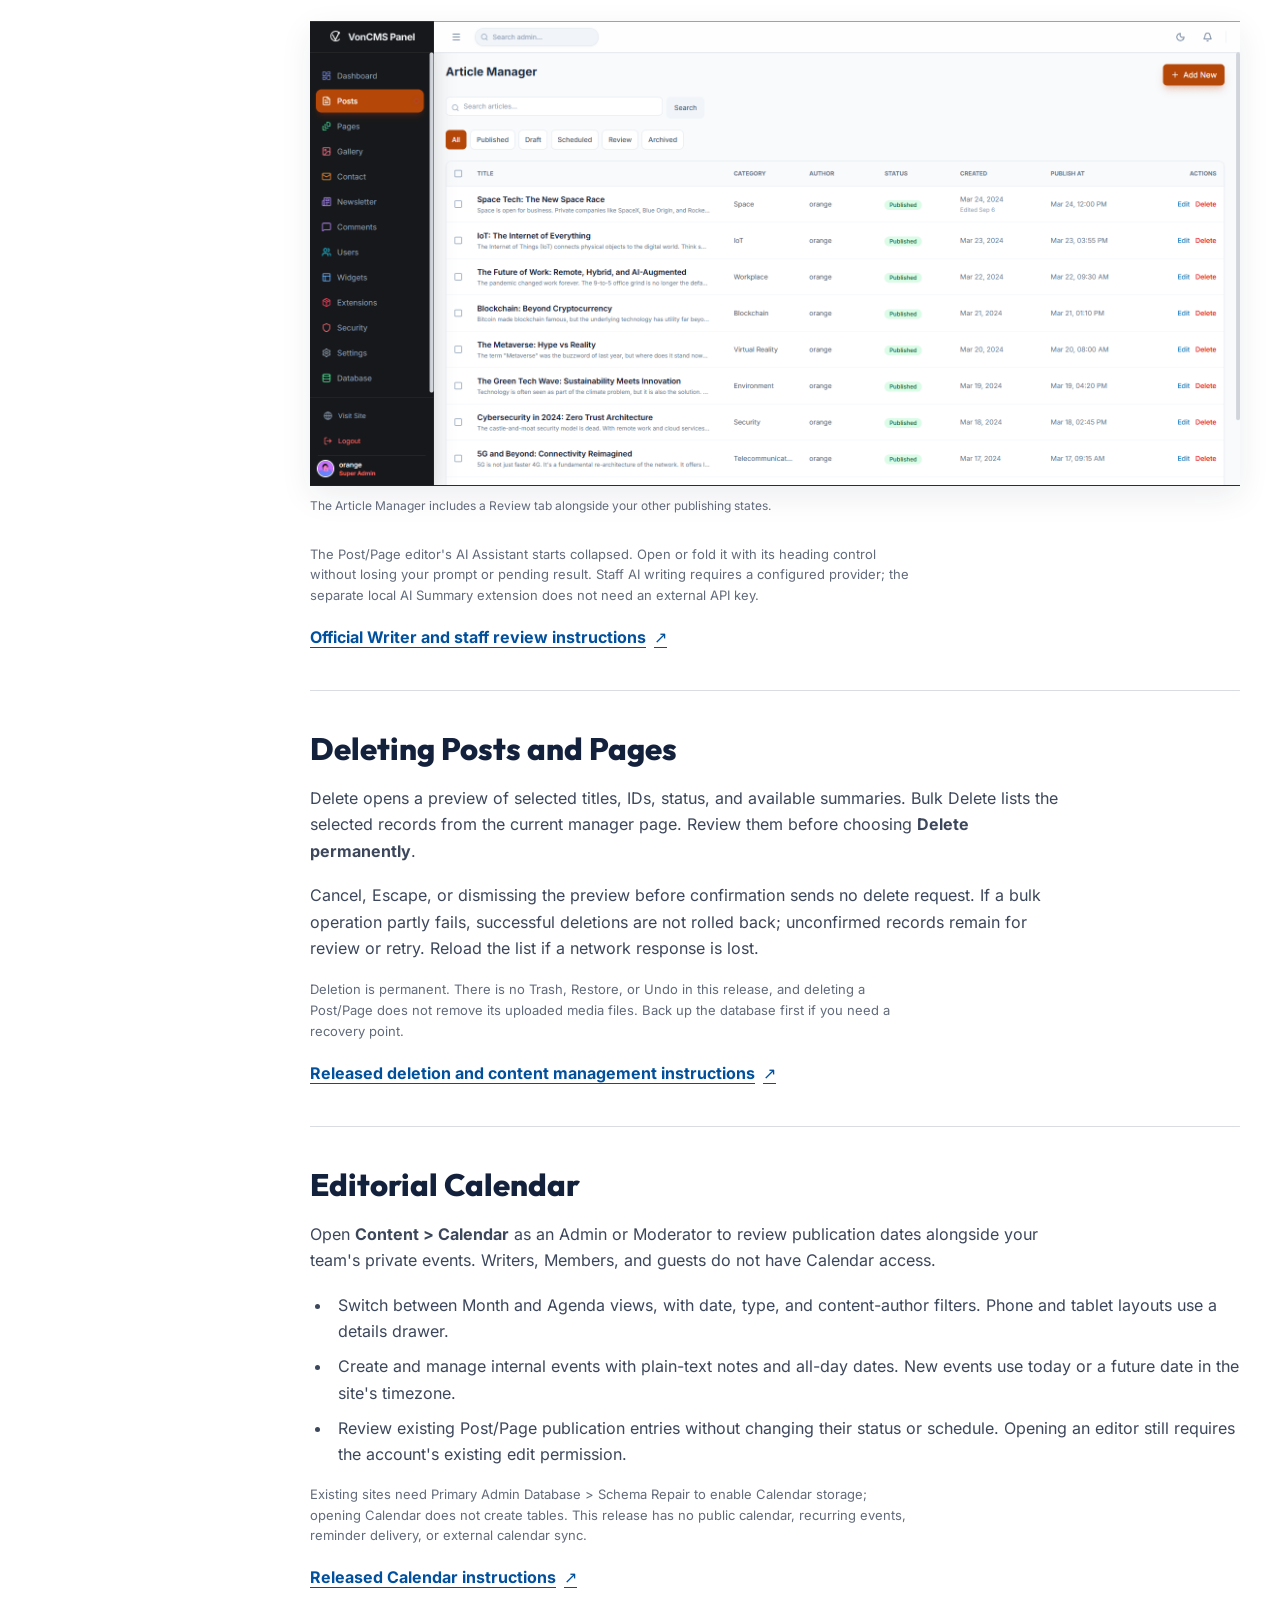
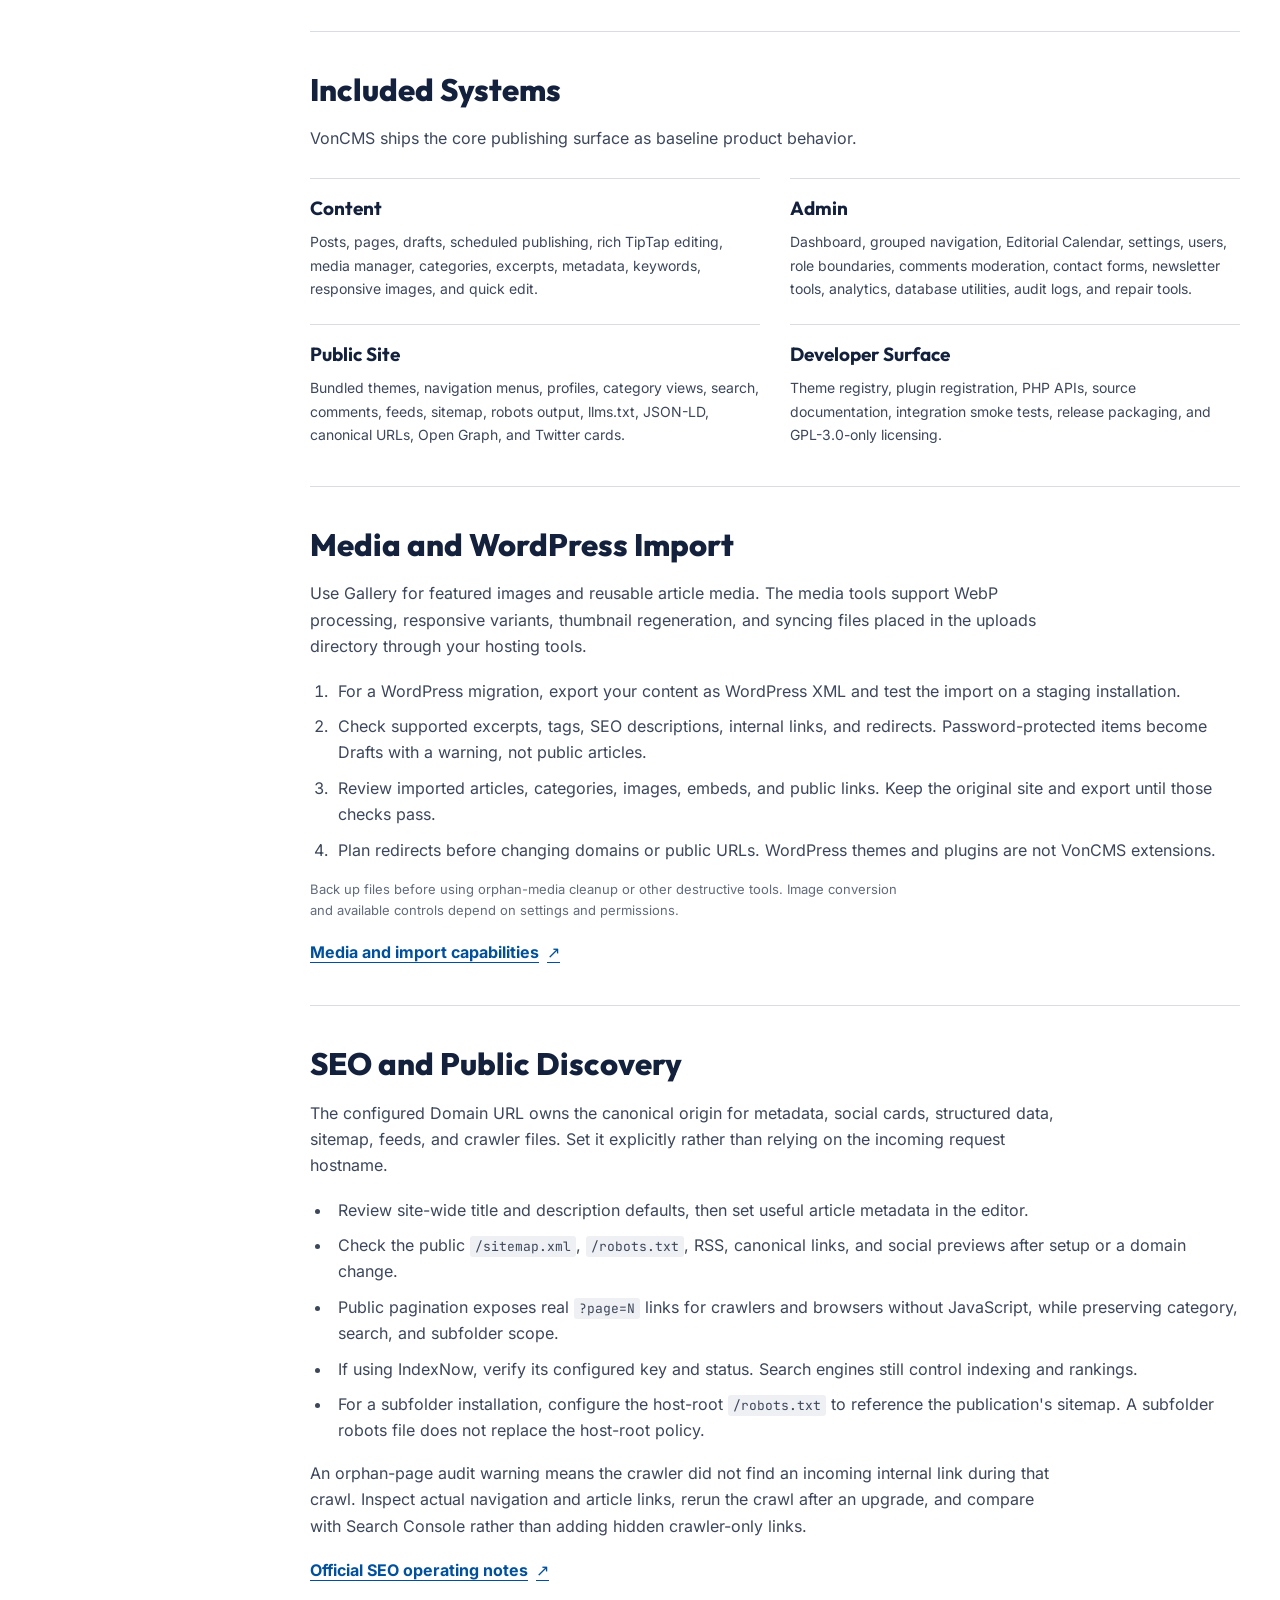
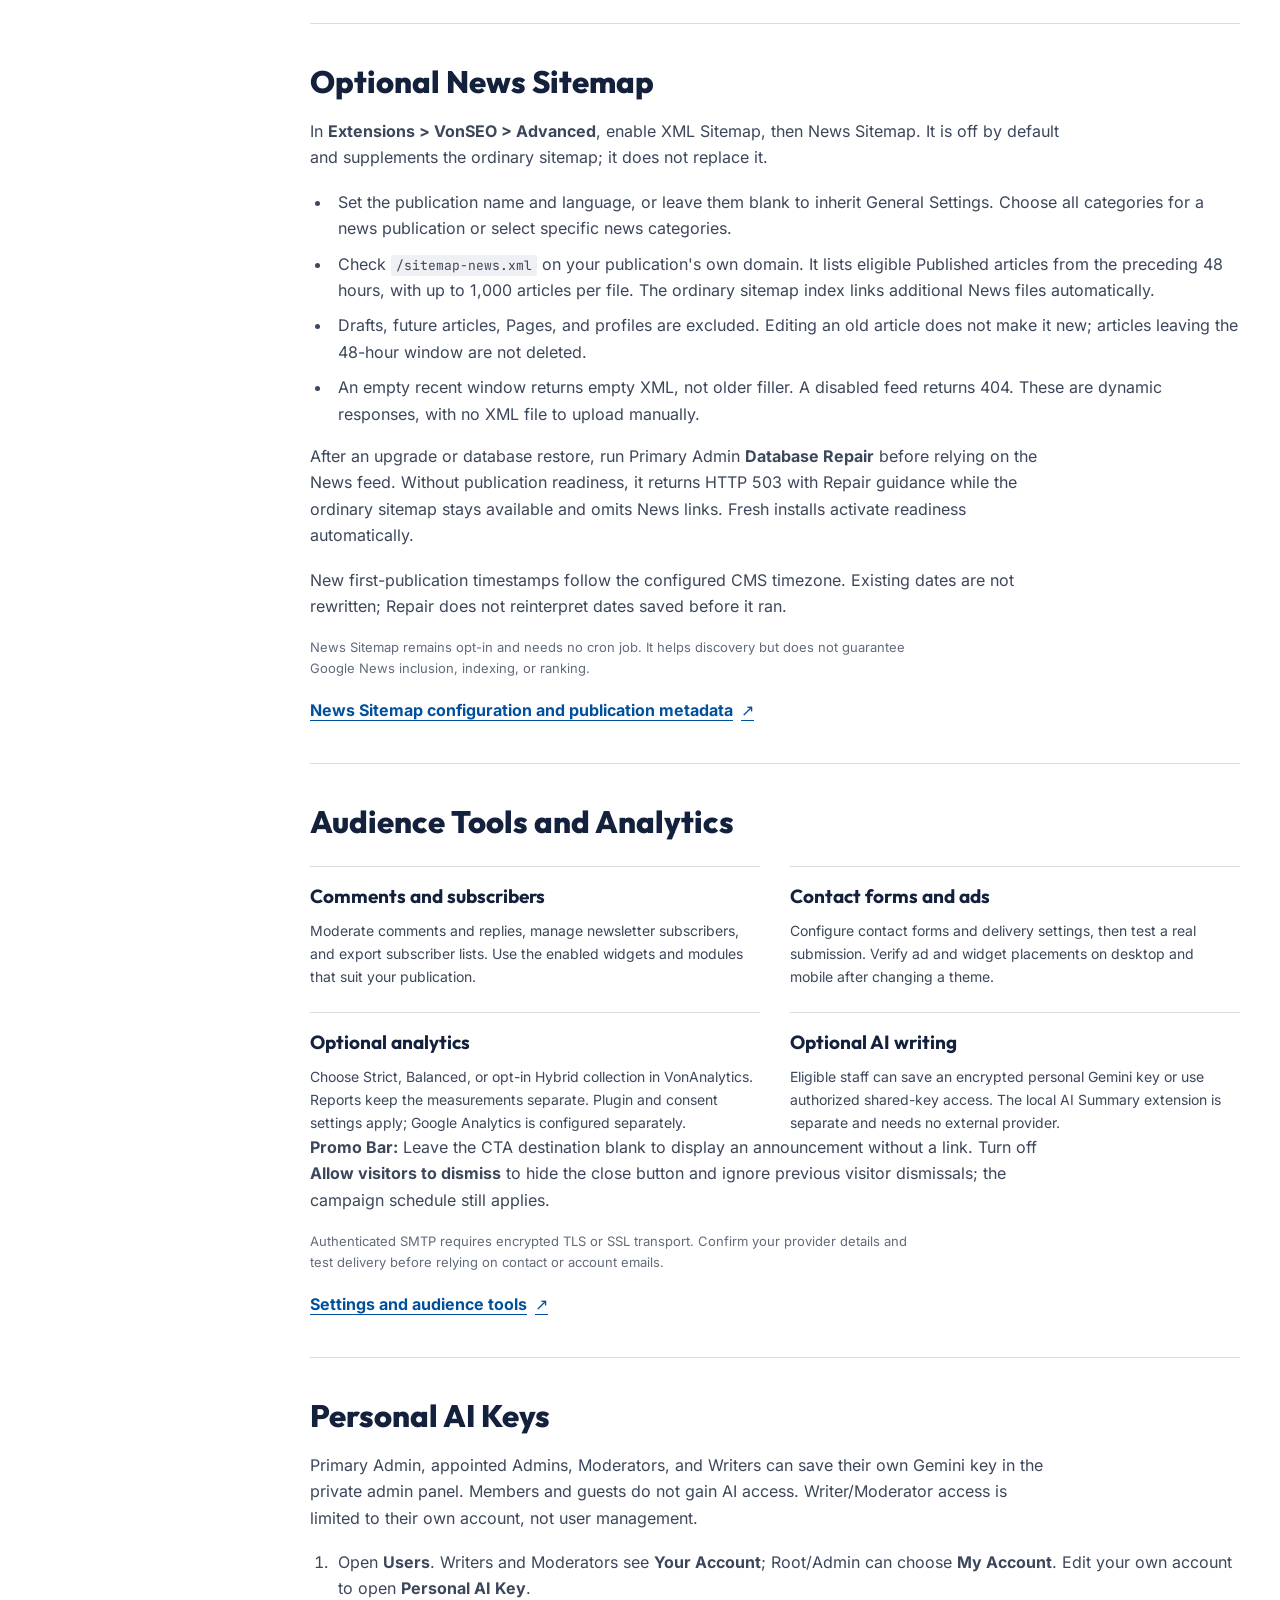
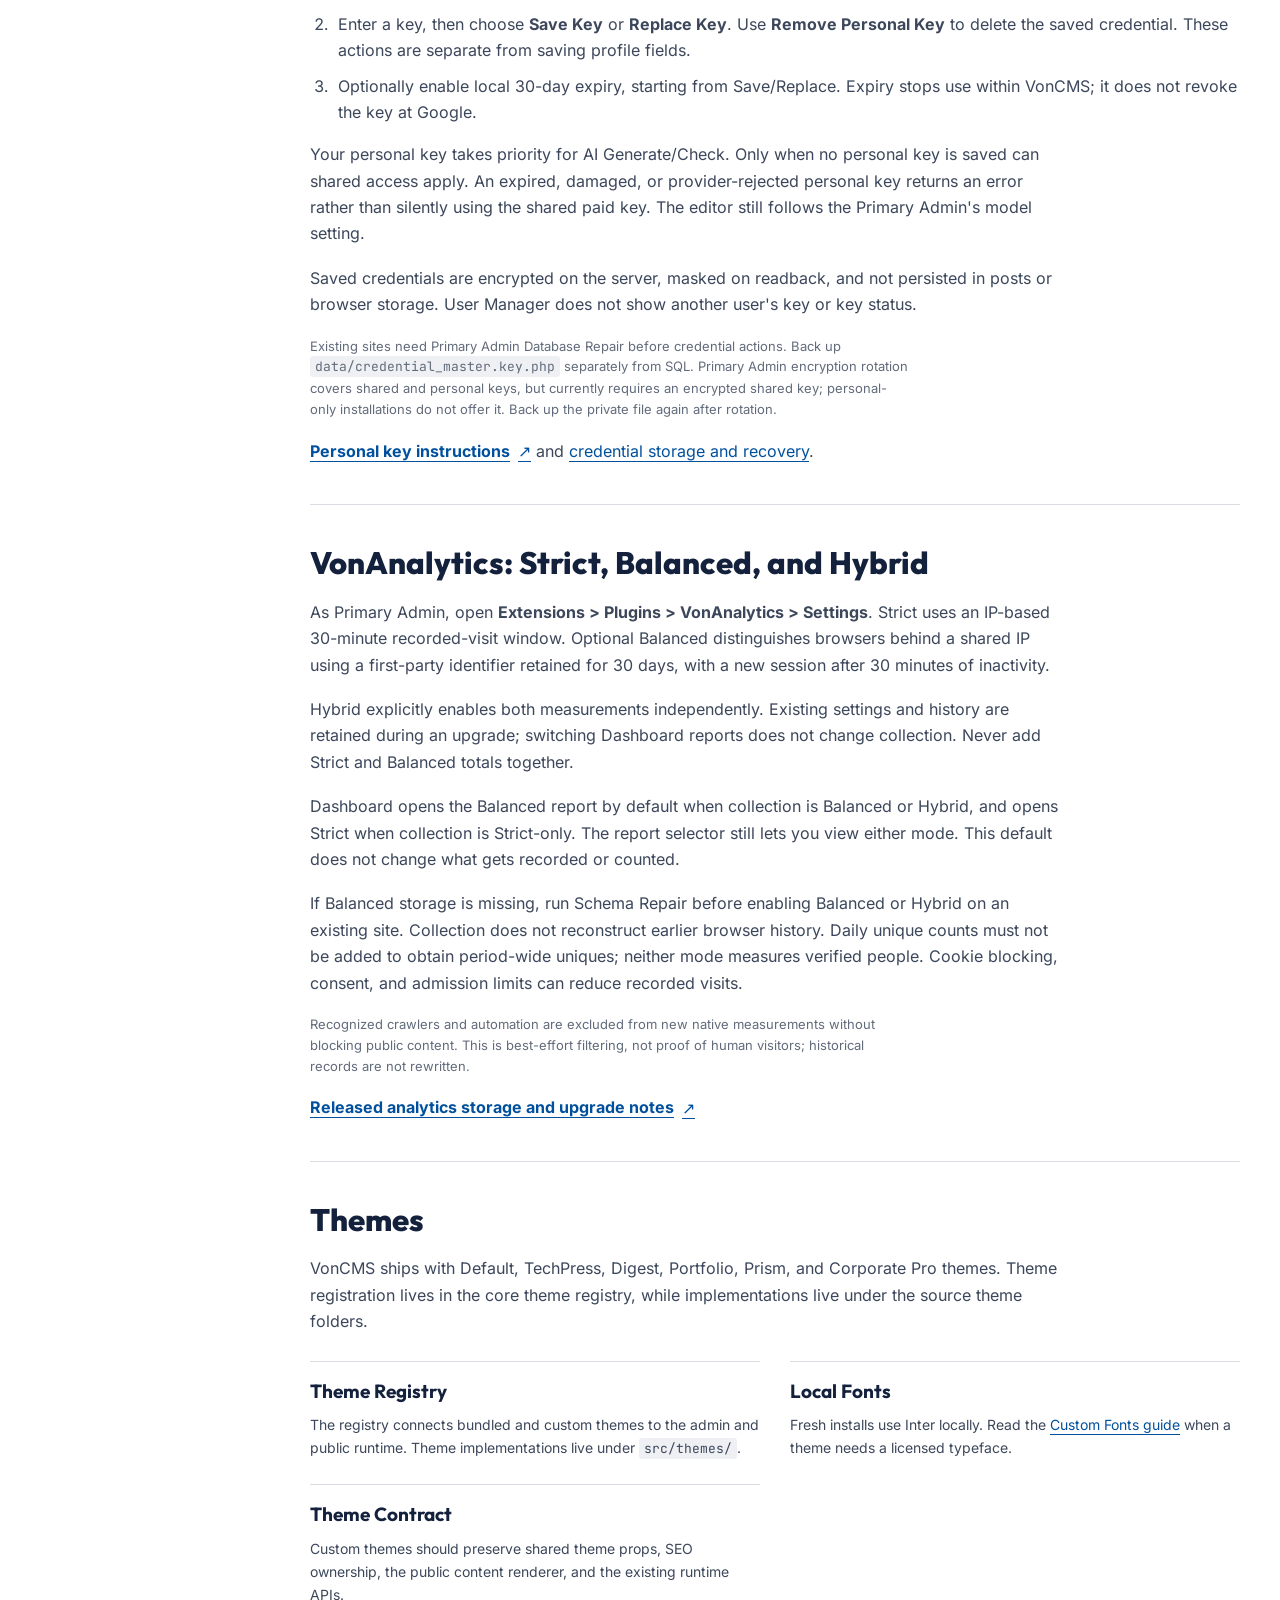
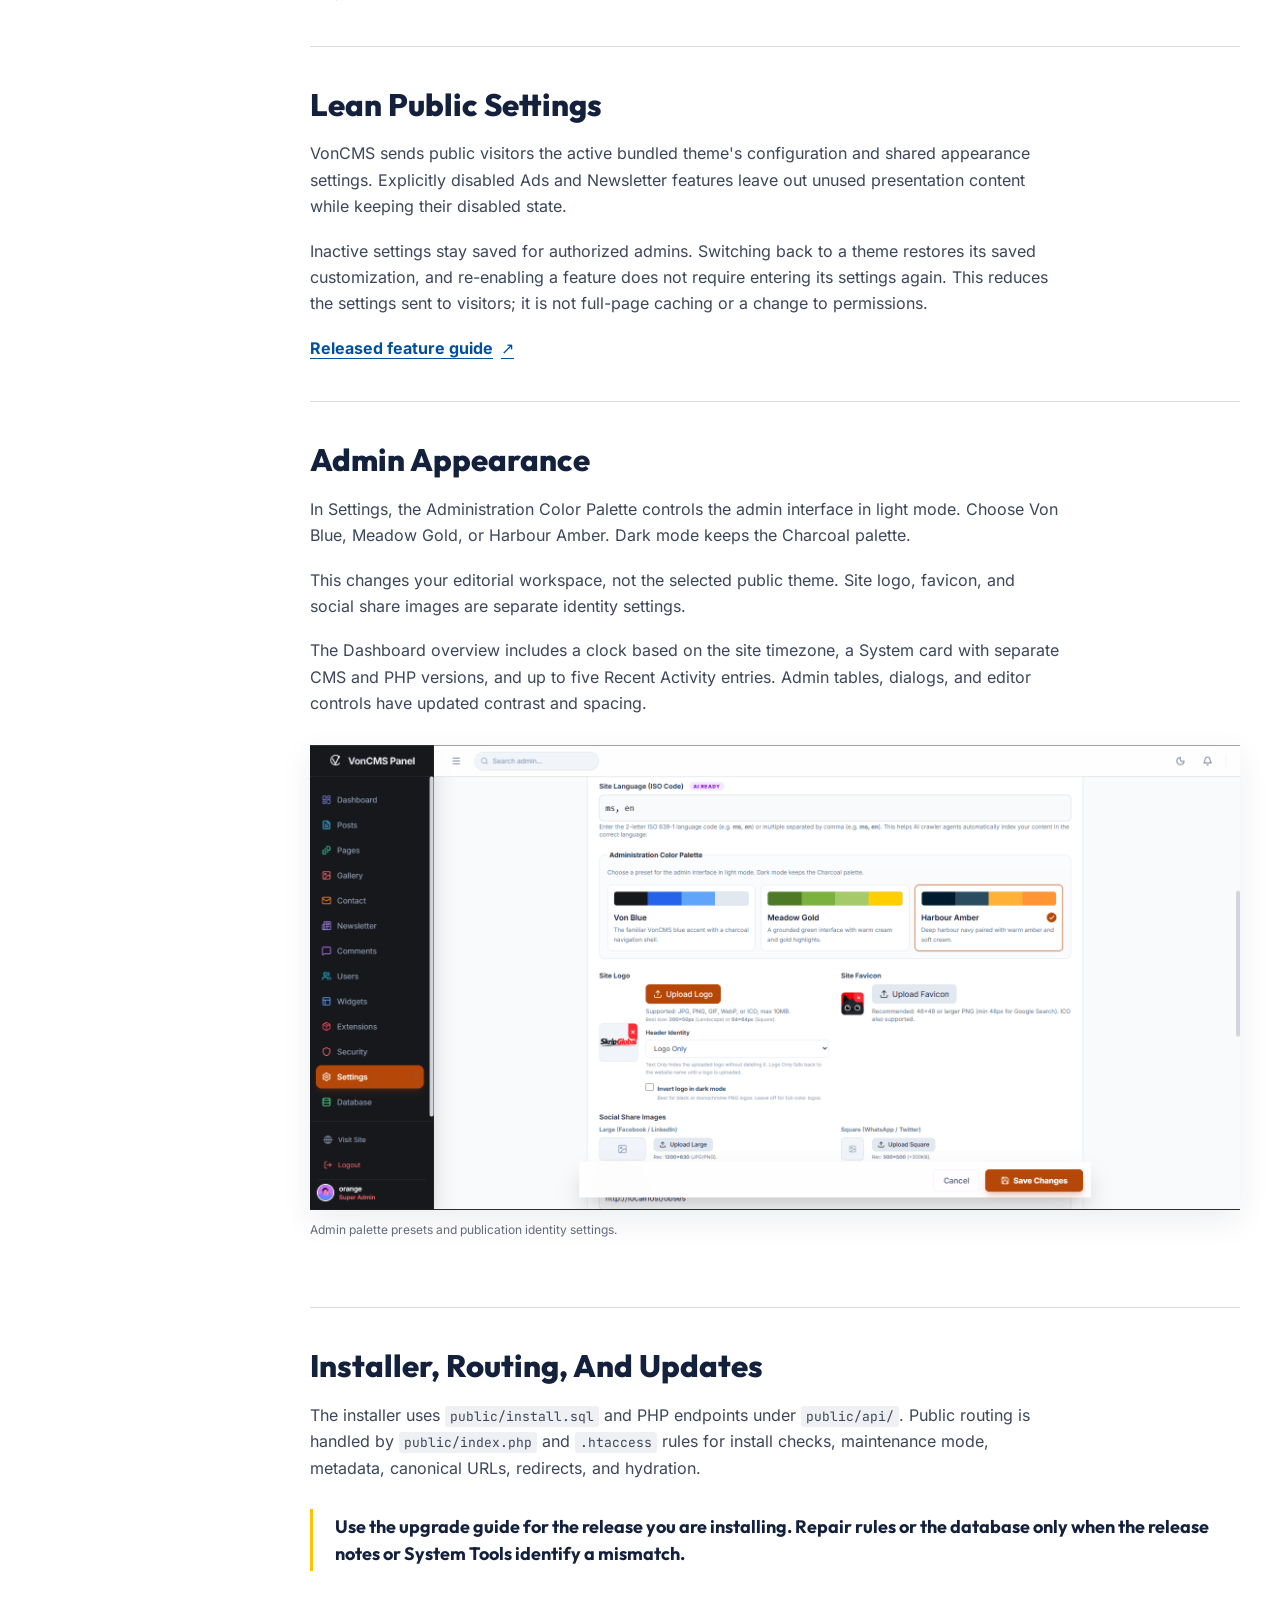
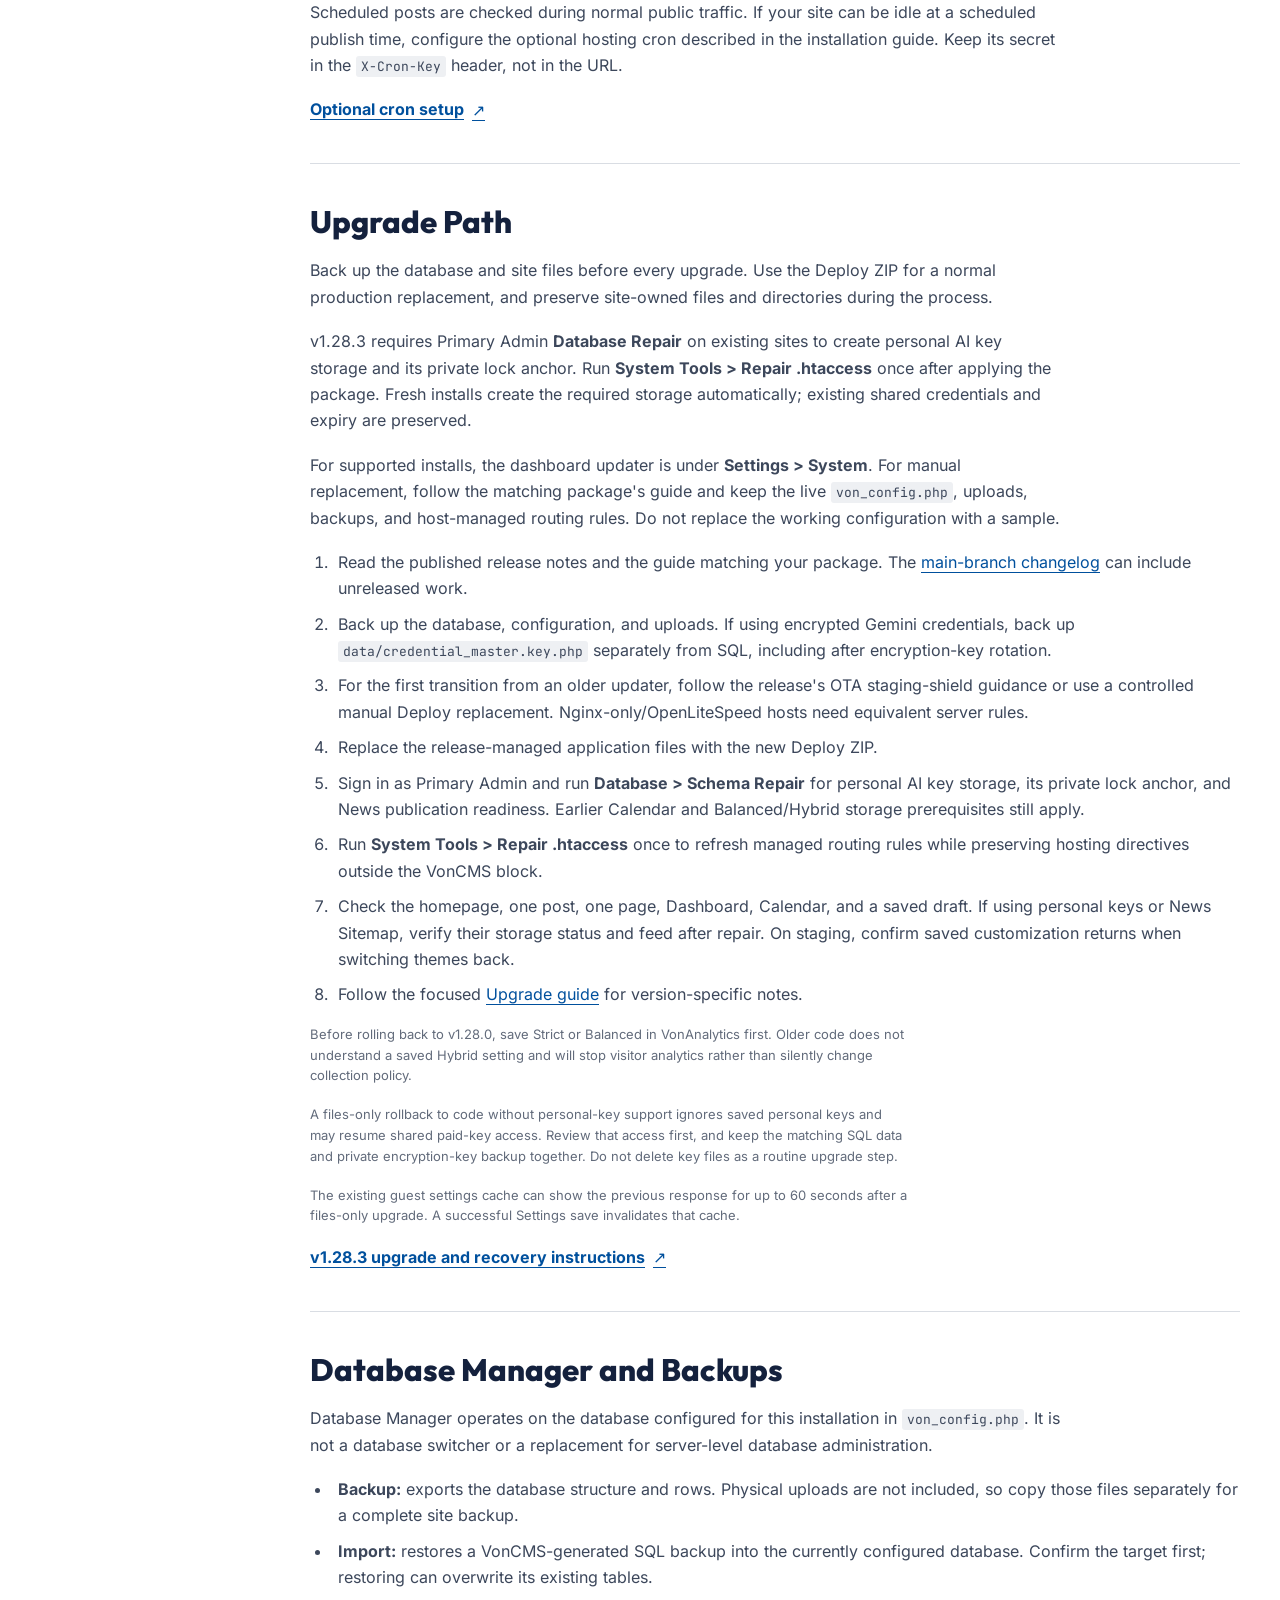
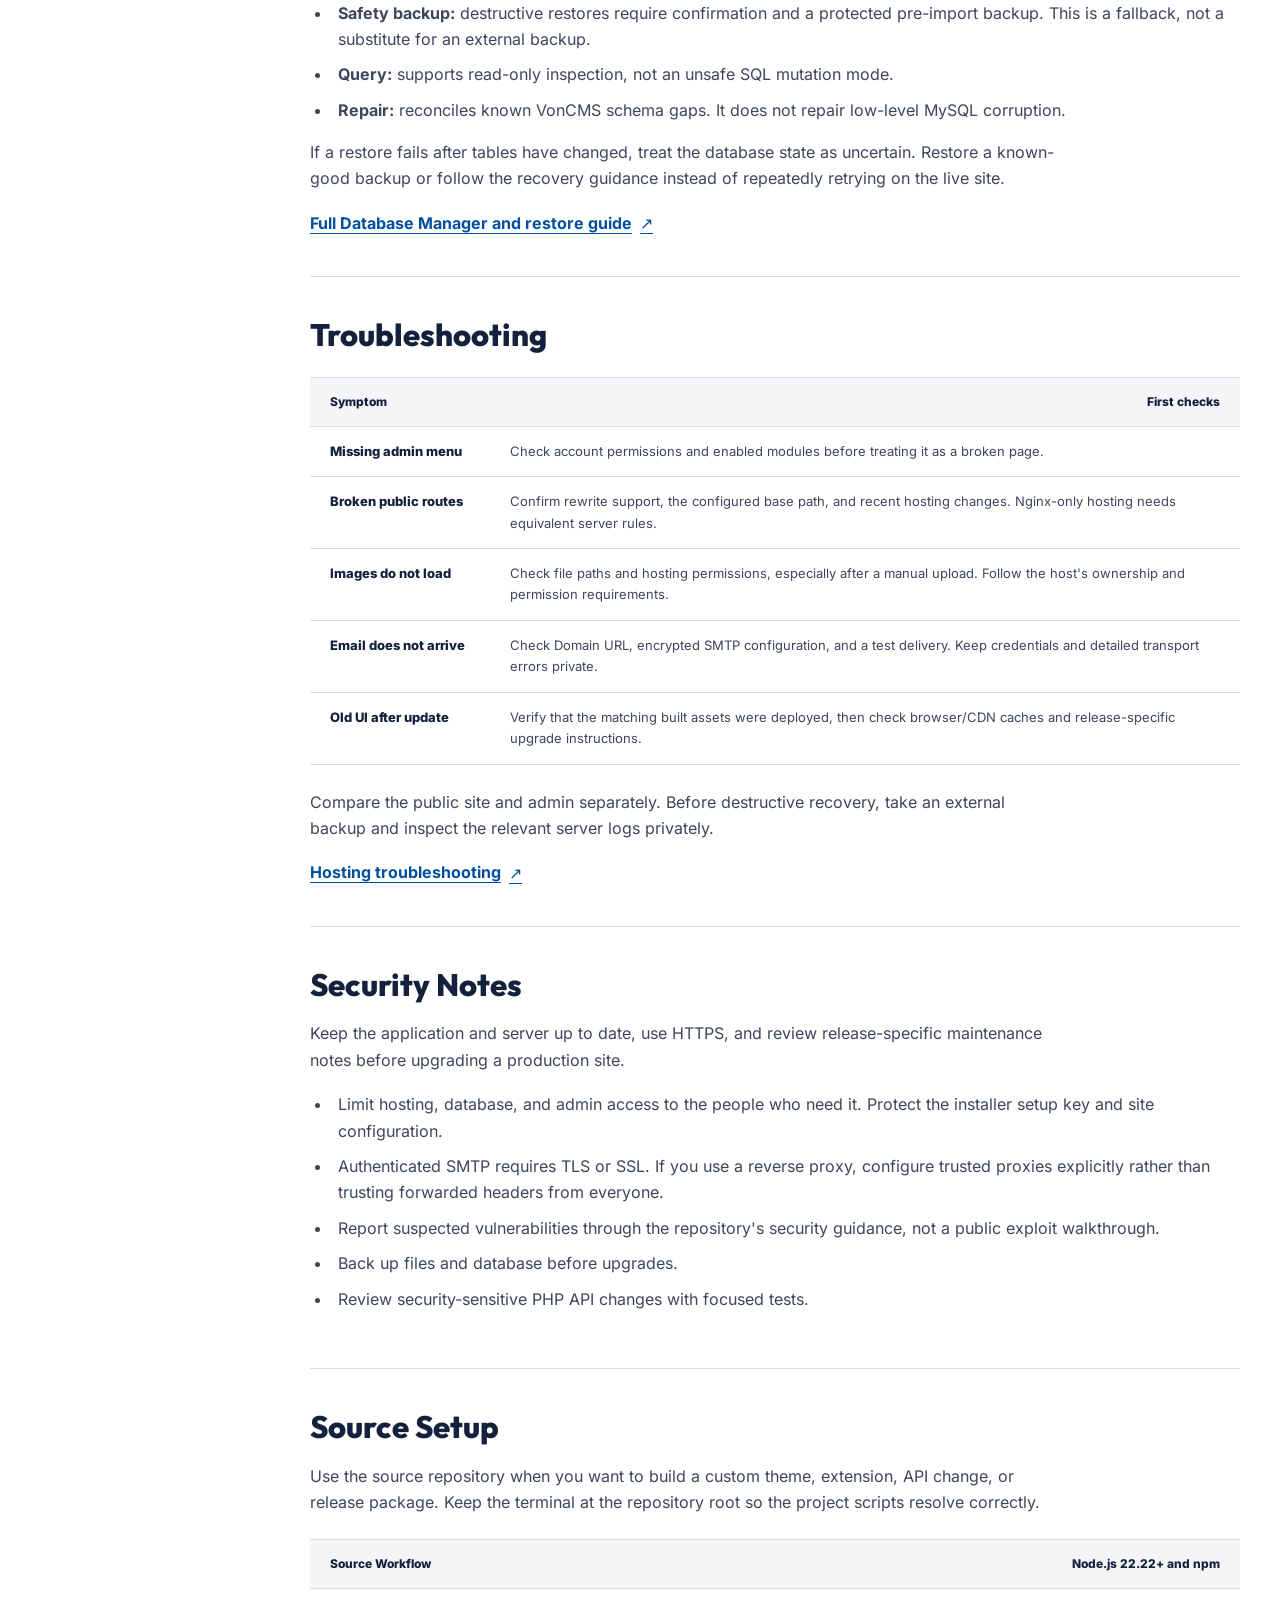
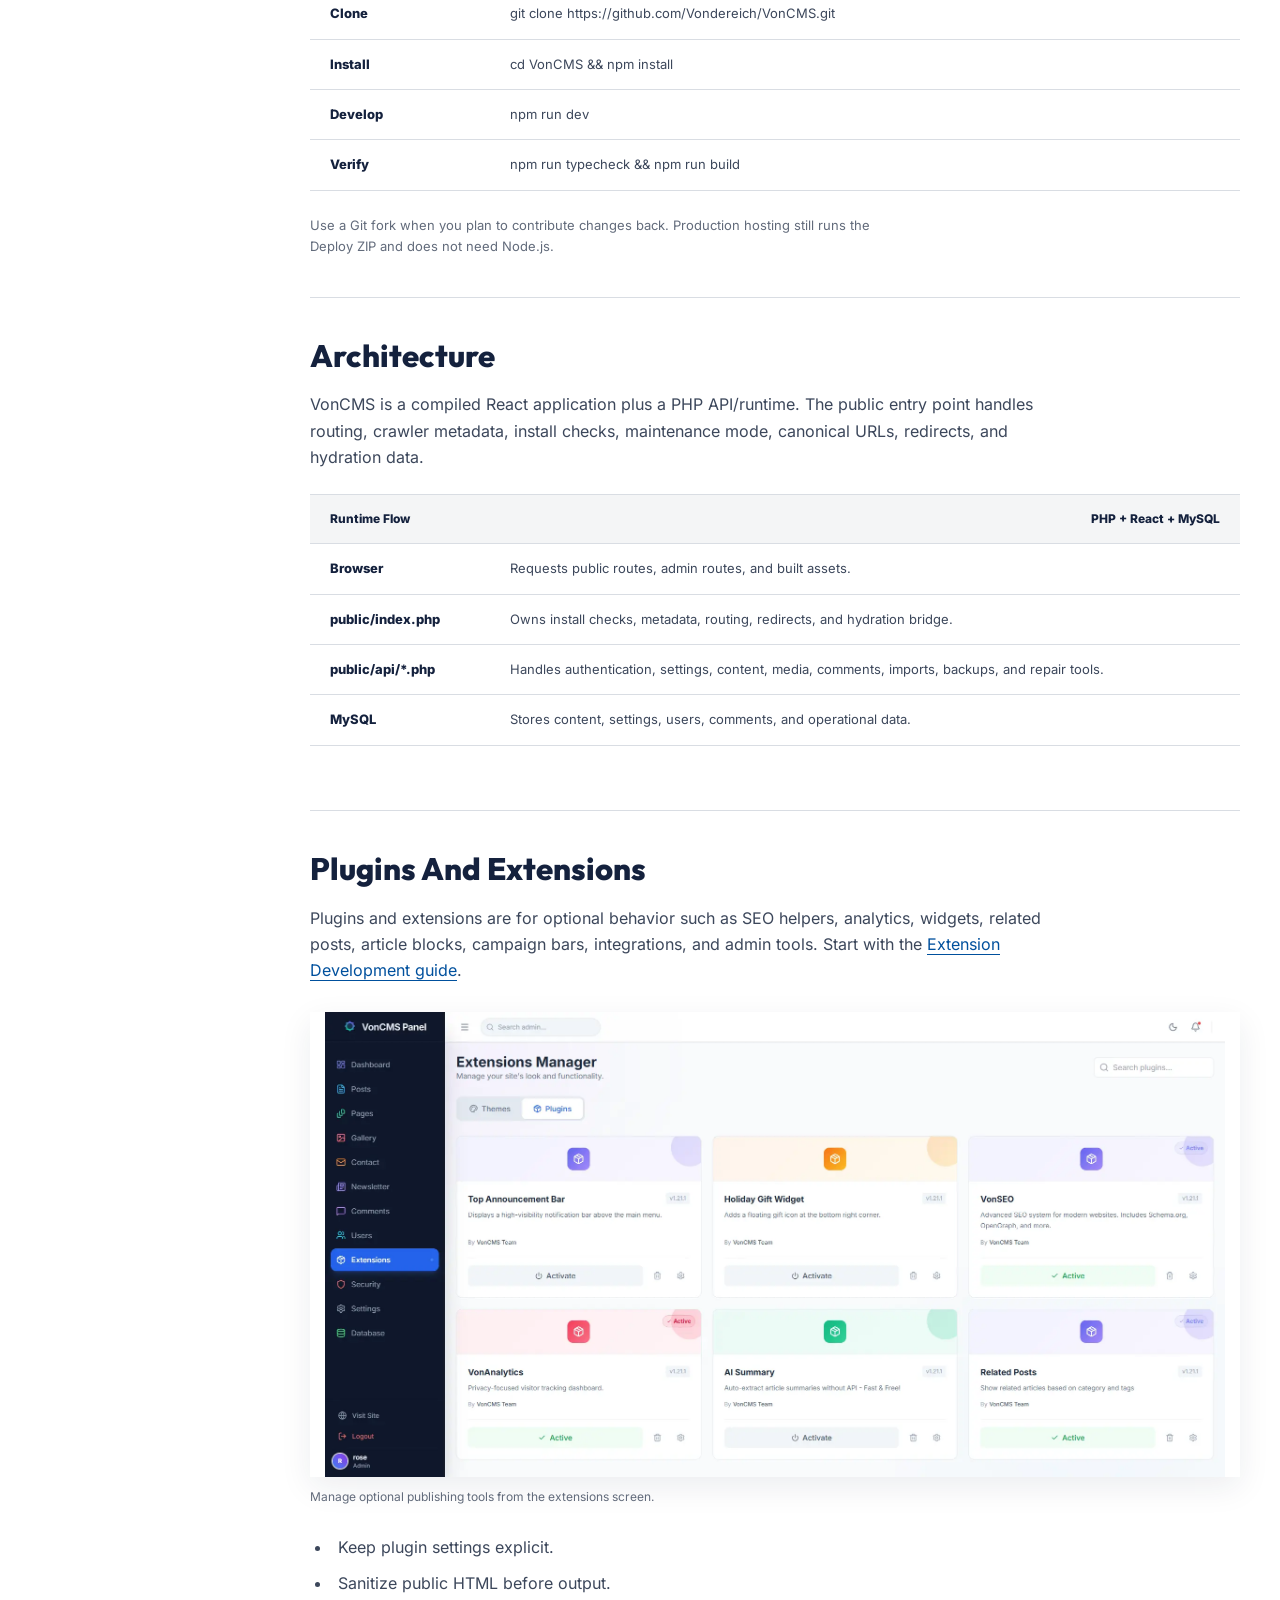
==== commit 5f92edc2: "Update docs and roadmap for released VonCMS 1.28.3" ====
--- a/docs.html
+++ b/docs.html
@@ -101,7 +101,7 @@
       A practical guide to running a self-hosted publishing CMS for your news website or blog. Start with the Deploy ZIP; use the source repository when you need a custom build.
     </p>
     <div class="guide-links"><a class="btn-primary" href="#install">Install a site</a><a class="btn-secondary" href="#workflow">Manage publishing</a><a class="btn-secondary" href="#source">Develop from source</a></div>
-    <p class="page-note">Updated for VonCMS v1.28.2 The BluePrint. See the <a href="https://github.com/Vondereich/VonCMS/releases/tag/v.1.28.2">published release notes</a> for package-specific changes.</p>
+    <p class="page-note">Updated for VonCMS v1.28.3 The BluePrint. See the <a href="https://github.com/Vondereich/VonCMS/releases/tag/v.1.28.3">published release notes</a> for package-specific changes.</p>
   </div>
 </header>
 
@@ -129,6 +129,7 @@
         <li><a href="#seo">SEO &amp; Discovery</a></li>
         <li><a href="#news-sitemap">News Sitemap</a></li>
         <li><a href="#engagement">Audience &amp; Analytics</a></li>
+        <li><a href="#personal-ai">Personal AI Keys</a></li>
         <li><a href="#analytics">VonAnalytics Modes</a></li>
         <li><a href="#included">Included Systems</a></li>
         <li><a href="#themes">Themes</a></li>
@@ -260,7 +261,7 @@
       <p>Delete opens a preview of selected titles, IDs, status, and available summaries. Bulk Delete lists the selected records from the current manager page. Review them before choosing <strong>Delete permanently</strong>.</p>
       <p>Cancel, Escape, or dismissing the preview before confirmation sends no delete request. If a bulk operation partly fails, successful deletions are not rolled back; unconfirmed records remain for review or retry. Reload the list if a network response is lost.</p>
       <p class="small-note">Deletion is permanent. There is no Trash, Restore, or Undo in this release, and deleting a Post/Page does not remove its uploaded media files. Back up the database first if you need a recovery point.</p>
-      <p><a class="text-link" href="https://github.com/Vondereich/VonCMS/blob/v.1.28.2/docs/MANUAL.md">Released deletion and content management instructions</a></p>
+      <p><a class="text-link" href="https://github.com/Vondereich/VonCMS/blob/v.1.28.3/docs/MANUAL.md">Released deletion and content management instructions</a></p>
     </section>
 
     <section id="calendar">
@@ -272,7 +273,7 @@
         <li>Review existing Post/Page publication entries without changing their status or schedule. Opening an editor still requires the account's existing edit permission.</li>
       </ul>
       <p class="small-note">Existing sites need Primary Admin Database &gt; Schema Repair to enable Calendar storage; opening Calendar does not create tables. This release has no public calendar, recurring events, reminder delivery, or external calendar sync.</p>
-      <p><a class="text-link" href="https://github.com/Vondereich/VonCMS/blob/v.1.28.2/docs/MANUAL.md#editorial-calendar">Released Calendar instructions</a></p>
+      <p><a class="text-link" href="https://github.com/Vondereich/VonCMS/blob/v.1.28.3/docs/MANUAL.md#editorial-calendar">Released Calendar instructions</a></p>
     </section>
 
     <section id="included">
@@ -334,8 +335,10 @@
         <li>Drafts, future articles, Pages, and profiles are excluded. Editing an old article does not make it new; articles leaving the 48-hour window are not deleted.</li>
         <li>An empty recent window returns empty XML, not older filler. A disabled feed returns 404. These are dynamic responses, with no XML file to upload manually.</li>
       </ul>
-      <p class="small-note">No database migration or cron job is needed just to enable News Sitemap. It helps discovery but does not guarantee Google News inclusion, indexing, or ranking.</p>
-      <p><a class="text-link" href="https://github.com/Vondereich/VonCMS/blob/v.1.28.2/docs/MANUAL.md#optional-news-sitemap">News Sitemap configuration and publication metadata</a></p>
+      <p>After an upgrade or database restore, run Primary Admin <strong>Database Repair</strong> before relying on the News feed. Without publication readiness, it returns HTTP 503 with Repair guidance while the ordinary sitemap stays available and omits News links. Fresh installs activate readiness automatically.</p>
+      <p>New first-publication timestamps follow the configured CMS timezone. Existing dates are not rewritten; Repair does not reinterpret dates saved before it ran.</p>
+      <p class="small-note">News Sitemap remains opt-in and needs no cron job. It helps discovery but does not guarantee Google News inclusion, indexing, or ranking.</p>
+      <p><a class="text-link" href="https://github.com/Vondereich/VonCMS/blob/v.1.28.3/docs/MANUAL.md#optional-news-sitemap">News Sitemap configuration and publication metadata</a></p>
     </section>
 
     <section id="engagement">
@@ -344,11 +347,25 @@
         <div class="card"><h3>Comments and subscribers</h3><p>Moderate comments and replies, manage newsletter subscribers, and export subscriber lists. Use the enabled widgets and modules that suit your publication.</p></div>
         <div class="card"><h3>Contact forms and ads</h3><p>Configure contact forms and delivery settings, then test a real submission. Verify ad and widget placements on desktop and mobile after changing a theme.</p></div>
         <div class="card"><h3>Optional analytics</h3><p>Choose Strict, Balanced, or opt-in Hybrid collection in VonAnalytics. Reports keep the measurements separate. Plugin and consent settings apply; Google Analytics is configured separately.</p></div>
-        <div class="card"><h3>Optional AI writing</h3><p>Authorized staff can use the configured shared Gemini key, stored encrypted with masked Settings responses. The local AI Summary extension is separate and needs no external provider.</p></div>
+        <div class="card"><h3>Optional AI writing</h3><p>Eligible staff can save an encrypted personal Gemini key or use authorized shared-key access. The local AI Summary extension is separate and needs no external provider.</p></div>
       </div>
       <p><strong>Promo Bar:</strong> Leave the CTA destination blank to display an announcement without a link. Turn off <strong>Allow visitors to dismiss</strong> to hide the close button and ignore previous visitor dismissals; the campaign schedule still applies.</p>
       <p class="small-note">Authenticated SMTP requires encrypted TLS or SSL transport. Confirm your provider details and test delivery before relying on contact or account emails.</p>
       <p><a class="text-link" href="https://github.com/Vondereich/VonCMS/blob/main/docs/MANUAL.md#settings">Settings and audience tools</a></p>
+    </section>
+
+    <section id="personal-ai">
+      <h2>Personal AI Keys</h2>
+      <p>Primary Admin, appointed Admins, Moderators, and Writers can save their own Gemini key in the private admin panel. Members and guests do not gain AI access. Writer/Moderator access is limited to their own account, not user management.</p>
+      <ol>
+        <li>Open <strong>Users</strong>. Writers and Moderators see <strong>Your Account</strong>; Root/Admin can choose <strong>My Account</strong>. Edit your own account to open <strong>Personal AI Key</strong>.</li>
+        <li>Enter a key, then choose <strong>Save Key</strong> or <strong>Replace Key</strong>. Use <strong>Remove Personal Key</strong> to delete the saved credential. These actions are separate from saving profile fields.</li>
+        <li>Optionally enable local 30-day expiry, starting from Save/Replace. Expiry stops use within VonCMS; it does not revoke the key at Google.</li>
+      </ol>
+      <p>Your personal key takes priority for AI Generate/Check. Only when no personal key is saved can shared access apply. An expired, damaged, or provider-rejected personal key returns an error rather than silently using the shared paid key. The editor still follows the Primary Admin's model setting.</p>
+      <p>Saved credentials are encrypted on the server, masked on readback, and not persisted in posts or browser storage. User Manager does not show another user's key or key status.</p>
+      <p class="small-note">Existing sites need Primary Admin Database Repair before credential actions. Back up <code>data/credential_master.key.php</code> separately from SQL. Primary Admin encryption rotation covers shared and personal keys, but currently requires an encrypted shared key; personal-only installations do not offer it. Back up the private file again after rotation.</p>
+      <p><a class="text-link" href="https://github.com/Vondereich/VonCMS/blob/v.1.28.3/docs/MANUAL.md#personal-ai-key">Personal key instructions</a> and <a href="https://github.com/Vondereich/VonCMS/blob/v.1.28.3/docs/SECURITY.md#shared-and-personal-gemini-credential-encryption">credential storage and recovery</a>.</p>
     </section>
 
     <section id="analytics">
@@ -358,7 +375,7 @@
       <p>Dashboard opens the Balanced report by default when collection is Balanced or Hybrid, and opens Strict when collection is Strict-only. The report selector still lets you view either mode. This default does not change what gets recorded or counted.</p>
       <p>If Balanced storage is missing, run Schema Repair before enabling Balanced or Hybrid on an existing site. Collection does not reconstruct earlier browser history. Daily unique counts must not be added to obtain period-wide uniques; neither mode measures verified people. Cookie blocking, consent, and admission limits can reduce recorded visits.</p>
       <p class="small-note">Recognized crawlers and automation are excluded from new native measurements without blocking public content. This is best-effort filtering, not proof of human visitors; historical records are not rewritten.</p>
-      <p><a class="text-link" href="https://github.com/Vondereich/VonCMS/blob/v.1.28.2/docs/UPGRADE.md">Released analytics storage and upgrade notes</a></p>
+      <p><a class="text-link" href="https://github.com/Vondereich/VonCMS/blob/v.1.28.3/docs/UPGRADE.md">Released analytics storage and upgrade notes</a></p>
     </section>
 
     <section id="themes">
@@ -384,7 +401,7 @@
       <h2>Lean Public Settings</h2>
       <p>VonCMS sends public visitors the active bundled theme's configuration and shared appearance settings. Explicitly disabled Ads and Newsletter features leave out unused presentation content while keeping their disabled state.</p>
       <p>Inactive settings stay saved for authorized admins. Switching back to a theme restores its saved customization, and re-enabling a feature does not require entering its settings again. This reduces the settings sent to visitors; it is not full-page caching or a change to permissions.</p>
-      <p><a class="text-link" href="https://github.com/Vondereich/VonCMS/blob/v.1.28.2/docs/FEATURES.md">v1.28.2 feature guide</a></p>
+      <p><a class="text-link" href="https://github.com/Vondereich/VonCMS/blob/v.1.28.3/docs/FEATURES.md">Released feature guide</a></p>
     </section>
 
     <section id="appearance">
@@ -409,20 +426,22 @@
     <section id="upgrade">
       <h2>Upgrade Path</h2>
       <p>Back up the database and site files before every upgrade. Use the Deploy ZIP for a normal production replacement, and preserve site-owned files and directories during the process.</p>
-      <p>Updating from v1.28.1 to v1.28.2 does not require a database migration. Lean Public Settings applies automatically without discarding saved configuration. Hybrid analytics and News Sitemap remain opt-in. Sites coming from older versions still need the storage checks below.</p>
+      <p>v1.28.3 requires Primary Admin <strong>Database Repair</strong> on existing sites to create personal AI key storage and its private lock anchor. Run <strong>System Tools &gt; Repair .htaccess</strong> once after applying the package. Fresh installs create the required storage automatically; existing shared credentials and expiry are preserved.</p>
       <p>For supported installs, the dashboard updater is under <strong>Settings &gt; System</strong>. For manual replacement, follow the matching package's guide and keep the live <code>von_config.php</code>, uploads, backups, and host-managed routing rules. Do not replace the working configuration with a sample.</p>
       <ol>
         <li>Read the published release notes and the guide matching your package. The <a href="https://github.com/Vondereich/VonCMS/blob/main/CHANGELOG.md" rel="noopener noreferrer">main-branch changelog</a> can include unreleased work.</li>
         <li>Back up the database, configuration, and uploads. If using encrypted Gemini credentials, back up <code>data/credential_master.key.php</code> separately from SQL, including after encryption-key rotation.</li>
-        <li>For the first transition from an older updater, follow the release's OTA staging-shield guidance or use a controlled manual Deploy replacement. Run Repair <code>.htaccess</code> when prompted; Nginx-only/OpenLiteSpeed hosts need equivalent server rules.</li>
+        <li>For the first transition from an older updater, follow the release's OTA staging-shield guidance or use a controlled manual Deploy replacement. Nginx-only/OpenLiteSpeed hosts need equivalent server rules.</li>
         <li>Replace the release-managed application files with the new Deploy ZIP.</li>
-        <li>If upgrading from before v1.28.0 or the relevant storage is missing, sign in as Primary Admin and run <strong>Database &gt; Schema Repair</strong> for Calendar and Balanced/Hybrid analytics storage. Fresh installs create these structures automatically.</li>
-        <li>Check the homepage, one post, one page, Dashboard, Calendar, and a saved draft after updating. On staging, switch themes and confirm the saved customization returns when you switch back.</li>
+        <li>Sign in as Primary Admin and run <strong>Database &gt; Schema Repair</strong> for personal AI key storage, its private lock anchor, and News publication readiness. Earlier Calendar and Balanced/Hybrid storage prerequisites still apply.</li>
+        <li>Run <strong>System Tools &gt; Repair .htaccess</strong> once to refresh managed routing rules while preserving hosting directives outside the VonCMS block.</li>
+        <li>Check the homepage, one post, one page, Dashboard, Calendar, and a saved draft. If using personal keys or News Sitemap, verify their storage status and feed after repair. On staging, confirm saved customization returns when switching themes back.</li>
         <li>Follow the focused <a href="https://github.com/Vondereich/VonCMS/blob/main/docs/UPGRADE.md" rel="noopener noreferrer">Upgrade guide</a> for version-specific notes.</li>
       </ol>
       <p class="small-note">Before rolling back to v1.28.0, save Strict or Balanced in VonAnalytics first. Older code does not understand a saved Hybrid setting and will stop visitor analytics rather than silently change collection policy.</p>
+      <p class="small-note">A files-only rollback to code without personal-key support ignores saved personal keys and may resume shared paid-key access. Review that access first, and keep the matching SQL data and private encryption-key backup together. Do not delete key files as a routine upgrade step.</p>
       <p class="small-note">The existing guest settings cache can show the previous response for up to 60 seconds after a files-only upgrade. A successful Settings save invalidates that cache.</p>
-      <p><a class="text-link" href="https://github.com/Vondereich/VonCMS/blob/v.1.28.2/docs/UPGRADE.md">v1.28.2 upgrade and recovery instructions</a></p>
+      <p><a class="text-link" href="https://github.com/Vondereich/VonCMS/blob/v.1.28.3/docs/UPGRADE.md">v1.28.3 upgrade and recovery instructions</a></p>
     </section>
 
     <section id="database">
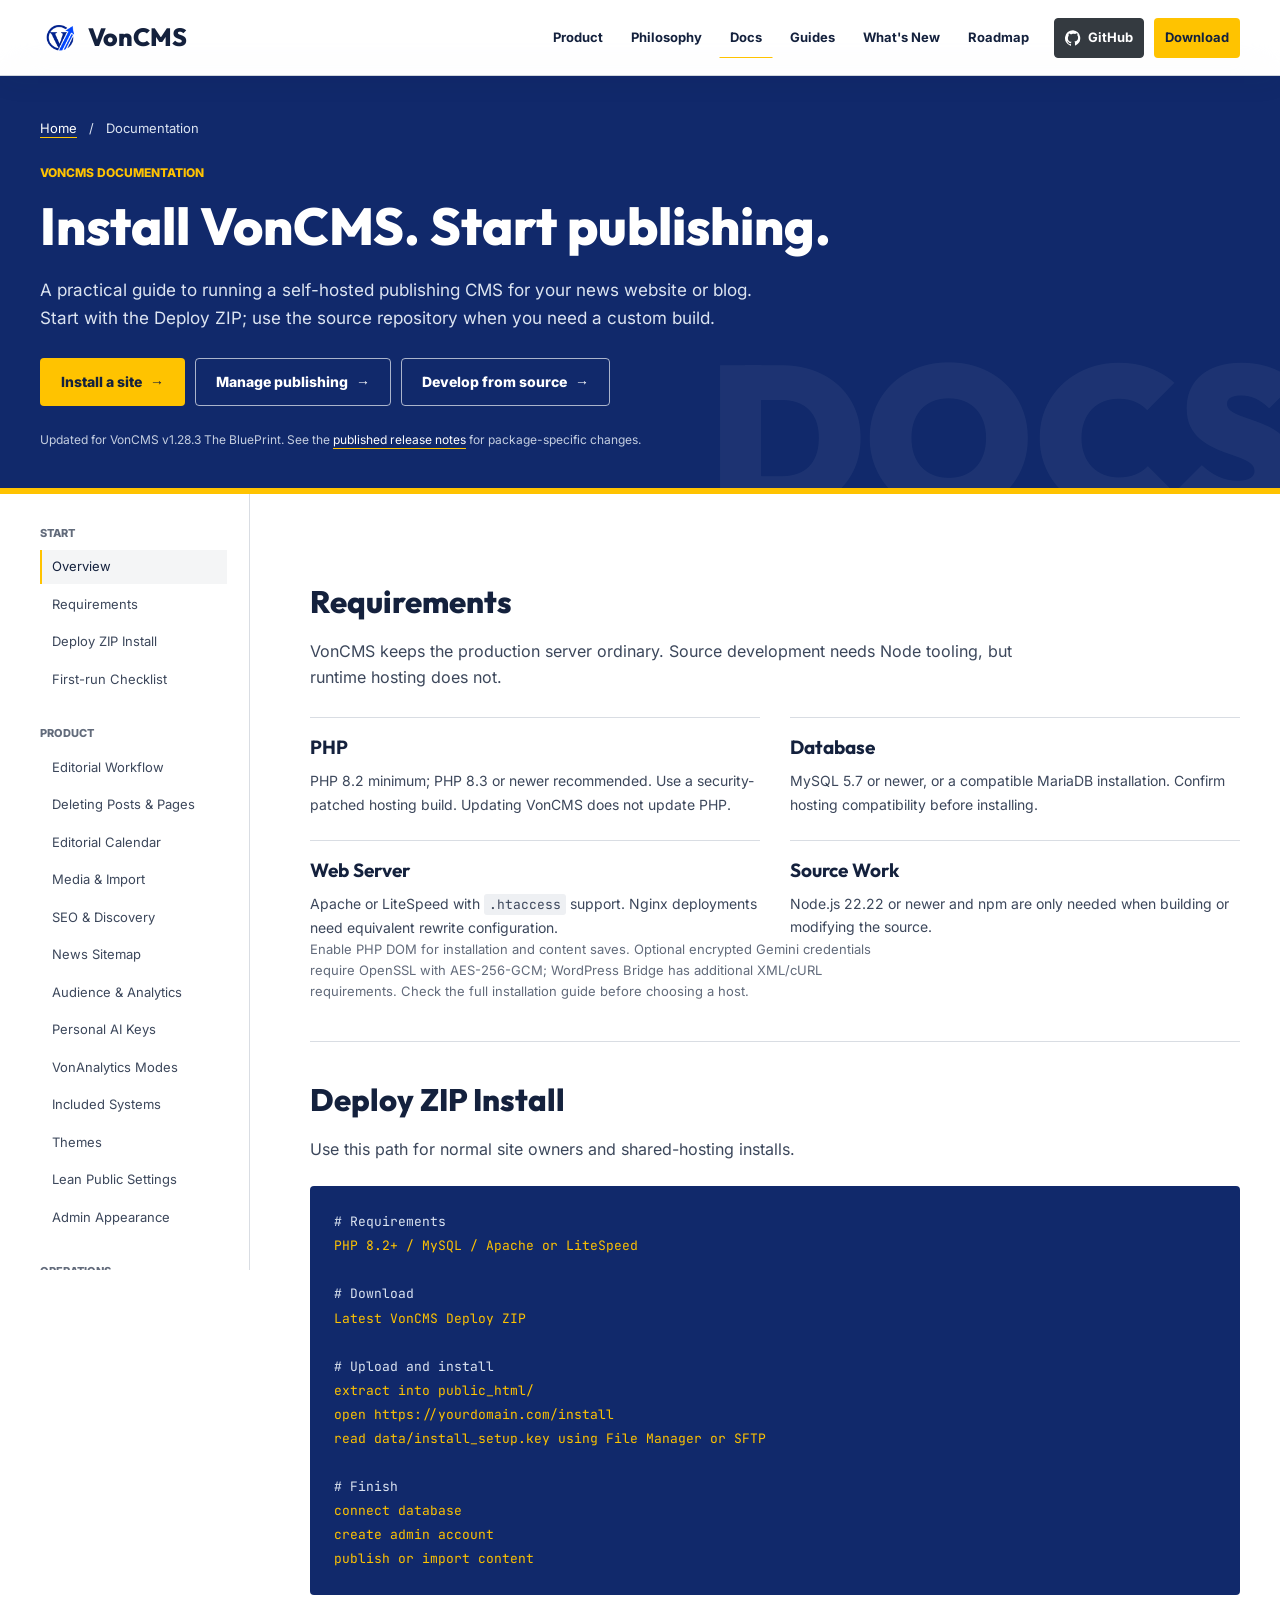
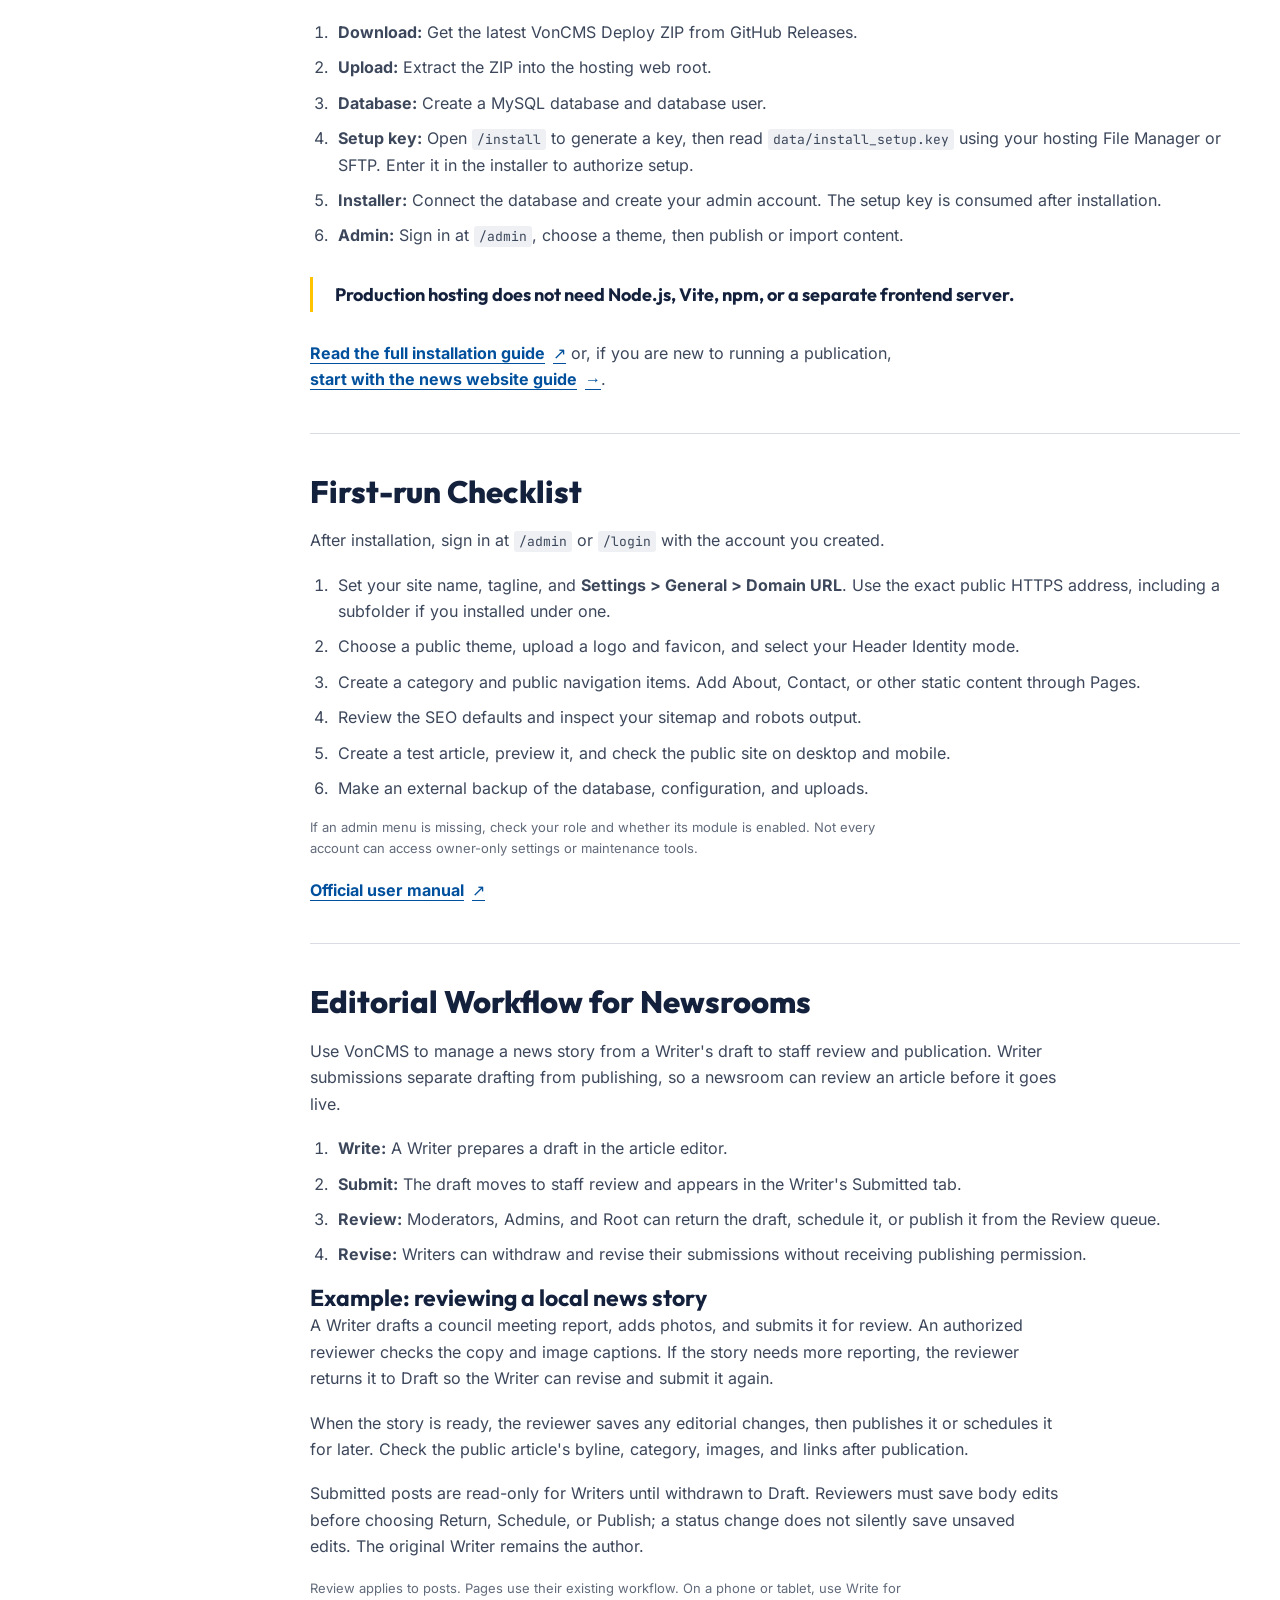
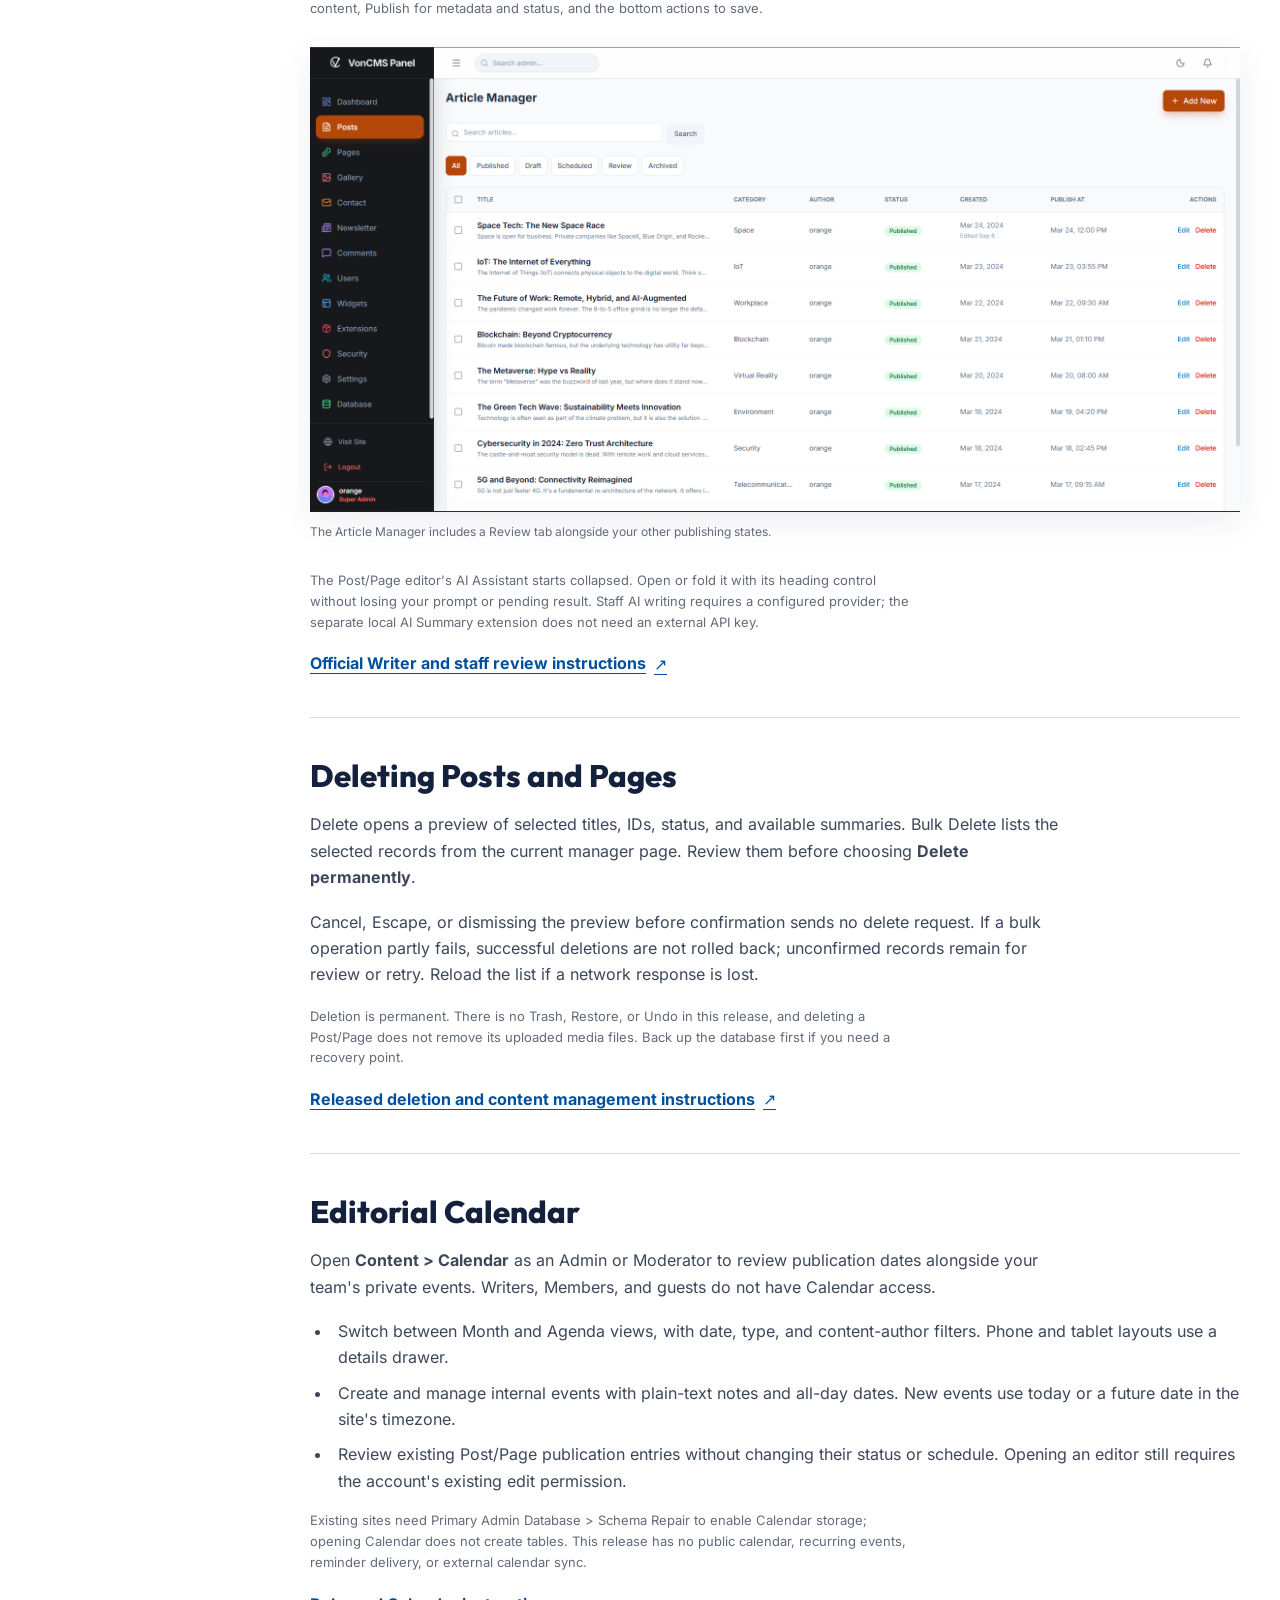
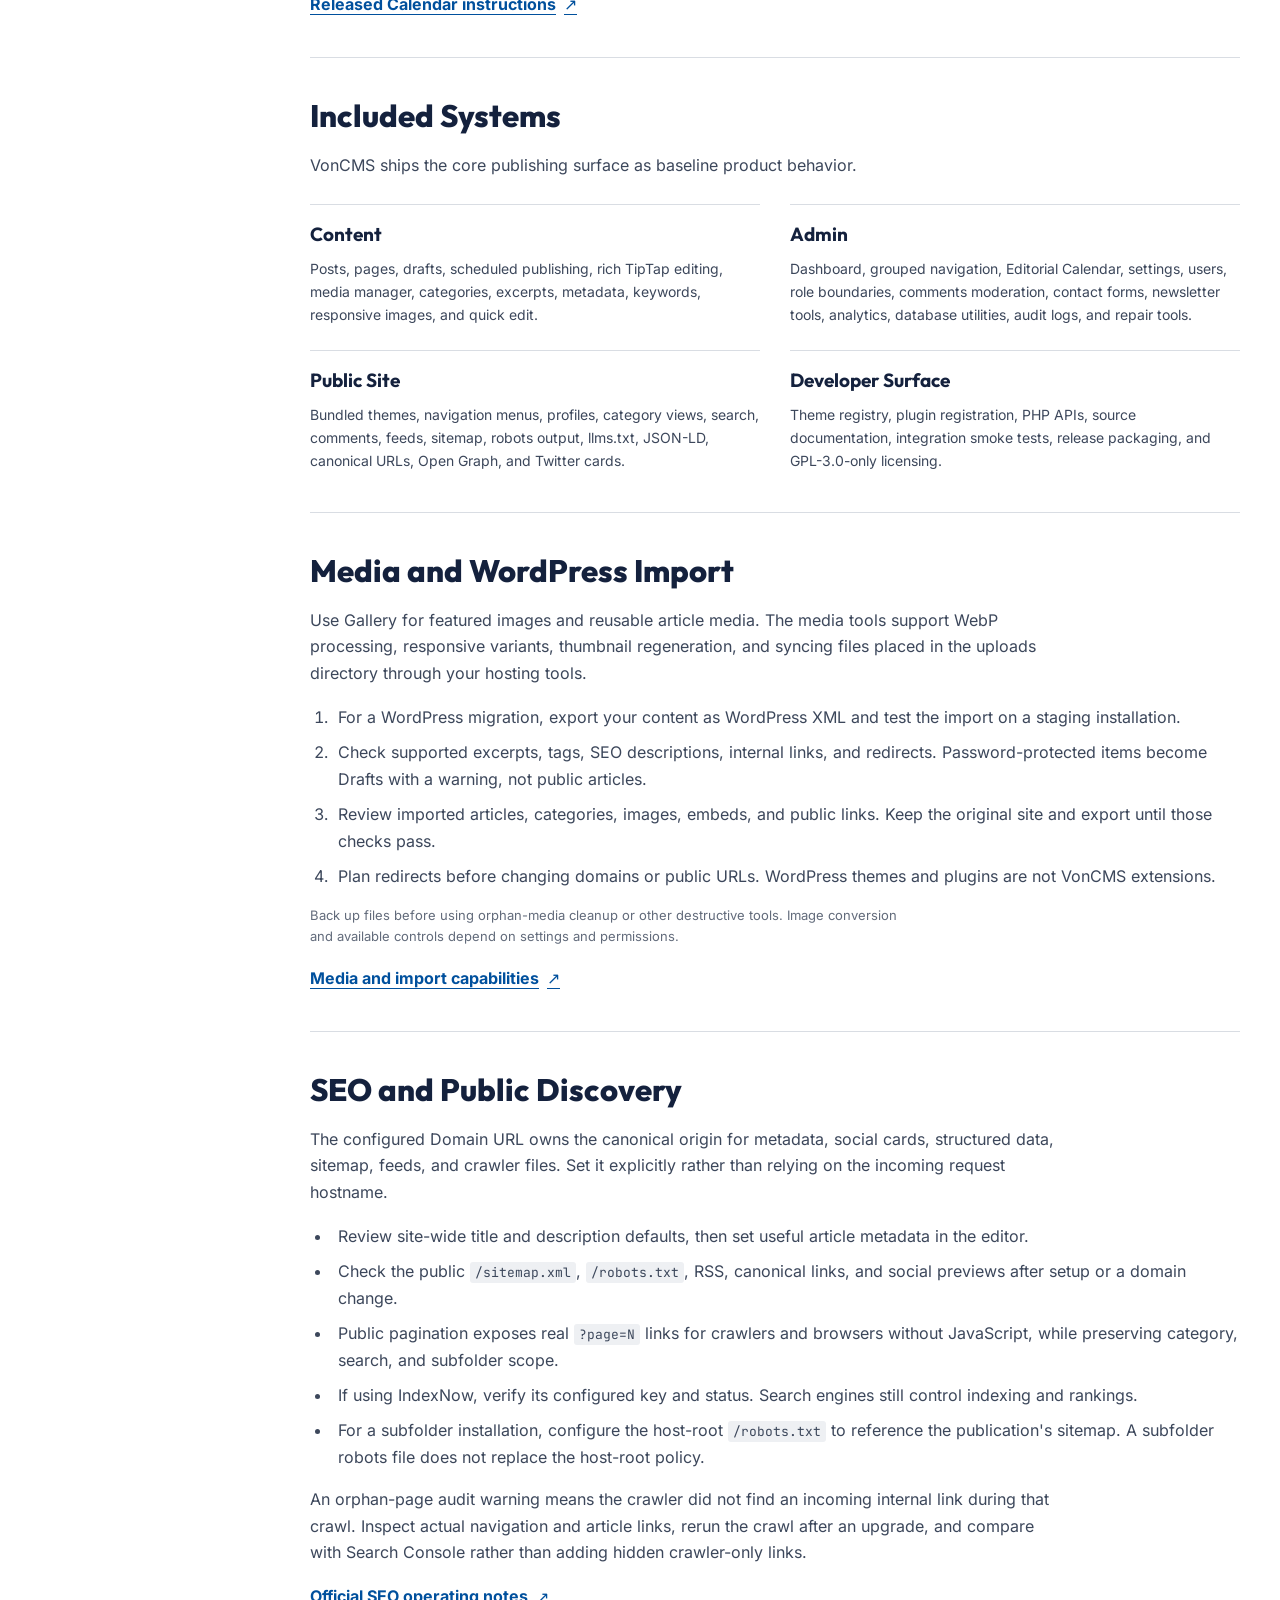
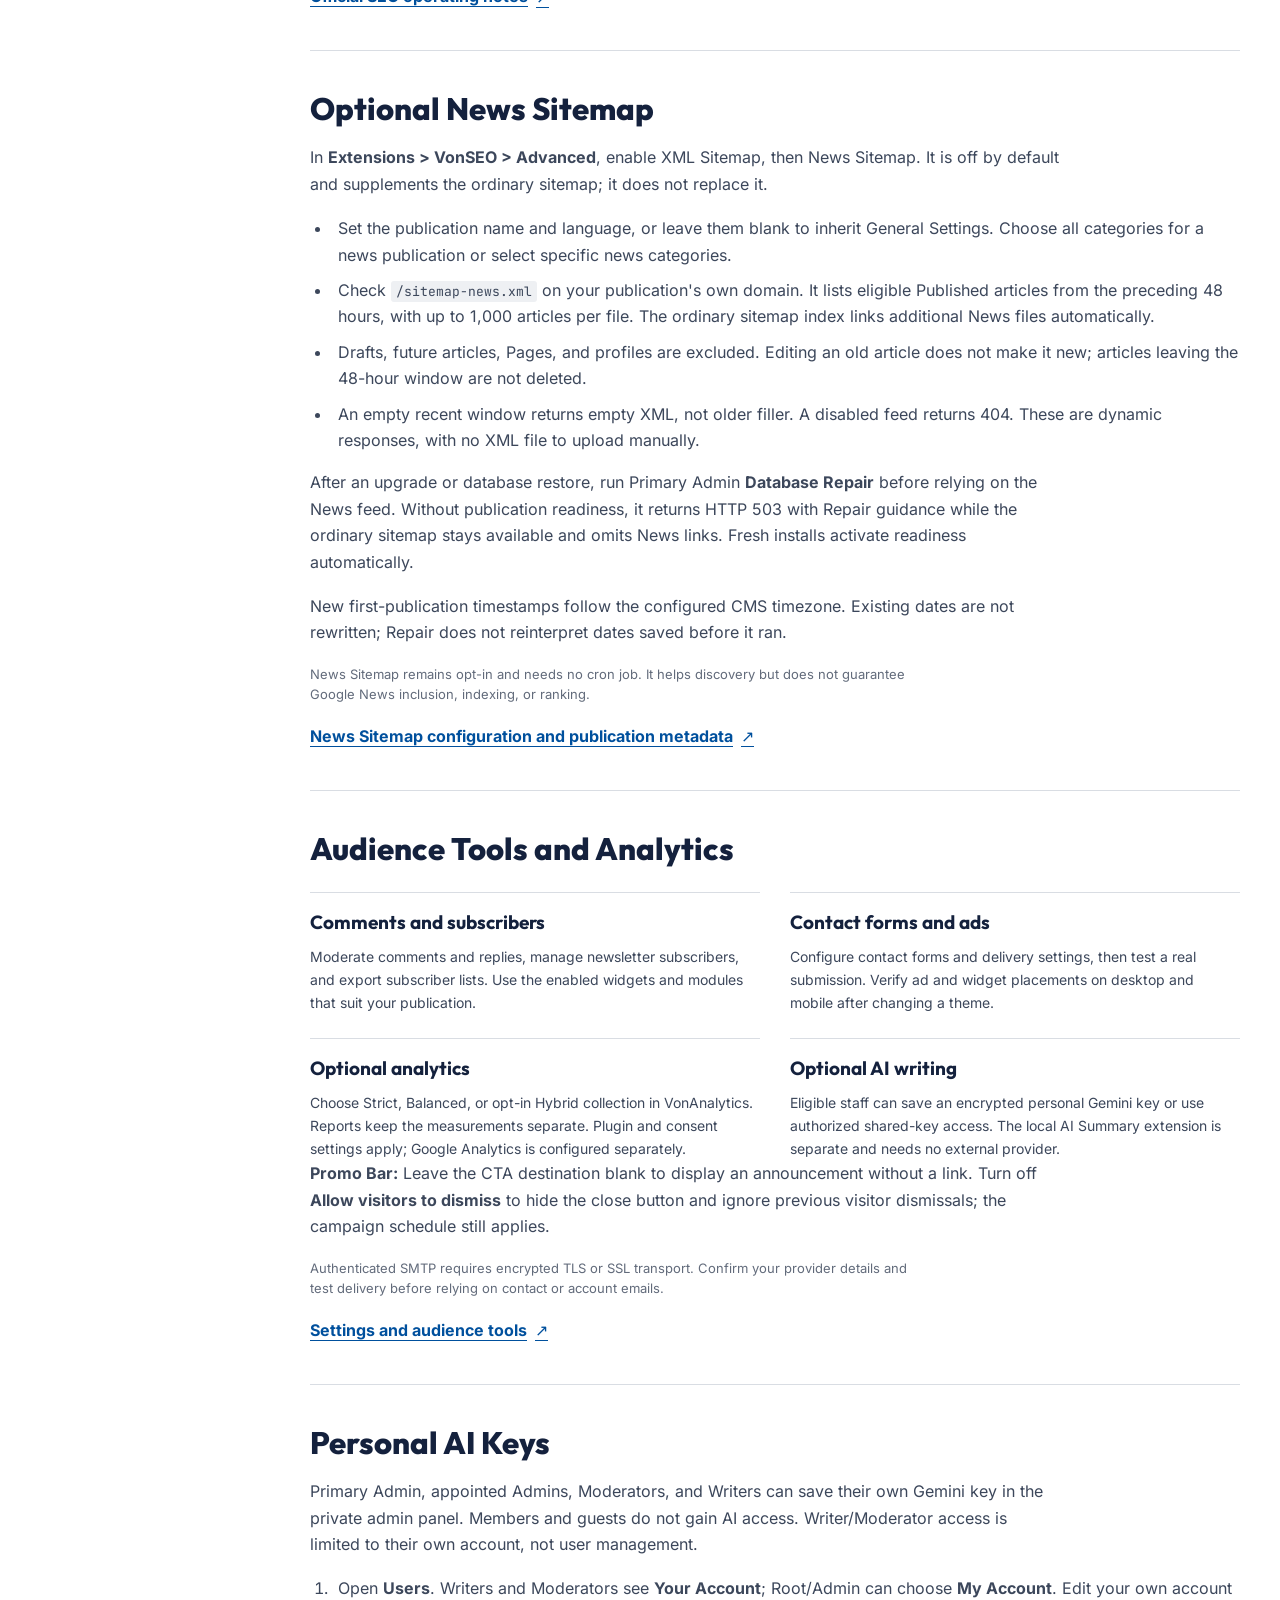
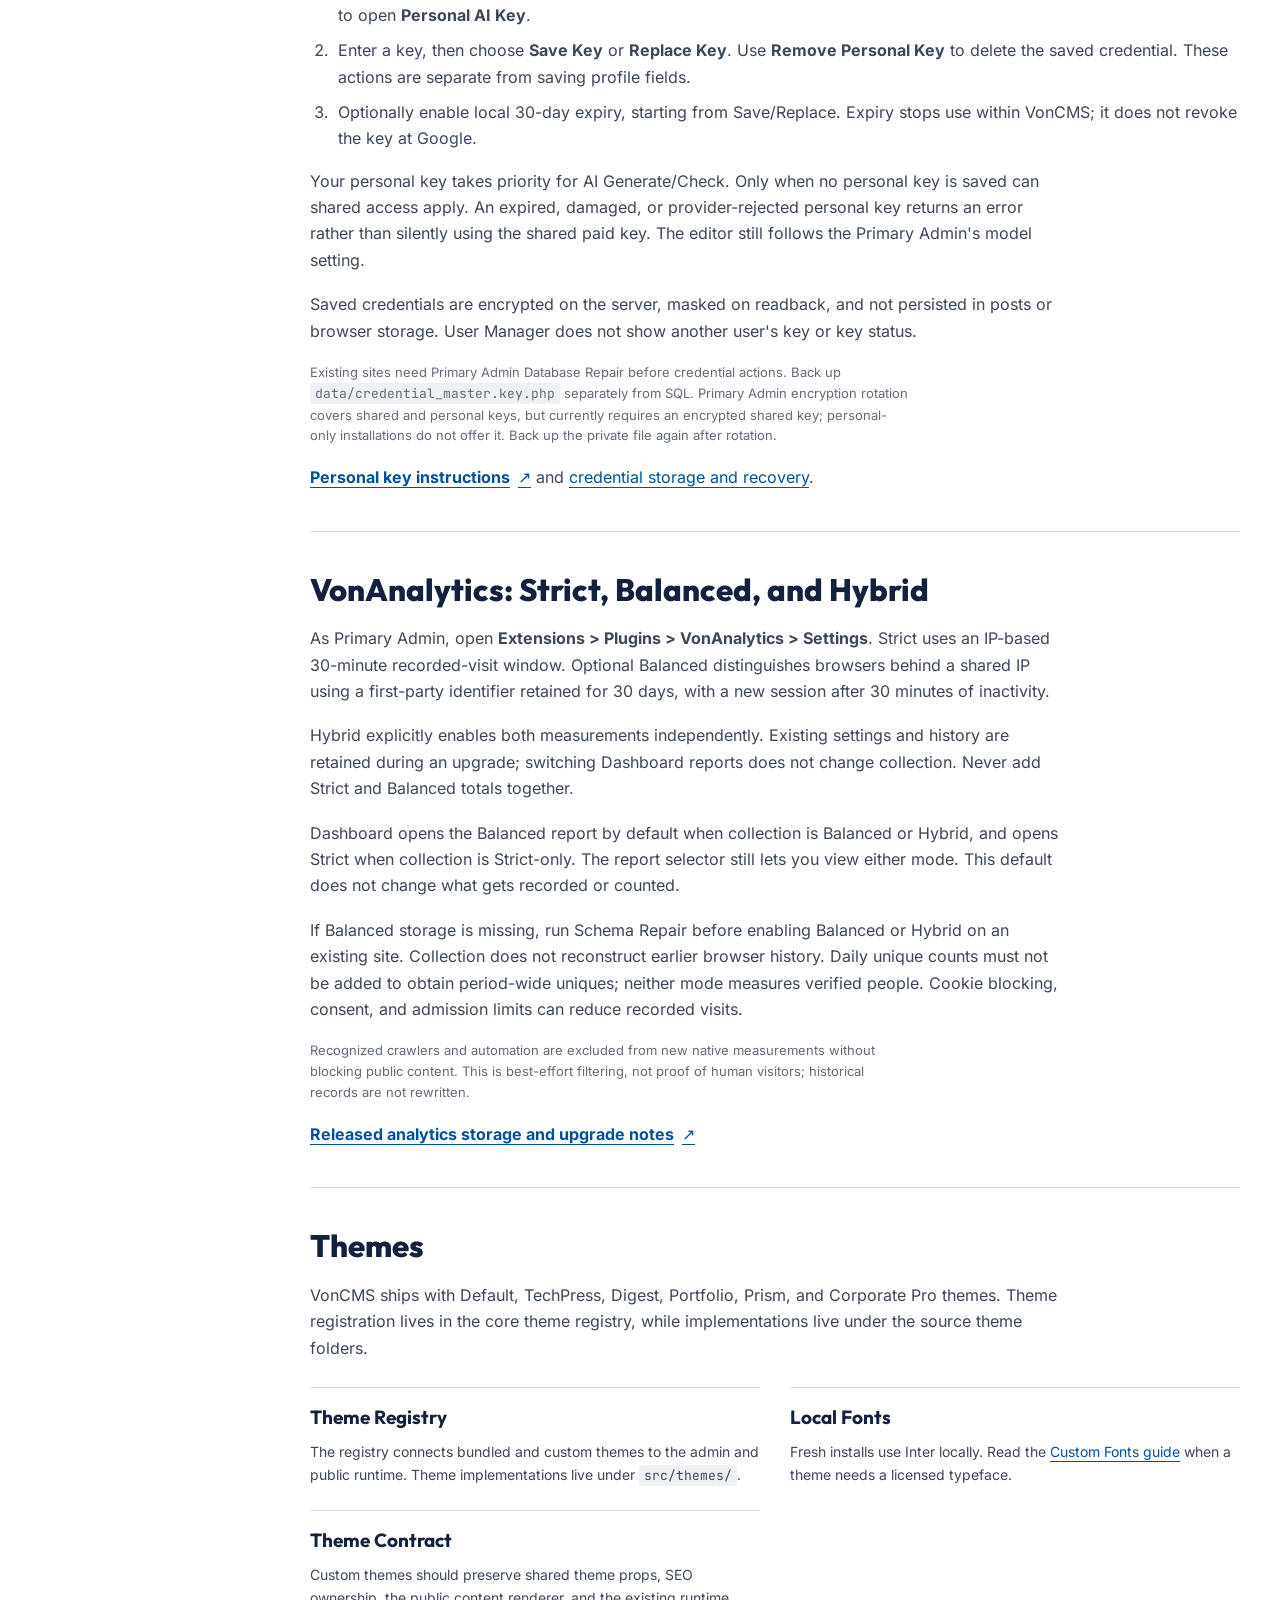
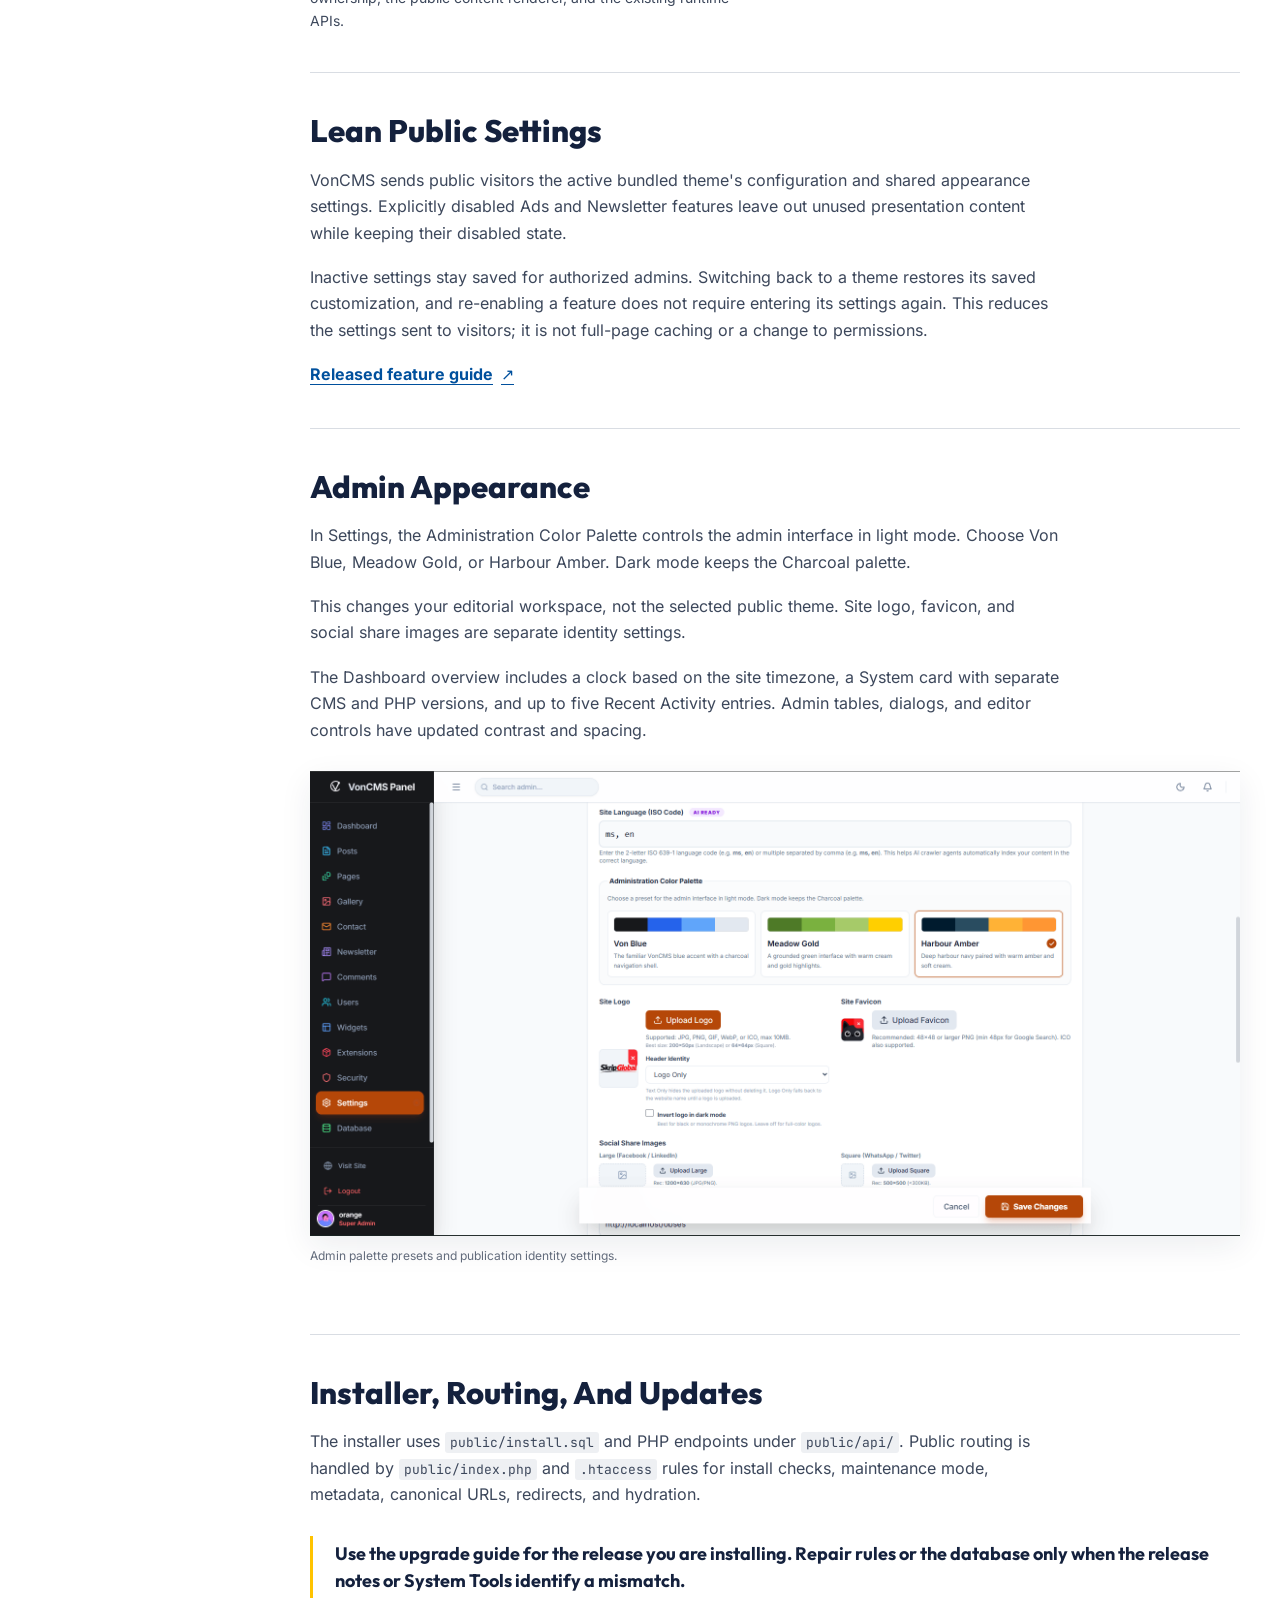
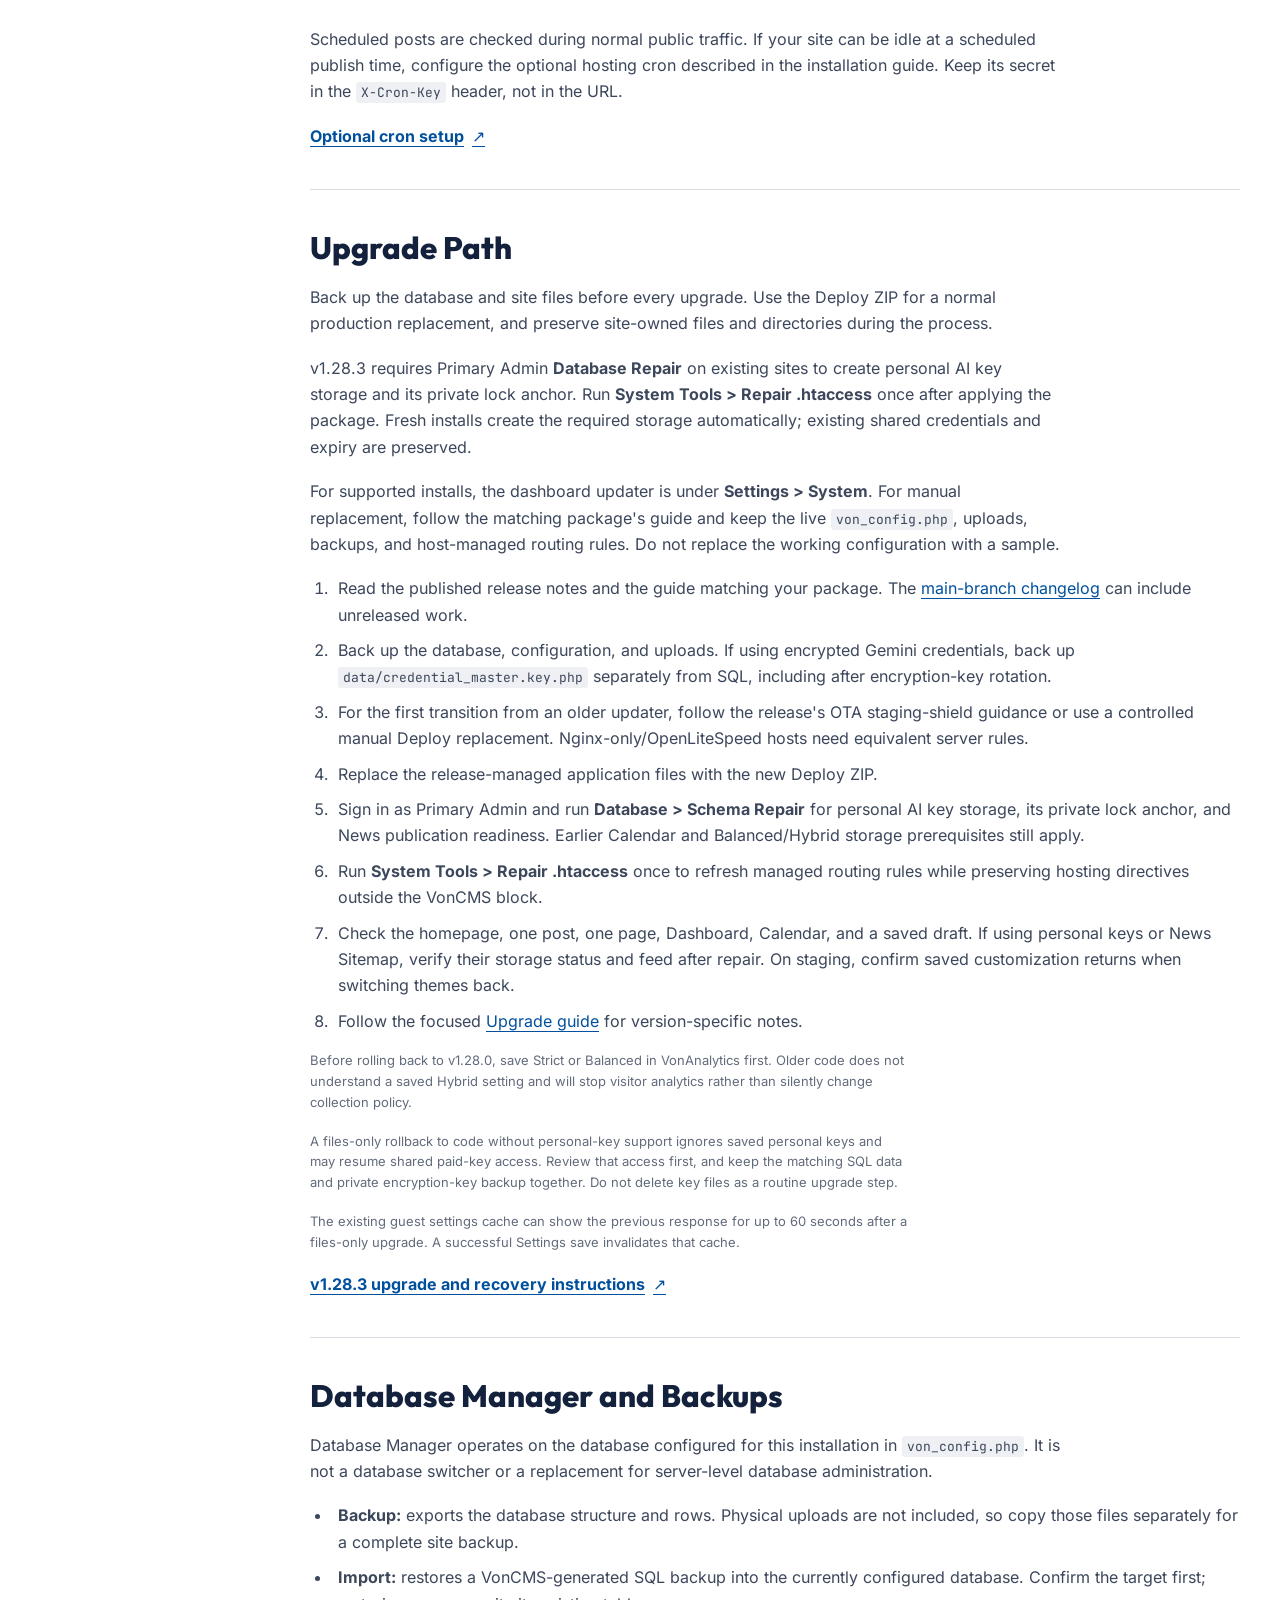
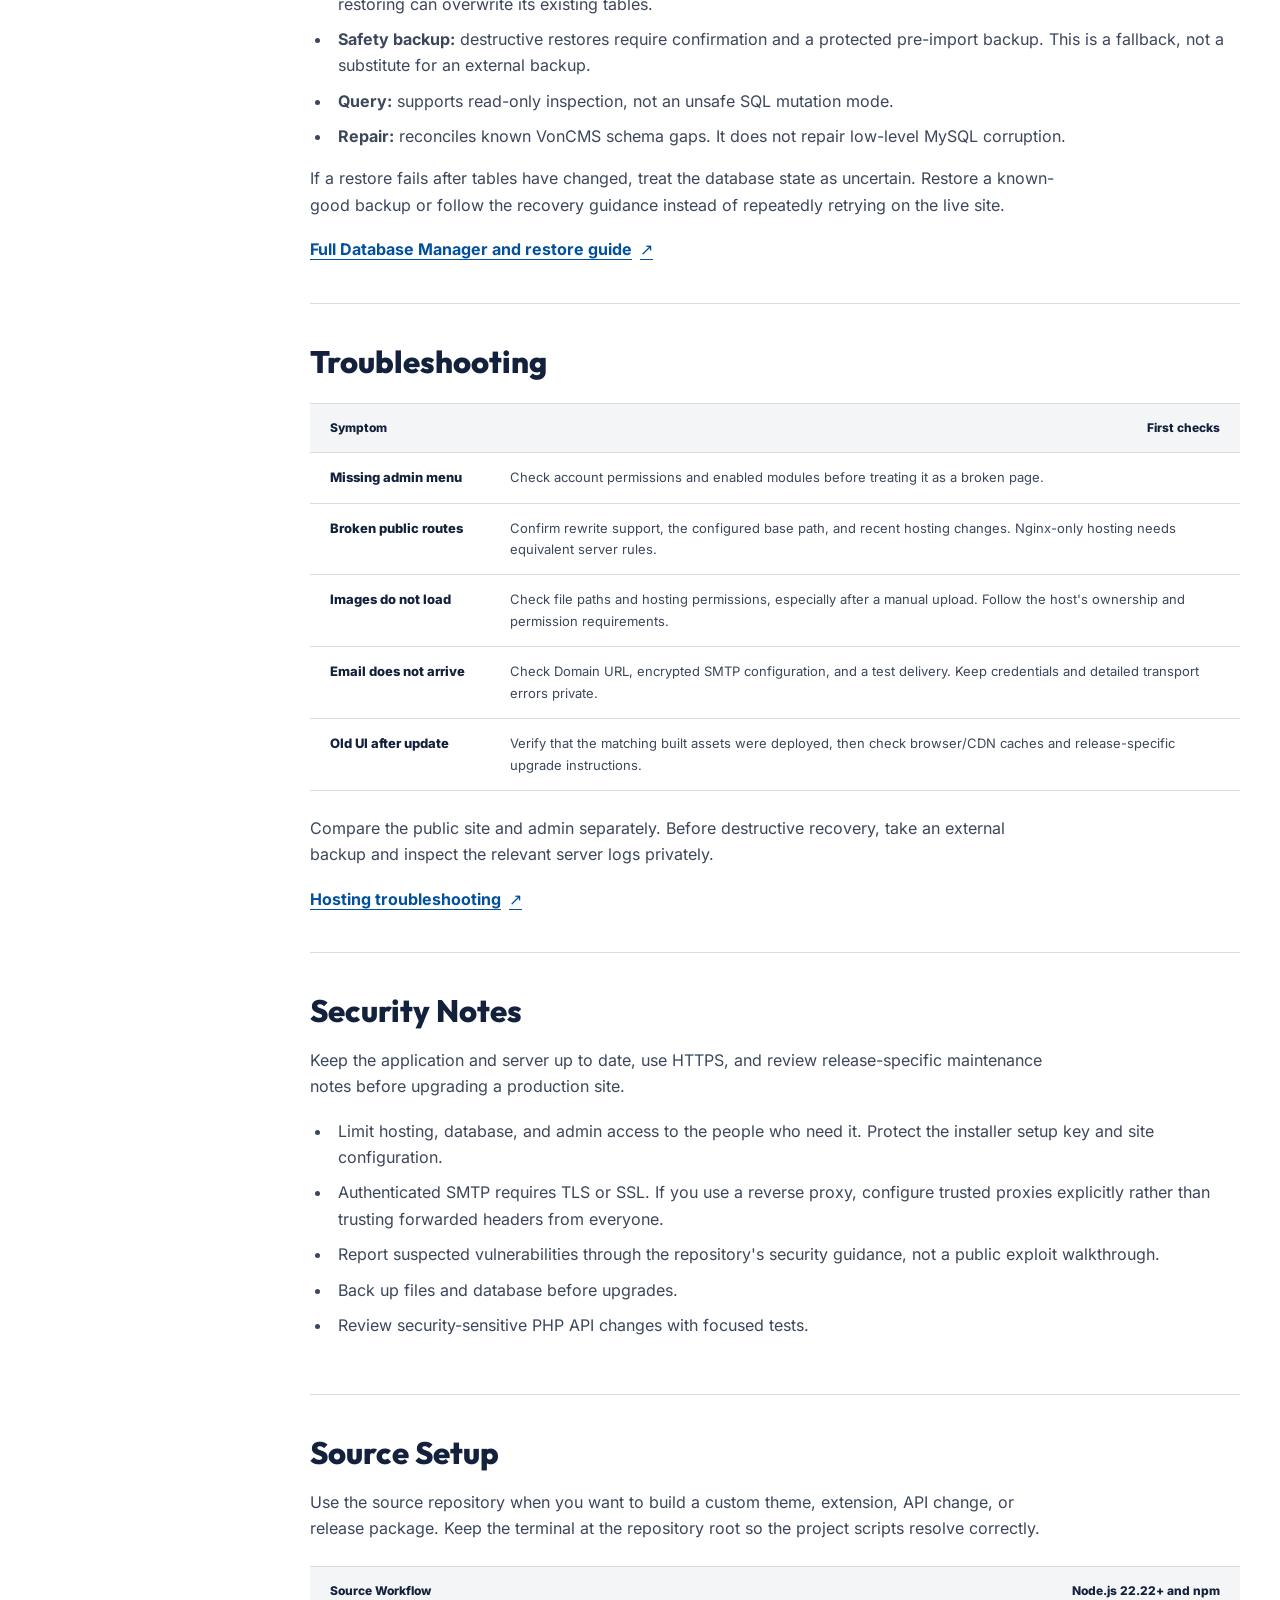
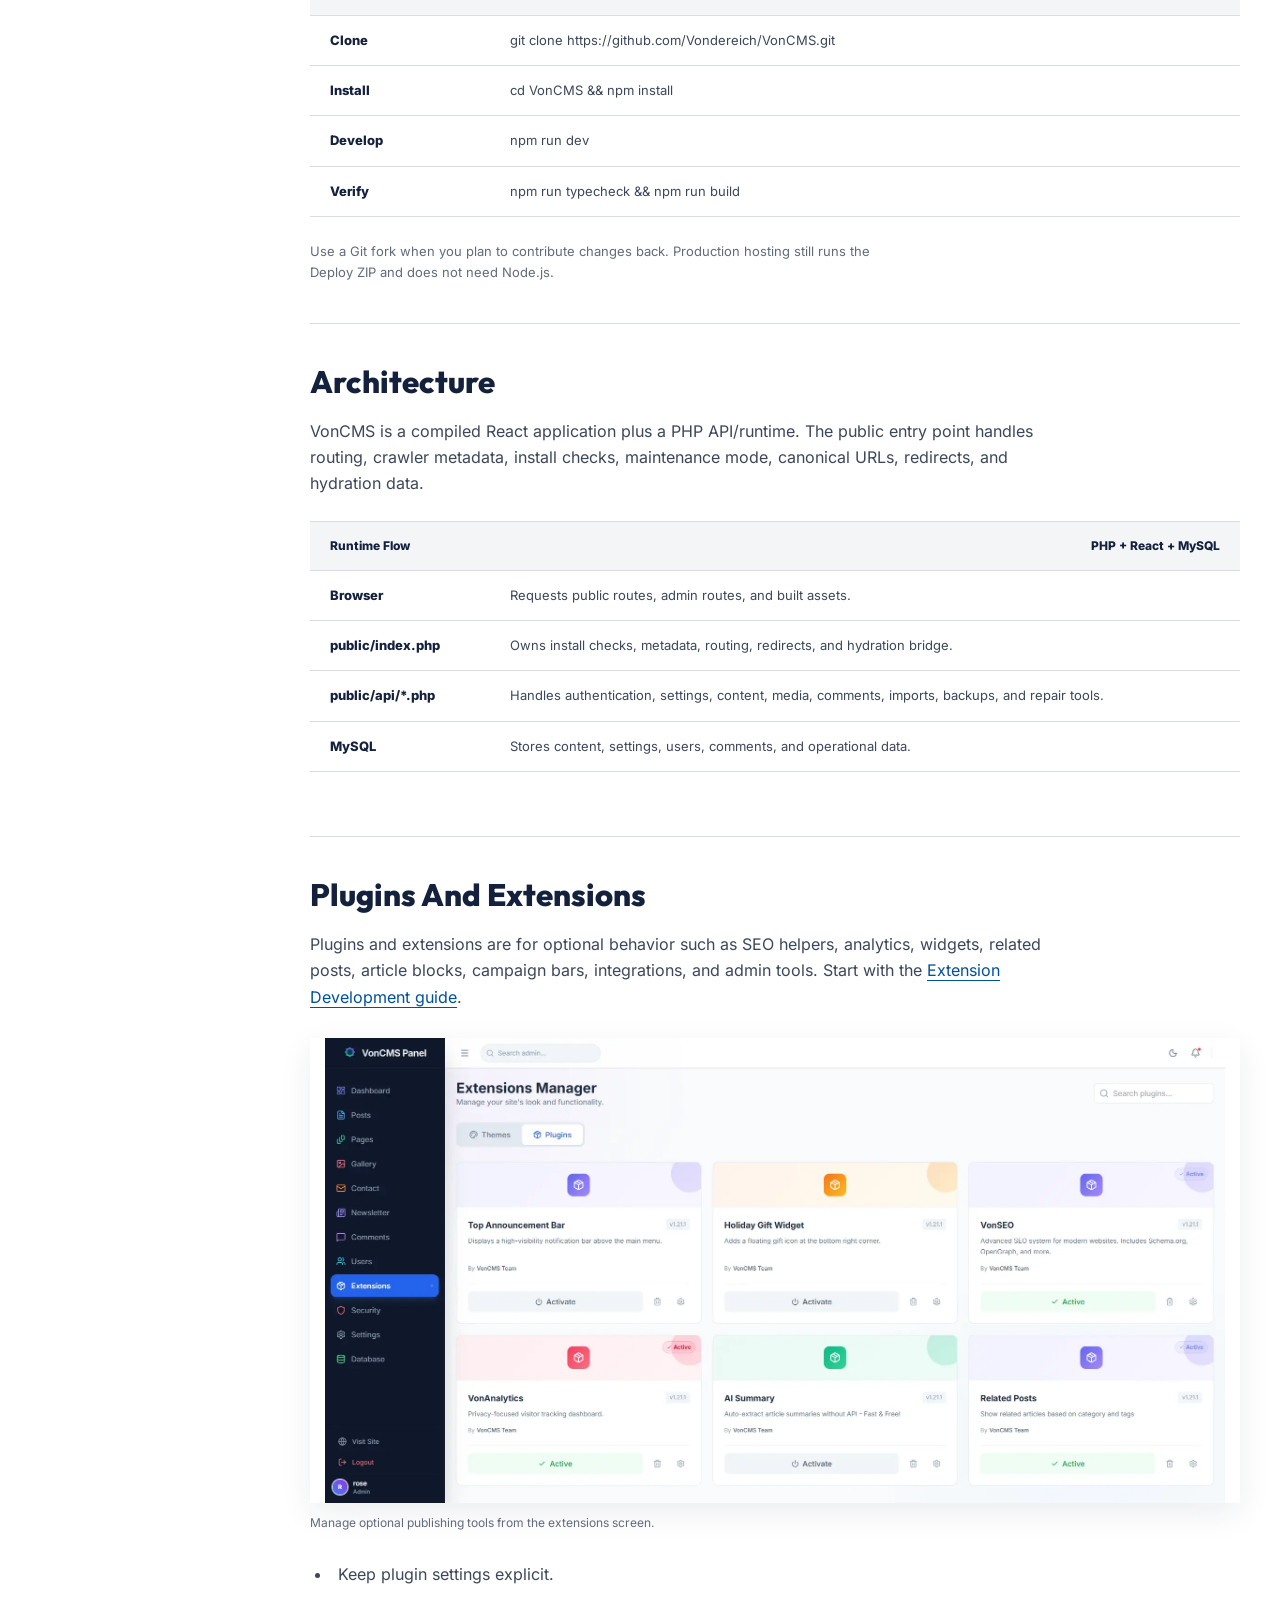
==== commit 2cf9caa1: "Add publisher guides and refresh social preview image - Add a Guides hub with four SEO guides: start" ====
--- a/docs.html
+++ b/docs.html
@@ -19,17 +19,17 @@
 <meta property="og:description" content="Install, configure, and deploy VonCMS, a self-hosted publishing CMS for news websites, publishers, and journalists, on standard PHP and MySQL hosting." />
 <meta property="og:site_name" content="VonCMS" />
 <meta property="og:locale" content="en_US" />
-<meta property="og:image" content="https://getvoncms.com/upload/owlr.png" />
-<meta property="og:image:width" content="1024" />
-<meta property="og:image:height" content="1024" />
-<meta property="og:image:type" content="image/png" />
-<meta property="og:image:alt" content="Vorro, the VonCMS owl mascot" />
+<meta property="og:image" content="https://getvoncms.com/upload/og-voncms-1200x630.jpg" />
+<meta property="og:image:width" content="1200" />
+<meta property="og:image:height" content="630" />
+<meta property="og:image:type" content="image/jpeg" />
+<meta property="og:image:alt" content="Vorro, the VonCMS owl mascot, writing a news story at a laptop" />
 <meta name="twitter:card" content="summary_large_image" />
 <meta name="twitter:url" content="https://getvoncms.com/docs.html" />
 <meta name="twitter:title" content="VonCMS Documentation | Install a Self-Hosted Publishing CMS" />
 <meta name="twitter:description" content="Install, configure, and deploy VonCMS, a self-hosted publishing CMS for news websites, publishers, and journalists, on standard PHP and MySQL hosting." />
-<meta name="twitter:image" content="https://getvoncms.com/upload/owlr.png" />
-<meta name="twitter:image:alt" content="Vorro, the VonCMS owl mascot" />
+<meta name="twitter:image" content="https://getvoncms.com/upload/og-voncms-1200x630.jpg" />
+<meta name="twitter:image:alt" content="Vorro, the VonCMS owl mascot, writing a news story at a laptop" />
 
 <script type="application/ld+json">
 {
@@ -84,6 +84,7 @@
     <li><a href="index.html#product">Product</a></li>
     <li><a href="philosophy.html">Philosophy</a></li>
     <li><a href="docs.html" aria-current="page">Docs</a></li>
+    <li><a href="guides.html">Guides</a></li>
     <li><a href="whats-new.html">What's New</a></li>
     <li class="nav-roadmap"><a href="roadmap.html">Roadmap</a></li>
     <li><a href="https://github.com/Vondereich/VonCMS" rel="noopener noreferrer" class="nav-link-strong"><svg class="nav-github-icon" viewBox="0 0 16 16" aria-hidden="true" focusable="false"><path d="M8 0.2a8 8 0 0 0-2.53 15.59c0.4 0.07 0.55-0.17 0.55-0.38v-1.36c-2.23 0.49-2.7-0.95-2.7-0.95-0.36-0.92-0.89-1.17-0.89-1.17-0.73-0.5 0.06-0.49 0.06-0.49 0.8 0.06 1.23 0.83 1.23 0.83 0.72 1.22 1.87 0.87 2.33 0.67 0.07-0.52 0.28-0.87 0.51-1.07-1.78-0.2-3.65-0.89-3.65-3.96 0-0.88 0.31-1.59 0.82-2.15-0.08-0.2-0.36-1.02 0.08-2.12 0 0 0.67-0.22 2.2 0.82A7.6 7.6 0 0 1 8 3.7c0.68 0 1.36 0.09 2 0.27 1.52-1.04 2.19-0.82 2.19-0.82 0.44 1.1 0.16 1.92 0.08 2.12 0.51 0.56 0.82 1.27 0.82 2.15 0 3.08-1.87 3.75-3.66 3.95 0.29 0.25 0.54 0.74 0.54 1.49v2.21c0 0.21 0.15 0.46 0.55 0.38A8 8 0 0 0 8 0.2Z"/></svg><span>GitHub</span></a></li>
@@ -217,7 +218,7 @@
       <div class="quote-block">
         <blockquote>Production hosting does not need Node.js, Vite, npm, or a separate frontend server.</blockquote>
       </div>
-      <p><a class="text-link" href="https://github.com/Vondereich/VonCMS/blob/main/docs/INSTALL.md">Read the full installation guide</a></p>
+      <p><a class="text-link" href="https://github.com/Vondereich/VonCMS/blob/main/docs/INSTALL.md">Read the full installation guide</a> or, if you are new to running a publication, <a class="text-link" href="start-a-news-website.html">start with the news website guide</a>.</p>
     </section>
 
     <section id="first-run">
@@ -596,7 +597,7 @@
 </div>
 
 <footer class="site-footer">
-  <div class="footer-top"><a class="footer-brand" href="index.html"><img src="upload/logo-mark-128.webp" alt="" width="38" height="38"><span>VonCMS</span></a><ul class="footer-links"><li><a href="index.html#product">Product</a></li><li><a href="index.html#included">Included</a></li><li><a href="philosophy.html">Philosophy</a></li><li><a href="docs.html" aria-current="page">Docs</a></li><li><a href="whats-new.html">What's New</a></li><li><a href="roadmap.html">Roadmap</a></li></ul></div>
+  <div class="footer-top"><a class="footer-brand" href="index.html"><img src="upload/logo-mark-128.webp" alt="" width="38" height="38"><span>VonCMS</span></a><ul class="footer-links"><li><a href="index.html#product">Product</a></li><li><a href="index.html#included">Included</a></li><li><a href="philosophy.html">Philosophy</a></li><li><a href="docs.html" aria-current="page">Docs</a></li><li><a href="guides.html">Guides</a></li><li><a href="whats-new.html">What's New</a></li><li><a href="roadmap.html">Roadmap</a></li></ul></div>
   <div class="footer-bottom"><p>&copy; <span data-current-year>2026</span> VonCMS. A publishing CMS for publishers.</p><p>Free and open source &middot; <a href="https://github.com/Vondereich/VonCMS/blob/main/LICENSE.md">GPL-3.0-only</a></p></div>
 </footer>
 
--- a/css/site.css
+++ b/css/site.css
@@ -124,7 +124,6 @@
   html:not(.js) .nav-links { position: static; display: grid; grid-template-columns: 1fr 1fr; width: 100%; padding: 0; box-shadow: none; border: 0; }
   .nav-links { position: absolute; top: 100%; left: 0; right: 0; display: none; padding: 16px 32px 24px; gap: 8px; background: rgba(255,255,255,.88); -webkit-backdrop-filter: blur(20px) saturate(135%); backdrop-filter: blur(20px) saturate(135%); border-bottom: 1px solid var(--line); box-shadow: 0 12px 20px rgba(20,33,61,.08); max-height: calc(100svh - var(--nav-height)); overflow-y: auto; }
   .nav-links.open { display: grid; grid-template-columns: 1fr 1fr; }
-  .nav-links .nav-roadmap { grid-column: 1 / -1; }
   .nav-links a { width: 100%; min-height: 46px; padding: 10px; font-size: 14px; background: var(--paper); border-color: var(--line); border-radius: 4px; }
   .nav-links a[aria-current="page"] { border-color: var(--yellow); background: var(--yellow-soft); border-radius: 4px; }
   .nav-links .nav-link-strong, .nav-links .nav-cta { margin: 4px 0 0; }
